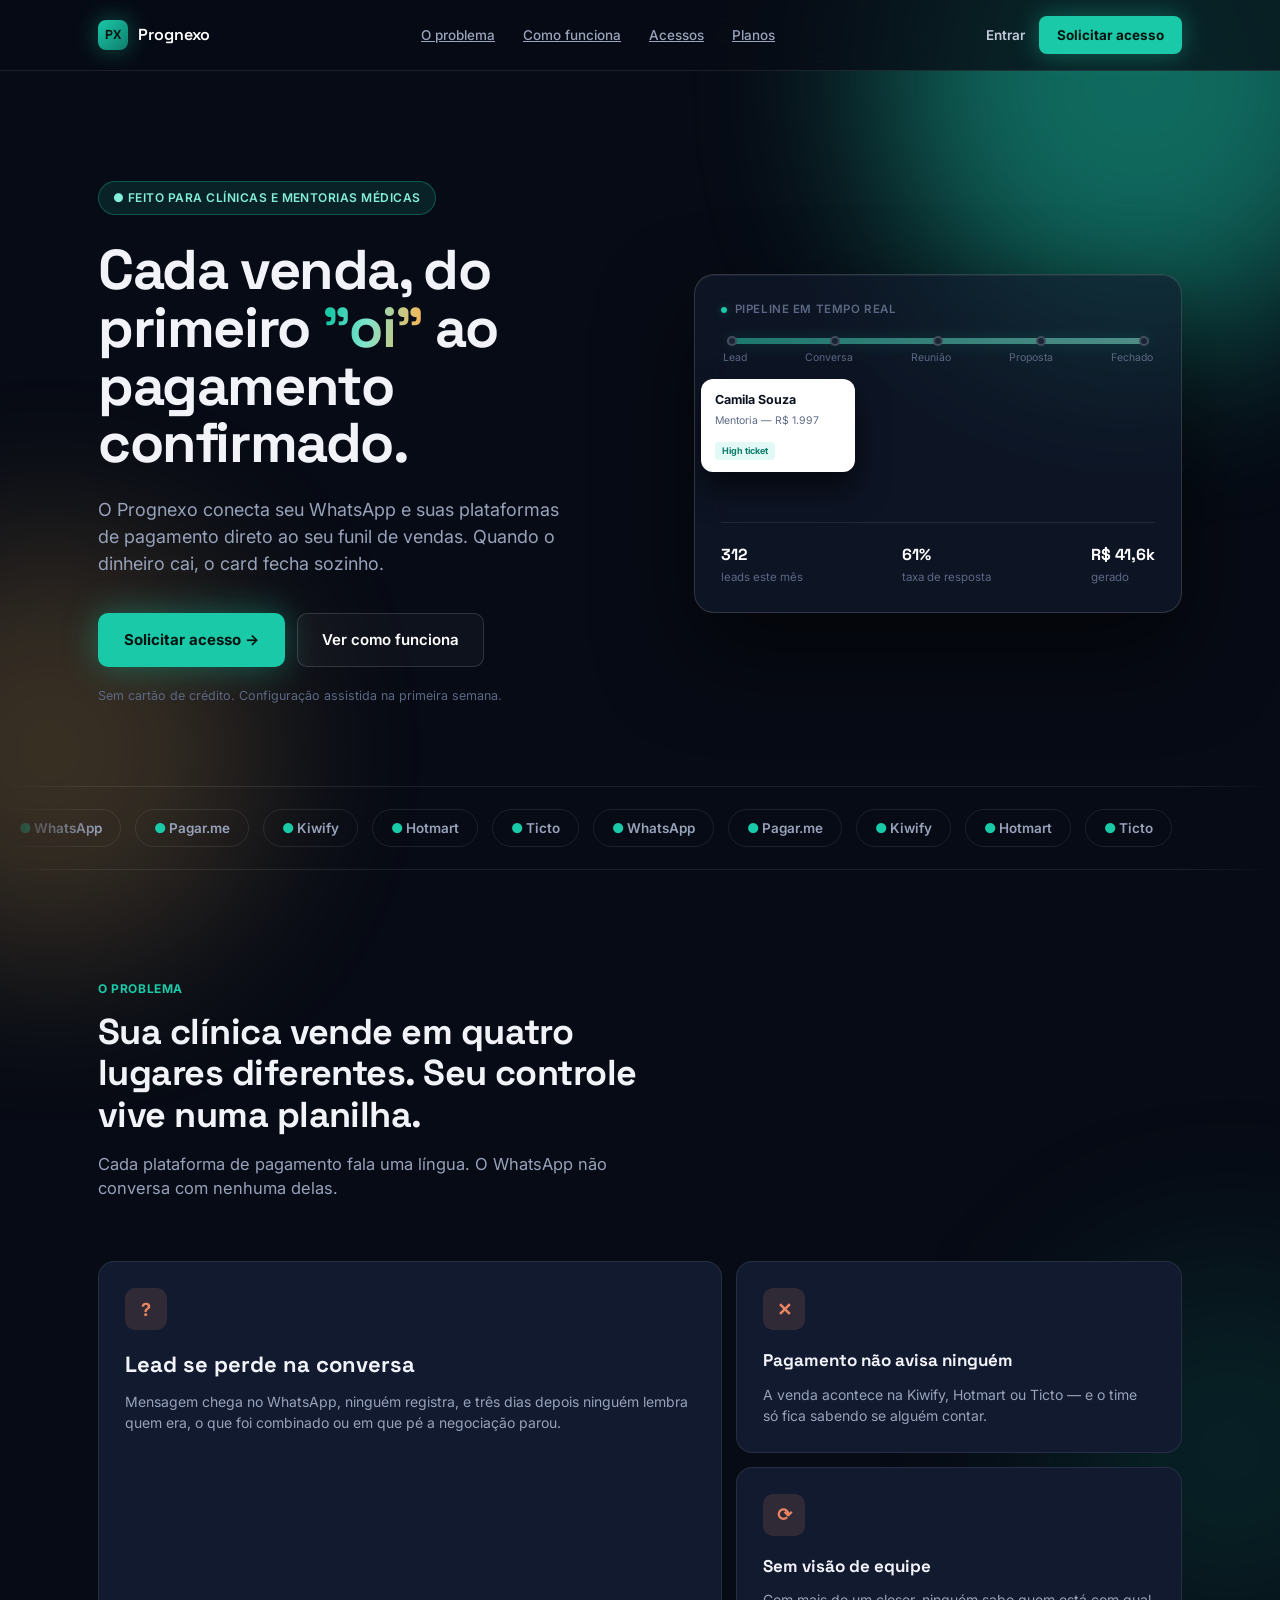
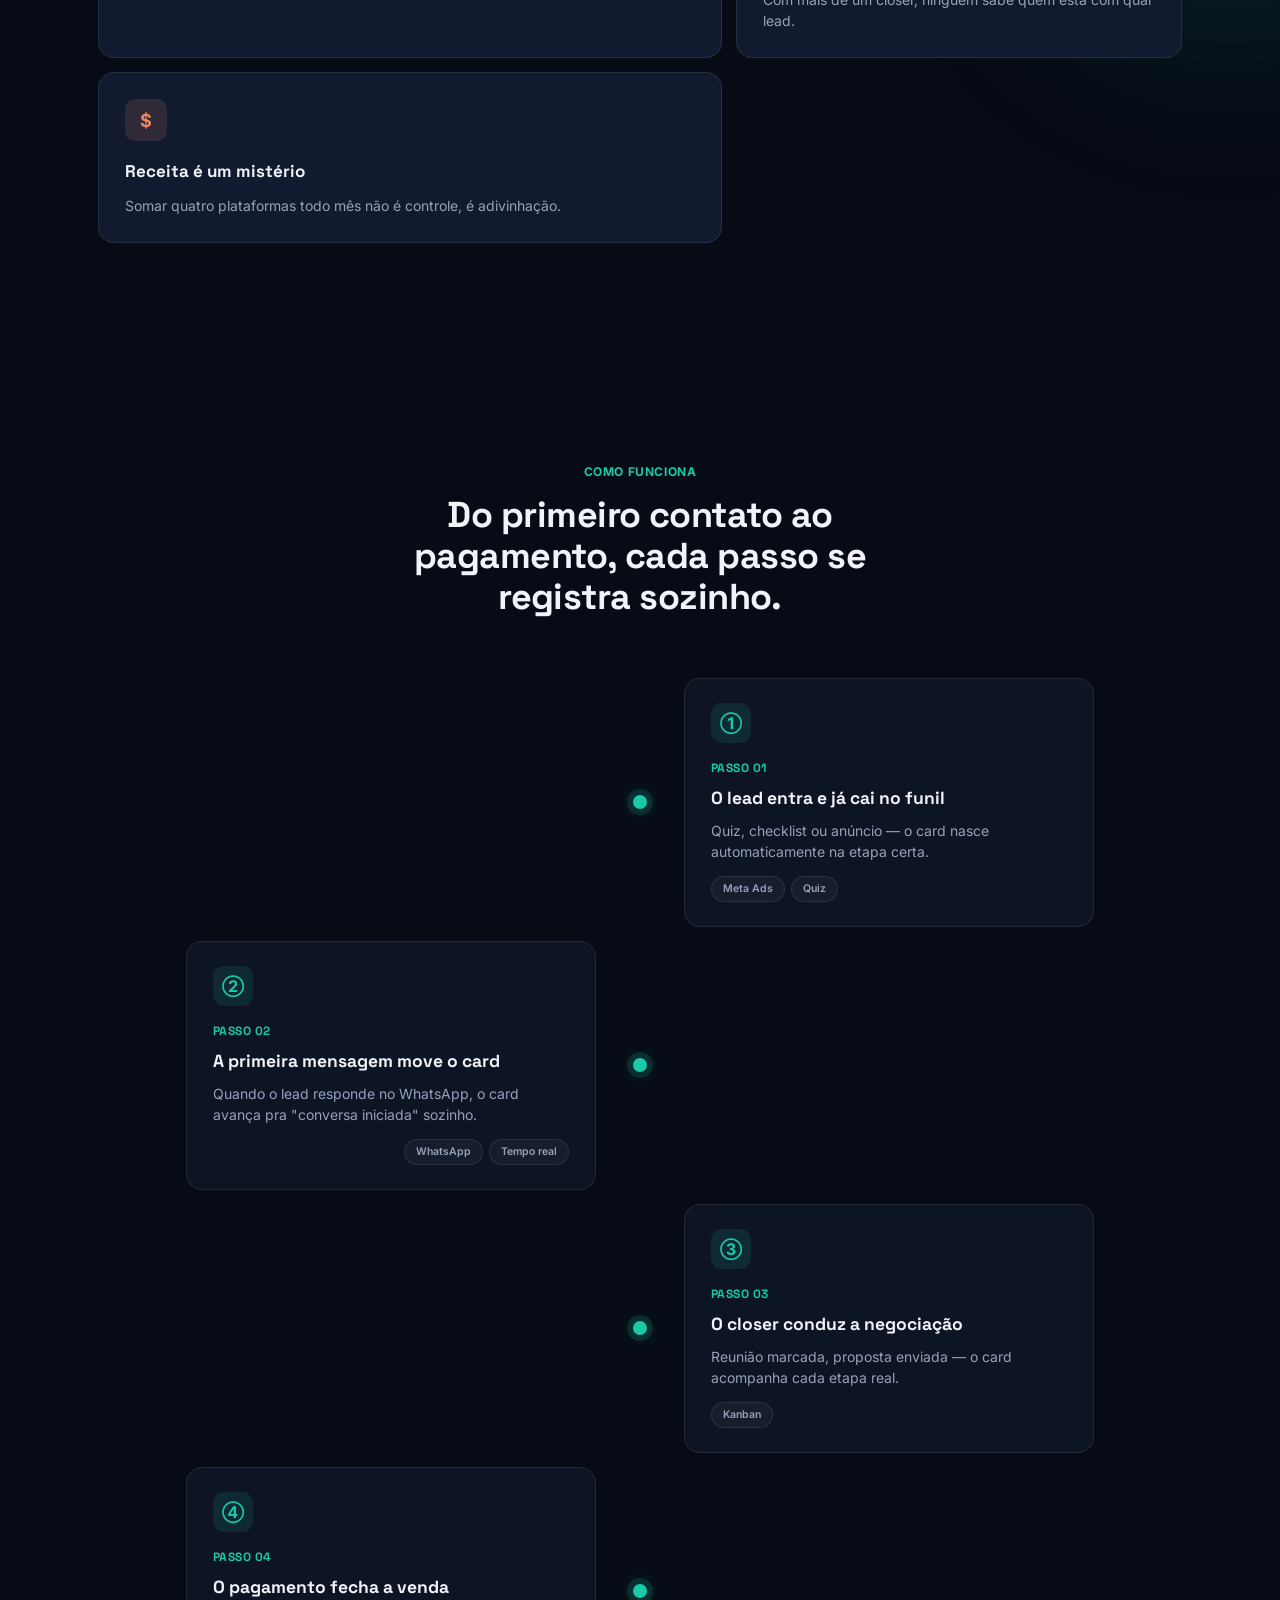
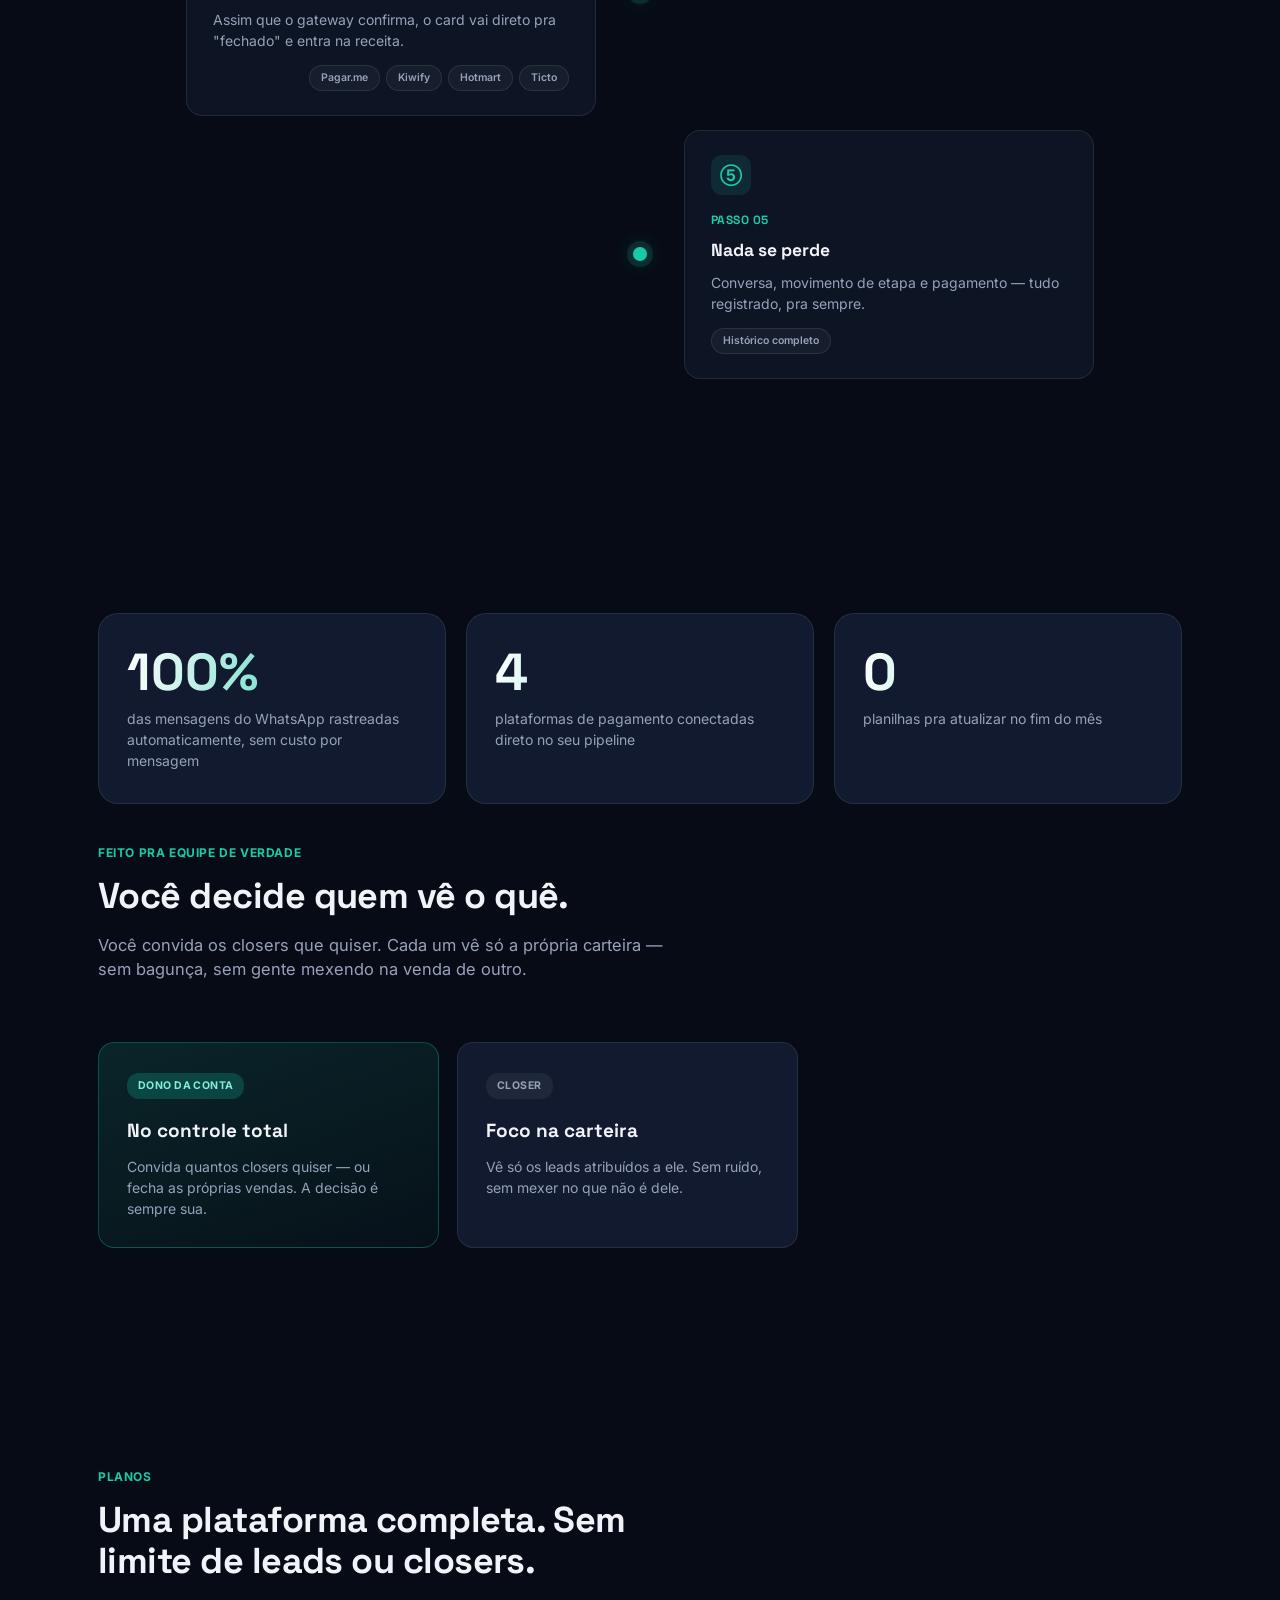
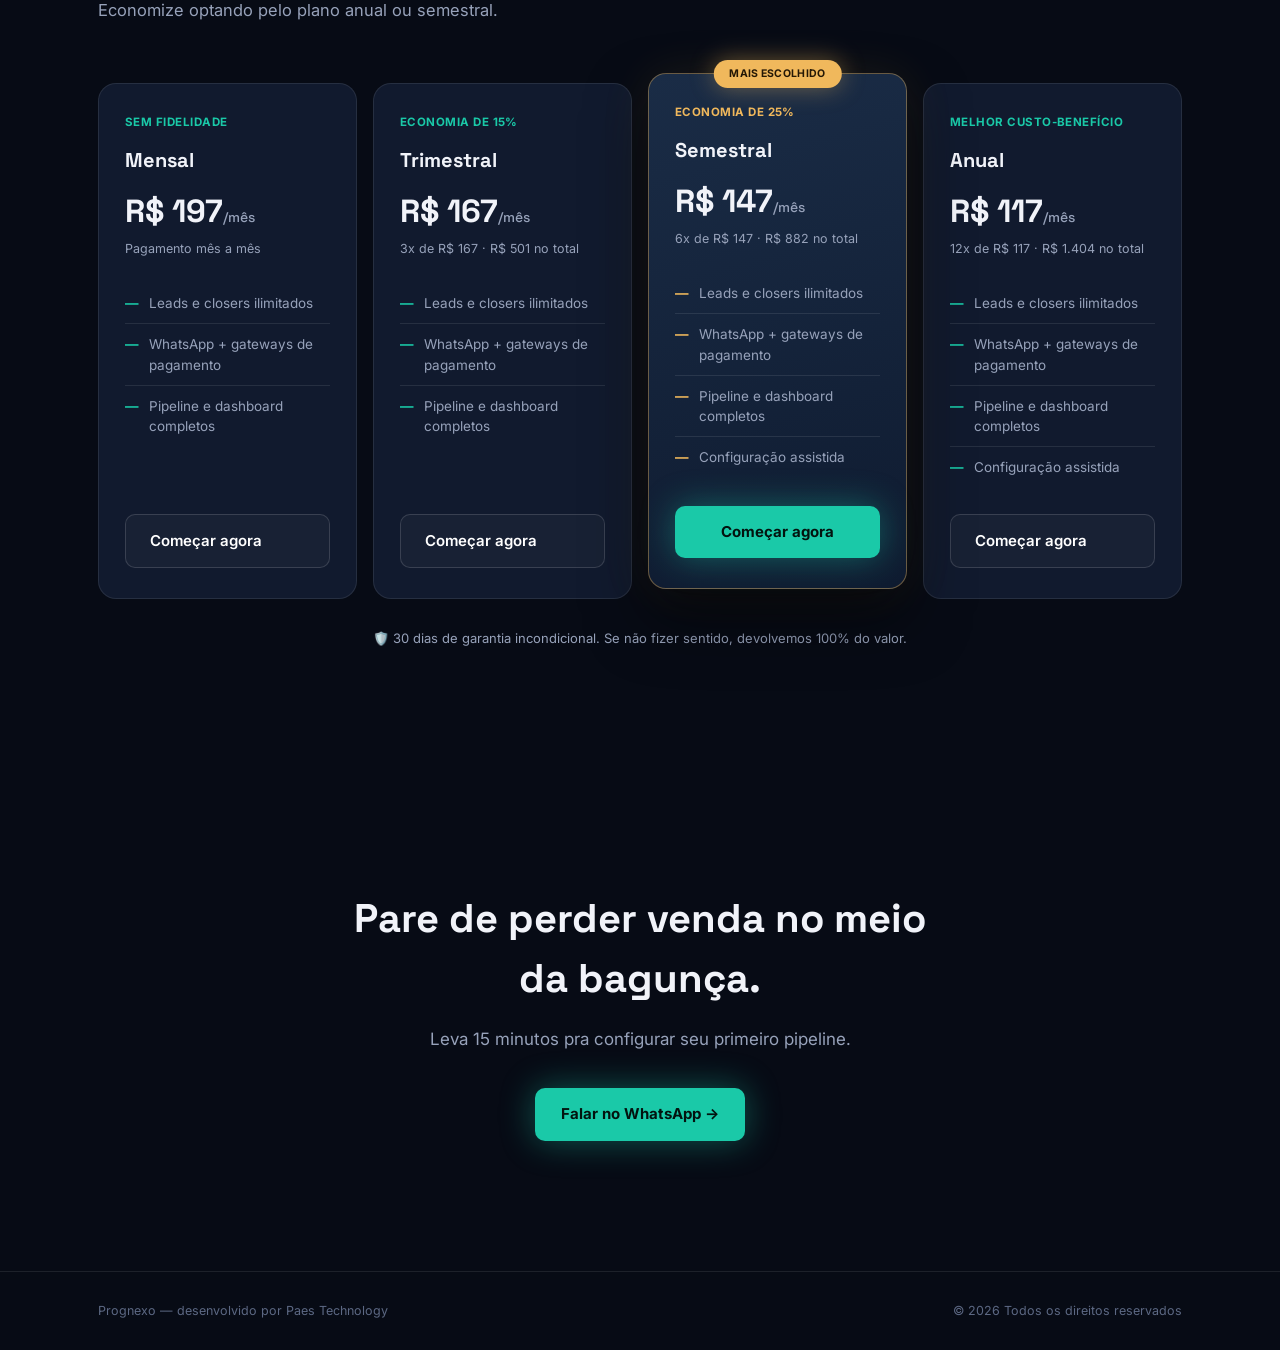
==== index.html @ 7b59b116 "fix: links do app apontando pro dominio proprio (app.prognexo.com.br)" ====
<!DOCTYPE html>
<html lang="pt-BR">
<head>
<meta charset="UTF-8">
<meta name="viewport" content="width=device-width, initial-scale=1.0">
<title>Prognexo — O CRM que acompanha cada venda até o pagamento cair</title>
<link rel="preconnect" href="https://fonts.googleapis.com">
<link href="https://fonts.googleapis.com/css2?family=Space+Grotesk:wght@500;600;700&family=Inter:wght@400;500;600;700&display=swap" rel="stylesheet">
<style>
  :root{
    --bg:#070b15; --card:#111a2e; --card-glass:rgba(19,28,48,.6); --line:rgba(255,255,255,.09); --line-2:rgba(255,255,255,.14);
    --text:#f1f3f9; --mute:#97a2ba; --mute-2:#5c6883;
    --teal:#1ac9a8; --teal-dim:#0f7d6c; --teal-glow:rgba(26,201,168,.4); --teal-soft:rgba(26,201,168,.12);
    --amber:#f0b85c; --amber-glow:rgba(240,184,92,.4); --amber-soft:rgba(240,184,92,.12);
    --coral:#ea8562; --coral-soft:rgba(234,133,98,.14);
    --radius:16px;
  }
  *{box-sizing:border-box; margin:0; padding:0;}
  html{scroll-behavior:smooth;}
  body{font-family:'Inter',sans-serif; background:var(--bg); color:var(--text); line-height:1.5; -webkit-font-smoothing:antialiased; position:relative; overflow-x:hidden;}
  h1,h2,h3,.display{font-family:'Space Grotesk',sans-serif;}
  a{color:inherit;}
  img,svg{display:block;}
  .wrap{max-width:1140px; margin:0 auto; padding:0 28px; position:relative;}
  @media(max-width:640px){.wrap{padding:0 20px;}}

  /* Ambient floating orbs */
  .orb{position:fixed; border-radius:50%; filter:blur(90px); pointer-events:none; z-index:0; opacity:.5;}
  .orb-1{width:520px; height:520px; background:var(--teal); top:-180px; right:-120px; animation:float1 22s ease-in-out infinite;}
  .orb-2{width:420px; height:420px; background:var(--amber); top:60vh; left:-160px; opacity:.22; animation:float2 26s ease-in-out infinite;}
  .orb-3{width:380px; height:380px; background:var(--teal-dim); top:140vh; right:-140px; opacity:.2; animation:float1 30s ease-in-out infinite reverse;}
  @keyframes float1{0%,100%{transform:translate(0,0);} 50%{transform:translate(-40px,50px);}}
  @keyframes float2{0%,100%{transform:translate(0,0);} 50%{transform:translate(50px,-40px);}}
  @media(prefers-reduced-motion: reduce){.orb{animation:none;}}
  @media(max-width:640px){.orb{filter:blur(60px);} .orb-1{width:320px; height:320px;} .orb-2{width:260px; height:260px;} .orb-3{width:240px; height:240px;}}

  nav, header, section, footer{position:relative; z-index:1;}

  /* NAV */
  nav{position:sticky; top:0; z-index:40; background:rgba(7,11,21,.75); backdrop-filter:blur(16px); border-bottom:1px solid var(--line);}
  .nav-inner{display:flex; align-items:center; justify-content:space-between; padding:16px 28px; max-width:1140px; margin:0 auto;}
  .nav-logo{display:flex; align-items:center; gap:10px; color:#fff; font-family:'Space Grotesk'; font-weight:600; font-size:16px;}
  .nav-mark{width:30px; height:30px; border-radius:8px; background:linear-gradient(135deg,var(--teal),var(--teal-dim)); display:flex; align-items:center; justify-content:center; font-size:13px; font-weight:700; color:#03130f; box-shadow:0 0 24px var(--teal-glow);}
  .nav-links{display:flex; gap:28px; font-size:13.5px; color:#9aa5bc; font-weight:500;}
  .nav-links a{transition:.15s;}
  .nav-links a:hover{color:#fff;}
  .nav-right{display:flex; align-items:center; gap:14px;}
  .nav-login{font-size:13.5px; font-weight:600; color:#c3cadb; text-decoration:none; white-space:nowrap;}
  .nav-login:hover{color:#fff;}
  .nav-cta{background:var(--teal); color:#03130f; padding:9px 18px; border-radius:8px; font-size:13.5px; font-weight:700; text-decoration:none; white-space:nowrap; box-shadow:0 0 26px var(--teal-glow); transition:.15s;}
  .nav-cta:hover{transform:translateY(-1px); box-shadow:0 4px 34px var(--teal-glow);}
  @media(max-width:760px){.nav-links{display:none;} .nav-inner{padding:14px 20px;} .nav-cta{padding:8px 14px; font-size:12.5px;} .nav-login{font-size:12.5px;}}

  /* HERO */
  .hero{padding:110px 0 0;}
  @media(max-width:640px){.hero{padding:70px 0 0;}}
  .hero-inner{display:grid; grid-template-columns:1.05fr .95fr; gap:56px; align-items:center; padding-bottom:80px;}
  @media(max-width:960px){.hero-inner{grid-template-columns:1fr; padding-bottom:50px; gap:44px;}}
  .eyebrow{display:inline-flex; align-items:center; gap:8px; font-size:12px; font-weight:600; letter-spacing:.04em; text-transform:uppercase; color:#84eeda; background:var(--teal-soft); border:1px solid rgba(26,201,168,.32); padding:7px 14px; border-radius:20px; margin-bottom:26px;}
  .hero h1{font-size:56px; line-height:1.03; font-weight:700; letter-spacing:-.025em; margin-bottom:24px;}
  .hero h1 .grad{background:linear-gradient(100deg,var(--teal) 10%,#7fe4cd 45%,var(--amber) 90%); -webkit-background-clip:text; background-clip:text; color:transparent;}
  @media(max-width:640px){.hero h1{font-size:32px; letter-spacing:-.02em;}}
  @media(max-width:380px){.hero h1{font-size:27px;}}
  .hero p.lead{font-size:18px; color:var(--mute); max-width:480px; margin-bottom:36px;}
  .hero-ctas{display:flex; gap:12px; flex-wrap:wrap;}
  .btn-primary{background:var(--teal); color:#03130f; padding:15px 26px; border-radius:10px; font-weight:700; font-size:15px; text-decoration:none; display:inline-flex; align-items:center; gap:8px; transition:.18s; box-shadow:0 0 34px var(--teal-glow);}
  .btn-primary:hover{transform:translateY(-2px); box-shadow:0 8px 44px var(--teal-glow);}
  .btn-ghost{background:rgba(255,255,255,.03); color:#fff; padding:15px 24px; border-radius:10px; font-weight:600; font-size:15px; text-decoration:none; border:1px solid var(--line-2); transition:.18s;}
  .btn-ghost:hover{border-color:rgba(255,255,255,.4); background:rgba(255,255,255,.06);}
  .hero-note{margin-top:20px; font-size:12.5px; color:var(--mute-2);}

  /* SIGNATURE: glass pipeline rail */
  .rail-card{background:var(--card-glass); backdrop-filter:blur(20px); border:1px solid var(--line-2); border-radius:20px; padding:26px; position:relative; overflow:hidden; box-shadow:0 40px 90px rgba(0,0,0,.55), inset 0 1px 0 rgba(255,255,255,.06);}
  @media(max-width:420px){.rail-card{padding:20px;}}
  .rail-title{display:flex; align-items:center; gap:8px; font-size:11.5px; text-transform:uppercase; letter-spacing:.05em; color:var(--mute-2); font-weight:600; margin-bottom:20px;}
  .rail-dot{width:6px; height:6px; border-radius:50%; background:var(--teal); box-shadow:0 0 10px var(--teal-glow); animation:pulse 2s ease-in-out infinite;}
  @keyframes pulse{0%,100%{opacity:1;} 50%{opacity:.3;}}
  .rail-track{position:relative; height:6px; background:rgba(255,255,255,.08); border-radius:4px; margin:0 6px 26px;}
  .rail-track::before{content:''; position:absolute; left:0; top:0; height:100%; width:100%; background:linear-gradient(90deg,var(--teal),#7fe4cd); border-radius:4px; opacity:.5; box-shadow:0 0 14px var(--teal-glow);}
  .rail-stops{display:flex; justify-content:space-between; position:absolute; inset:0; align-items:center;}
  .rail-stop{width:10px; height:10px; border-radius:50%; background:#1a2437; border:2px solid rgba(255,255,255,.18);}
  .rail-labels{display:flex; justify-content:space-between; font-size:10.5px; color:var(--mute-2); margin:-20px 0 26px; padding:0 2px;}
  .rail-labels span:nth-child(1){text-align:left;} .rail-labels span:nth-child(5){text-align:right;}
  .rail-card-mover{position:absolute; top:104px; left:6px; width:154px; background:#fff; border-radius:12px; padding:12px 14px; box-shadow:0 16px 32px rgba(0,0,0,.6); animation:travel 7s ease-in-out infinite;}
  .rail-card-mover .name{font-size:12.5px; font-weight:700; color:#0b1220; margin-bottom:3px;}
  .rail-card-mover .prod{font-size:10.5px; color:#5f6b85; margin-bottom:8px;}
  .rail-card-mover .tag{display:inline-block; font-size:9px; font-weight:700; padding:2px 7px; border-radius:4px; background:var(--teal-soft); color:var(--teal-dim);}
  @keyframes travel{
    0%{ left:6px; } 22%{ left:6px; }
    28%{ left:calc(25% - 70px); } 47%{ left:calc(25% - 70px); }
    53%{ left:calc(50% - 70px); } 72%{ left:calc(50% - 70px); }
    78%{ left:calc(75% - 70px); } 97%{ left:calc(75% - 70px); }
    100%{ left:calc(75% - 70px); }
  }
  .rail-ping{position:absolute; top:96px; right:16px; background:var(--teal); color:#03130f; font-size:11px; font-weight:700; padding:7px 13px; border-radius:20px; opacity:0; animation:ping 7s ease-in-out infinite; box-shadow:0 0 24px var(--teal-glow);}
  @keyframes ping{
    0%,74%{opacity:0; transform:translateY(6px) scale(.9);}
    80%,94%{opacity:1; transform:translateY(0) scale(1);}
    100%{opacity:0; transform:translateY(-4px) scale(.9);}
  }
  @media(prefers-reduced-motion: reduce){
    .rail-card-mover{animation:none; left:calc(75% - 70px);}
    .rail-ping{animation:none; opacity:1;}
    .rail-dot{animation:none;}
  }
  @media(max-width:480px){
    /* Em telas estreitas o card animado colide com este selo — some com ele
       em vez de tentar recalcular posições absolutas pra cada largura. */
    .rail-ping{display:none;}
  }
  .rail-foot{margin-top:156px; padding-top:20px; border-top:1px solid var(--line); display:flex; justify-content:space-between; font-size:11.5px; color:var(--mute-2);}
  .rail-foot b{color:#fff; font-family:'Space Grotesk'; font-size:16px; display:block; margin-bottom:2px;}

  /* MARQUEE integrations */
  .marquee-wrap{border-top:1px solid var(--line); border-bottom:1px solid var(--line); padding:22px 0; overflow:hidden; -webkit-mask-image:linear-gradient(90deg,transparent,#000 8%,#000 92%,transparent); mask-image:linear-gradient(90deg,transparent,#000 8%,#000 92%,transparent);}
  .marquee-track{display:flex; gap:14px; width:max-content; animation:scroll 26s linear infinite;}
  @keyframes scroll{from{transform:translateX(0);} to{transform:translateX(-50%);}}
  @media(prefers-reduced-motion: reduce){.marquee-track{animation:none;}}
  .integ-chip{font-size:13.5px; color:var(--mute); font-weight:600; padding:8px 18px; border:1px solid var(--line); border-radius:20px; white-space:nowrap;}
  .integ-chip b{color:var(--teal);}

  /* SECTIONS */
  section{padding:110px 0;}
  @media(max-width:640px){section{padding:70px 0;}}
  .section-head{max-width:580px; margin-bottom:60px;}
  .section-eyebrow{font-size:12px; font-weight:700; letter-spacing:.05em; text-transform:uppercase; color:var(--teal); margin-bottom:14px;}
  .section-head h2{font-size:36px; line-height:1.14; letter-spacing:-.015em; margin-bottom:16px;}
  @media(max-width:640px){.section-head h2{font-size:27px;}}
  .section-head p{color:var(--mute); font-size:16.5px;}

  /* BIG STATS */
  .stats-row{display:grid; grid-template-columns:repeat(3,1fr); gap:20px; margin-bottom:40px;}
  @media(max-width:760px){.stats-row{grid-template-columns:1fr;}}
  .stat-card{background:var(--card); border:1px solid var(--line); border-radius:20px; padding:32px 28px;}
  .stat-num{font-family:'Space Grotesk'; font-size:52px; font-weight:700; line-height:1; margin-bottom:10px; background:linear-gradient(100deg,#fff,var(--teal) 90%); -webkit-background-clip:text; background-clip:text; color:transparent;}
  .stat-label{font-size:14px; color:var(--mute);}

  /* PROBLEM — bento */
  .problem-bento{display:grid; grid-template-columns:1.4fr 1fr; grid-template-rows:auto auto; gap:14px;}
  @media(max-width:820px){.problem-bento{grid-template-columns:1fr;}}
  .problem-card{background:var(--card); border:1px solid var(--line); border-radius:var(--radius); padding:26px; transition:.2s;}
  .problem-card:hover{border-color:var(--line-2); transform:translateY(-3px);}
  .problem-card.big{grid-row:span 2; display:flex; flex-direction:column; justify-content:space-between;}
  .problem-card .icon{width:42px; height:42px; border-radius:10px; background:var(--coral-soft); color:var(--coral); display:flex; align-items:center; justify-content:center; margin-bottom:18px; font-size:18px; font-weight:700;}
  .problem-card h3{font-size:17px; margin-bottom:10px;}
  .problem-card.big h3{font-size:22px;}
  .problem-card p{font-size:14px; color:var(--mute);}

  /* HOW IT WORKS — zigzag drawn path */
  .flow{position:relative; max-width:940px; margin:0 auto;}
  .flow-path{position:absolute; left:50%; top:0; width:2px; height:100%; transform:translateX(-50%); z-index:0;}
  .flow-path svg{width:100%; height:100%; overflow:visible;}
  .flow-step{position:relative; z-index:1; display:grid; grid-template-columns:1fr 1fr; align-items:center; margin-bottom:14px;}
  .flow-step .flow-card{background:var(--card-glass); backdrop-filter:blur(14px); border:1px solid var(--line); border-radius:16px; padding:24px 26px; max-width:410px; transition:.2s;}
  .flow-step .flow-card:hover{border-color:rgba(26,201,168,.4); box-shadow:0 20px 50px rgba(0,0,0,.35);}
  .flow-step:nth-child(odd) .flow-card{grid-column:1; justify-self:end; margin-right:44px;}
  .flow-step:nth-child(even) .flow-card{grid-column:2; justify-self:start; margin-left:44px;}
  .flow-node{position:absolute; left:50%; top:50%; transform:translate(-50%,-50%); width:14px; height:14px; border-radius:50%; background:var(--teal); box-shadow:0 0 0 6px rgba(26,201,168,.15), 0 0 22px var(--teal-glow); z-index:2;}
  .flow-icon{width:40px; height:40px; border-radius:11px; background:var(--teal-soft); color:var(--teal); display:flex; align-items:center; justify-content:center; margin-bottom:16px; font-size:16px; font-weight:700;}
  .flow-num{font-family:'Space Grotesk'; font-size:12px; font-weight:700; color:var(--teal); margin-bottom:8px; letter-spacing:.04em;}
  .flow-card h3{font-size:17.5px; margin-bottom:9px;}
  .flow-card p{font-size:14px; color:var(--mute); margin-bottom:14px;}
  .flow-tags{display:flex; gap:6px; flex-wrap:wrap;}
  .flow-step:nth-child(odd) .flow-tags{justify-content:flex-end;}
  .flow-tag{font-size:10.5px; font-weight:600; padding:4px 11px; border-radius:14px; background:rgba(255,255,255,.04); color:var(--mute); border:1px solid var(--line);}
  @media(max-width:760px){
    .flow-path{left:22px; transform:none;}
    .flow-step{grid-template-columns:1fr; margin-bottom:26px;}
    .flow-step:nth-child(odd) .flow-card, .flow-step:nth-child(even) .flow-card{grid-column:1; justify-self:start; margin-left:56px; margin-right:0; max-width:100%;}
    .flow-step:nth-child(odd) .flow-tags{justify-content:flex-start;}
    .flow-node{left:22px;}
  }

  /* ROLES */
  .roles-grid{display:grid; grid-template-columns:repeat(2,1fr); gap:18px; max-width:700px;}
  @media(max-width:620px){.roles-grid{grid-template-columns:1fr;}}
  .role-card{border-radius:var(--radius); padding:28px; position:relative; border:1px solid var(--line); transition:.2s;}
  .role-card:hover{transform:translateY(-3px);}
  .role-card.doctor{background:linear-gradient(160deg,rgba(26,201,168,.14),rgba(26,201,168,.03)); border-color:rgba(26,201,168,.3);}
  .role-card.closer{background:var(--card);}
  .role-badge{display:inline-block; font-size:10.5px; font-weight:700; text-transform:uppercase; letter-spacing:.04em; padding:5px 11px; border-radius:12px; margin-bottom:18px;}
  .role-card.doctor .role-badge{background:rgba(26,201,168,.22); color:#84eeda;}
  .role-card.closer .role-badge{background:rgba(255,255,255,.06); color:var(--mute);}
  .role-card h3{font-size:19px; margin-bottom:11px;}
  .role-card p{font-size:14px; color:var(--mute);}

  /* PRICING */
  .pricing-grid{display:grid; grid-template-columns:repeat(4,1fr); gap:16px;}
  @media(max-width:960px){.pricing-grid{grid-template-columns:1fr 1fr;}}
  @media(max-width:600px){.pricing-grid{grid-template-columns:1fr;}}
  .price-card{background:var(--card); border:1px solid var(--line); border-radius:18px; padding:30px 26px; display:flex; flex-direction:column; transition:.2s;}
  .price-card:hover{border-color:var(--line-2); transform:translateY(-3px);}
  .price-card.highlight{background:linear-gradient(165deg,#1a2c46,#0f1b30); border-color:rgba(240,184,92,.4); transform:translateY(-10px); box-shadow:0 30px 60px rgba(0,0,0,.5), 0 0 50px rgba(240,184,92,.1);}
  .price-card.highlight:hover{transform:translateY(-13px);}
  @media(max-width:960px){.price-card.highlight{transform:none;} .price-card.highlight:hover{transform:translateY(-3px);}}
  .plan-ribbon{position:absolute; top:-14px; left:50%; transform:translateX(-50%); background:var(--amber); color:#241705; font-size:10.5px; font-weight:700; text-transform:uppercase; letter-spacing:.03em; padding:6px 16px; border-radius:20px; white-space:nowrap; box-shadow:0 0 24px var(--amber-glow);}
  .price-tag{font-size:11.5px; font-weight:700; text-transform:uppercase; letter-spacing:.04em; color:var(--teal); margin-bottom:14px;}
  .price-card.highlight .price-tag{color:var(--amber);}
  .price-card h3{font-size:20px; margin-bottom:12px;}
  .plan-price{font-family:'Space Grotesk'; font-size:32px; font-weight:700; margin-bottom:5px;}
  .plan-price span{font-size:14px; font-weight:500; color:var(--mute);}
  .plan-sub{font-size:12.5px; color:var(--mute); margin-bottom:24px;}
  .price-list{list-style:none; margin-bottom:26px; flex:1;}
  .price-list li{font-size:13.5px; padding:10px 0; border-top:1px solid var(--line); display:flex; gap:10px; color:var(--mute);}
  .price-list li:first-child{border-top:none;}
  .price-list li::before{content:'—'; color:var(--teal); font-weight:700; flex-shrink:0;}
  .price-card.highlight .price-list li::before{color:var(--amber);}

  /* CTA FOOTER */
  .cta-section{text-align:center; padding:130px 0; position:relative;}
  .cta-section h2{font-size:40px; margin-bottom:18px; max-width:600px; margin-inline:auto;}
  @media(max-width:640px){.cta-section h2{font-size:28px;}}
  .cta-section p{color:var(--mute); margin-bottom:36px; font-size:17px;}
  footer{border-top:1px solid var(--line); padding:30px 0; color:var(--mute-2); font-size:12.5px; display:flex; justify-content:space-between; flex-wrap:wrap; gap:10px;}
</style>
</head>
<body>

<div class="orb orb-1"></div>
<div class="orb orb-2"></div>
<div class="orb orb-3"></div>

<nav>
  <div class="nav-inner">
    <div class="nav-logo"><div class="nav-mark">PX</div>Prognexo</div>
    <div class="nav-links">
      <a href="#problema">O problema</a>
      <a href="#como-funciona">Como funciona</a>
      <a href="#acessos">Acessos</a>
      <a href="#planos">Planos</a>
    </div>
    <div class="nav-right">
      <a href="https://app.prognexo.com.br/#/login" class="nav-login">Entrar</a>
      <a href="#cta" class="nav-cta">Solicitar acesso</a>
    </div>
  </div>
</nav>

<header class="hero">
  <div class="wrap hero-inner">
    <div>
      <div class="eyebrow">● Feito para clínicas e mentorias médicas</div>
      <h1>Cada venda, do primeiro <span class="grad">"oi"</span> ao pagamento confirmado.</h1>
      <p class="lead">O Prognexo conecta seu WhatsApp e suas plataformas de pagamento direto ao seu funil de vendas. Quando o dinheiro cai, o card fecha sozinho.</p>
      <div class="hero-ctas">
        <a href="#cta" class="btn-primary">Solicitar acesso →</a>
        <a href="#como-funciona" class="btn-ghost">Ver como funciona</a>
      </div>
      <p class="hero-note">Sem cartão de crédito. Configuração assistida na primeira semana.</p>
    </div>

    <div class="rail-card">
      <div class="rail-title"><span class="rail-dot"></span>Pipeline em tempo real</div>
      <div class="rail-track">
        <div class="rail-stops">
          <div class="rail-stop"></div><div class="rail-stop"></div><div class="rail-stop"></div><div class="rail-stop"></div><div class="rail-stop"></div>
        </div>
      </div>
      <div class="rail-labels">
        <span>Lead</span><span>Conversa</span><span>Reunião</span><span>Proposta</span><span>Fechado</span>
      </div>
      <div class="rail-card-mover">
        <div class="name">Camila Souza</div>
        <div class="prod">Mentoria — R$ 1.997</div>
        <span class="tag">High ticket</span>
      </div>
      <div class="rail-ping">✓ R$ 1.997 recebidos</div>
      <div class="rail-foot">
        <div><b>312</b>leads este mês</div>
        <div><b>61%</b>taxa de resposta</div>
        <div><b>R$ 41,6k</b>gerado</div>
      </div>
    </div>
  </div>
</header>

<div class="marquee-wrap">
  <div class="marquee-track">
    <span class="integ-chip"><b>●</b> WhatsApp</span>
    <span class="integ-chip"><b>●</b> Pagar.me</span>
    <span class="integ-chip"><b>●</b> Kiwify</span>
    <span class="integ-chip"><b>●</b> Hotmart</span>
    <span class="integ-chip"><b>●</b> Ticto</span>
    <span class="integ-chip"><b>●</b> WhatsApp</span>
    <span class="integ-chip"><b>●</b> Pagar.me</span>
    <span class="integ-chip"><b>●</b> Kiwify</span>
    <span class="integ-chip"><b>●</b> Hotmart</span>
    <span class="integ-chip"><b>●</b> Ticto</span>
  </div>
</div>

<section id="problema">
  <div class="wrap">
    <div class="section-head">
      <div class="section-eyebrow">O problema</div>
      <h2>Sua clínica vende em quatro lugares diferentes. Seu controle vive numa planilha.</h2>
      <p>Cada plataforma de pagamento fala uma língua. O WhatsApp não conversa com nenhuma delas.</p>
    </div>
    <div class="problem-bento">
      <div class="problem-card big">
        <div>
          <div class="icon">?</div>
          <h3>Lead se perde na conversa</h3>
          <p>Mensagem chega no WhatsApp, ninguém registra, e três dias depois ninguém lembra quem era, o que foi combinado ou em que pé a negociação parou.</p>
        </div>
      </div>
      <div class="problem-card">
        <div class="icon">✕</div>
        <h3>Pagamento não avisa ninguém</h3>
        <p>A venda acontece na Kiwify, Hotmart ou Ticto — e o time só fica sabendo se alguém contar.</p>
      </div>
      <div class="problem-card">
        <div class="icon">⟳</div>
        <h3>Sem visão de equipe</h3>
        <p>Com mais de um closer, ninguém sabe quem está com qual lead.</p>
      </div>
      <div class="problem-card">
        <div class="icon">$</div>
        <h3>Receita é um mistério</h3>
        <p>Somar quatro plataformas todo mês não é controle, é adivinhação.</p>
      </div>
    </div>
  </div>
</section>

<section id="como-funciona">
  <div class="wrap">
    <div class="section-head" style="margin-left:auto; margin-right:auto; text-align:center;">
      <div class="section-eyebrow">Como funciona</div>
      <h2>Do primeiro contato ao pagamento, cada passo se registra sozinho.</h2>
    </div>

    <div class="flow">
      <div class="flow-path">
        <svg viewBox="0 0 4 1300" preserveAspectRatio="none">
          <path d="M2,0 L2,1300" stroke="url(#g)" stroke-width="2" fill="none"/>
          <defs>
            <linearGradient id="g" x1="0" y1="0" x2="0" y2="1">
              <stop offset="0%" stop-color="#1ac9a8" stop-opacity="0.5"/>
              <stop offset="100%" stop-color="#1ac9a8" stop-opacity="0.08"/>
            </linearGradient>
          </defs>
        </svg>
      </div>

      <div class="flow-step">
        <div class="flow-node"></div>
        <div class="flow-card">
          <div class="flow-icon">①</div>
          <div class="flow-num">PASSO 01</div>
          <h3>O lead entra e já cai no funil</h3>
          <p>Quiz, checklist ou anúncio — o card nasce automaticamente na etapa certa.</p>
          <div class="flow-tags"><span class="flow-tag">Meta Ads</span><span class="flow-tag">Quiz</span></div>
        </div>
      </div>

      <div class="flow-step">
        <div class="flow-node"></div>
        <div class="flow-card">
          <div class="flow-icon">②</div>
          <div class="flow-num">PASSO 02</div>
          <h3>A primeira mensagem move o card</h3>
          <p>Quando o lead responde no WhatsApp, o card avança pra "conversa iniciada" sozinho.</p>
          <div class="flow-tags"><span class="flow-tag">WhatsApp</span><span class="flow-tag">Tempo real</span></div>
        </div>
      </div>

      <div class="flow-step">
        <div class="flow-node"></div>
        <div class="flow-card">
          <div class="flow-icon">③</div>
          <div class="flow-num">PASSO 03</div>
          <h3>O closer conduz a negociação</h3>
          <p>Reunião marcada, proposta enviada — o card acompanha cada etapa real.</p>
          <div class="flow-tags"><span class="flow-tag">Kanban</span></div>
        </div>
      </div>

      <div class="flow-step">
        <div class="flow-node"></div>
        <div class="flow-card">
          <div class="flow-icon">④</div>
          <div class="flow-num">PASSO 04</div>
          <h3>O pagamento fecha a venda</h3>
          <p>Assim que o gateway confirma, o card vai direto pra "fechado" e entra na receita.</p>
          <div class="flow-tags"><span class="flow-tag">Pagar.me</span><span class="flow-tag">Kiwify</span><span class="flow-tag">Hotmart</span><span class="flow-tag">Ticto</span></div>
        </div>
      </div>

      <div class="flow-step">
        <div class="flow-node"></div>
        <div class="flow-card">
          <div class="flow-icon">⑤</div>
          <div class="flow-num">PASSO 05</div>
          <h3>Nada se perde</h3>
          <p>Conversa, movimento de etapa e pagamento — tudo registrado, pra sempre.</p>
          <div class="flow-tags"><span class="flow-tag">Histórico completo</span></div>
        </div>
      </div>
    </div>
  </div>
</section>

<section id="acessos">
  <div class="wrap">
    <div class="stats-row">
      <div class="stat-card"><div class="stat-num">100%</div><div class="stat-label">das mensagens do WhatsApp rastreadas automaticamente, sem custo por mensagem</div></div>
      <div class="stat-card"><div class="stat-num">4</div><div class="stat-label">plataformas de pagamento conectadas direto no seu pipeline</div></div>
      <div class="stat-card"><div class="stat-num">0</div><div class="stat-label">planilhas pra atualizar no fim do mês</div></div>
    </div>
    <div class="section-head">
      <div class="section-eyebrow">Feito pra equipe de verdade</div>
      <h2>Você decide quem vê o quê.</h2>
      <p>Você convida os closers que quiser. Cada um vê só a própria carteira — sem bagunça, sem gente mexendo na venda de outro.</p>
    </div>
    <div class="roles-grid">
      <div class="role-card doctor">
        <span class="role-badge">Dono da conta</span>
        <h3>No controle total</h3>
        <p>Convida quantos closers quiser — ou fecha as próprias vendas. A decisão é sempre sua.</p>
      </div>
      <div class="role-card closer">
        <span class="role-badge">Closer</span>
        <h3>Foco na carteira</h3>
        <p>Vê só os leads atribuídos a ele. Sem ruído, sem mexer no que não é dele.</p>
      </div>
    </div>
  </div>
</section>

<section id="planos">
  <div class="wrap">
    <div class="section-head">
      <div class="section-eyebrow">Planos</div>
      <h2>Uma plataforma completa. Sem limite de leads ou closers.</h2>
      <p>Economize optando pelo plano anual ou semestral.</p>
    </div>
    <div class="pricing-grid">
      <div class="price-card">
        <div class="price-tag">Sem fidelidade</div>
        <h3>Mensal</h3>
        <div class="plan-price">R$ 197<span>/mês</span></div>
        <div class="plan-sub">Pagamento mês a mês</div>
        <ul class="price-list">
          <li>Leads e closers ilimitados</li>
          <li>WhatsApp + gateways de pagamento</li>
          <li>Pipeline e dashboard completos</li>
        </ul>
        <a href="https://app.prognexo.com.br/#/meu-plano?modulo=vendas&periodicidade=mensal" class="btn-ghost" style="width:100%; justify-content:center;">Começar agora</a>
      </div>
      <div class="price-card">
        <div class="price-tag">Economia de 15%</div>
        <h3>Trimestral</h3>
        <div class="plan-price">R$ 167<span>/mês</span></div>
        <div class="plan-sub">3x de R$ 167 · R$ 501 no total</div>
        <ul class="price-list">
          <li>Leads e closers ilimitados</li>
          <li>WhatsApp + gateways de pagamento</li>
          <li>Pipeline e dashboard completos</li>
        </ul>
        <a href="https://app.prognexo.com.br/#/meu-plano?modulo=vendas&periodicidade=trimestral" class="btn-ghost" style="width:100%; justify-content:center;">Começar agora</a>
      </div>
      <div class="price-card highlight" style="position:relative;">
        <div class="plan-ribbon">Mais escolhido</div>
        <div class="price-tag">Economia de 25%</div>
        <h3>Semestral</h3>
        <div class="plan-price">R$ 147<span>/mês</span></div>
        <div class="plan-sub">6x de R$ 147 · R$ 882 no total</div>
        <ul class="price-list">
          <li>Leads e closers ilimitados</li>
          <li>WhatsApp + gateways de pagamento</li>
          <li>Pipeline e dashboard completos</li>
          <li>Configuração assistida</li>
        </ul>
        <a href="https://app.prognexo.com.br/#/meu-plano?modulo=vendas&periodicidade=semestral" class="btn-primary" style="width:100%; justify-content:center;">Começar agora</a>
      </div>
      <div class="price-card">
        <div class="price-tag">Melhor custo-benefício</div>
        <h3>Anual</h3>
        <div class="plan-price">R$ 117<span>/mês</span></div>
        <div class="plan-sub">12x de R$ 117 · R$ 1.404 no total</div>
        <ul class="price-list">
          <li>Leads e closers ilimitados</li>
          <li>WhatsApp + gateways de pagamento</li>
          <li>Pipeline e dashboard completos</li>
          <li>Configuração assistida</li>
        </ul>
        <a href="https://app.prognexo.com.br/#/meu-plano?modulo=vendas&periodicidade=anual" class="btn-ghost" style="width:100%; justify-content:center;">Começar agora</a>
      </div>
    </div>
    <p style="text-align:center; margin-top:30px; font-size:13px; color:var(--mute);">🛡️ 30 dias de garantia incondicional. Se não fizer sentido, devolvemos 100% do valor.</p>
  </div>
</section>

<section class="cta-section" id="cta">
  <div class="wrap">
    <h2>Pare de perder venda no meio da bagunça.</h2>
    <p>Leva 15 minutos pra configurar seu primeiro pipeline.</p>
    <a href="https://wa.me/554430472098" class="btn-primary">Falar no WhatsApp →</a>
  </div>
</section>

<footer>
  <div class="wrap" style="display:flex; justify-content:space-between; flex-wrap:wrap; gap:10px; width:100%;">
    <div>Prognexo — desenvolvido por Paes Technology</div>
    <div>© 2026 Todos os direitos reservados</div>
  </div>
</footer>

</body>
</html>
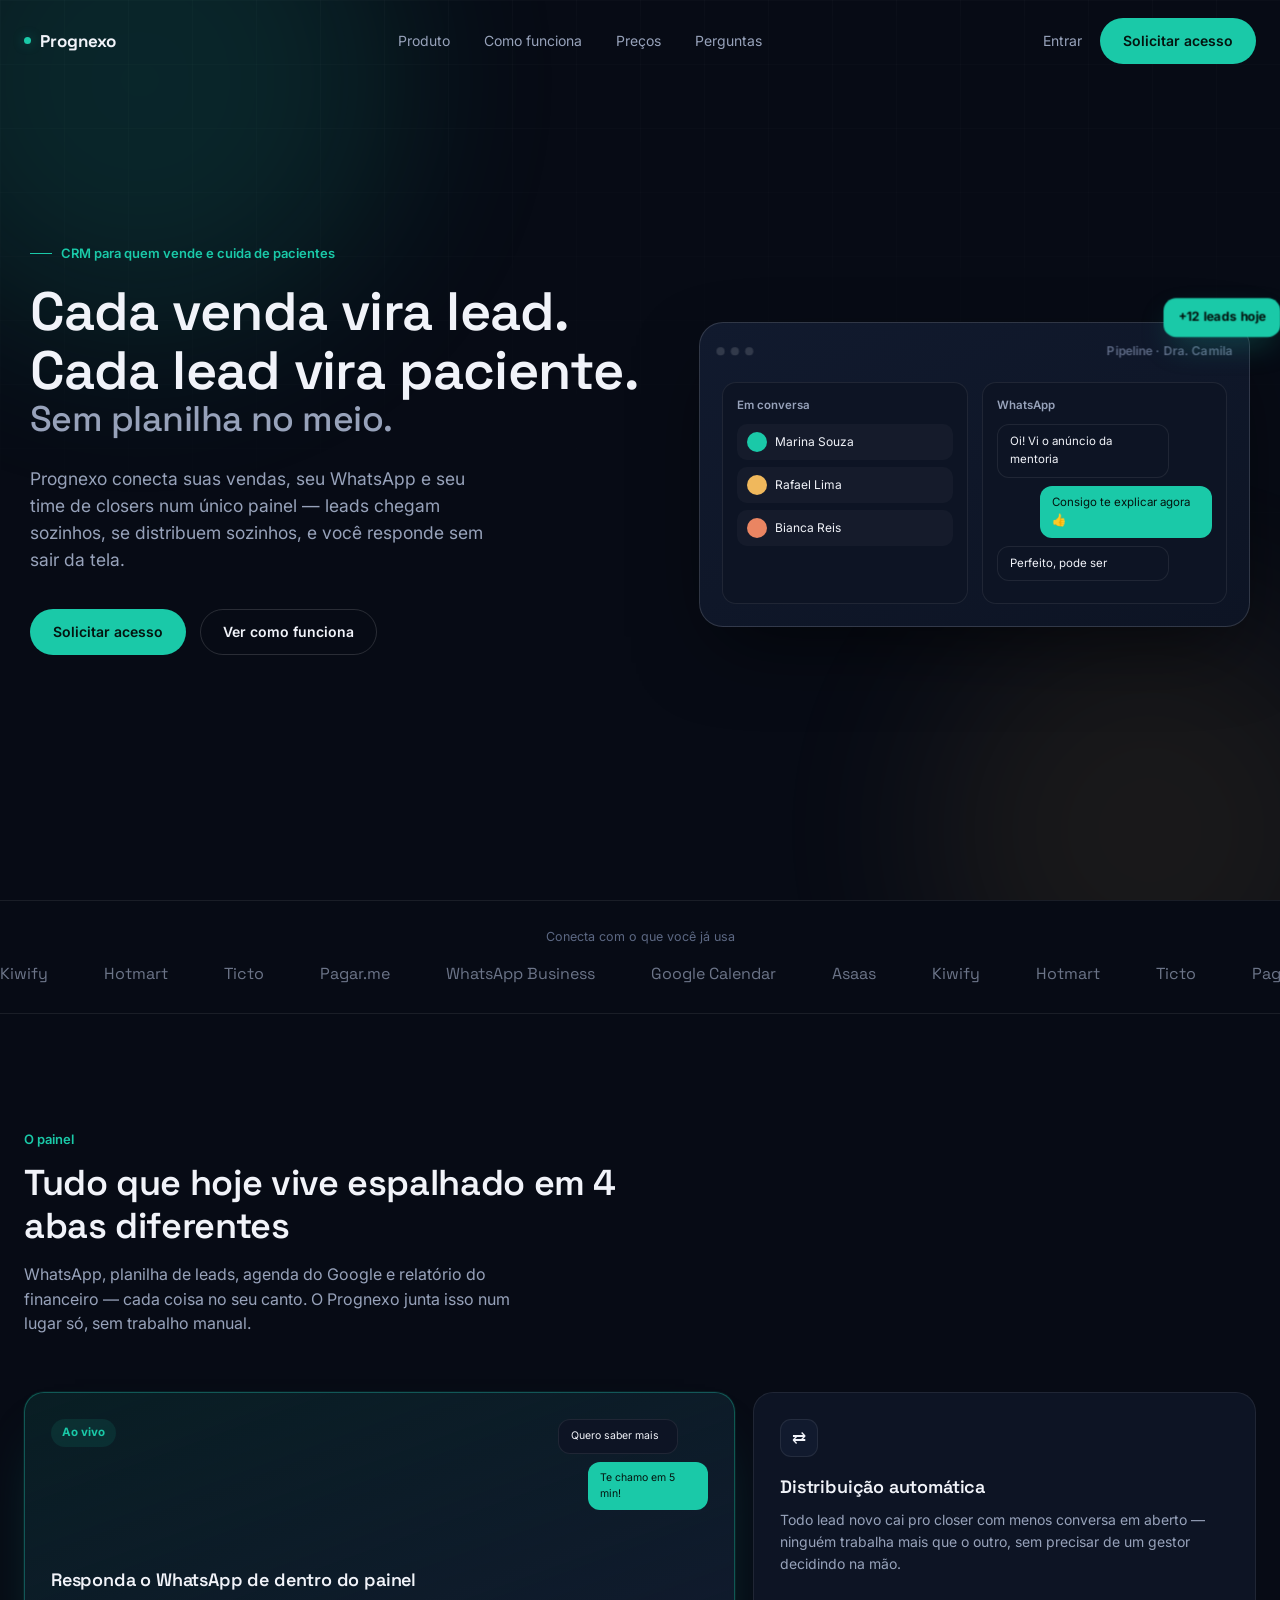
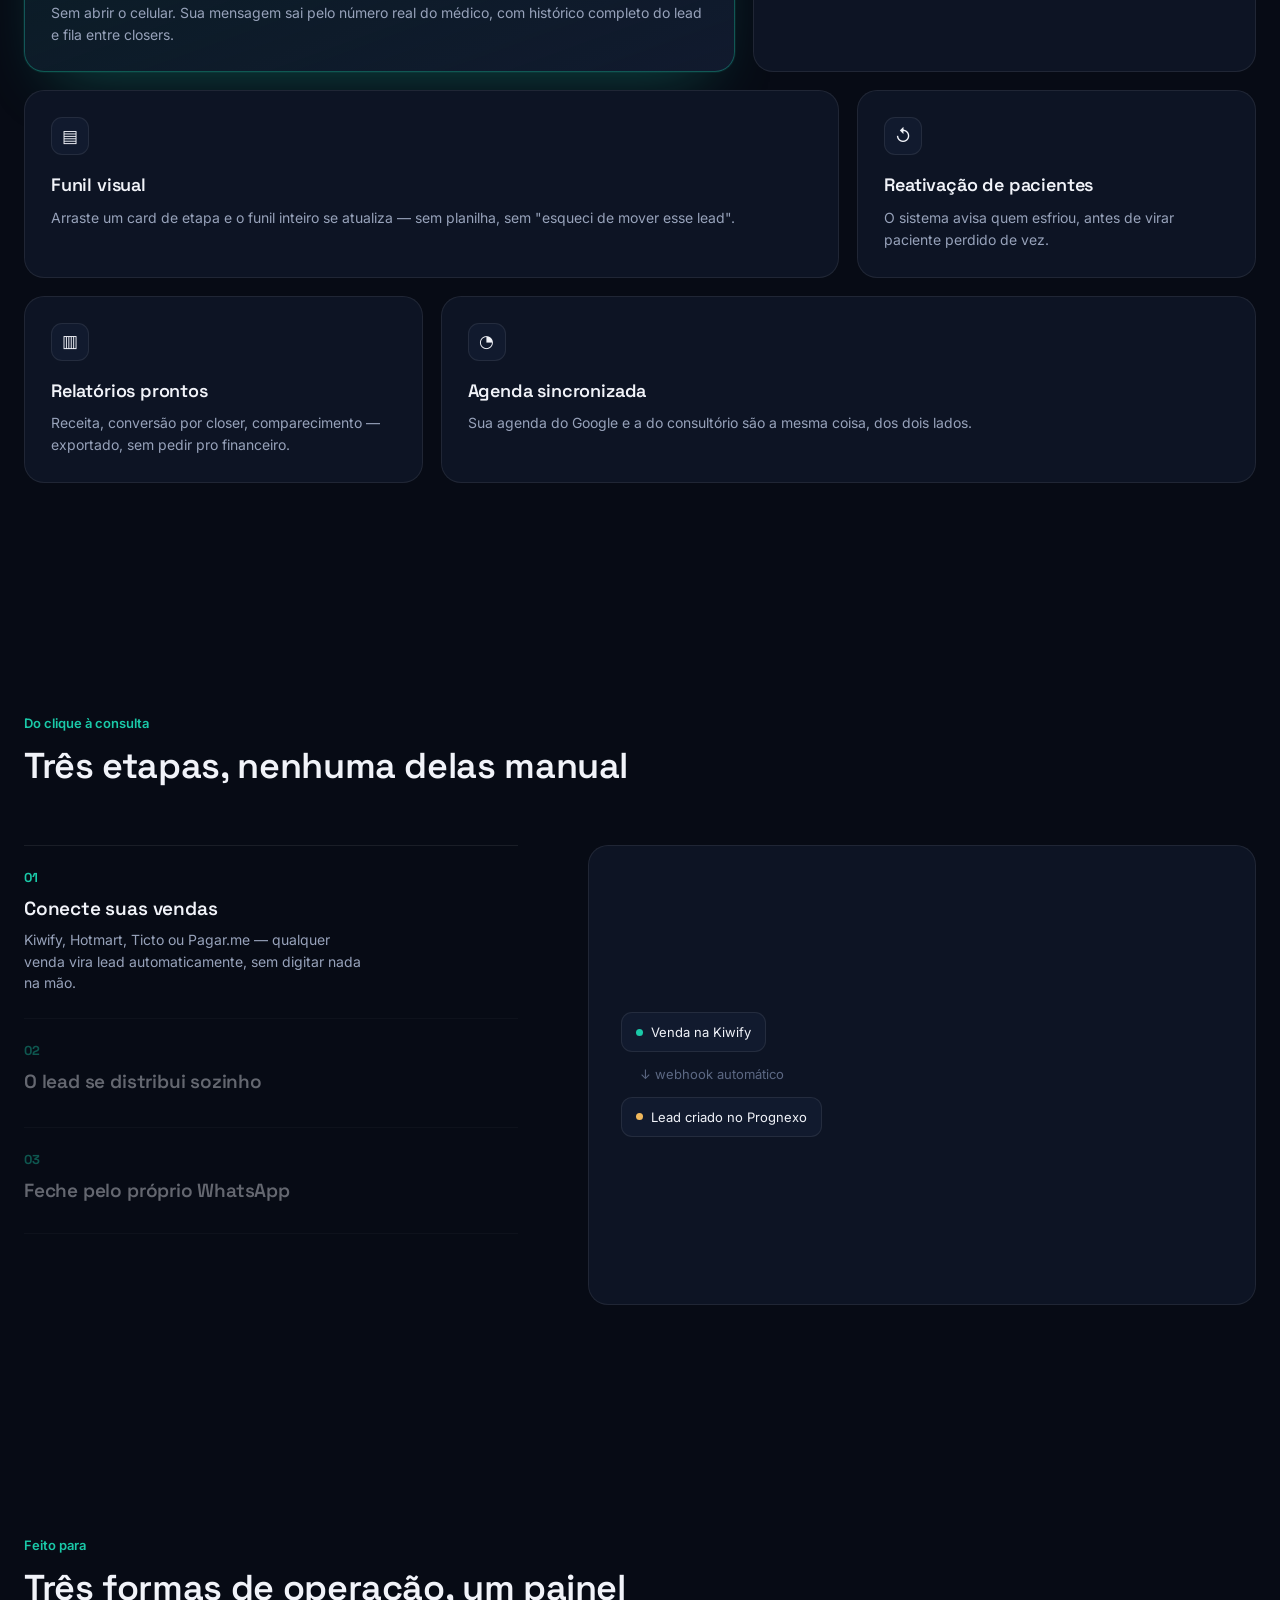
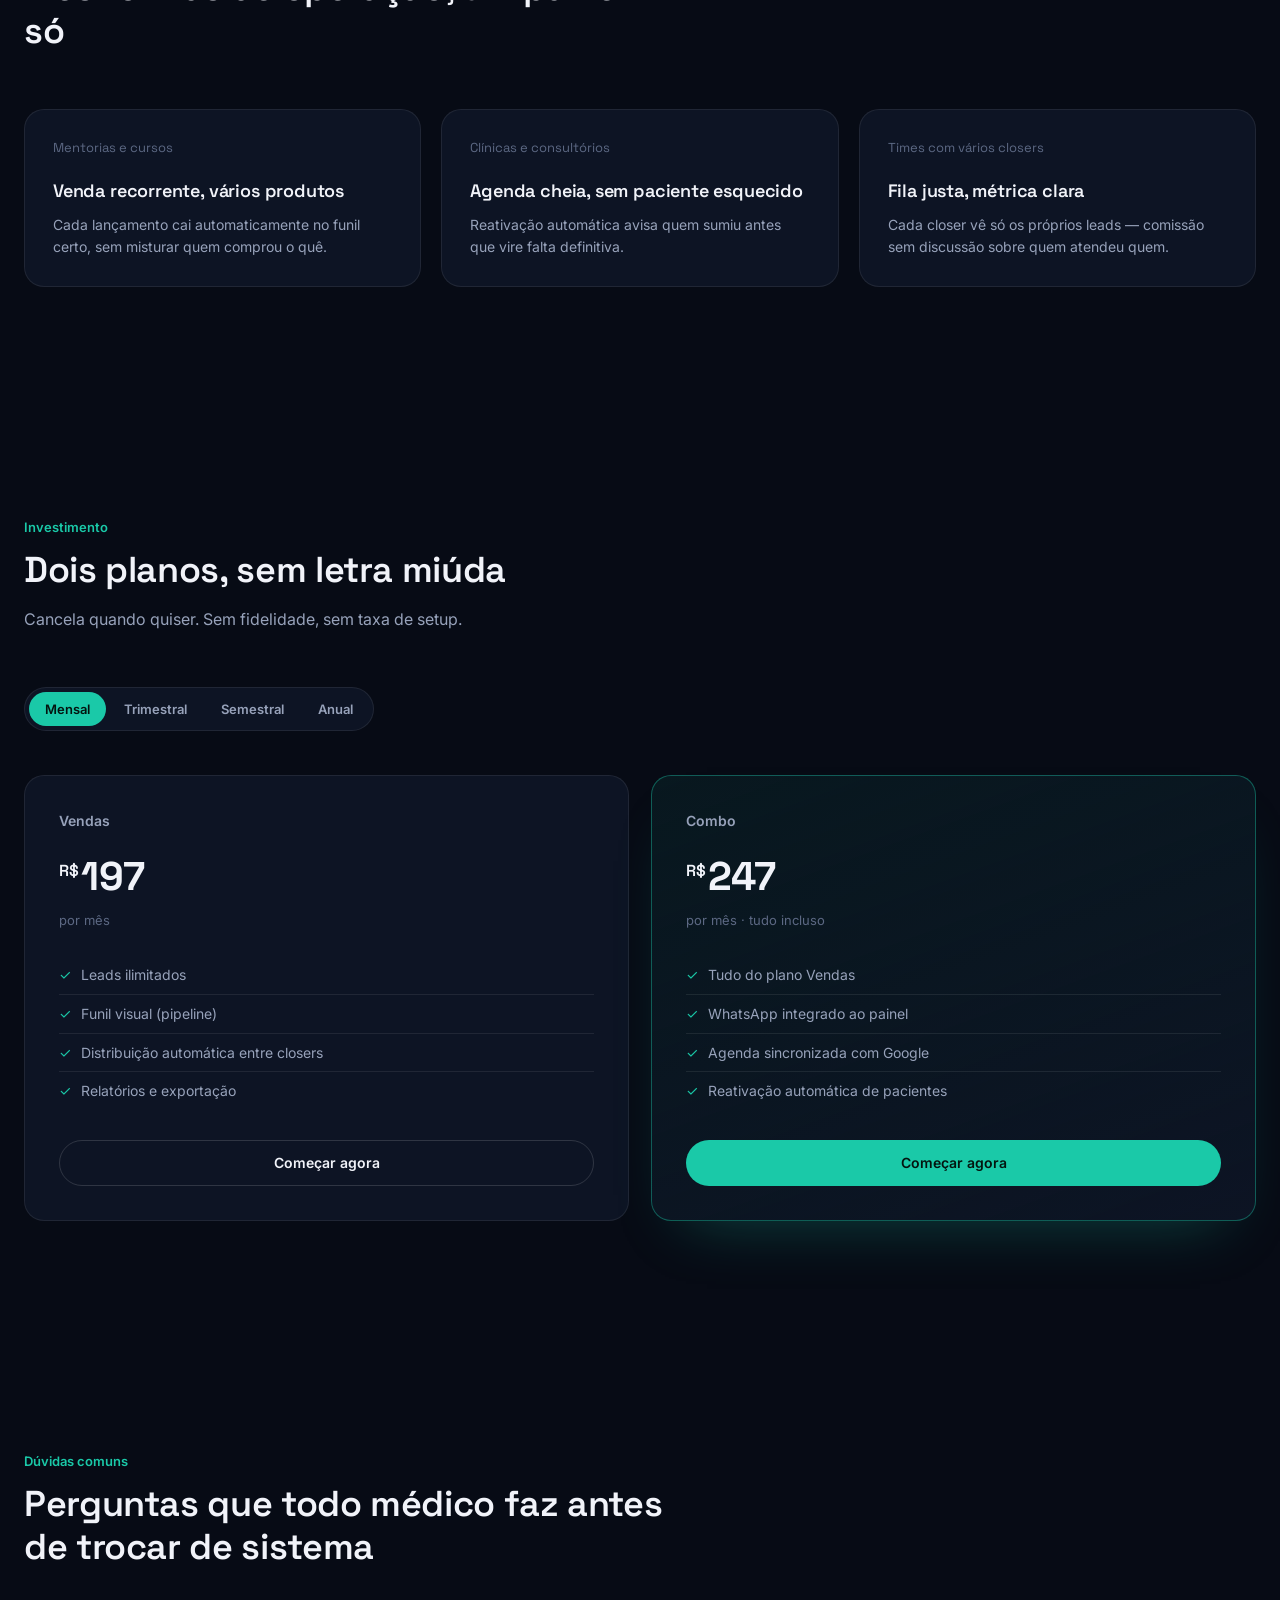
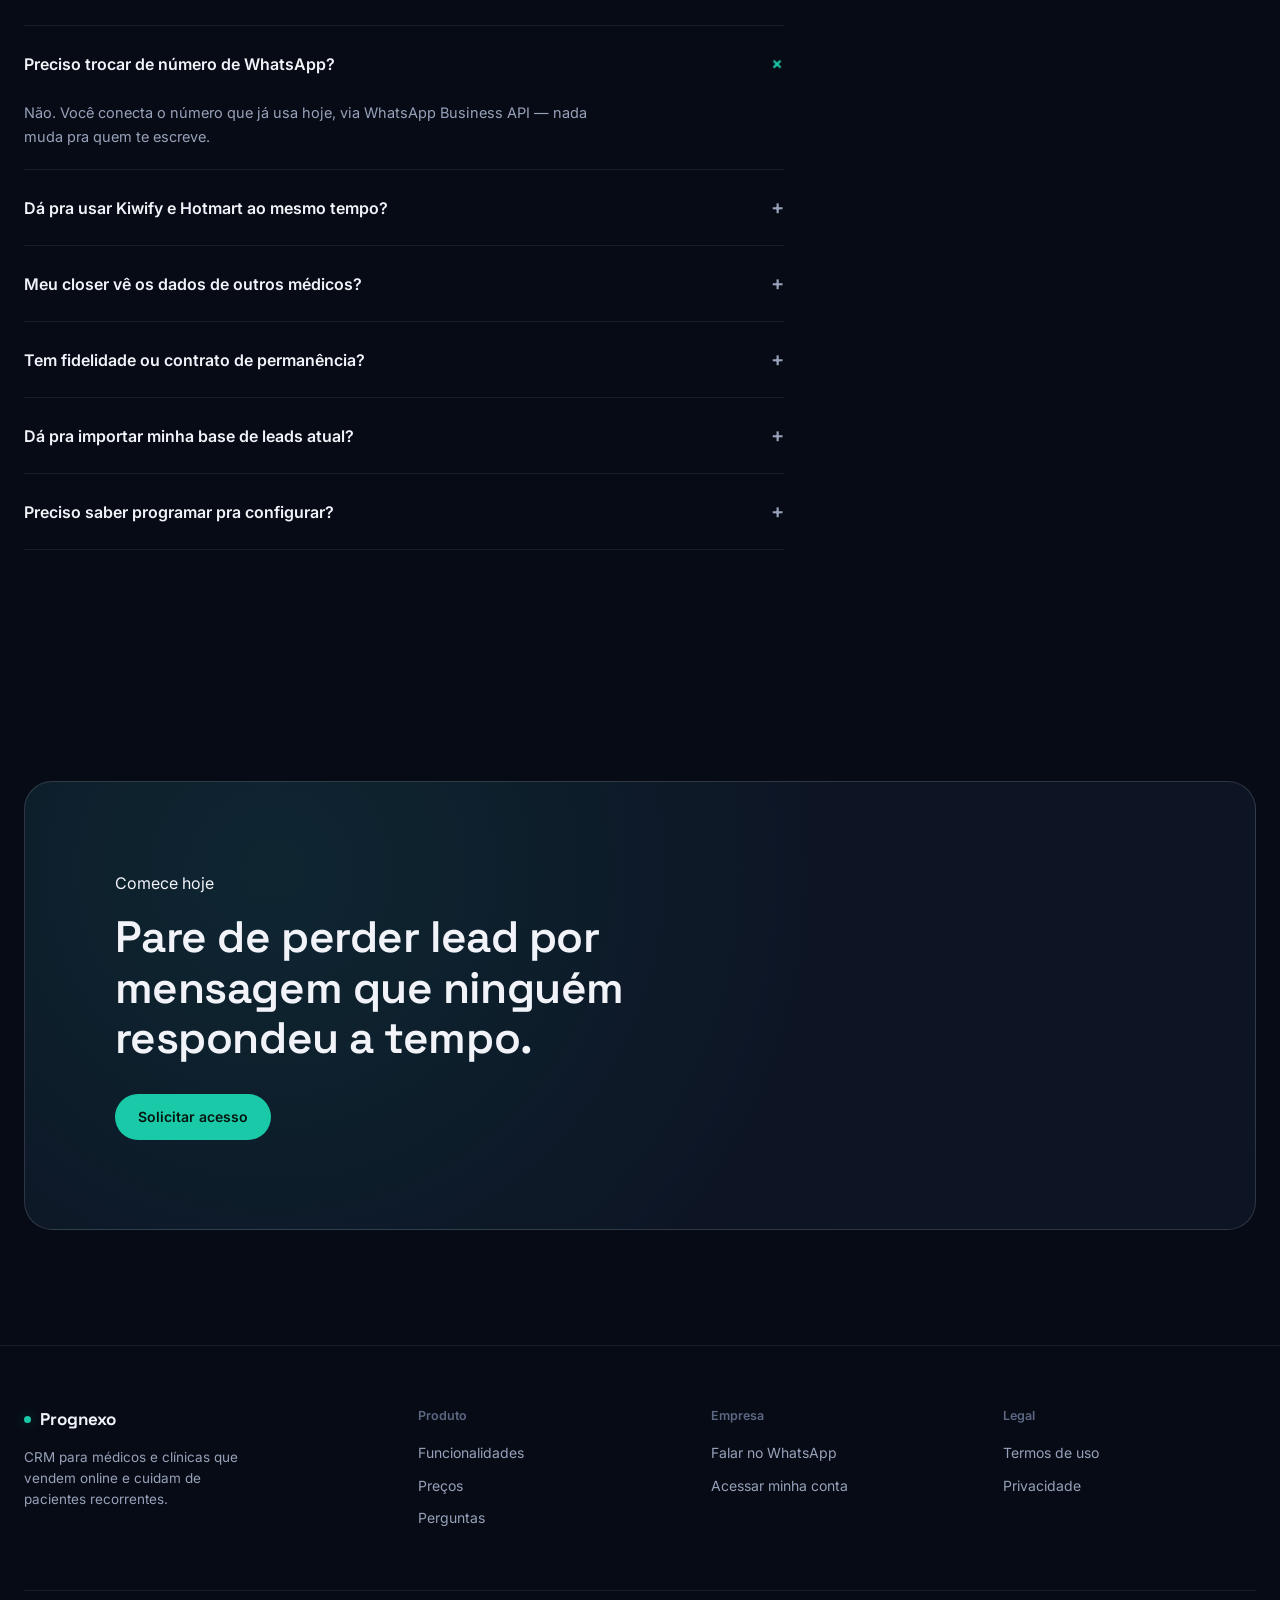
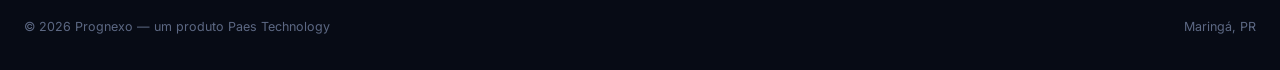
==== commit 6c181fd6: "redesign: site institucional cinematografico (3D tilt, scroll storytelling)" ====
--- a/index.html
+++ b/index.html
@@ -2,510 +2,763 @@
 <html lang="pt-BR">
 <head>
 <meta charset="UTF-8">
-<meta name="viewport" content="width=device-width, initial-scale=1.0">
-<title>Prognexo — O CRM que acompanha cada venda até o pagamento cair</title>
+<meta name="viewport" content="width=device-width, initial-scale=1">
+<title>Prognexo — CRM para médicos que vendem e cuidam</title>
+<meta name="description" content="Prognexo conecta suas vendas, seu WhatsApp e seu time de closers num único painel — sem planilha, sem número perdido, sem lead esquecido.">
 <link rel="preconnect" href="https://fonts.googleapis.com">
 <link href="https://fonts.googleapis.com/css2?family=Space+Grotesk:wght@500;600;700&family=Inter:wght@400;500;600;700&display=swap" rel="stylesheet">
 <style>
+  *{margin:0; padding:0; box-sizing:border-box;}
   :root{
-    --bg:#070b15; --card:#111a2e; --card-glass:rgba(19,28,48,.6); --line:rgba(255,255,255,.09); --line-2:rgba(255,255,255,.14);
+    --bg:#070b15; --bg-2:#0a1120; --card:#111a2e; --card-flat:#0d1424;
+    --line:rgba(255,255,255,.08); --line-2:rgba(255,255,255,.14);
     --text:#f1f3f9; --mute:#97a2ba; --mute-2:#5c6883;
-    --teal:#1ac9a8; --teal-dim:#0f7d6c; --teal-glow:rgba(26,201,168,.4); --teal-soft:rgba(26,201,168,.12);
-    --amber:#f0b85c; --amber-glow:rgba(240,184,92,.4); --amber-soft:rgba(240,184,92,.12);
-    --coral:#ea8562; --coral-soft:rgba(234,133,98,.14);
-    --radius:16px;
-  }
-  *{box-sizing:border-box; margin:0; padding:0;}
-  html{scroll-behavior:smooth;}
-  body{font-family:'Inter',sans-serif; background:var(--bg); color:var(--text); line-height:1.5; -webkit-font-smoothing:antialiased; position:relative; overflow-x:hidden;}
-  h1,h2,h3,.display{font-family:'Space Grotesk',sans-serif;}
-  a{color:inherit;}
-  img,svg{display:block;}
-  .wrap{max-width:1140px; margin:0 auto; padding:0 28px; position:relative;}
-  @media(max-width:640px){.wrap{padding:0 20px;}}
-
-  /* Ambient floating orbs */
-  .orb{position:fixed; border-radius:50%; filter:blur(90px); pointer-events:none; z-index:0; opacity:.5;}
-  .orb-1{width:520px; height:520px; background:var(--teal); top:-180px; right:-120px; animation:float1 22s ease-in-out infinite;}
-  .orb-2{width:420px; height:420px; background:var(--amber); top:60vh; left:-160px; opacity:.22; animation:float2 26s ease-in-out infinite;}
-  .orb-3{width:380px; height:380px; background:var(--teal-dim); top:140vh; right:-140px; opacity:.2; animation:float1 30s ease-in-out infinite reverse;}
-  @keyframes float1{0%,100%{transform:translate(0,0);} 50%{transform:translate(-40px,50px);}}
-  @keyframes float2{0%,100%{transform:translate(0,0);} 50%{transform:translate(50px,-40px);}}
-  @media(prefers-reduced-motion: reduce){.orb{animation:none;}}
-  @media(max-width:640px){.orb{filter:blur(60px);} .orb-1{width:320px; height:320px;} .orb-2{width:260px; height:260px;} .orb-3{width:240px; height:240px;}}
-
-  nav, header, section, footer{position:relative; z-index:1;}
-
-  /* NAV */
-  nav{position:sticky; top:0; z-index:40; background:rgba(7,11,21,.75); backdrop-filter:blur(16px); border-bottom:1px solid var(--line);}
-  .nav-inner{display:flex; align-items:center; justify-content:space-between; padding:16px 28px; max-width:1140px; margin:0 auto;}
-  .nav-logo{display:flex; align-items:center; gap:10px; color:#fff; font-family:'Space Grotesk'; font-weight:600; font-size:16px;}
-  .nav-mark{width:30px; height:30px; border-radius:8px; background:linear-gradient(135deg,var(--teal),var(--teal-dim)); display:flex; align-items:center; justify-content:center; font-size:13px; font-weight:700; color:#03130f; box-shadow:0 0 24px var(--teal-glow);}
-  .nav-links{display:flex; gap:28px; font-size:13.5px; color:#9aa5bc; font-weight:500;}
-  .nav-links a{transition:.15s;}
-  .nav-links a:hover{color:#fff;}
-  .nav-right{display:flex; align-items:center; gap:14px;}
-  .nav-login{font-size:13.5px; font-weight:600; color:#c3cadb; text-decoration:none; white-space:nowrap;}
-  .nav-login:hover{color:#fff;}
-  .nav-cta{background:var(--teal); color:#03130f; padding:9px 18px; border-radius:8px; font-size:13.5px; font-weight:700; text-decoration:none; white-space:nowrap; box-shadow:0 0 26px var(--teal-glow); transition:.15s;}
-  .nav-cta:hover{transform:translateY(-1px); box-shadow:0 4px 34px var(--teal-glow);}
-  @media(max-width:760px){.nav-links{display:none;} .nav-inner{padding:14px 20px;} .nav-cta{padding:8px 14px; font-size:12.5px;} .nav-login{font-size:12.5px;}}
-
-  /* HERO */
-  .hero{padding:110px 0 0;}
-  @media(max-width:640px){.hero{padding:70px 0 0;}}
-  .hero-inner{display:grid; grid-template-columns:1.05fr .95fr; gap:56px; align-items:center; padding-bottom:80px;}
-  @media(max-width:960px){.hero-inner{grid-template-columns:1fr; padding-bottom:50px; gap:44px;}}
-  .eyebrow{display:inline-flex; align-items:center; gap:8px; font-size:12px; font-weight:600; letter-spacing:.04em; text-transform:uppercase; color:#84eeda; background:var(--teal-soft); border:1px solid rgba(26,201,168,.32); padding:7px 14px; border-radius:20px; margin-bottom:26px;}
-  .hero h1{font-size:56px; line-height:1.03; font-weight:700; letter-spacing:-.025em; margin-bottom:24px;}
-  .hero h1 .grad{background:linear-gradient(100deg,var(--teal) 10%,#7fe4cd 45%,var(--amber) 90%); -webkit-background-clip:text; background-clip:text; color:transparent;}
-  @media(max-width:640px){.hero h1{font-size:32px; letter-spacing:-.02em;}}
-  @media(max-width:380px){.hero h1{font-size:27px;}}
-  .hero p.lead{font-size:18px; color:var(--mute); max-width:480px; margin-bottom:36px;}
-  .hero-ctas{display:flex; gap:12px; flex-wrap:wrap;}
-  .btn-primary{background:var(--teal); color:#03130f; padding:15px 26px; border-radius:10px; font-weight:700; font-size:15px; text-decoration:none; display:inline-flex; align-items:center; gap:8px; transition:.18s; box-shadow:0 0 34px var(--teal-glow);}
-  .btn-primary:hover{transform:translateY(-2px); box-shadow:0 8px 44px var(--teal-glow);}
-  .btn-ghost{background:rgba(255,255,255,.03); color:#fff; padding:15px 24px; border-radius:10px; font-weight:600; font-size:15px; text-decoration:none; border:1px solid var(--line-2); transition:.18s;}
-  .btn-ghost:hover{border-color:rgba(255,255,255,.4); background:rgba(255,255,255,.06);}
-  .hero-note{margin-top:20px; font-size:12.5px; color:var(--mute-2);}
-
-  /* SIGNATURE: glass pipeline rail */
-  .rail-card{background:var(--card-glass); backdrop-filter:blur(20px); border:1px solid var(--line-2); border-radius:20px; padding:26px; position:relative; overflow:hidden; box-shadow:0 40px 90px rgba(0,0,0,.55), inset 0 1px 0 rgba(255,255,255,.06);}
-  @media(max-width:420px){.rail-card{padding:20px;}}
-  .rail-title{display:flex; align-items:center; gap:8px; font-size:11.5px; text-transform:uppercase; letter-spacing:.05em; color:var(--mute-2); font-weight:600; margin-bottom:20px;}
-  .rail-dot{width:6px; height:6px; border-radius:50%; background:var(--teal); box-shadow:0 0 10px var(--teal-glow); animation:pulse 2s ease-in-out infinite;}
-  @keyframes pulse{0%,100%{opacity:1;} 50%{opacity:.3;}}
-  .rail-track{position:relative; height:6px; background:rgba(255,255,255,.08); border-radius:4px; margin:0 6px 26px;}
-  .rail-track::before{content:''; position:absolute; left:0; top:0; height:100%; width:100%; background:linear-gradient(90deg,var(--teal),#7fe4cd); border-radius:4px; opacity:.5; box-shadow:0 0 14px var(--teal-glow);}
-  .rail-stops{display:flex; justify-content:space-between; position:absolute; inset:0; align-items:center;}
-  .rail-stop{width:10px; height:10px; border-radius:50%; background:#1a2437; border:2px solid rgba(255,255,255,.18);}
-  .rail-labels{display:flex; justify-content:space-between; font-size:10.5px; color:var(--mute-2); margin:-20px 0 26px; padding:0 2px;}
-  .rail-labels span:nth-child(1){text-align:left;} .rail-labels span:nth-child(5){text-align:right;}
-  .rail-card-mover{position:absolute; top:104px; left:6px; width:154px; background:#fff; border-radius:12px; padding:12px 14px; box-shadow:0 16px 32px rgba(0,0,0,.6); animation:travel 7s ease-in-out infinite;}
-  .rail-card-mover .name{font-size:12.5px; font-weight:700; color:#0b1220; margin-bottom:3px;}
-  .rail-card-mover .prod{font-size:10.5px; color:#5f6b85; margin-bottom:8px;}
-  .rail-card-mover .tag{display:inline-block; font-size:9px; font-weight:700; padding:2px 7px; border-radius:4px; background:var(--teal-soft); color:var(--teal-dim);}
-  @keyframes travel{
-    0%{ left:6px; } 22%{ left:6px; }
-    28%{ left:calc(25% - 70px); } 47%{ left:calc(25% - 70px); }
-    53%{ left:calc(50% - 70px); } 72%{ left:calc(50% - 70px); }
-    78%{ left:calc(75% - 70px); } 97%{ left:calc(75% - 70px); }
-    100%{ left:calc(75% - 70px); }
-  }
-  .rail-ping{position:absolute; top:96px; right:16px; background:var(--teal); color:#03130f; font-size:11px; font-weight:700; padding:7px 13px; border-radius:20px; opacity:0; animation:ping 7s ease-in-out infinite; box-shadow:0 0 24px var(--teal-glow);}
-  @keyframes ping{
-    0%,74%{opacity:0; transform:translateY(6px) scale(.9);}
-    80%,94%{opacity:1; transform:translateY(0) scale(1);}
-    100%{opacity:0; transform:translateY(-4px) scale(.9);}
-  }
+    --teal:#1ac9a8; --teal-dim:#0f7d6c; --teal-glow:rgba(26,201,168,.35); --teal-soft:rgba(26,201,168,.1);
+    --amber:#f0b85c; --amber-soft:rgba(240,184,92,.12);
+    --coral:#ea8562;
+    --r-lg:20px; --r-pill:999px;
+    --maxw:1280px;
+  }
+  html{scroll-behavior:auto;}
+  body{
+    font-family:'Inter',sans-serif; background:var(--bg); color:var(--text);
+    line-height:1.55; -webkit-font-smoothing:antialiased; overflow-x:hidden;
+  }
+  h1,h2,h3,.display{font-family:'Space Grotesk',sans-serif; letter-spacing:-.01em;}
+  a{color:inherit; text-decoration:none;}
+  img{max-width:100%; display:block;}
+  .container{max-width:var(--maxw); margin:0 auto; padding:0 24px;}
+  section{padding:clamp(72px,9vw,140px) 0;}
+  ::selection{background:var(--teal); color:#04140f;}
+
+  /* ---------- loader ---------- */
+  #loader{
+    position:fixed; top:0; right:0; bottom:0; left:0; background:var(--bg); z-index:999;
+    display:flex; align-items:center; justify-content:center;
+    transition:opacity .6s ease, visibility .6s ease;
+  }
+  #loader.hide{opacity:0; visibility:hidden; pointer-events:none;}
+  .loader-mark{font-family:'Space Grotesk'; font-weight:700; font-size:22px; letter-spacing:-.02em; color:var(--text); position:relative;}
+  .loader-mark::after{
+    content:''; position:absolute; left:0; bottom:-8px; height:2px; width:100%;
+    background:linear-gradient(90deg,transparent,var(--teal),transparent);
+    animation:sweep 1.1s ease-in-out infinite;
+  }
+  @keyframes sweep{0%{transform:translateX(-100%);}100%{transform:translateX(100%);}}
+
+  /* ---------- background texture ---------- */
+  .bg-field{position:fixed; top:0; right:0; bottom:0; left:0; z-index:-1; overflow:hidden;}
+  .bg-glow{position:absolute; border-radius:50%; filter:blur(90px); opacity:.35;}
+  .bg-glow.a{width:520px; height:520px; background:var(--teal); top:-180px; left:-120px; opacity:.14;}
+  .bg-glow.b{width:460px; height:460px; background:var(--amber); bottom:-160px; right:-100px; opacity:.08;}
+  .bg-grid{
+    position:absolute; top:0; right:0; bottom:0; left:0;
+    background-image:linear-gradient(var(--line) 1px, transparent 1px), linear-gradient(90deg, var(--line) 1px, transparent 1px);
+    background-size:64px 64px; opacity:.25; mask-image:linear-gradient(to bottom, black, transparent 70%);
+  }
+
+  /* ---------- nav ---------- */
+  header{
+    position:fixed; top:0; left:0; right:0; z-index:100;
+    padding:18px 0; transition:background .3s ease, border-color .3s ease, padding .3s ease;
+    border-bottom:1px solid transparent;
+  }
+  header.scrolled{background:rgba(7,11,21,.78); backdrop-filter:blur(14px); border-color:var(--line); padding:13px 0;}
+  nav{display:flex; align-items:center; justify-content:space-between;}
+  .logo{font-family:'Space Grotesk'; font-weight:700; font-size:17px; display:flex; align-items:center; gap:9px;}
+  .logo-dot{width:7px; height:7px; border-radius:50%; background:var(--teal); box-shadow:0 0 12px var(--teal-glow);}
+  .nav-links{display:flex; gap:34px; font-size:14px; color:var(--mute);}
+  .nav-links a{transition:color .2s;}
+  .nav-links a:hover{color:var(--text);}
+  .nav-right{display:flex; align-items:center; gap:18px;}
+  .btn{
+    display:inline-flex; align-items:center; justify-content:center; gap:8px;
+    font-size:14px; font-weight:600; padding:11px 22px; border-radius:var(--r-pill);
+    cursor:pointer; border:1px solid transparent; transition:transform .18s ease, background .2s, border-color .2s;
+    font-family:'Inter';
+  }
+  .btn:active{transform:scale(.97);}
+  .btn-primary{background:var(--teal); color:#04140f;}
+  .btn-primary:hover{background:#22ddb9;}
+  .btn-ghost{border-color:var(--line-2); color:var(--text);}
+  .btn-ghost:hover{border-color:var(--teal); color:var(--teal);}
+  .link-quiet{font-size:14px; color:var(--mute);}
+  .link-quiet:hover{color:var(--text);}
+  .hamburger{display:none; flex-direction:column; gap:5px; cursor:pointer; padding:6px;}
+  .hamburger span{width:20px; height:1.5px; background:var(--text);}
+
+  /* ---------- hero ---------- */
+  .hero{
+    min-height:100svh; display:flex; align-items:center; padding-top:110px;
+    padding-bottom:60px;
+  }
+  .hero-grid{display:grid; grid-template-columns:1.05fr .95fr; gap:60px; align-items:center;}
+  .eyebrow{
+    font-size:13px; color:var(--teal); font-weight:600; margin-bottom:20px;
+    display:flex; align-items:center; gap:9px;
+  }
+  .eyebrow-line{width:22px; height:1px; background:var(--teal);}
+  .hero h1{
+    font-size:clamp(34px,4.4vw,54px); line-height:1.08; font-weight:600; margin-bottom:26px;
+  }
+  .hero h1 span{display:block;}
+  .hero h1 .fade-line{color:var(--mute); font-weight:500; font-size:.66em;}
+  .hero p.lede{font-size:17.5px; color:var(--mute); max-width:460px; margin-bottom:36px;}
+  .hero-ctas{display:flex; gap:14px; margin-bottom:52px;}
+  /* 3D tilt mockup */
+  .tilt-stage{perspective:1400px;}
+  .tilt-card{
+    position:relative; transform-style:preserve-3d; will-change:transform;
+    background:linear-gradient(155deg, var(--card), var(--card-flat));
+    border:1px solid var(--line-2); border-radius:24px; padding:22px;
+    box-shadow:0 30px 80px -20px rgba(0,0,0,.6);
+    transition:transform .1s ease-out;
+  }
+  .mock-topbar{display:flex; align-items:center; justify-content:space-between; margin-bottom:18px; transform:translateZ(30px);}
+  .mock-dots{display:flex; gap:6px;}
+  .mock-dots span{width:8px; height:8px; border-radius:50%; background:var(--line-2);}
+  .mock-title{font-size:12px; color:var(--mute-2); font-weight:600;}
+  .mock-body{display:grid; grid-template-columns:1fr 1fr; gap:14px;}
+  .mock-panel{
+    background:var(--card-flat); border:1px solid var(--line); border-radius:14px; padding:14px;
+    transform:translateZ(18px);
+  }
+  .mock-panel h4{font-size:11.5px; color:var(--mute); font-weight:600; margin-bottom:10px;}
+  .mock-lead{
+    display:flex; align-items:center; gap:8px; padding:8px 10px; border-radius:10px;
+    background:rgba(255,255,255,.03); margin-bottom:7px; font-size:12px;
+  }
+  .mock-lead .avatar{width:20px; height:20px; border-radius:50%; flex-shrink:0;}
+  .mock-lead.t1 .avatar{background:var(--teal);}
+  .mock-lead.t2 .avatar{background:var(--amber);}
+  .mock-lead.t3 .avatar{background:var(--coral);}
+  .mock-chat{transform:translateZ(46px);}
+  .mock-bubble{
+    max-width:80%; padding:8px 12px; border-radius:12px; font-size:11.5px; margin-bottom:8px;
+  }
+  .mock-bubble.in{background:var(--card-flat); border:1px solid var(--line);}
+  .mock-bubble.out{background:var(--teal); color:#04140f; margin-left:auto;}
+  .mock-float{
+    position:absolute; top:-16px; right:-16px; background:var(--teal); color:#04140f;
+    padding:9px 14px; border-radius:12px; font-size:12px; font-weight:700;
+    transform:translateZ(70px); box-shadow:0 12px 30px -8px var(--teal-glow);
+  }
+
+  /* ---------- integrations marquee ---------- */
+  .marquee-wrap{
+    border-top:1px solid var(--line); border-bottom:1px solid var(--line);
+    padding:26px 0; overflow:hidden; position:relative;
+  }
+  .marquee-label{font-size:12.5px; color:var(--mute-2); margin-bottom:16px; text-align:center;}
+  .marquee-track{display:flex; gap:56px; width:max-content; animation:marquee 26s linear infinite;}
+  .marquee-wrap:hover .marquee-track{animation-play-state:paused;}
+  .marquee-track span{font-family:'Space Grotesk'; font-size:16px; color:var(--mute); white-space:nowrap; opacity:.7;}
+  @keyframes marquee{from{transform:translateX(0);}to{transform:translateX(-50%);}}
+
+  /* ---------- section heads ---------- */
+  .sec-head{max-width:640px; margin-bottom:56px;}
+  .sec-head .kicker{font-size:13px; color:var(--teal); font-weight:600; margin-bottom:12px;}
+  .sec-head h2{font-size:clamp(26px,3vw,36px); font-weight:600; margin-bottom:14px; line-height:1.2;}
+  .sec-head p{color:var(--mute); font-size:16px; max-width:520px;}
+
+  /* ---------- bento ---------- */
+  .bento{display:grid; grid-template-columns:repeat(12,1fr); gap:18px;}
+  .b-card{
+    border-radius:var(--r-lg); padding:26px; position:relative; overflow:hidden;
+    background:var(--card-flat); border:1px solid var(--line);
+  }
+  .b-card h3{font-size:18px; margin-bottom:8px; font-weight:600;}
+  .b-card p{font-size:14px; color:var(--mute); line-height:1.55;}
+  .b-1{grid-column:span 7;}
+  .b-2{grid-column:span 5;}
+  .b-3{grid-column:span 8;}
+  .b-4{grid-column:span 4;}
+  .b-5{grid-column:span 4;}
+  .b-6{grid-column:span 8;}
+
+  .b-1.flagship{
+    background:linear-gradient(160deg, rgba(26,201,168,.1), var(--card));
+    border-color:rgba(26,201,168,.35);
+    box-shadow:0 0 0 1px rgba(26,201,168,.08), 0 30px 60px -30px var(--teal-glow);
+    display:flex; flex-direction:column; justify-content:flex-end; min-height:280px;
+  }
+  .b-1.flagship .tag{
+    position:absolute; top:26px; left:26px; font-size:11.5px; color:var(--teal); font-weight:700;
+    background:var(--teal-soft); padding:5px 11px; border-radius:var(--r-pill);
+  }
+  .b-1.flagship .chat-preview{position:absolute; top:26px; right:26px; width:150px;}
+  .b-icon{
+    width:38px; height:38px; border-radius:11px; background:var(--card); border:1px solid var(--line);
+    display:flex; align-items:center; justify-content:center; margin-bottom:16px; font-size:17px;
+  }
+
+  /* ---------- how it works — pinned scroll ---------- */
+  .how-pin{position:relative;}
+  .how-stage{display:grid; grid-template-columns:.85fr 1.15fr; gap:70px; align-items:start;}
+  .how-steps-list{position:sticky; top:120px; display:flex; flex-direction:column; gap:2px;}
+  .how-step{
+    padding:22px 0; border-top:1px solid var(--line); cursor:pointer;
+    opacity:.4; transition:opacity .3s ease;
+  }
+  .how-step:last-child{border-bottom:1px solid var(--line);}
+  .how-step.active{opacity:1;}
+  .how-step-num{font-family:'Space Grotesk'; font-size:13px; color:var(--teal); font-weight:700; margin-bottom:6px;}
+  .how-step h3{font-size:19px; font-weight:600; margin-bottom:6px;}
+  .how-step p{font-size:14px; color:var(--mute); max-width:340px; display:none;}
+  .how-step.active p{display:block;}
+
+  .how-visual{
+    border-radius:var(--r-lg); border:1px solid var(--line); background:var(--card-flat);
+    height:460px; position:relative; overflow:hidden;
+  }
+  .how-frame{
+    position:absolute; top:0; right:0; bottom:0; left:0; padding:32px; opacity:0; transition:opacity .45s ease;
+    display:flex; flex-direction:column; justify-content:center; gap:12px;
+  }
+  .how-frame.active{opacity:1;}
+  .flow-badge{
+    display:inline-flex; align-items:center; gap:8px; padding:9px 14px; border-radius:11px;
+    background:var(--card); border:1px solid var(--line); font-size:13px; width:fit-content;
+  }
+  .flow-badge .dot{width:7px; height:7px; border-radius:50%; background:var(--teal);}
+  .flow-arrow{color:var(--mute-2); font-size:13px; margin-left:19px;}
+
+  /* ---------- use-cases ---------- */
+  .usecases{display:grid; grid-template-columns:repeat(3,1fr); gap:20px;}
+  .uc-card{padding:28px; border-radius:var(--r-lg); border:1px solid var(--line); background:var(--card-flat);}
+  .uc-card .num{font-family:'Space Grotesk'; font-size:13px; color:var(--mute-2); margin-bottom:18px;}
+  .uc-card h3{font-size:18px; margin-bottom:10px; font-weight:600;}
+  .uc-card p{font-size:14px; color:var(--mute);}
+
+  /* ---------- pricing ---------- */
+  .price-toggle{
+    display:inline-flex; background:var(--card-flat); border:1px solid var(--line); border-radius:var(--r-pill);
+    padding:4px; gap:2px; margin-bottom:44px;
+  }
+  .price-toggle button{
+    border:none; background:transparent; color:var(--mute); font-family:'Inter'; font-size:13px; font-weight:600;
+    padding:9px 16px; border-radius:var(--r-pill); cursor:pointer; transition:.2s;
+  }
+  .price-toggle button.active{background:var(--teal); color:#04140f;}
+  .price-grid{display:grid; grid-template-columns:1fr 1fr; gap:22px;}
+  .price-card{border-radius:var(--r-lg); border:1px solid var(--line); background:var(--card-flat); padding:34px;}
+  .price-card.highlight{
+    border-color:rgba(26,201,168,.4); background:linear-gradient(160deg, rgba(26,201,168,.07), var(--card-flat));
+    box-shadow:0 30px 60px -35px var(--teal-glow);
+  }
+  .price-card .plan-name{font-size:14px; color:var(--mute); font-weight:600; margin-bottom:14px;}
+  .price-card .plan-value{font-family:'Space Grotesk'; font-size:40px; font-weight:700; margin-bottom:2px;}
+  .price-card .plan-value sup{font-size:16px; font-weight:600; margin-right:2px;}
+  .price-card .plan-cycle{font-size:13px; color:var(--mute-2); margin-bottom:26px;}
+  .price-feats{list-style:none; margin-bottom:30px;}
+  .price-feats li{
+    display:flex; gap:10px; font-size:14px; color:var(--mute); padding:8px 0; border-top:1px solid var(--line);
+  }
+  .price-feats li:first-child{border-top:none;}
+  .price-feats li .ck{color:var(--teal); flex-shrink:0;}
+
+  /* ---------- faq ---------- */
+  .faq-list{max-width:760px;}
+  .faq-item{border-top:1px solid var(--line);}
+  .faq-item:last-child{border-bottom:1px solid var(--line);}
+  .faq-q{
+    display:flex; justify-content:space-between; align-items:center; gap:20px;
+    padding:22px 0; cursor:pointer; font-size:16px; font-weight:600;
+  }
+  .faq-plus{font-size:20px; color:var(--mute); transition:transform .3s ease; flex-shrink:0;}
+  .faq-item.open .faq-plus{transform:rotate(45deg); color:var(--teal);}
+  .faq-a{max-height:0; overflow:hidden; transition:max-height .35s ease;}
+  .faq-a p{padding-bottom:22px; color:var(--mute); font-size:14.5px; max-width:600px; line-height:1.6;}
+
+  /* ---------- final cta ---------- */
+  .final-cta{text-align:left; position:relative;}
+  .final-cta-inner{
+    border-radius:28px; border:1px solid var(--line-2); padding:clamp(48px,7vw,90px);
+    background:radial-gradient(circle at 20% 20%, rgba(26,201,168,.1), transparent 55%), var(--card-flat);
+    position:relative; overflow:hidden;
+  }
+  .final-cta h2{font-size:clamp(28px,4vw,44px); font-weight:600; max-width:640px; margin-bottom:30px; line-height:1.15;}
+
+  /* ---------- footer ---------- */
+  footer{border-top:1px solid var(--line); padding:60px 0 34px;}
+  .foot-grid{display:grid; grid-template-columns:1.4fr 1fr 1fr 1fr; gap:40px; margin-bottom:50px;}
+  .foot-brand p{color:var(--mute); font-size:13.5px; margin-top:14px; max-width:240px;}
+  .foot-col h4{font-size:12.5px; color:var(--mute-2); font-weight:600; margin-bottom:16px;}
+  .foot-col a{display:block; font-size:14px; color:var(--mute); margin-bottom:11px;}
+  .foot-col a:hover{color:var(--text);}
+  .foot-bottom{
+    display:flex; justify-content:space-between; padding-top:26px; border-top:1px solid var(--line);
+    font-size:12.5px; color:var(--mute-2); flex-wrap:wrap; gap:10px;
+  }
+
+  /* ---------- responsive ---------- */
+  @media(max-width:900px){
+    .nav-links, .trust-row{display:none;}
+    .hamburger{display:flex;}
+    .hero-grid{grid-template-columns:1fr; gap:44px;}
+    .hero{padding-top:100px;}
+    .bento{grid-template-columns:1fr 1fr;}
+    .b-1,.b-2,.b-3{grid-column:span 2;}
+    .b-4,.b-5,.b-6{grid-column:span 1;}
+    .how-stage{grid-template-columns:1fr;}
+    .how-steps-list{position:static;}
+    .how-visual{height:320px;}
+    .usecases{grid-template-columns:1fr;}
+    .price-grid{grid-template-columns:1fr;}
+    .foot-grid{grid-template-columns:1fr 1fr; gap:30px;}
+  }
+  @media(max-width:560px){
+    .bento{grid-template-columns:1fr;}
+    .b-1,.b-2,.b-3,.b-4,.b-5,.b-6{grid-column:span 1;}
+    .b-1.flagship .chat-preview{display:none;}
+    .foot-grid{grid-template-columns:1fr;}
+    section{padding:56px 0;}
+  }
+
   @media(prefers-reduced-motion: reduce){
-    .rail-card-mover{animation:none; left:calc(75% - 70px);}
-    .rail-ping{animation:none; opacity:1;}
-    .rail-dot{animation:none;}
-  }
-  @media(max-width:480px){
-    /* Em telas estreitas o card animado colide com este selo — some com ele
-       em vez de tentar recalcular posições absolutas pra cada largura. */
-    .rail-ping{display:none;}
-  }
-  .rail-foot{margin-top:156px; padding-top:20px; border-top:1px solid var(--line); display:flex; justify-content:space-between; font-size:11.5px; color:var(--mute-2);}
-  .rail-foot b{color:#fff; font-family:'Space Grotesk'; font-size:16px; display:block; margin-bottom:2px;}
-
-  /* MARQUEE integrations */
-  .marquee-wrap{border-top:1px solid var(--line); border-bottom:1px solid var(--line); padding:22px 0; overflow:hidden; -webkit-mask-image:linear-gradient(90deg,transparent,#000 8%,#000 92%,transparent); mask-image:linear-gradient(90deg,transparent,#000 8%,#000 92%,transparent);}
-  .marquee-track{display:flex; gap:14px; width:max-content; animation:scroll 26s linear infinite;}
-  @keyframes scroll{from{transform:translateX(0);} to{transform:translateX(-50%);}}
-  @media(prefers-reduced-motion: reduce){.marquee-track{animation:none;}}
-  .integ-chip{font-size:13.5px; color:var(--mute); font-weight:600; padding:8px 18px; border:1px solid var(--line); border-radius:20px; white-space:nowrap;}
-  .integ-chip b{color:var(--teal);}
-
-  /* SECTIONS */
-  section{padding:110px 0;}
-  @media(max-width:640px){section{padding:70px 0;}}
-  .section-head{max-width:580px; margin-bottom:60px;}
-  .section-eyebrow{font-size:12px; font-weight:700; letter-spacing:.05em; text-transform:uppercase; color:var(--teal); margin-bottom:14px;}
-  .section-head h2{font-size:36px; line-height:1.14; letter-spacing:-.015em; margin-bottom:16px;}
-  @media(max-width:640px){.section-head h2{font-size:27px;}}
-  .section-head p{color:var(--mute); font-size:16.5px;}
-
-  /* BIG STATS */
-  .stats-row{display:grid; grid-template-columns:repeat(3,1fr); gap:20px; margin-bottom:40px;}
-  @media(max-width:760px){.stats-row{grid-template-columns:1fr;}}
-  .stat-card{background:var(--card); border:1px solid var(--line); border-radius:20px; padding:32px 28px;}
-  .stat-num{font-family:'Space Grotesk'; font-size:52px; font-weight:700; line-height:1; margin-bottom:10px; background:linear-gradient(100deg,#fff,var(--teal) 90%); -webkit-background-clip:text; background-clip:text; color:transparent;}
-  .stat-label{font-size:14px; color:var(--mute);}
-
-  /* PROBLEM — bento */
-  .problem-bento{display:grid; grid-template-columns:1.4fr 1fr; grid-template-rows:auto auto; gap:14px;}
-  @media(max-width:820px){.problem-bento{grid-template-columns:1fr;}}
-  .problem-card{background:var(--card); border:1px solid var(--line); border-radius:var(--radius); padding:26px; transition:.2s;}
-  .problem-card:hover{border-color:var(--line-2); transform:translateY(-3px);}
-  .problem-card.big{grid-row:span 2; display:flex; flex-direction:column; justify-content:space-between;}
-  .problem-card .icon{width:42px; height:42px; border-radius:10px; background:var(--coral-soft); color:var(--coral); display:flex; align-items:center; justify-content:center; margin-bottom:18px; font-size:18px; font-weight:700;}
-  .problem-card h3{font-size:17px; margin-bottom:10px;}
-  .problem-card.big h3{font-size:22px;}
-  .problem-card p{font-size:14px; color:var(--mute);}
-
-  /* HOW IT WORKS — zigzag drawn path */
-  .flow{position:relative; max-width:940px; margin:0 auto;}
-  .flow-path{position:absolute; left:50%; top:0; width:2px; height:100%; transform:translateX(-50%); z-index:0;}
-  .flow-path svg{width:100%; height:100%; overflow:visible;}
-  .flow-step{position:relative; z-index:1; display:grid; grid-template-columns:1fr 1fr; align-items:center; margin-bottom:14px;}
-  .flow-step .flow-card{background:var(--card-glass); backdrop-filter:blur(14px); border:1px solid var(--line); border-radius:16px; padding:24px 26px; max-width:410px; transition:.2s;}
-  .flow-step .flow-card:hover{border-color:rgba(26,201,168,.4); box-shadow:0 20px 50px rgba(0,0,0,.35);}
-  .flow-step:nth-child(odd) .flow-card{grid-column:1; justify-self:end; margin-right:44px;}
-  .flow-step:nth-child(even) .flow-card{grid-column:2; justify-self:start; margin-left:44px;}
-  .flow-node{position:absolute; left:50%; top:50%; transform:translate(-50%,-50%); width:14px; height:14px; border-radius:50%; background:var(--teal); box-shadow:0 0 0 6px rgba(26,201,168,.15), 0 0 22px var(--teal-glow); z-index:2;}
-  .flow-icon{width:40px; height:40px; border-radius:11px; background:var(--teal-soft); color:var(--teal); display:flex; align-items:center; justify-content:center; margin-bottom:16px; font-size:16px; font-weight:700;}
-  .flow-num{font-family:'Space Grotesk'; font-size:12px; font-weight:700; color:var(--teal); margin-bottom:8px; letter-spacing:.04em;}
-  .flow-card h3{font-size:17.5px; margin-bottom:9px;}
-  .flow-card p{font-size:14px; color:var(--mute); margin-bottom:14px;}
-  .flow-tags{display:flex; gap:6px; flex-wrap:wrap;}
-  .flow-step:nth-child(odd) .flow-tags{justify-content:flex-end;}
-  .flow-tag{font-size:10.5px; font-weight:600; padding:4px 11px; border-radius:14px; background:rgba(255,255,255,.04); color:var(--mute); border:1px solid var(--line);}
-  @media(max-width:760px){
-    .flow-path{left:22px; transform:none;}
-    .flow-step{grid-template-columns:1fr; margin-bottom:26px;}
-    .flow-step:nth-child(odd) .flow-card, .flow-step:nth-child(even) .flow-card{grid-column:1; justify-self:start; margin-left:56px; margin-right:0; max-width:100%;}
-    .flow-step:nth-child(odd) .flow-tags{justify-content:flex-start;}
-    .flow-node{left:22px;}
-  }
-
-  /* ROLES */
-  .roles-grid{display:grid; grid-template-columns:repeat(2,1fr); gap:18px; max-width:700px;}
-  @media(max-width:620px){.roles-grid{grid-template-columns:1fr;}}
-  .role-card{border-radius:var(--radius); padding:28px; position:relative; border:1px solid var(--line); transition:.2s;}
-  .role-card:hover{transform:translateY(-3px);}
-  .role-card.doctor{background:linear-gradient(160deg,rgba(26,201,168,.14),rgba(26,201,168,.03)); border-color:rgba(26,201,168,.3);}
-  .role-card.closer{background:var(--card);}
-  .role-badge{display:inline-block; font-size:10.5px; font-weight:700; text-transform:uppercase; letter-spacing:.04em; padding:5px 11px; border-radius:12px; margin-bottom:18px;}
-  .role-card.doctor .role-badge{background:rgba(26,201,168,.22); color:#84eeda;}
-  .role-card.closer .role-badge{background:rgba(255,255,255,.06); color:var(--mute);}
-  .role-card h3{font-size:19px; margin-bottom:11px;}
-  .role-card p{font-size:14px; color:var(--mute);}
-
-  /* PRICING */
-  .pricing-grid{display:grid; grid-template-columns:repeat(4,1fr); gap:16px;}
-  @media(max-width:960px){.pricing-grid{grid-template-columns:1fr 1fr;}}
-  @media(max-width:600px){.pricing-grid{grid-template-columns:1fr;}}
-  .price-card{background:var(--card); border:1px solid var(--line); border-radius:18px; padding:30px 26px; display:flex; flex-direction:column; transition:.2s;}
-  .price-card:hover{border-color:var(--line-2); transform:translateY(-3px);}
-  .price-card.highlight{background:linear-gradient(165deg,#1a2c46,#0f1b30); border-color:rgba(240,184,92,.4); transform:translateY(-10px); box-shadow:0 30px 60px rgba(0,0,0,.5), 0 0 50px rgba(240,184,92,.1);}
-  .price-card.highlight:hover{transform:translateY(-13px);}
-  @media(max-width:960px){.price-card.highlight{transform:none;} .price-card.highlight:hover{transform:translateY(-3px);}}
-  .plan-ribbon{position:absolute; top:-14px; left:50%; transform:translateX(-50%); background:var(--amber); color:#241705; font-size:10.5px; font-weight:700; text-transform:uppercase; letter-spacing:.03em; padding:6px 16px; border-radius:20px; white-space:nowrap; box-shadow:0 0 24px var(--amber-glow);}
-  .price-tag{font-size:11.5px; font-weight:700; text-transform:uppercase; letter-spacing:.04em; color:var(--teal); margin-bottom:14px;}
-  .price-card.highlight .price-tag{color:var(--amber);}
-  .price-card h3{font-size:20px; margin-bottom:12px;}
-  .plan-price{font-family:'Space Grotesk'; font-size:32px; font-weight:700; margin-bottom:5px;}
-  .plan-price span{font-size:14px; font-weight:500; color:var(--mute);}
-  .plan-sub{font-size:12.5px; color:var(--mute); margin-bottom:24px;}
-  .price-list{list-style:none; margin-bottom:26px; flex:1;}
-  .price-list li{font-size:13.5px; padding:10px 0; border-top:1px solid var(--line); display:flex; gap:10px; color:var(--mute);}
-  .price-list li:first-child{border-top:none;}
-  .price-list li::before{content:'—'; color:var(--teal); font-weight:700; flex-shrink:0;}
-  .price-card.highlight .price-list li::before{color:var(--amber);}
-
-  /* CTA FOOTER */
-  .cta-section{text-align:center; padding:130px 0; position:relative;}
-  .cta-section h2{font-size:40px; margin-bottom:18px; max-width:600px; margin-inline:auto;}
-  @media(max-width:640px){.cta-section h2{font-size:28px;}}
-  .cta-section p{color:var(--mute); margin-bottom:36px; font-size:17px;}
-  footer{border-top:1px solid var(--line); padding:30px 0; color:var(--mute-2); font-size:12.5px; display:flex; justify-content:space-between; flex-wrap:wrap; gap:10px;}
+    *{animation-duration:.001ms !important; transition-duration:.001ms !important;}
+  }
 </style>
 </head>
 <body>
 
-<div class="orb orb-1"></div>
-<div class="orb orb-2"></div>
-<div class="orb orb-3"></div>
-
-<nav>
-  <div class="nav-inner">
-    <div class="nav-logo"><div class="nav-mark">PX</div>Prognexo</div>
-    <div class="nav-links">
-      <a href="#problema">O problema</a>
-      <a href="#como-funciona">Como funciona</a>
-      <a href="#acessos">Acessos</a>
-      <a href="#planos">Planos</a>
-    </div>
-    <div class="nav-right">
-      <a href="https://app.prognexo.com.br/#/login" class="nav-login">Entrar</a>
-      <a href="#cta" class="nav-cta">Solicitar acesso</a>
-    </div>
-  </div>
-</nav>
-
-<header class="hero">
-  <div class="wrap hero-inner">
+<div id="loader"><div class="loader-mark">Prognexo</div></div>
+
+<div class="bg-field">
+  <div class="bg-grid"></div>
+  <div class="bg-glow a"></div>
+  <div class="bg-glow b"></div>
+</div>
+
+<header id="header">
+  <div class="container">
+    <nav>
+      <div class="logo"><span class="logo-dot"></span>Prognexo</div>
+      <div class="nav-links">
+        <a href="#produto">Produto</a>
+        <a href="#como-funciona">Como funciona</a>
+        <a href="#precos">Preços</a>
+        <a href="#faq">Perguntas</a>
+      </div>
+      <div class="nav-right">
+        <a href="https://app.prognexo.com.br/#/login" class="link-quiet">Entrar</a>
+        <a href="#cta" class="btn btn-primary">Solicitar acesso</a>
+        <div class="hamburger" id="hamburger"><span></span><span></span><span></span></div>
+      </div>
+    </nav>
+  </div>
+</header>
+
+<!-- HERO -->
+<section class="hero">
+  <div class="container hero-grid">
     <div>
-      <div class="eyebrow">● Feito para clínicas e mentorias médicas</div>
-      <h1>Cada venda, do primeiro <span class="grad">"oi"</span> ao pagamento confirmado.</h1>
-      <p class="lead">O Prognexo conecta seu WhatsApp e suas plataformas de pagamento direto ao seu funil de vendas. Quando o dinheiro cai, o card fecha sozinho.</p>
+      <div class="eyebrow"><span class="eyebrow-line"></span>CRM para quem vende e cuida de pacientes</div>
+      <h1>
+        <span>Cada venda vira lead.</span>
+        <span>Cada lead vira paciente.</span>
+        <span class="fade-line">Sem planilha no meio.</span>
+      </h1>
+      <p class="lede">Prognexo conecta suas vendas, seu WhatsApp e seu time de closers num único painel — leads chegam sozinhos, se distribuem sozinhos, e você responde sem sair da tela.</p>
       <div class="hero-ctas">
-        <a href="#cta" class="btn-primary">Solicitar acesso →</a>
-        <a href="#como-funciona" class="btn-ghost">Ver como funciona</a>
-      </div>
-      <p class="hero-note">Sem cartão de crédito. Configuração assistida na primeira semana.</p>
-    </div>
-
-    <div class="rail-card">
-      <div class="rail-title"><span class="rail-dot"></span>Pipeline em tempo real</div>
-      <div class="rail-track">
-        <div class="rail-stops">
-          <div class="rail-stop"></div><div class="rail-stop"></div><div class="rail-stop"></div><div class="rail-stop"></div><div class="rail-stop"></div>
-        </div>
-      </div>
-      <div class="rail-labels">
-        <span>Lead</span><span>Conversa</span><span>Reunião</span><span>Proposta</span><span>Fechado</span>
-      </div>
-      <div class="rail-card-mover">
-        <div class="name">Camila Souza</div>
-        <div class="prod">Mentoria — R$ 1.997</div>
-        <span class="tag">High ticket</span>
-      </div>
-      <div class="rail-ping">✓ R$ 1.997 recebidos</div>
-      <div class="rail-foot">
-        <div><b>312</b>leads este mês</div>
-        <div><b>61%</b>taxa de resposta</div>
-        <div><b>R$ 41,6k</b>gerado</div>
-      </div>
-    </div>
-  </div>
-</header>
-
+        <a href="#cta" class="btn btn-primary">Solicitar acesso</a>
+        <a href="#como-funciona" class="btn btn-ghost">Ver como funciona</a>
+      </div>
+    </div>
+
+    <div class="tilt-stage">
+      <div class="tilt-card" id="heroTilt">
+        <div class="mock-float">+12 leads hoje</div>
+        <div class="mock-topbar">
+          <div class="mock-dots"><span></span><span></span><span></span></div>
+          <div class="mock-title">Pipeline · Dra. Camila</div>
+        </div>
+        <div class="mock-body">
+          <div class="mock-panel">
+            <h4>Em conversa</h4>
+            <div class="mock-lead t1"><span class="avatar"></span>Marina Souza</div>
+            <div class="mock-lead t2"><span class="avatar"></span>Rafael Lima</div>
+            <div class="mock-lead t3"><span class="avatar"></span>Bianca Reis</div>
+          </div>
+          <div class="mock-panel mock-chat">
+            <h4>WhatsApp</h4>
+            <div class="mock-bubble in">Oi! Vi o anúncio da mentoria</div>
+            <div class="mock-bubble out">Consigo te explicar agora 👍</div>
+            <div class="mock-bubble in">Perfeito, pode ser</div>
+          </div>
+        </div>
+      </div>
+    </div>
+  </div>
+</section>
+
+<!-- INTEGRATIONS MARQUEE -->
 <div class="marquee-wrap">
+  <div class="container">
+    <p class="marquee-label">Conecta com o que você já usa</p>
+  </div>
   <div class="marquee-track">
-    <span class="integ-chip"><b>●</b> WhatsApp</span>
-    <span class="integ-chip"><b>●</b> Pagar.me</span>
-    <span class="integ-chip"><b>●</b> Kiwify</span>
-    <span class="integ-chip"><b>●</b> Hotmart</span>
-    <span class="integ-chip"><b>●</b> Ticto</span>
-    <span class="integ-chip"><b>●</b> WhatsApp</span>
-    <span class="integ-chip"><b>●</b> Pagar.me</span>
-    <span class="integ-chip"><b>●</b> Kiwify</span>
-    <span class="integ-chip"><b>●</b> Hotmart</span>
-    <span class="integ-chip"><b>●</b> Ticto</span>
+    <span>Kiwify</span><span>Hotmart</span><span>Ticto</span><span>Pagar.me</span><span>WhatsApp Business</span><span>Google Calendar</span><span>Asaas</span>
+    <span>Kiwify</span><span>Hotmart</span><span>Ticto</span><span>Pagar.me</span><span>WhatsApp Business</span><span>Google Calendar</span><span>Asaas</span>
   </div>
 </div>
 
-<section id="problema">
-  <div class="wrap">
-    <div class="section-head">
-      <div class="section-eyebrow">O problema</div>
-      <h2>Sua clínica vende em quatro lugares diferentes. Seu controle vive numa planilha.</h2>
-      <p>Cada plataforma de pagamento fala uma língua. O WhatsApp não conversa com nenhuma delas.</p>
-    </div>
-    <div class="problem-bento">
-      <div class="problem-card big">
-        <div>
-          <div class="icon">?</div>
-          <h3>Lead se perde na conversa</h3>
-          <p>Mensagem chega no WhatsApp, ninguém registra, e três dias depois ninguém lembra quem era, o que foi combinado ou em que pé a negociação parou.</p>
-        </div>
-      </div>
-      <div class="problem-card">
-        <div class="icon">✕</div>
-        <h3>Pagamento não avisa ninguém</h3>
-        <p>A venda acontece na Kiwify, Hotmart ou Ticto — e o time só fica sabendo se alguém contar.</p>
-      </div>
-      <div class="problem-card">
-        <div class="icon">⟳</div>
-        <h3>Sem visão de equipe</h3>
-        <p>Com mais de um closer, ninguém sabe quem está com qual lead.</p>
-      </div>
-      <div class="problem-card">
-        <div class="icon">$</div>
-        <h3>Receita é um mistério</h3>
-        <p>Somar quatro plataformas todo mês não é controle, é adivinhação.</p>
+<!-- BENTO / PRODUTO -->
+<section id="produto">
+  <div class="container">
+    <div class="sec-head">
+      <div class="kicker">O painel</div>
+      <h2>Tudo que hoje vive espalhado em 4 abas diferentes</h2>
+      <p>WhatsApp, planilha de leads, agenda do Google e relatório do financeiro — cada coisa no seu canto. O Prognexo junta isso num lugar só, sem trabalho manual.</p>
+    </div>
+
+    <div class="bento">
+      <div class="b-card b-1 flagship">
+        <span class="tag">Ao vivo</span>
+        <div class="chat-preview">
+          <div class="mock-bubble in" style="font-size:10.5px;">Quero saber mais</div>
+          <div class="mock-bubble out" style="font-size:10.5px;">Te chamo em 5 min!</div>
+        </div>
+        <h3>Responda o WhatsApp de dentro do painel</h3>
+        <p>Sem abrir o celular. Sua mensagem sai pelo número real do médico, com histórico completo do lead e fila entre closers.</p>
+      </div>
+      <div class="b-card b-2">
+        <div class="b-icon">⇄</div>
+        <h3>Distribuição automática</h3>
+        <p>Todo lead novo cai pro closer com menos conversa em aberto — ninguém trabalha mais que o outro, sem precisar de um gestor decidindo na mão.</p>
+      </div>
+      <div class="b-card b-3">
+        <div class="b-icon">▤</div>
+        <h3>Funil visual</h3>
+        <p>Arraste um card de etapa e o funil inteiro se atualiza — sem planilha, sem "esqueci de mover esse lead".</p>
+      </div>
+      <div class="b-card b-4">
+        <div class="b-icon">↺</div>
+        <h3>Reativação de pacientes</h3>
+        <p>O sistema avisa quem esfriou, antes de virar paciente perdido de vez.</p>
+      </div>
+      <div class="b-card b-5">
+        <div class="b-icon">▥</div>
+        <h3>Relatórios prontos</h3>
+        <p>Receita, conversão por closer, comparecimento — exportado, sem pedir pro financeiro.</p>
+      </div>
+      <div class="b-card b-6">
+        <div class="b-icon">◔</div>
+        <h3>Agenda sincronizada</h3>
+        <p>Sua agenda do Google e a do consultório são a mesma coisa, dos dois lados.</p>
       </div>
     </div>
   </div>
 </section>
 
-<section id="como-funciona">
-  <div class="wrap">
-    <div class="section-head" style="margin-left:auto; margin-right:auto; text-align:center;">
-      <div class="section-eyebrow">Como funciona</div>
-      <h2>Do primeiro contato ao pagamento, cada passo se registra sozinho.</h2>
-    </div>
-
-    <div class="flow">
-      <div class="flow-path">
-        <svg viewBox="0 0 4 1300" preserveAspectRatio="none">
-          <path d="M2,0 L2,1300" stroke="url(#g)" stroke-width="2" fill="none"/>
-          <defs>
-            <linearGradient id="g" x1="0" y1="0" x2="0" y2="1">
-              <stop offset="0%" stop-color="#1ac9a8" stop-opacity="0.5"/>
-              <stop offset="100%" stop-color="#1ac9a8" stop-opacity="0.08"/>
-            </linearGradient>
-          </defs>
-        </svg>
-      </div>
-
-      <div class="flow-step">
-        <div class="flow-node"></div>
-        <div class="flow-card">
-          <div class="flow-icon">①</div>
-          <div class="flow-num">PASSO 01</div>
-          <h3>O lead entra e já cai no funil</h3>
-          <p>Quiz, checklist ou anúncio — o card nasce automaticamente na etapa certa.</p>
-          <div class="flow-tags"><span class="flow-tag">Meta Ads</span><span class="flow-tag">Quiz</span></div>
-        </div>
-      </div>
-
-      <div class="flow-step">
-        <div class="flow-node"></div>
-        <div class="flow-card">
-          <div class="flow-icon">②</div>
-          <div class="flow-num">PASSO 02</div>
-          <h3>A primeira mensagem move o card</h3>
-          <p>Quando o lead responde no WhatsApp, o card avança pra "conversa iniciada" sozinho.</p>
-          <div class="flow-tags"><span class="flow-tag">WhatsApp</span><span class="flow-tag">Tempo real</span></div>
-        </div>
-      </div>
-
-      <div class="flow-step">
-        <div class="flow-node"></div>
-        <div class="flow-card">
-          <div class="flow-icon">③</div>
-          <div class="flow-num">PASSO 03</div>
-          <h3>O closer conduz a negociação</h3>
-          <p>Reunião marcada, proposta enviada — o card acompanha cada etapa real.</p>
-          <div class="flow-tags"><span class="flow-tag">Kanban</span></div>
-        </div>
-      </div>
-
-      <div class="flow-step">
-        <div class="flow-node"></div>
-        <div class="flow-card">
-          <div class="flow-icon">④</div>
-          <div class="flow-num">PASSO 04</div>
-          <h3>O pagamento fecha a venda</h3>
-          <p>Assim que o gateway confirma, o card vai direto pra "fechado" e entra na receita.</p>
-          <div class="flow-tags"><span class="flow-tag">Pagar.me</span><span class="flow-tag">Kiwify</span><span class="flow-tag">Hotmart</span><span class="flow-tag">Ticto</span></div>
-        </div>
-      </div>
-
-      <div class="flow-step">
-        <div class="flow-node"></div>
-        <div class="flow-card">
-          <div class="flow-icon">⑤</div>
-          <div class="flow-num">PASSO 05</div>
-          <h3>Nada se perde</h3>
-          <p>Conversa, movimento de etapa e pagamento — tudo registrado, pra sempre.</p>
-          <div class="flow-tags"><span class="flow-tag">Histórico completo</span></div>
+<!-- COMO FUNCIONA (pinned scroll story) -->
+<section id="como-funciona" class="how-pin">
+  <div class="container">
+    <div class="sec-head">
+      <div class="kicker">Do clique à consulta</div>
+      <h2>Três etapas, nenhuma delas manual</h2>
+    </div>
+
+    <div class="how-stage">
+      <div class="how-steps-list" id="howSteps">
+        <div class="how-step active" data-step="0">
+          <div class="how-step-num">01</div>
+          <h3>Conecte suas vendas</h3>
+          <p>Kiwify, Hotmart, Ticto ou Pagar.me — qualquer venda vira lead automaticamente, sem digitar nada na mão.</p>
+        </div>
+        <div class="how-step" data-step="1">
+          <div class="how-step-num">02</div>
+          <h3>O lead se distribui sozinho</h3>
+          <p>Cai direto pro closer certo, já organizado num funil visual — sem grupo de WhatsApp decidindo quem atende quem.</p>
+        </div>
+        <div class="how-step" data-step="2">
+          <div class="how-step-num">03</div>
+          <h3>Feche pelo próprio WhatsApp</h3>
+          <p>Sua equipe responde de dentro do painel, com histórico e contexto — e você acompanha a conversão em tempo real.</p>
+        </div>
+      </div>
+
+      <div class="how-visual">
+        <div class="how-frame active" data-frame="0">
+          <div class="flow-badge"><span class="dot"></span>Venda na Kiwify</div>
+          <div class="flow-arrow">↓ webhook automático</div>
+          <div class="flow-badge"><span class="dot" style="background:var(--amber);"></span>Lead criado no Prognexo</div>
+        </div>
+        <div class="how-frame" data-frame="1">
+          <div class="flow-badge"><span class="dot"></span>Lead novo</div>
+          <div class="flow-arrow">↓ round-robin</div>
+          <div class="flow-badge"><span class="dot" style="background:var(--amber);"></span>Closer com menos fila</div>
+          <div class="flow-arrow">↓</div>
+          <div class="flow-badge"><span class="dot" style="background:var(--coral);"></span>Card no funil</div>
+        </div>
+        <div class="how-frame" data-frame="2">
+          <div class="mock-bubble in">Ainda dá tempo de entrar?</div>
+          <div class="mock-bubble out">Dá sim! Te mando o link agora</div>
+          <div class="flow-badge" style="margin-top:8px;"><span class="dot"></span>Respondido em 2 min</div>
         </div>
       </div>
     </div>
   </div>
 </section>
 
-<section id="acessos">
-  <div class="wrap">
-    <div class="stats-row">
-      <div class="stat-card"><div class="stat-num">100%</div><div class="stat-label">das mensagens do WhatsApp rastreadas automaticamente, sem custo por mensagem</div></div>
-      <div class="stat-card"><div class="stat-num">4</div><div class="stat-label">plataformas de pagamento conectadas direto no seu pipeline</div></div>
-      <div class="stat-card"><div class="stat-num">0</div><div class="stat-label">planilhas pra atualizar no fim do mês</div></div>
-    </div>
-    <div class="section-head">
-      <div class="section-eyebrow">Feito pra equipe de verdade</div>
-      <h2>Você decide quem vê o quê.</h2>
-      <p>Você convida os closers que quiser. Cada um vê só a própria carteira — sem bagunça, sem gente mexendo na venda de outro.</p>
-    </div>
-    <div class="roles-grid">
-      <div class="role-card doctor">
-        <span class="role-badge">Dono da conta</span>
-        <h3>No controle total</h3>
-        <p>Convida quantos closers quiser — ou fecha as próprias vendas. A decisão é sempre sua.</p>
-      </div>
-      <div class="role-card closer">
-        <span class="role-badge">Closer</span>
-        <h3>Foco na carteira</h3>
-        <p>Vê só os leads atribuídos a ele. Sem ruído, sem mexer no que não é dele.</p>
+<!-- USE CASES -->
+<section>
+  <div class="container">
+    <div class="sec-head">
+      <div class="kicker">Feito para</div>
+      <h2>Três formas de operação, um painel só</h2>
+    </div>
+    <div class="usecases">
+      <div class="uc-card">
+        <div class="num">Mentorias e cursos</div>
+        <h3>Venda recorrente, vários produtos</h3>
+        <p>Cada lançamento cai automaticamente no funil certo, sem misturar quem comprou o quê.</p>
+      </div>
+      <div class="uc-card">
+        <div class="num">Clínicas e consultórios</div>
+        <h3>Agenda cheia, sem paciente esquecido</h3>
+        <p>Reativação automática avisa quem sumiu antes que vire falta definitiva.</p>
+      </div>
+      <div class="uc-card">
+        <div class="num">Times com vários closers</div>
+        <h3>Fila justa, métrica clara</h3>
+        <p>Cada closer vê só os próprios leads — comissão sem discussão sobre quem atendeu quem.</p>
       </div>
     </div>
   </div>
 </section>
 
-<section id="planos">
-  <div class="wrap">
-    <div class="section-head">
-      <div class="section-eyebrow">Planos</div>
-      <h2>Uma plataforma completa. Sem limite de leads ou closers.</h2>
-      <p>Economize optando pelo plano anual ou semestral.</p>
-    </div>
-    <div class="pricing-grid">
+<!-- PRICING -->
+<section id="precos">
+  <div class="container">
+    <div class="sec-head">
+      <div class="kicker">Investimento</div>
+      <h2>Dois planos, sem letra miúda</h2>
+      <p>Cancela quando quiser. Sem fidelidade, sem taxa de setup.</p>
+    </div>
+
+    <div class="price-toggle" id="priceToggle">
+      <button class="active" data-cycle="mensal">Mensal</button>
+      <button data-cycle="trimestral">Trimestral</button>
+      <button data-cycle="semestral">Semestral</button>
+      <button data-cycle="anual">Anual</button>
+    </div>
+
+    <div class="price-grid">
       <div class="price-card">
-        <div class="price-tag">Sem fidelidade</div>
-        <h3>Mensal</h3>
-        <div class="plan-price">R$ 197<span>/mês</span></div>
-        <div class="plan-sub">Pagamento mês a mês</div>
-        <ul class="price-list">
-          <li>Leads e closers ilimitados</li>
-          <li>WhatsApp + gateways de pagamento</li>
-          <li>Pipeline e dashboard completos</li>
+        <div class="plan-name">Vendas</div>
+        <div class="plan-value"><sup>R$</sup><span id="priceVendas">197</span></div>
+        <div class="plan-cycle">por mês</div>
+        <ul class="price-feats">
+          <li><span class="ck">✓</span>Leads ilimitados</li>
+          <li><span class="ck">✓</span>Funil visual (pipeline)</li>
+          <li><span class="ck">✓</span>Distribuição automática entre closers</li>
+          <li><span class="ck">✓</span>Relatórios e exportação</li>
         </ul>
-        <a href="https://app.prognexo.com.br/#/meu-plano?modulo=vendas&periodicidade=mensal" class="btn-ghost" style="width:100%; justify-content:center;">Começar agora</a>
-      </div>
-      <div class="price-card">
-        <div class="price-tag">Economia de 15%</div>
-        <h3>Trimestral</h3>
-        <div class="plan-price">R$ 167<span>/mês</span></div>
-        <div class="plan-sub">3x de R$ 167 · R$ 501 no total</div>
-        <ul class="price-list">
-          <li>Leads e closers ilimitados</li>
-          <li>WhatsApp + gateways de pagamento</li>
-          <li>Pipeline e dashboard completos</li>
+        <a href="https://app.prognexo.com.br/#/meu-plano?modulo=vendas&periodicidade=mensal" class="btn btn-ghost" style="width:100%;">Começar agora</a>
+      </div>
+
+      <div class="price-card highlight">
+        <div class="plan-name">Combo</div>
+        <div class="plan-value"><sup>R$</sup>247</div>
+        <div class="plan-cycle">por mês · tudo incluso</div>
+        <ul class="price-feats">
+          <li><span class="ck">✓</span>Tudo do plano Vendas</li>
+          <li><span class="ck">✓</span>WhatsApp integrado ao painel</li>
+          <li><span class="ck">✓</span>Agenda sincronizada com Google</li>
+          <li><span class="ck">✓</span>Reativação automática de pacientes</li>
         </ul>
-        <a href="https://app.prognexo.com.br/#/meu-plano?modulo=vendas&periodicidade=trimestral" class="btn-ghost" style="width:100%; justify-content:center;">Começar agora</a>
-      </div>
-      <div class="price-card highlight" style="position:relative;">
-        <div class="plan-ribbon">Mais escolhido</div>
-        <div class="price-tag">Economia de 25%</div>
-        <h3>Semestral</h3>
-        <div class="plan-price">R$ 147<span>/mês</span></div>
-        <div class="plan-sub">6x de R$ 147 · R$ 882 no total</div>
-        <ul class="price-list">
-          <li>Leads e closers ilimitados</li>
-          <li>WhatsApp + gateways de pagamento</li>
-          <li>Pipeline e dashboard completos</li>
-          <li>Configuração assistida</li>
-        </ul>
-        <a href="https://app.prognexo.com.br/#/meu-plano?modulo=vendas&periodicidade=semestral" class="btn-primary" style="width:100%; justify-content:center;">Começar agora</a>
-      </div>
-      <div class="price-card">
-        <div class="price-tag">Melhor custo-benefício</div>
-        <h3>Anual</h3>
-        <div class="plan-price">R$ 117<span>/mês</span></div>
-        <div class="plan-sub">12x de R$ 117 · R$ 1.404 no total</div>
-        <ul class="price-list">
-          <li>Leads e closers ilimitados</li>
-          <li>WhatsApp + gateways de pagamento</li>
-          <li>Pipeline e dashboard completos</li>
-          <li>Configuração assistida</li>
-        </ul>
-        <a href="https://app.prognexo.com.br/#/meu-plano?modulo=vendas&periodicidade=anual" class="btn-ghost" style="width:100%; justify-content:center;">Começar agora</a>
-      </div>
-    </div>
-    <p style="text-align:center; margin-top:30px; font-size:13px; color:var(--mute);">🛡️ 30 dias de garantia incondicional. Se não fizer sentido, devolvemos 100% do valor.</p>
+        <a href="https://app.prognexo.com.br/#/cadastro" class="btn btn-primary" style="width:100%;">Começar agora</a>
+      </div>
+    </div>
   </div>
 </section>
 
-<section class="cta-section" id="cta">
-  <div class="wrap">
-    <h2>Pare de perder venda no meio da bagunça.</h2>
-    <p>Leva 15 minutos pra configurar seu primeiro pipeline.</p>
-    <a href="https://wa.me/554430472098" class="btn-primary">Falar no WhatsApp →</a>
+<!-- FAQ -->
+<section id="faq">
+  <div class="container">
+    <div class="sec-head">
+      <div class="kicker">Dúvidas comuns</div>
+      <h2>Perguntas que todo médico faz antes de trocar de sistema</h2>
+    </div>
+    <div class="faq-list">
+      <div class="faq-item open">
+        <div class="faq-q">Preciso trocar de número de WhatsApp?<span class="faq-plus">+</span></div>
+        <div class="faq-a"><p>Não. Você conecta o número que já usa hoje, via WhatsApp Business API — nada muda pra quem te escreve.</p></div>
+      </div>
+      <div class="faq-item">
+        <div class="faq-q">Dá pra usar Kiwify e Hotmart ao mesmo tempo?<span class="faq-plus">+</span></div>
+        <div class="faq-a"><p>Dá. Você pode conectar as quatro plataformas (Kiwify, Hotmart, Ticto e Pagar.me) ao mesmo tempo — cada venda vira lead, não importa de onde veio.</p></div>
+      </div>
+      <div class="faq-item">
+        <div class="faq-q">Meu closer vê os dados de outros médicos?<span class="faq-plus">+</span></div>
+        <div class="faq-a"><p>Não. O acesso é isolado por médico — cada closer só enxerga os leads que foram atribuídos a ele.</p></div>
+      </div>
+      <div class="faq-item">
+        <div class="faq-q">Tem fidelidade ou contrato de permanência?<span class="faq-plus">+</span></div>
+        <div class="faq-a"><p>Não. É mensal, e você cancela quando quiser, direto pelo painel.</p></div>
+      </div>
+      <div class="faq-item">
+        <div class="faq-q">Dá pra importar minha base de leads atual?<span class="faq-plus">+</span></div>
+        <div class="faq-a"><p>Dá, por planilha. Nossa equipe te ajuda na primeira importação sem custo.</p></div>
+      </div>
+      <div class="faq-item">
+        <div class="faq-q">Preciso saber programar pra configurar?<span class="faq-plus">+</span></div>
+        <div class="faq-a"><p>Não. Cada integração é feita colando um link — sem código, sem desenvolvedor.</p></div>
+      </div>
+    </div>
   </div>
 </section>
 
+<!-- FINAL CTA -->
+<section id="cta" class="final-cta">
+  <div class="container">
+    <div class="final-cta-inner">
+      <div class="kicker" style="margin-bottom:16px;">Comece hoje</div>
+      <h2>Pare de perder lead por mensagem que ninguém respondeu a tempo.</h2>
+      <a href="https://app.prognexo.com.br/#/cadastro" class="btn btn-primary">Solicitar acesso</a>
+    </div>
+  </div>
+</section>
+
 <footer>
-  <div class="wrap" style="display:flex; justify-content:space-between; flex-wrap:wrap; gap:10px; width:100%;">
-    <div>Prognexo — desenvolvido por Paes Technology</div>
-    <div>© 2026 Todos os direitos reservados</div>
+  <div class="container">
+    <div class="foot-grid">
+      <div class="foot-brand">
+        <div class="logo"><span class="logo-dot"></span>Prognexo</div>
+        <p>CRM para médicos e clínicas que vendem online e cuidam de pacientes recorrentes.</p>
+      </div>
+      <div class="foot-col">
+        <h4>Produto</h4>
+        <a href="#produto">Funcionalidades</a>
+        <a href="#precos">Preços</a>
+        <a href="#faq">Perguntas</a>
+      </div>
+      <div class="foot-col">
+        <h4>Empresa</h4>
+        <a href="https://wa.me/554430472098">Falar no WhatsApp</a>
+        <a href="https://app.prognexo.com.br/#/login">Acessar minha conta</a>
+      </div>
+      <div class="foot-col">
+        <h4>Legal</h4>
+        <a href="#">Termos de uso</a>
+        <a href="#">Privacidade</a>
+      </div>
+    </div>
+    <div class="foot-bottom">
+      <span>© 2026 Prognexo — um produto Paes Technology</span>
+      <span>Maringá, PR</span>
+    </div>
   </div>
 </footer>
+
+<script>
+  // loader
+  window.addEventListener('load', () => {
+    setTimeout(() => document.getElementById('loader').classList.add('hide'), 500);
+  });
+
+  // header on scroll
+  const header = document.getElementById('header');
+  window.addEventListener('scroll', () => {
+    header.classList.toggle('scrolled', window.scrollY > 30);
+  }, { passive: true });
+
+  // mobile hamburger -> just toggles nav links visibility inline for preview
+  const hamburger = document.getElementById('hamburger');
+  hamburger?.addEventListener('click', () => {
+    const links = document.querySelector('.nav-links');
+    const visible = links.style.display === 'flex';
+    links.style.display = visible ? 'none' : 'flex';
+    links.style.cssText += visible ? '' : 'position:fixed; top:64px; left:0; right:0; background:rgba(7,11,21,.98); flex-direction:column; padding:24px; gap:20px; border-bottom:1px solid var(--line);';
+  });
+
+  // ---- signature interaction: pointer-follow 3D tilt ----
+  function attachTilt(el, maxDeg = 10) {
+    if (window.matchMedia('(prefers-reduced-motion: reduce)').matches) return;
+    let raf = null;
+    function handle(x, y) {
+      const rect = el.getBoundingClientRect();
+      const px = (x - rect.left) / rect.width - 0.5;
+      const py = (y - rect.top) / rect.height - 0.5;
+      const rotY = px * maxDeg * 2;
+      const rotX = -py * maxDeg * 2;
+      cancelAnimationFrame(raf);
+      raf = requestAnimationFrame(() => {
+        el.style.transform = `rotateX(${rotX}deg) rotateY(${rotY}deg)`;
+      });
+    }
+    el.addEventListener('pointermove', (e) => handle(e.clientX, e.clientY));
+    el.addEventListener('pointerleave', () => {
+      cancelAnimationFrame(raf);
+      el.style.transform = 'rotateX(0deg) rotateY(0deg)';
+    });
+  }
+  attachTilt(document.getElementById('heroTilt'), 9);
+
+  // ---- FAQ accordion ----
+  document.querySelectorAll('.faq-item').forEach((item) => {
+    const q = item.querySelector('.faq-q');
+    const a = item.querySelector('.faq-a');
+    if (item.classList.contains('open')) a.style.maxHeight = a.scrollHeight + 'px';
+    q.addEventListener('click', () => {
+      const isOpen = item.classList.contains('open');
+      document.querySelectorAll('.faq-item').forEach((i) => {
+        i.classList.remove('open');
+        i.querySelector('.faq-a').style.maxHeight = null;
+      });
+      if (!isOpen) {
+        item.classList.add('open');
+        a.style.maxHeight = a.scrollHeight + 'px';
+      }
+    });
+  });
+
+  // ---- pricing toggle ----
+  const cyclePrices = { mensal: 197, trimestral: 167, semestral: 147, anual: 117 };
+  document.getElementById('priceToggle').addEventListener('click', (e) => {
+    const btn = e.target.closest('button');
+    if (!btn) return;
+    document.querySelectorAll('#priceToggle button').forEach((b) => b.classList.remove('active'));
+    btn.classList.add('active');
+    document.getElementById('priceVendas').textContent = cyclePrices[btn.dataset.cycle];
+    document.querySelectorAll('.price-card a.btn').forEach((a) => {
+      if (a.href.includes('meu-plano')) {
+        const url = new URL(a.href);
+        url.searchParams.set('periodicidade', btn.dataset.cycle);
+        a.href = url.toString();
+      }
+    });
+  });
+
+  // ---- how-it-works: scroll-driven step switching ----
+  const steps = document.querySelectorAll('.how-step');
+  const frames = document.querySelectorAll('.how-frame');
+  const howSection = document.getElementById('como-funciona');
+
+  function setStep(i) {
+    steps.forEach((s, idx) => s.classList.toggle('active', idx === i));
+    frames.forEach((f, idx) => f.classList.toggle('active', idx === i));
+  }
+  steps.forEach((s) => s.addEventListener('click', () => setStep(Number(s.dataset.step))));
+
+  let ticking = false;
+  window.addEventListener('scroll', () => {
+    if (ticking) return;
+    ticking = true;
+    requestAnimationFrame(() => {
+      const rect = howSection.getBoundingClientRect();
+      const vh = window.innerHeight;
+      const total = rect.height - vh;
+      if (total > 0 && rect.top < vh * 0.3 && rect.bottom > vh * 0.3) {
+        const progress = Math.min(1, Math.max(0, (-rect.top) / total));
+        const idx = Math.min(steps.length - 1, Math.floor(progress * steps.length));
+        setStep(idx);
+      }
+      ticking = false;
+    });
+  }, { passive: true });
+</script>
 
 </body>
 </html>
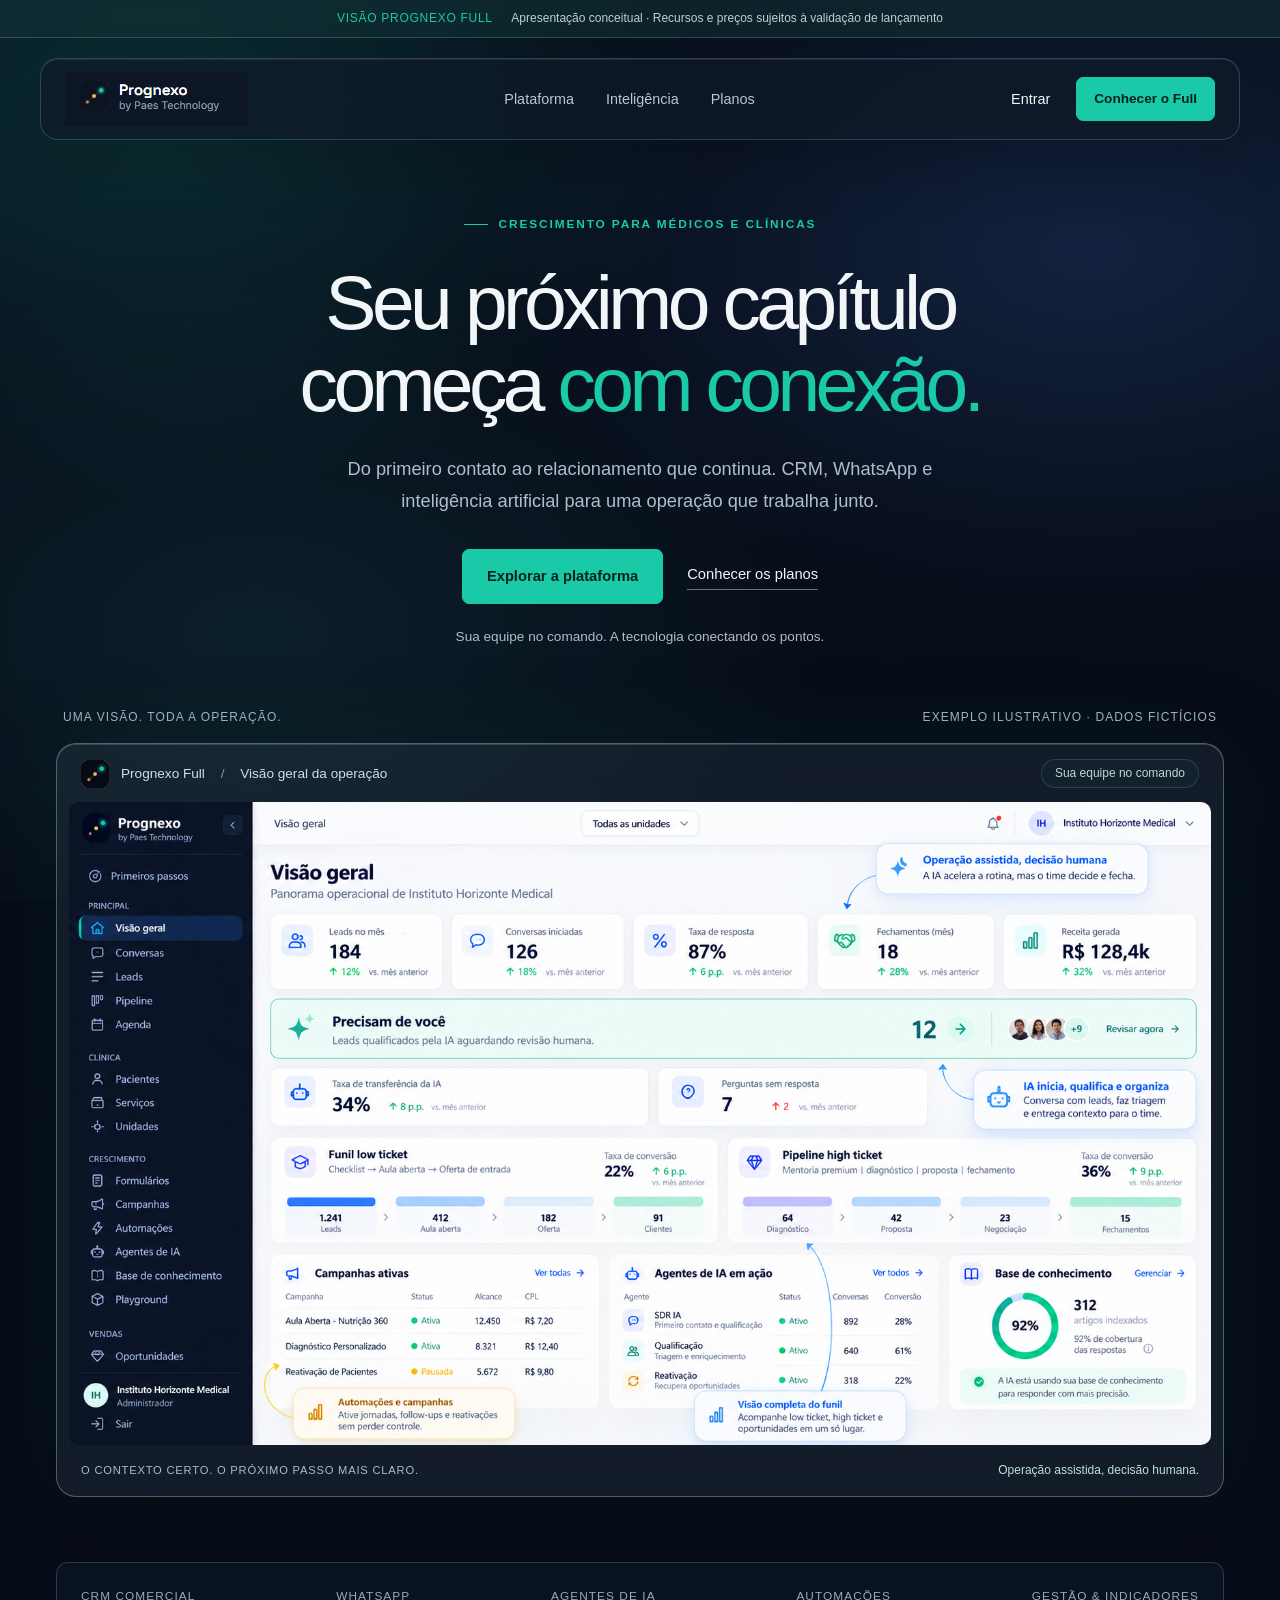
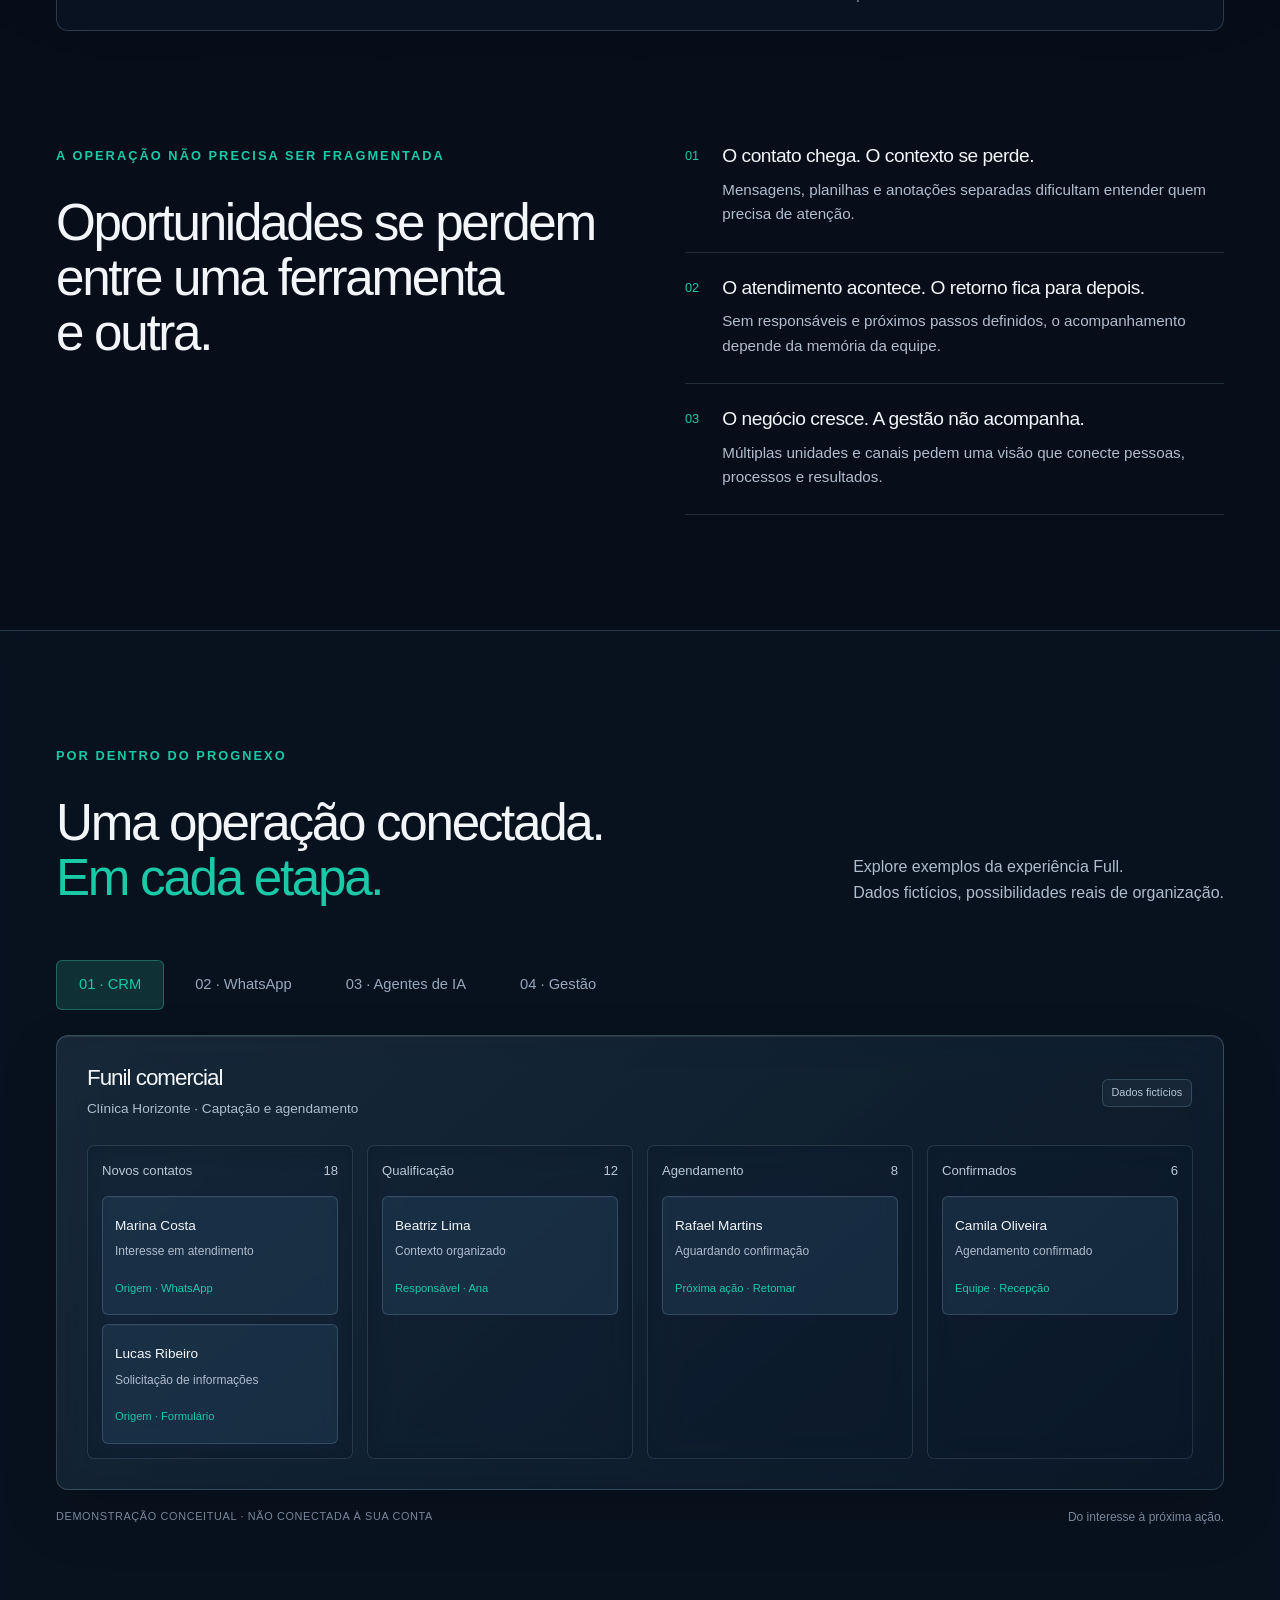
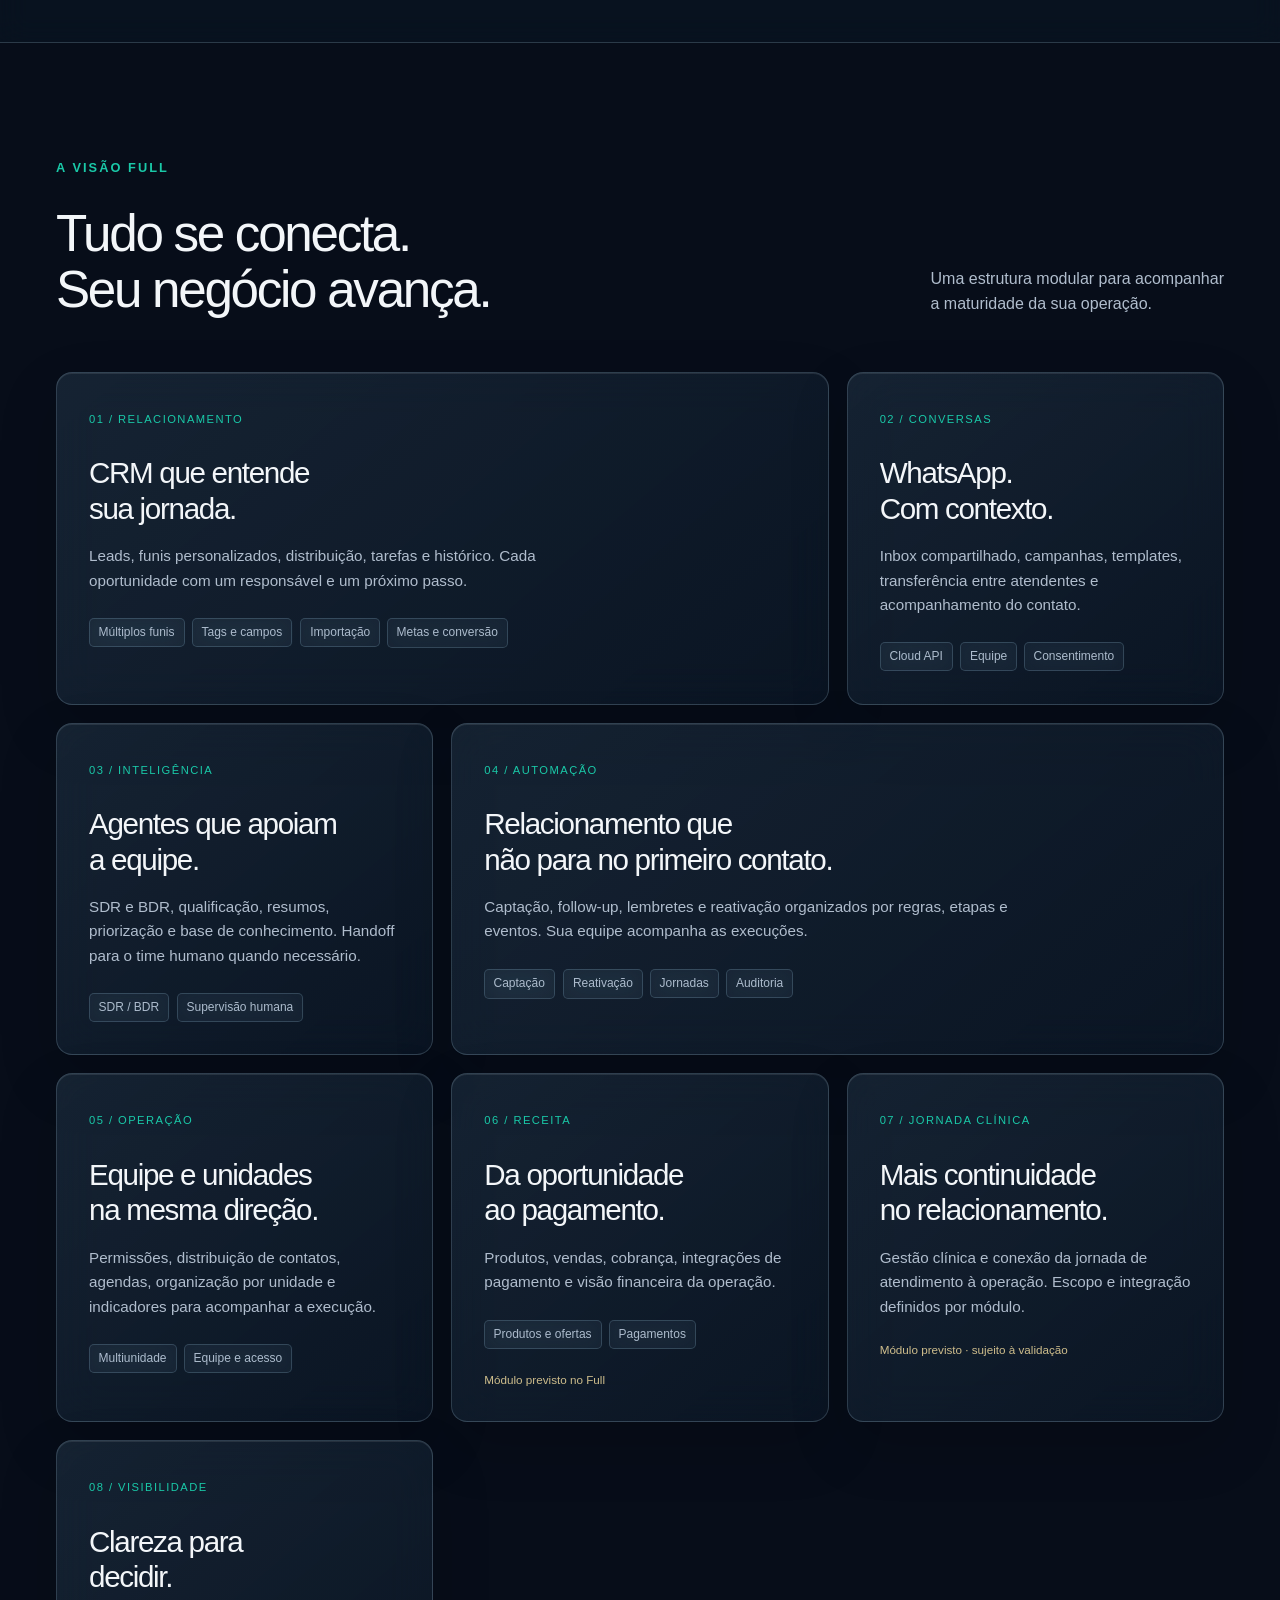
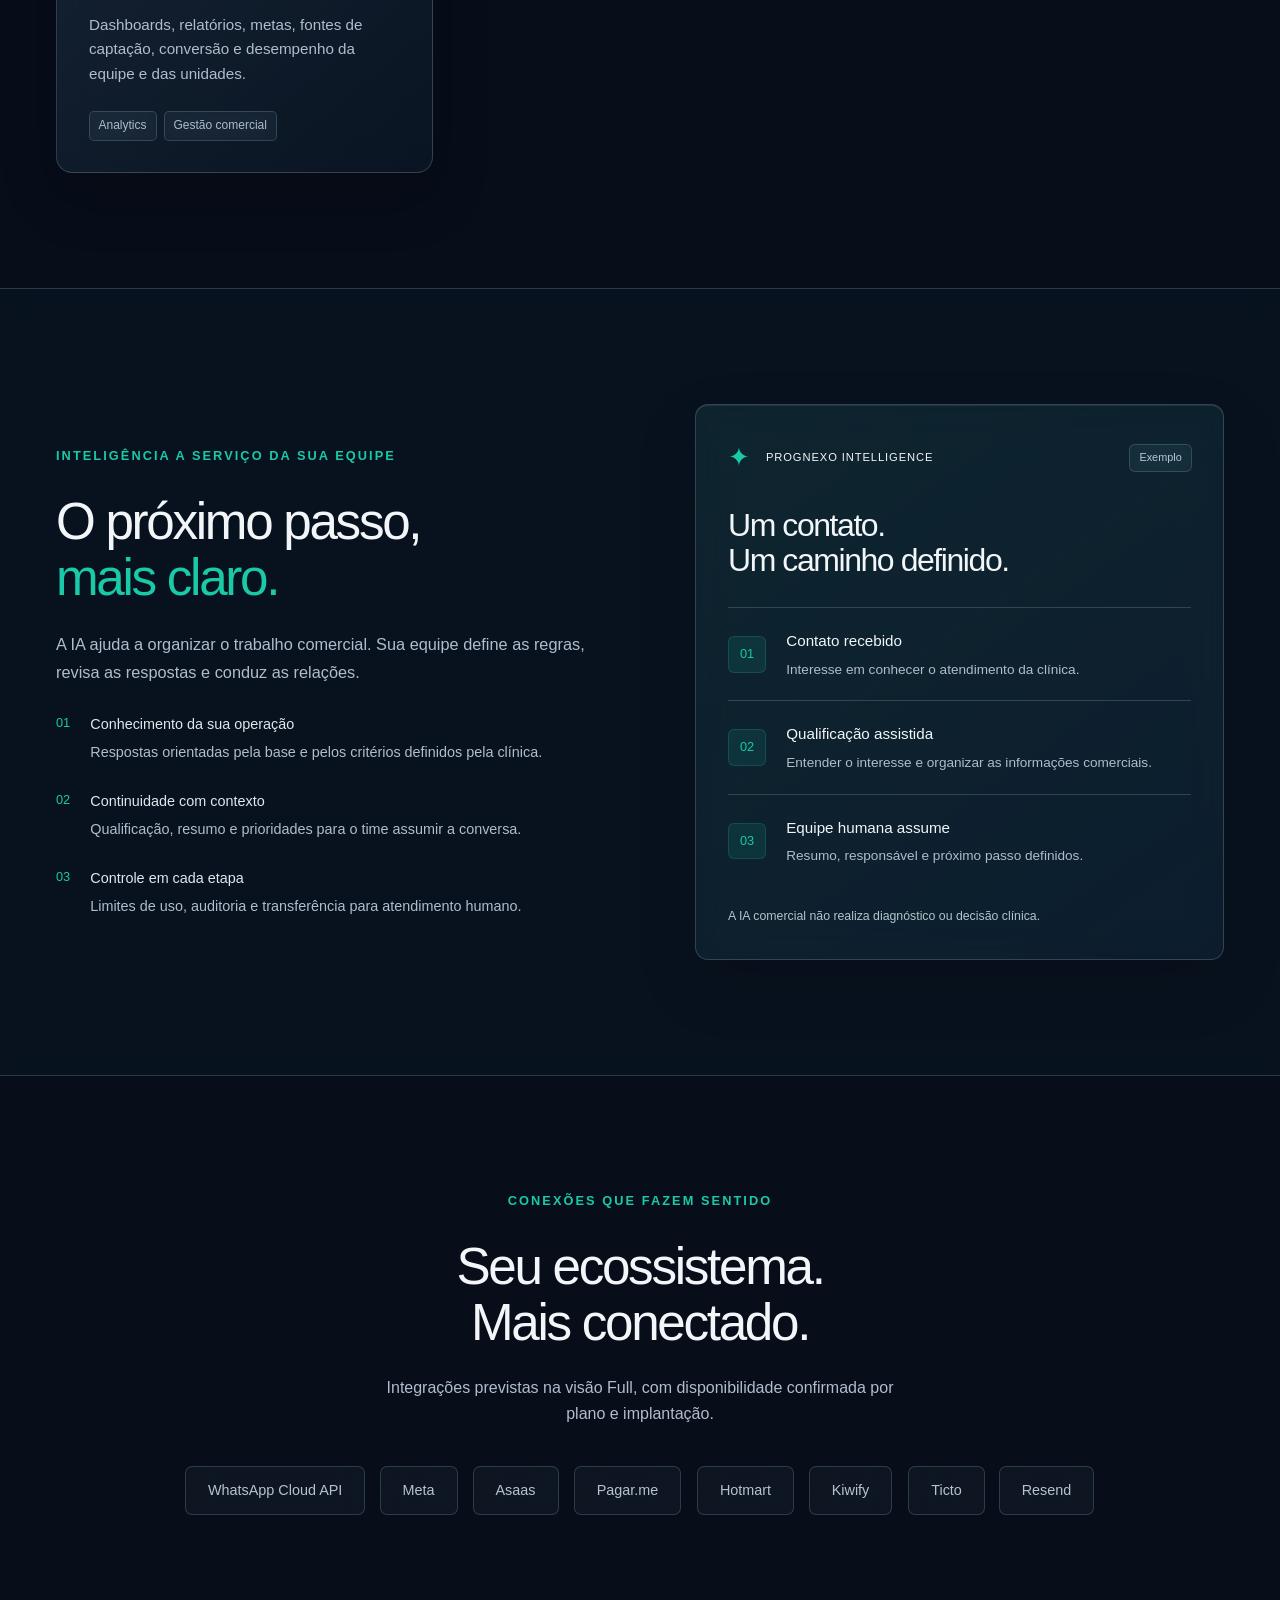
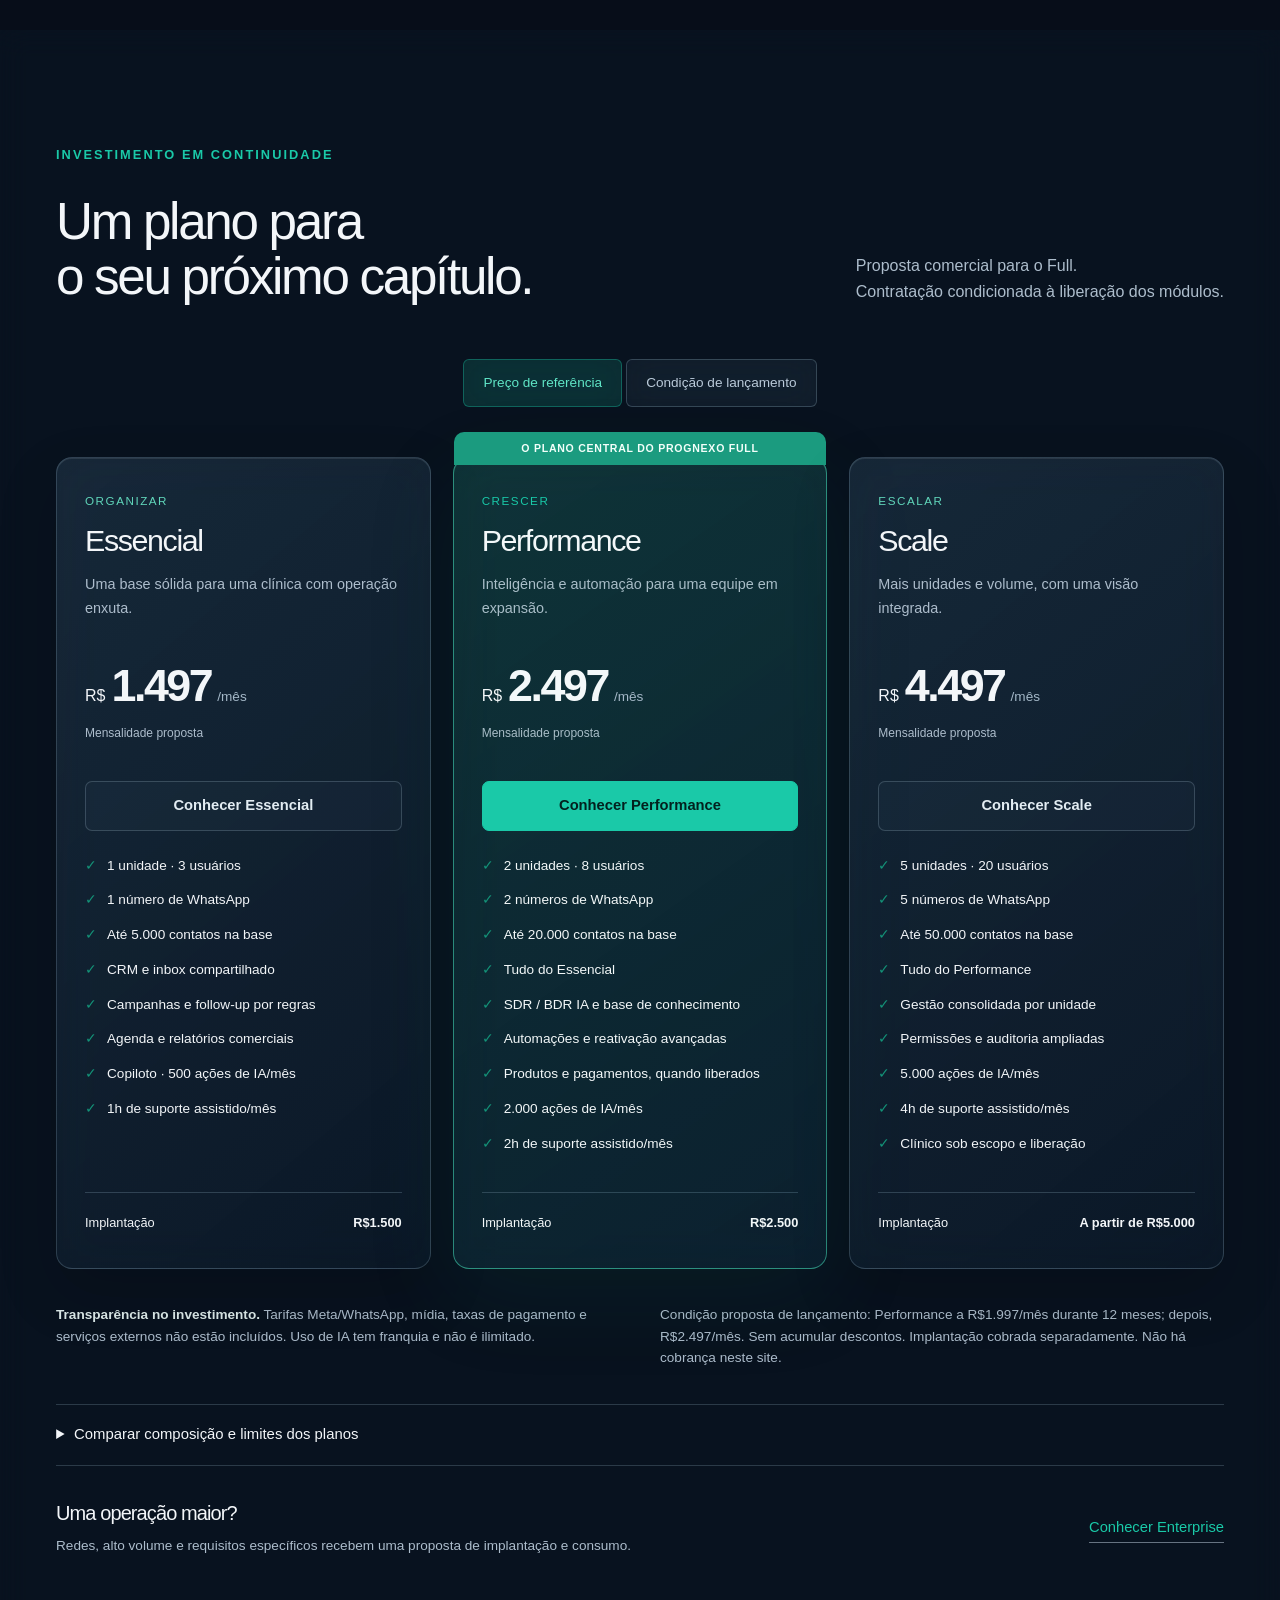
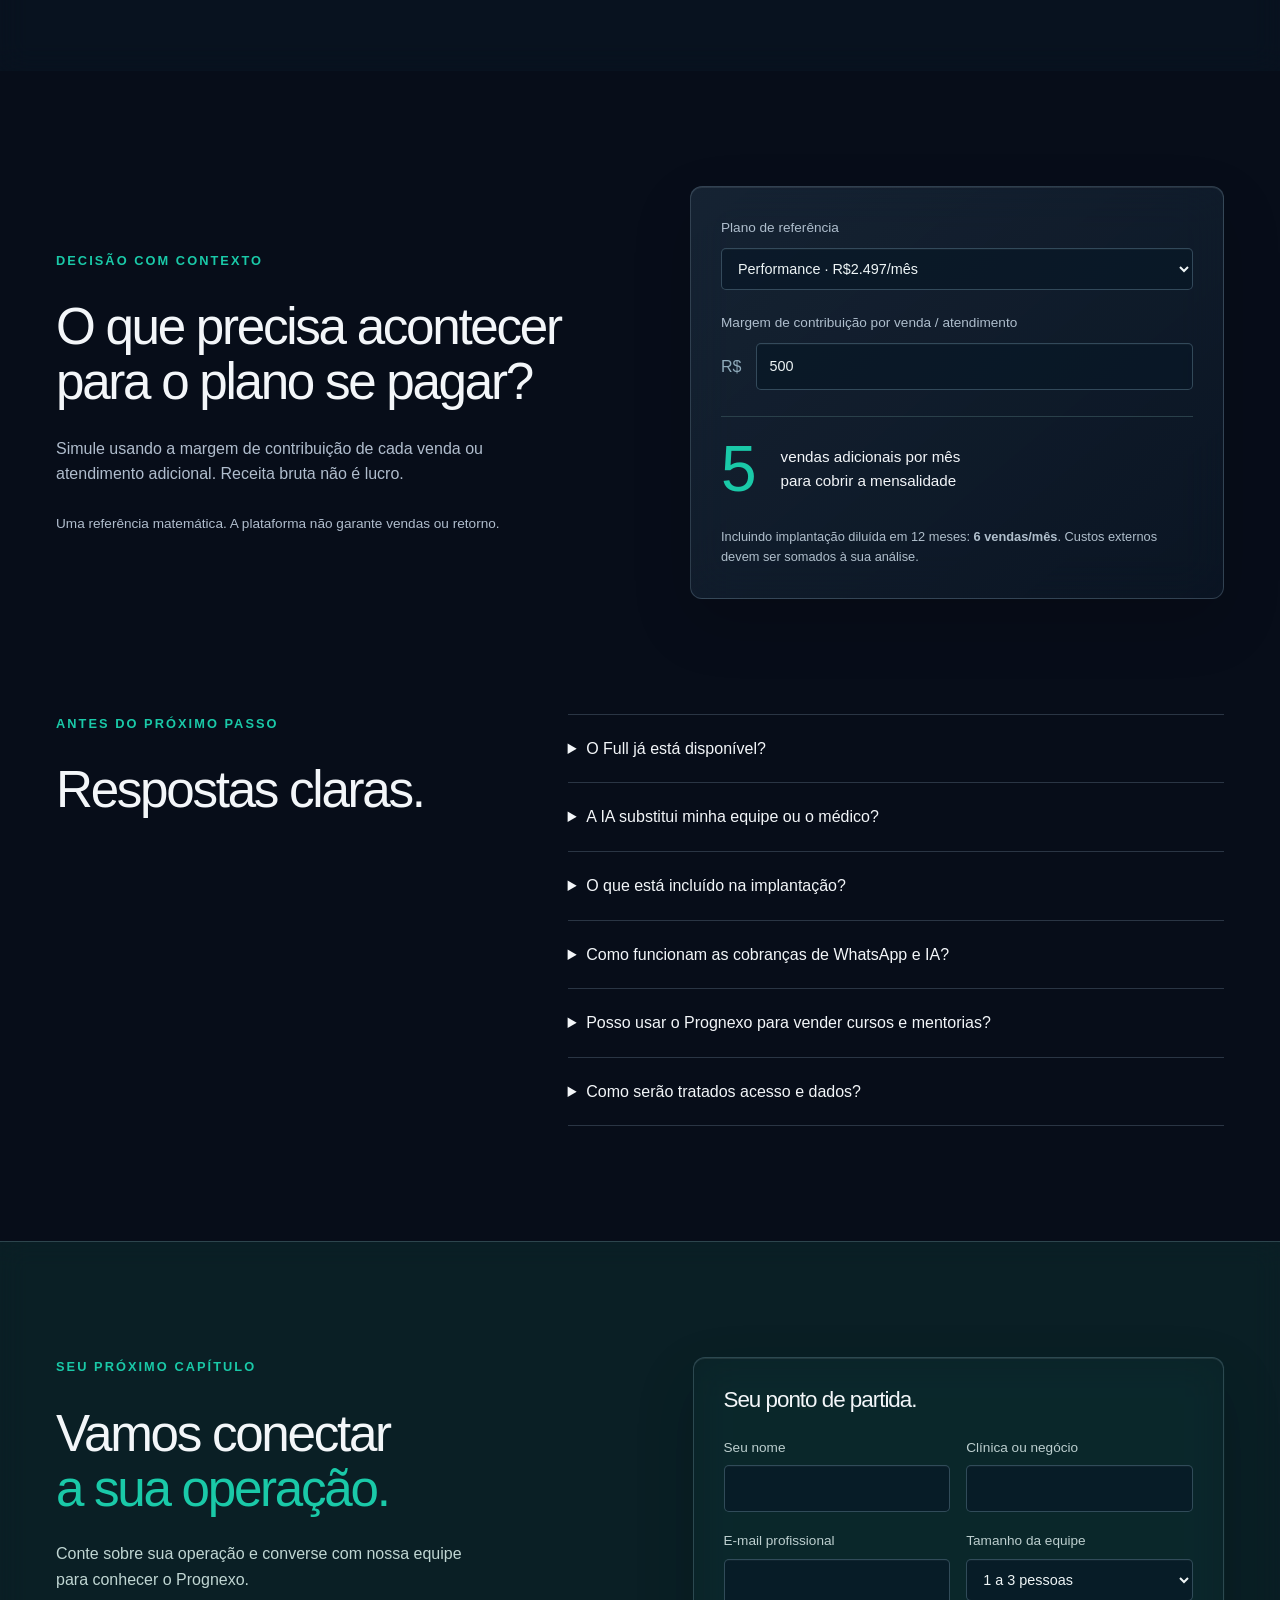
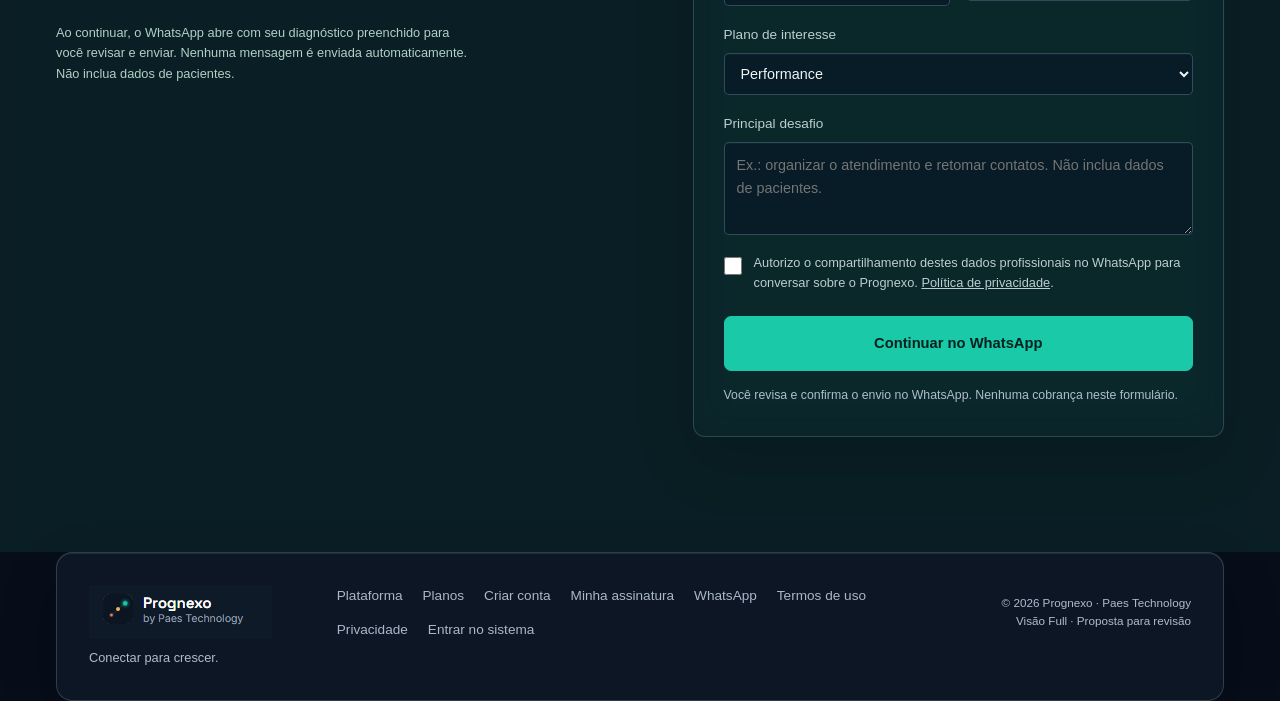
==== commit 8baed301: "feat(site): redesign Prognexo Full and preserve application access" ====
--- a/index.html
+++ b/index.html
@@ -1,764 +1,17 @@
-<!DOCTYPE html>
-<html lang="pt-BR">
-<head>
-<meta charset="UTF-8">
-<meta name="viewport" content="width=device-width, initial-scale=1">
-<title>Prognexo — CRM para médicos que vendem e cuidam</title>
-<meta name="description" content="Prognexo conecta suas vendas, seu WhatsApp e seu time de closers num único painel — sem planilha, sem número perdido, sem lead esquecido.">
-<link rel="preconnect" href="https://fonts.googleapis.com">
-<link href="https://fonts.googleapis.com/css2?family=Space+Grotesk:wght@500;600;700&family=Inter:wght@400;500;600;700&display=swap" rel="stylesheet">
-<style>
-  *{margin:0; padding:0; box-sizing:border-box;}
-  :root{
-    --bg:#070b15; --bg-2:#0a1120; --card:#111a2e; --card-flat:#0d1424;
-    --line:rgba(255,255,255,.08); --line-2:rgba(255,255,255,.14);
-    --text:#f1f3f9; --mute:#97a2ba; --mute-2:#5c6883;
-    --teal:#1ac9a8; --teal-dim:#0f7d6c; --teal-glow:rgba(26,201,168,.35); --teal-soft:rgba(26,201,168,.1);
-    --amber:#f0b85c; --amber-soft:rgba(240,184,92,.12);
-    --coral:#ea8562;
-    --r-lg:20px; --r-pill:999px;
-    --maxw:1280px;
-  }
-  html{scroll-behavior:auto;}
-  body{
-    font-family:'Inter',sans-serif; background:var(--bg); color:var(--text);
-    line-height:1.55; -webkit-font-smoothing:antialiased; overflow-x:hidden;
-  }
-  h1,h2,h3,.display{font-family:'Space Grotesk',sans-serif; letter-spacing:-.01em;}
-  a{color:inherit; text-decoration:none;}
-  img{max-width:100%; display:block;}
-  .container{max-width:var(--maxw); margin:0 auto; padding:0 24px;}
-  section{padding:clamp(72px,9vw,140px) 0;}
-  ::selection{background:var(--teal); color:#04140f;}
-
-  /* ---------- loader ---------- */
-  #loader{
-    position:fixed; top:0; right:0; bottom:0; left:0; background:var(--bg); z-index:999;
-    display:flex; align-items:center; justify-content:center;
-    transition:opacity .6s ease, visibility .6s ease;
-  }
-  #loader.hide{opacity:0; visibility:hidden; pointer-events:none;}
-  .loader-mark{font-family:'Space Grotesk'; font-weight:700; font-size:22px; letter-spacing:-.02em; color:var(--text); position:relative;}
-  .loader-mark::after{
-    content:''; position:absolute; left:0; bottom:-8px; height:2px; width:100%;
-    background:linear-gradient(90deg,transparent,var(--teal),transparent);
-    animation:sweep 1.1s ease-in-out infinite;
-  }
-  @keyframes sweep{0%{transform:translateX(-100%);}100%{transform:translateX(100%);}}
-
-  /* ---------- background texture ---------- */
-  .bg-field{position:fixed; top:0; right:0; bottom:0; left:0; z-index:-1; overflow:hidden;}
-  .bg-glow{position:absolute; border-radius:50%; filter:blur(90px); opacity:.35;}
-  .bg-glow.a{width:520px; height:520px; background:var(--teal); top:-180px; left:-120px; opacity:.14;}
-  .bg-glow.b{width:460px; height:460px; background:var(--amber); bottom:-160px; right:-100px; opacity:.08;}
-  .bg-grid{
-    position:absolute; top:0; right:0; bottom:0; left:0;
-    background-image:linear-gradient(var(--line) 1px, transparent 1px), linear-gradient(90deg, var(--line) 1px, transparent 1px);
-    background-size:64px 64px; opacity:.25; mask-image:linear-gradient(to bottom, black, transparent 70%);
-  }
-
-  /* ---------- nav ---------- */
-  header{
-    position:fixed; top:0; left:0; right:0; z-index:100;
-    padding:18px 0; transition:background .3s ease, border-color .3s ease, padding .3s ease;
-    border-bottom:1px solid transparent;
-  }
-  header.scrolled{background:rgba(7,11,21,.78); backdrop-filter:blur(14px); border-color:var(--line); padding:13px 0;}
-  nav{display:flex; align-items:center; justify-content:space-between;}
-  .logo{font-family:'Space Grotesk'; font-weight:700; font-size:17px; display:flex; align-items:center; gap:9px;}
-  .logo-dot{width:7px; height:7px; border-radius:50%; background:var(--teal); box-shadow:0 0 12px var(--teal-glow);}
-  .nav-links{display:flex; gap:34px; font-size:14px; color:var(--mute);}
-  .nav-links a{transition:color .2s;}
-  .nav-links a:hover{color:var(--text);}
-  .nav-right{display:flex; align-items:center; gap:18px;}
-  .btn{
-    display:inline-flex; align-items:center; justify-content:center; gap:8px;
-    font-size:14px; font-weight:600; padding:11px 22px; border-radius:var(--r-pill);
-    cursor:pointer; border:1px solid transparent; transition:transform .18s ease, background .2s, border-color .2s;
-    font-family:'Inter';
-  }
-  .btn:active{transform:scale(.97);}
-  .btn-primary{background:var(--teal); color:#04140f;}
-  .btn-primary:hover{background:#22ddb9;}
-  .btn-ghost{border-color:var(--line-2); color:var(--text);}
-  .btn-ghost:hover{border-color:var(--teal); color:var(--teal);}
-  .link-quiet{font-size:14px; color:var(--mute);}
-  .link-quiet:hover{color:var(--text);}
-  .hamburger{display:none; flex-direction:column; gap:5px; cursor:pointer; padding:6px;}
-  .hamburger span{width:20px; height:1.5px; background:var(--text);}
-
-  /* ---------- hero ---------- */
-  .hero{
-    min-height:100svh; display:flex; align-items:center; padding-top:110px;
-    padding-bottom:60px;
-  }
-  .hero-grid{display:grid; grid-template-columns:1.05fr .95fr; gap:60px; align-items:center;}
-  .eyebrow{
-    font-size:13px; color:var(--teal); font-weight:600; margin-bottom:20px;
-    display:flex; align-items:center; gap:9px;
-  }
-  .eyebrow-line{width:22px; height:1px; background:var(--teal);}
-  .hero h1{
-    font-size:clamp(34px,4.4vw,54px); line-height:1.08; font-weight:600; margin-bottom:26px;
-  }
-  .hero h1 span{display:block;}
-  .hero h1 .fade-line{color:var(--mute); font-weight:500; font-size:.66em;}
-  .hero p.lede{font-size:17.5px; color:var(--mute); max-width:460px; margin-bottom:36px;}
-  .hero-ctas{display:flex; gap:14px; margin-bottom:52px;}
-  /* 3D tilt mockup */
-  .tilt-stage{perspective:1400px;}
-  .tilt-card{
-    position:relative; transform-style:preserve-3d; will-change:transform;
-    background:linear-gradient(155deg, var(--card), var(--card-flat));
-    border:1px solid var(--line-2); border-radius:24px; padding:22px;
-    box-shadow:0 30px 80px -20px rgba(0,0,0,.6);
-    transition:transform .1s ease-out;
-  }
-  .mock-topbar{display:flex; align-items:center; justify-content:space-between; margin-bottom:18px; transform:translateZ(30px);}
-  .mock-dots{display:flex; gap:6px;}
-  .mock-dots span{width:8px; height:8px; border-radius:50%; background:var(--line-2);}
-  .mock-title{font-size:12px; color:var(--mute-2); font-weight:600;}
-  .mock-body{display:grid; grid-template-columns:1fr 1fr; gap:14px;}
-  .mock-panel{
-    background:var(--card-flat); border:1px solid var(--line); border-radius:14px; padding:14px;
-    transform:translateZ(18px);
-  }
-  .mock-panel h4{font-size:11.5px; color:var(--mute); font-weight:600; margin-bottom:10px;}
-  .mock-lead{
-    display:flex; align-items:center; gap:8px; padding:8px 10px; border-radius:10px;
-    background:rgba(255,255,255,.03); margin-bottom:7px; font-size:12px;
-  }
-  .mock-lead .avatar{width:20px; height:20px; border-radius:50%; flex-shrink:0;}
-  .mock-lead.t1 .avatar{background:var(--teal);}
-  .mock-lead.t2 .avatar{background:var(--amber);}
-  .mock-lead.t3 .avatar{background:var(--coral);}
-  .mock-chat{transform:translateZ(46px);}
-  .mock-bubble{
-    max-width:80%; padding:8px 12px; border-radius:12px; font-size:11.5px; margin-bottom:8px;
-  }
-  .mock-bubble.in{background:var(--card-flat); border:1px solid var(--line);}
-  .mock-bubble.out{background:var(--teal); color:#04140f; margin-left:auto;}
-  .mock-float{
-    position:absolute; top:-16px; right:-16px; background:var(--teal); color:#04140f;
-    padding:9px 14px; border-radius:12px; font-size:12px; font-weight:700;
-    transform:translateZ(70px); box-shadow:0 12px 30px -8px var(--teal-glow);
-  }
-
-  /* ---------- integrations marquee ---------- */
-  .marquee-wrap{
-    border-top:1px solid var(--line); border-bottom:1px solid var(--line);
-    padding:26px 0; overflow:hidden; position:relative;
-  }
-  .marquee-label{font-size:12.5px; color:var(--mute-2); margin-bottom:16px; text-align:center;}
-  .marquee-track{display:flex; gap:56px; width:max-content; animation:marquee 26s linear infinite;}
-  .marquee-wrap:hover .marquee-track{animation-play-state:paused;}
-  .marquee-track span{font-family:'Space Grotesk'; font-size:16px; color:var(--mute); white-space:nowrap; opacity:.7;}
-  @keyframes marquee{from{transform:translateX(0);}to{transform:translateX(-50%);}}
-
-  /* ---------- section heads ---------- */
-  .sec-head{max-width:640px; margin-bottom:56px;}
-  .sec-head .kicker{font-size:13px; color:var(--teal); font-weight:600; margin-bottom:12px;}
-  .sec-head h2{font-size:clamp(26px,3vw,36px); font-weight:600; margin-bottom:14px; line-height:1.2;}
-  .sec-head p{color:var(--mute); font-size:16px; max-width:520px;}
-
-  /* ---------- bento ---------- */
-  .bento{display:grid; grid-template-columns:repeat(12,1fr); gap:18px;}
-  .b-card{
-    border-radius:var(--r-lg); padding:26px; position:relative; overflow:hidden;
-    background:var(--card-flat); border:1px solid var(--line);
-  }
-  .b-card h3{font-size:18px; margin-bottom:8px; font-weight:600;}
-  .b-card p{font-size:14px; color:var(--mute); line-height:1.55;}
-  .b-1{grid-column:span 7;}
-  .b-2{grid-column:span 5;}
-  .b-3{grid-column:span 8;}
-  .b-4{grid-column:span 4;}
-  .b-5{grid-column:span 4;}
-  .b-6{grid-column:span 8;}
-
-  .b-1.flagship{
-    background:linear-gradient(160deg, rgba(26,201,168,.1), var(--card));
-    border-color:rgba(26,201,168,.35);
-    box-shadow:0 0 0 1px rgba(26,201,168,.08), 0 30px 60px -30px var(--teal-glow);
-    display:flex; flex-direction:column; justify-content:flex-end; min-height:280px;
-  }
-  .b-1.flagship .tag{
-    position:absolute; top:26px; left:26px; font-size:11.5px; color:var(--teal); font-weight:700;
-    background:var(--teal-soft); padding:5px 11px; border-radius:var(--r-pill);
-  }
-  .b-1.flagship .chat-preview{position:absolute; top:26px; right:26px; width:150px;}
-  .b-icon{
-    width:38px; height:38px; border-radius:11px; background:var(--card); border:1px solid var(--line);
-    display:flex; align-items:center; justify-content:center; margin-bottom:16px; font-size:17px;
-  }
-
-  /* ---------- how it works — pinned scroll ---------- */
-  .how-pin{position:relative;}
-  .how-stage{display:grid; grid-template-columns:.85fr 1.15fr; gap:70px; align-items:start;}
-  .how-steps-list{position:sticky; top:120px; display:flex; flex-direction:column; gap:2px;}
-  .how-step{
-    padding:22px 0; border-top:1px solid var(--line); cursor:pointer;
-    opacity:.4; transition:opacity .3s ease;
-  }
-  .how-step:last-child{border-bottom:1px solid var(--line);}
-  .how-step.active{opacity:1;}
-  .how-step-num{font-family:'Space Grotesk'; font-size:13px; color:var(--teal); font-weight:700; margin-bottom:6px;}
-  .how-step h3{font-size:19px; font-weight:600; margin-bottom:6px;}
-  .how-step p{font-size:14px; color:var(--mute); max-width:340px; display:none;}
-  .how-step.active p{display:block;}
-
-  .how-visual{
-    border-radius:var(--r-lg); border:1px solid var(--line); background:var(--card-flat);
-    height:460px; position:relative; overflow:hidden;
-  }
-  .how-frame{
-    position:absolute; top:0; right:0; bottom:0; left:0; padding:32px; opacity:0; transition:opacity .45s ease;
-    display:flex; flex-direction:column; justify-content:center; gap:12px;
-  }
-  .how-frame.active{opacity:1;}
-  .flow-badge{
-    display:inline-flex; align-items:center; gap:8px; padding:9px 14px; border-radius:11px;
-    background:var(--card); border:1px solid var(--line); font-size:13px; width:fit-content;
-  }
-  .flow-badge .dot{width:7px; height:7px; border-radius:50%; background:var(--teal);}
-  .flow-arrow{color:var(--mute-2); font-size:13px; margin-left:19px;}
-
-  /* ---------- use-cases ---------- */
-  .usecases{display:grid; grid-template-columns:repeat(3,1fr); gap:20px;}
-  .uc-card{padding:28px; border-radius:var(--r-lg); border:1px solid var(--line); background:var(--card-flat);}
-  .uc-card .num{font-family:'Space Grotesk'; font-size:13px; color:var(--mute-2); margin-bottom:18px;}
-  .uc-card h3{font-size:18px; margin-bottom:10px; font-weight:600;}
-  .uc-card p{font-size:14px; color:var(--mute);}
-
-  /* ---------- pricing ---------- */
-  .price-toggle{
-    display:inline-flex; background:var(--card-flat); border:1px solid var(--line); border-radius:var(--r-pill);
-    padding:4px; gap:2px; margin-bottom:44px;
-  }
-  .price-toggle button{
-    border:none; background:transparent; color:var(--mute); font-family:'Inter'; font-size:13px; font-weight:600;
-    padding:9px 16px; border-radius:var(--r-pill); cursor:pointer; transition:.2s;
-  }
-  .price-toggle button.active{background:var(--teal); color:#04140f;}
-  .price-grid{display:grid; grid-template-columns:1fr 1fr; gap:22px;}
-  .price-card{border-radius:var(--r-lg); border:1px solid var(--line); background:var(--card-flat); padding:34px;}
-  .price-card.highlight{
-    border-color:rgba(26,201,168,.4); background:linear-gradient(160deg, rgba(26,201,168,.07), var(--card-flat));
-    box-shadow:0 30px 60px -35px var(--teal-glow);
-  }
-  .price-card .plan-name{font-size:14px; color:var(--mute); font-weight:600; margin-bottom:14px;}
-  .price-card .plan-value{font-family:'Space Grotesk'; font-size:40px; font-weight:700; margin-bottom:2px;}
-  .price-card .plan-value sup{font-size:16px; font-weight:600; margin-right:2px;}
-  .price-card .plan-cycle{font-size:13px; color:var(--mute-2); margin-bottom:26px;}
-  .price-feats{list-style:none; margin-bottom:30px;}
-  .price-feats li{
-    display:flex; gap:10px; font-size:14px; color:var(--mute); padding:8px 0; border-top:1px solid var(--line);
-  }
-  .price-feats li:first-child{border-top:none;}
-  .price-feats li .ck{color:var(--teal); flex-shrink:0;}
-
-  /* ---------- faq ---------- */
-  .faq-list{max-width:760px;}
-  .faq-item{border-top:1px solid var(--line);}
-  .faq-item:last-child{border-bottom:1px solid var(--line);}
-  .faq-q{
-    display:flex; justify-content:space-between; align-items:center; gap:20px;
-    padding:22px 0; cursor:pointer; font-size:16px; font-weight:600;
-  }
-  .faq-plus{font-size:20px; color:var(--mute); transition:transform .3s ease; flex-shrink:0;}
-  .faq-item.open .faq-plus{transform:rotate(45deg); color:var(--teal);}
-  .faq-a{max-height:0; overflow:hidden; transition:max-height .35s ease;}
-  .faq-a p{padding-bottom:22px; color:var(--mute); font-size:14.5px; max-width:600px; line-height:1.6;}
-
-  /* ---------- final cta ---------- */
-  .final-cta{text-align:left; position:relative;}
-  .final-cta-inner{
-    border-radius:28px; border:1px solid var(--line-2); padding:clamp(48px,7vw,90px);
-    background:radial-gradient(circle at 20% 20%, rgba(26,201,168,.1), transparent 55%), var(--card-flat);
-    position:relative; overflow:hidden;
-  }
-  .final-cta h2{font-size:clamp(28px,4vw,44px); font-weight:600; max-width:640px; margin-bottom:30px; line-height:1.15;}
-
-  /* ---------- footer ---------- */
-  footer{border-top:1px solid var(--line); padding:60px 0 34px;}
-  .foot-grid{display:grid; grid-template-columns:1.4fr 1fr 1fr 1fr; gap:40px; margin-bottom:50px;}
-  .foot-brand p{color:var(--mute); font-size:13.5px; margin-top:14px; max-width:240px;}
-  .foot-col h4{font-size:12.5px; color:var(--mute-2); font-weight:600; margin-bottom:16px;}
-  .foot-col a{display:block; font-size:14px; color:var(--mute); margin-bottom:11px;}
-  .foot-col a:hover{color:var(--text);}
-  .foot-bottom{
-    display:flex; justify-content:space-between; padding-top:26px; border-top:1px solid var(--line);
-    font-size:12.5px; color:var(--mute-2); flex-wrap:wrap; gap:10px;
-  }
-
-  /* ---------- responsive ---------- */
-  @media(max-width:900px){
-    .nav-links, .trust-row{display:none;}
-    .hamburger{display:flex;}
-    .hero-grid{grid-template-columns:1fr; gap:44px;}
-    .hero{padding-top:100px;}
-    .bento{grid-template-columns:1fr 1fr;}
-    .b-1,.b-2,.b-3{grid-column:span 2;}
-    .b-4,.b-5,.b-6{grid-column:span 1;}
-    .how-stage{grid-template-columns:1fr;}
-    .how-steps-list{position:static;}
-    .how-visual{height:320px;}
-    .usecases{grid-template-columns:1fr;}
-    .price-grid{grid-template-columns:1fr;}
-    .foot-grid{grid-template-columns:1fr 1fr; gap:30px;}
-  }
-  @media(max-width:560px){
-    .bento{grid-template-columns:1fr;}
-    .b-1,.b-2,.b-3,.b-4,.b-5,.b-6{grid-column:span 1;}
-    .b-1.flagship .chat-preview{display:none;}
-    .foot-grid{grid-template-columns:1fr;}
-    section{padding:56px 0;}
-  }
-
-  @media(prefers-reduced-motion: reduce){
-    *{animation-duration:.001ms !important; transition-duration:.001ms !important;}
-  }
-</style>
-</head>
-<body>
-
-<div id="loader"><div class="loader-mark">Prognexo</div></div>
-
-<div class="bg-field">
-  <div class="bg-grid"></div>
-  <div class="bg-glow a"></div>
-  <div class="bg-glow b"></div>
-</div>
-
-<header id="header">
-  <div class="container">
-    <nav>
-      <div class="logo"><span class="logo-dot"></span>Prognexo</div>
-      <div class="nav-links">
-        <a href="#produto">Produto</a>
-        <a href="#como-funciona">Como funciona</a>
-        <a href="#precos">Preços</a>
-        <a href="#faq">Perguntas</a>
-      </div>
-      <div class="nav-right">
-        <a href="https://app.prognexo.com.br/#/login" class="link-quiet">Entrar</a>
-        <a href="#cta" class="btn btn-primary">Solicitar acesso</a>
-        <div class="hamburger" id="hamburger"><span></span><span></span><span></span></div>
-      </div>
-    </nav>
-  </div>
-</header>
-
-<!-- HERO -->
-<section class="hero">
-  <div class="container hero-grid">
-    <div>
-      <div class="eyebrow"><span class="eyebrow-line"></span>CRM para quem vende e cuida de pacientes</div>
-      <h1>
-        <span>Cada venda vira lead.</span>
-        <span>Cada lead vira paciente.</span>
-        <span class="fade-line">Sem planilha no meio.</span>
-      </h1>
-      <p class="lede">Prognexo conecta suas vendas, seu WhatsApp e seu time de closers num único painel — leads chegam sozinhos, se distribuem sozinhos, e você responde sem sair da tela.</p>
-      <div class="hero-ctas">
-        <a href="#cta" class="btn btn-primary">Solicitar acesso</a>
-        <a href="#como-funciona" class="btn btn-ghost">Ver como funciona</a>
-      </div>
-    </div>
-
-    <div class="tilt-stage">
-      <div class="tilt-card" id="heroTilt">
-        <div class="mock-float">+12 leads hoje</div>
-        <div class="mock-topbar">
-          <div class="mock-dots"><span></span><span></span><span></span></div>
-          <div class="mock-title">Pipeline · Dra. Camila</div>
-        </div>
-        <div class="mock-body">
-          <div class="mock-panel">
-            <h4>Em conversa</h4>
-            <div class="mock-lead t1"><span class="avatar"></span>Marina Souza</div>
-            <div class="mock-lead t2"><span class="avatar"></span>Rafael Lima</div>
-            <div class="mock-lead t3"><span class="avatar"></span>Bianca Reis</div>
-          </div>
-          <div class="mock-panel mock-chat">
-            <h4>WhatsApp</h4>
-            <div class="mock-bubble in">Oi! Vi o anúncio da mentoria</div>
-            <div class="mock-bubble out">Consigo te explicar agora 👍</div>
-            <div class="mock-bubble in">Perfeito, pode ser</div>
-          </div>
-        </div>
-      </div>
-    </div>
-  </div>
-</section>
-
-<!-- INTEGRATIONS MARQUEE -->
-<div class="marquee-wrap">
-  <div class="container">
-    <p class="marquee-label">Conecta com o que você já usa</p>
-  </div>
-  <div class="marquee-track">
-    <span>Kiwify</span><span>Hotmart</span><span>Ticto</span><span>Pagar.me</span><span>WhatsApp Business</span><span>Google Calendar</span><span>Asaas</span>
-    <span>Kiwify</span><span>Hotmart</span><span>Ticto</span><span>Pagar.me</span><span>WhatsApp Business</span><span>Google Calendar</span><span>Asaas</span>
-  </div>
-</div>
-
-<!-- BENTO / PRODUTO -->
-<section id="produto">
-  <div class="container">
-    <div class="sec-head">
-      <div class="kicker">O painel</div>
-      <h2>Tudo que hoje vive espalhado em 4 abas diferentes</h2>
-      <p>WhatsApp, planilha de leads, agenda do Google e relatório do financeiro — cada coisa no seu canto. O Prognexo junta isso num lugar só, sem trabalho manual.</p>
-    </div>
-
-    <div class="bento">
-      <div class="b-card b-1 flagship">
-        <span class="tag">Ao vivo</span>
-        <div class="chat-preview">
-          <div class="mock-bubble in" style="font-size:10.5px;">Quero saber mais</div>
-          <div class="mock-bubble out" style="font-size:10.5px;">Te chamo em 5 min!</div>
-        </div>
-        <h3>Responda o WhatsApp de dentro do painel</h3>
-        <p>Sem abrir o celular. Sua mensagem sai pelo número real do médico, com histórico completo do lead e fila entre closers.</p>
-      </div>
-      <div class="b-card b-2">
-        <div class="b-icon">⇄</div>
-        <h3>Distribuição automática</h3>
-        <p>Todo lead novo cai pro closer com menos conversa em aberto — ninguém trabalha mais que o outro, sem precisar de um gestor decidindo na mão.</p>
-      </div>
-      <div class="b-card b-3">
-        <div class="b-icon">▤</div>
-        <h3>Funil visual</h3>
-        <p>Arraste um card de etapa e o funil inteiro se atualiza — sem planilha, sem "esqueci de mover esse lead".</p>
-      </div>
-      <div class="b-card b-4">
-        <div class="b-icon">↺</div>
-        <h3>Reativação de pacientes</h3>
-        <p>O sistema avisa quem esfriou, antes de virar paciente perdido de vez.</p>
-      </div>
-      <div class="b-card b-5">
-        <div class="b-icon">▥</div>
-        <h3>Relatórios prontos</h3>
-        <p>Receita, conversão por closer, comparecimento — exportado, sem pedir pro financeiro.</p>
-      </div>
-      <div class="b-card b-6">
-        <div class="b-icon">◔</div>
-        <h3>Agenda sincronizada</h3>
-        <p>Sua agenda do Google e a do consultório são a mesma coisa, dos dois lados.</p>
-      </div>
-    </div>
-  </div>
-</section>
-
-<!-- COMO FUNCIONA (pinned scroll story) -->
-<section id="como-funciona" class="how-pin">
-  <div class="container">
-    <div class="sec-head">
-      <div class="kicker">Do clique à consulta</div>
-      <h2>Três etapas, nenhuma delas manual</h2>
-    </div>
-
-    <div class="how-stage">
-      <div class="how-steps-list" id="howSteps">
-        <div class="how-step active" data-step="0">
-          <div class="how-step-num">01</div>
-          <h3>Conecte suas vendas</h3>
-          <p>Kiwify, Hotmart, Ticto ou Pagar.me — qualquer venda vira lead automaticamente, sem digitar nada na mão.</p>
-        </div>
-        <div class="how-step" data-step="1">
-          <div class="how-step-num">02</div>
-          <h3>O lead se distribui sozinho</h3>
-          <p>Cai direto pro closer certo, já organizado num funil visual — sem grupo de WhatsApp decidindo quem atende quem.</p>
-        </div>
-        <div class="how-step" data-step="2">
-          <div class="how-step-num">03</div>
-          <h3>Feche pelo próprio WhatsApp</h3>
-          <p>Sua equipe responde de dentro do painel, com histórico e contexto — e você acompanha a conversão em tempo real.</p>
-        </div>
-      </div>
-
-      <div class="how-visual">
-        <div class="how-frame active" data-frame="0">
-          <div class="flow-badge"><span class="dot"></span>Venda na Kiwify</div>
-          <div class="flow-arrow">↓ webhook automático</div>
-          <div class="flow-badge"><span class="dot" style="background:var(--amber);"></span>Lead criado no Prognexo</div>
-        </div>
-        <div class="how-frame" data-frame="1">
-          <div class="flow-badge"><span class="dot"></span>Lead novo</div>
-          <div class="flow-arrow">↓ round-robin</div>
-          <div class="flow-badge"><span class="dot" style="background:var(--amber);"></span>Closer com menos fila</div>
-          <div class="flow-arrow">↓</div>
-          <div class="flow-badge"><span class="dot" style="background:var(--coral);"></span>Card no funil</div>
-        </div>
-        <div class="how-frame" data-frame="2">
-          <div class="mock-bubble in">Ainda dá tempo de entrar?</div>
-          <div class="mock-bubble out">Dá sim! Te mando o link agora</div>
-          <div class="flow-badge" style="margin-top:8px;"><span class="dot"></span>Respondido em 2 min</div>
-        </div>
-      </div>
-    </div>
-  </div>
-</section>
-
-<!-- USE CASES -->
-<section>
-  <div class="container">
-    <div class="sec-head">
-      <div class="kicker">Feito para</div>
-      <h2>Três formas de operação, um painel só</h2>
-    </div>
-    <div class="usecases">
-      <div class="uc-card">
-        <div class="num">Mentorias e cursos</div>
-        <h3>Venda recorrente, vários produtos</h3>
-        <p>Cada lançamento cai automaticamente no funil certo, sem misturar quem comprou o quê.</p>
-      </div>
-      <div class="uc-card">
-        <div class="num">Clínicas e consultórios</div>
-        <h3>Agenda cheia, sem paciente esquecido</h3>
-        <p>Reativação automática avisa quem sumiu antes que vire falta definitiva.</p>
-      </div>
-      <div class="uc-card">
-        <div class="num">Times com vários closers</div>
-        <h3>Fila justa, métrica clara</h3>
-        <p>Cada closer vê só os próprios leads — comissão sem discussão sobre quem atendeu quem.</p>
-      </div>
-    </div>
-  </div>
-</section>
-
-<!-- PRICING -->
-<section id="precos">
-  <div class="container">
-    <div class="sec-head">
-      <div class="kicker">Investimento</div>
-      <h2>Dois planos, sem letra miúda</h2>
-      <p>Cancela quando quiser. Sem fidelidade, sem taxa de setup.</p>
-    </div>
-
-    <div class="price-toggle" id="priceToggle">
-      <button class="active" data-cycle="mensal">Mensal</button>
-      <button data-cycle="trimestral">Trimestral</button>
-      <button data-cycle="semestral">Semestral</button>
-      <button data-cycle="anual">Anual</button>
-    </div>
-
-    <div class="price-grid">
-      <div class="price-card">
-        <div class="plan-name">Vendas</div>
-        <div class="plan-value"><sup>R$</sup><span id="priceVendas">197</span></div>
-        <div class="plan-cycle">por mês</div>
-        <ul class="price-feats">
-          <li><span class="ck">✓</span>Leads ilimitados</li>
-          <li><span class="ck">✓</span>Funil visual (pipeline)</li>
-          <li><span class="ck">✓</span>Distribuição automática entre closers</li>
-          <li><span class="ck">✓</span>Relatórios e exportação</li>
-        </ul>
-        <a href="https://app.prognexo.com.br/#/meu-plano?modulo=vendas&periodicidade=mensal" class="btn btn-ghost" style="width:100%;">Começar agora</a>
-      </div>
-
-      <div class="price-card highlight">
-        <div class="plan-name">Combo</div>
-        <div class="plan-value"><sup>R$</sup>247</div>
-        <div class="plan-cycle">por mês · tudo incluso</div>
-        <ul class="price-feats">
-          <li><span class="ck">✓</span>Tudo do plano Vendas</li>
-          <li><span class="ck">✓</span>WhatsApp integrado ao painel</li>
-          <li><span class="ck">✓</span>Agenda sincronizada com Google</li>
-          <li><span class="ck">✓</span>Reativação automática de pacientes</li>
-        </ul>
-        <a href="https://app.prognexo.com.br/#/cadastro" class="btn btn-primary" style="width:100%;">Começar agora</a>
-      </div>
-    </div>
-  </div>
-</section>
-
-<!-- FAQ -->
-<section id="faq">
-  <div class="container">
-    <div class="sec-head">
-      <div class="kicker">Dúvidas comuns</div>
-      <h2>Perguntas que todo médico faz antes de trocar de sistema</h2>
-    </div>
-    <div class="faq-list">
-      <div class="faq-item open">
-        <div class="faq-q">Preciso trocar de número de WhatsApp?<span class="faq-plus">+</span></div>
-        <div class="faq-a"><p>Não. Você conecta o número que já usa hoje, via WhatsApp Business API — nada muda pra quem te escreve.</p></div>
-      </div>
-      <div class="faq-item">
-        <div class="faq-q">Dá pra usar Kiwify e Hotmart ao mesmo tempo?<span class="faq-plus">+</span></div>
-        <div class="faq-a"><p>Dá. Você pode conectar as quatro plataformas (Kiwify, Hotmart, Ticto e Pagar.me) ao mesmo tempo — cada venda vira lead, não importa de onde veio.</p></div>
-      </div>
-      <div class="faq-item">
-        <div class="faq-q">Meu closer vê os dados de outros médicos?<span class="faq-plus">+</span></div>
-        <div class="faq-a"><p>Não. O acesso é isolado por médico — cada closer só enxerga os leads que foram atribuídos a ele.</p></div>
-      </div>
-      <div class="faq-item">
-        <div class="faq-q">Tem fidelidade ou contrato de permanência?<span class="faq-plus">+</span></div>
-        <div class="faq-a"><p>Não. É mensal, e você cancela quando quiser, direto pelo painel.</p></div>
-      </div>
-      <div class="faq-item">
-        <div class="faq-q">Dá pra importar minha base de leads atual?<span class="faq-plus">+</span></div>
-        <div class="faq-a"><p>Dá, por planilha. Nossa equipe te ajuda na primeira importação sem custo.</p></div>
-      </div>
-      <div class="faq-item">
-        <div class="faq-q">Preciso saber programar pra configurar?<span class="faq-plus">+</span></div>
-        <div class="faq-a"><p>Não. Cada integração é feita colando um link — sem código, sem desenvolvedor.</p></div>
-      </div>
-    </div>
-  </div>
-</section>
-
-<!-- FINAL CTA -->
-<section id="cta" class="final-cta">
-  <div class="container">
-    <div class="final-cta-inner">
-      <div class="kicker" style="margin-bottom:16px;">Comece hoje</div>
-      <h2>Pare de perder lead por mensagem que ninguém respondeu a tempo.</h2>
-      <a href="https://app.prognexo.com.br/#/cadastro" class="btn btn-primary">Solicitar acesso</a>
-    </div>
-  </div>
-</section>
-
-<footer>
-  <div class="container">
-    <div class="foot-grid">
-      <div class="foot-brand">
-        <div class="logo"><span class="logo-dot"></span>Prognexo</div>
-        <p>CRM para médicos e clínicas que vendem online e cuidam de pacientes recorrentes.</p>
-      </div>
-      <div class="foot-col">
-        <h4>Produto</h4>
-        <a href="#produto">Funcionalidades</a>
-        <a href="#precos">Preços</a>
-        <a href="#faq">Perguntas</a>
-      </div>
-      <div class="foot-col">
-        <h4>Empresa</h4>
-        <a href="https://wa.me/554430472098">Falar no WhatsApp</a>
-        <a href="https://app.prognexo.com.br/#/login">Acessar minha conta</a>
-      </div>
-      <div class="foot-col">
-        <h4>Legal</h4>
-        <a href="#">Termos de uso</a>
-        <a href="#">Privacidade</a>
-      </div>
-    </div>
-    <div class="foot-bottom">
-      <span>© 2026 Prognexo — um produto Paes Technology</span>
-      <span>Maringá, PR</span>
-    </div>
-  </div>
-</footer>
-
-<script>
-  // loader
-  window.addEventListener('load', () => {
-    setTimeout(() => document.getElementById('loader').classList.add('hide'), 500);
-  });
-
-  // header on scroll
-  const header = document.getElementById('header');
-  window.addEventListener('scroll', () => {
-    header.classList.toggle('scrolled', window.scrollY > 30);
-  }, { passive: true });
-
-  // mobile hamburger -> just toggles nav links visibility inline for preview
-  const hamburger = document.getElementById('hamburger');
-  hamburger?.addEventListener('click', () => {
-    const links = document.querySelector('.nav-links');
-    const visible = links.style.display === 'flex';
-    links.style.display = visible ? 'none' : 'flex';
-    links.style.cssText += visible ? '' : 'position:fixed; top:64px; left:0; right:0; background:rgba(7,11,21,.98); flex-direction:column; padding:24px; gap:20px; border-bottom:1px solid var(--line);';
-  });
-
-  // ---- signature interaction: pointer-follow 3D tilt ----
-  function attachTilt(el, maxDeg = 10) {
-    if (window.matchMedia('(prefers-reduced-motion: reduce)').matches) return;
-    let raf = null;
-    function handle(x, y) {
-      const rect = el.getBoundingClientRect();
-      const px = (x - rect.left) / rect.width - 0.5;
-      const py = (y - rect.top) / rect.height - 0.5;
-      const rotY = px * maxDeg * 2;
-      const rotX = -py * maxDeg * 2;
-      cancelAnimationFrame(raf);
-      raf = requestAnimationFrame(() => {
-        el.style.transform = `rotateX(${rotX}deg) rotateY(${rotY}deg)`;
-      });
-    }
-    el.addEventListener('pointermove', (e) => handle(e.clientX, e.clientY));
-    el.addEventListener('pointerleave', () => {
-      cancelAnimationFrame(raf);
-      el.style.transform = 'rotateX(0deg) rotateY(0deg)';
-    });
-  }
-  attachTilt(document.getElementById('heroTilt'), 9);
-
-  // ---- FAQ accordion ----
-  document.querySelectorAll('.faq-item').forEach((item) => {
-    const q = item.querySelector('.faq-q');
-    const a = item.querySelector('.faq-a');
-    if (item.classList.contains('open')) a.style.maxHeight = a.scrollHeight + 'px';
-    q.addEventListener('click', () => {
-      const isOpen = item.classList.contains('open');
-      document.querySelectorAll('.faq-item').forEach((i) => {
-        i.classList.remove('open');
-        i.querySelector('.faq-a').style.maxHeight = null;
-      });
-      if (!isOpen) {
-        item.classList.add('open');
-        a.style.maxHeight = a.scrollHeight + 'px';
-      }
-    });
-  });
-
-  // ---- pricing toggle ----
-  const cyclePrices = { mensal: 197, trimestral: 167, semestral: 147, anual: 117 };
-  document.getElementById('priceToggle').addEventListener('click', (e) => {
-    const btn = e.target.closest('button');
-    if (!btn) return;
-    document.querySelectorAll('#priceToggle button').forEach((b) => b.classList.remove('active'));
-    btn.classList.add('active');
-    document.getElementById('priceVendas').textContent = cyclePrices[btn.dataset.cycle];
-    document.querySelectorAll('.price-card a.btn').forEach((a) => {
-      if (a.href.includes('meu-plano')) {
-        const url = new URL(a.href);
-        url.searchParams.set('periodicidade', btn.dataset.cycle);
-        a.href = url.toString();
-      }
-    });
-  });
-
-  // ---- how-it-works: scroll-driven step switching ----
-  const steps = document.querySelectorAll('.how-step');
-  const frames = document.querySelectorAll('.how-frame');
-  const howSection = document.getElementById('como-funciona');
-
-  function setStep(i) {
-    steps.forEach((s, idx) => s.classList.toggle('active', idx === i));
-    frames.forEach((f, idx) => f.classList.toggle('active', idx === i));
-  }
-  steps.forEach((s) => s.addEventListener('click', () => setStep(Number(s.dataset.step))));
-
-  let ticking = false;
-  window.addEventListener('scroll', () => {
-    if (ticking) return;
-    ticking = true;
-    requestAnimationFrame(() => {
-      const rect = howSection.getBoundingClientRect();
-      const vh = window.innerHeight;
-      const total = rect.height - vh;
-      if (total > 0 && rect.top < vh * 0.3 && rect.bottom > vh * 0.3) {
-        const progress = Math.min(1, Math.max(0, (-rect.top) / total));
-        const idx = Math.min(steps.length - 1, Math.floor(progress * steps.length));
-        setStep(idx);
-      }
-      ticking = false;
-    });
-  }, { passive: true });
-</script>
-
-</body>
-</html>
+<!doctype html><html lang="pt-BR"><head><meta charset="utf-8"><meta name="viewport" content="width=device-width,initial-scale=1"><title>Prognexo Full — Sua operação, conectada.</title><meta name="description" content="Conheça a visão Prognexo Full: CRM, WhatsApp, agentes de IA e gestão em uma plataforma para médicos e clínicas."><link rel="icon" type="image/png" sizes="1024x1024" href="assets/prognexo-icone.png"><link rel="apple-touch-icon" href="assets/prognexo-icone.png"><link rel="stylesheet" href="style.css"><script src="app.js" defer></script></head><body>
+<a class="skip" href="#main">Ir para o conteúdo</a><div class="concept">VISÃO PROGNEXO FULL <span>Apresentação conceitual · Recursos e preços sujeitos à validação de lançamento</span></div>
+<header><a class="brand" href="#" aria-label="Prognexo início"><img class="brand-image" src="assets/prognexo-logo.png" alt="Prognexo by Paes Technology" width="183" height="54"></a><nav aria-label="Navegação principal"><a href="#plataforma">Plataforma</a><a href="#inteligencia">Inteligência</a><a href="#planos">Planos</a></nav><div class="nav-actions"><a class="login" href="https://app.prognexo.com.br/#/login" target="_blank" rel="noopener">Entrar</a><a class="button small" href="#contato">Conhecer o Full</a></div></header>
+<main id="main"><section class="hero wrap"><div class="hero-copy"><p class="eyebrow"><span class="dash"></span> CRESCIMENTO PARA MÉDICOS E CLÍNICAS</p><h1>Seu próximo capítulo<br>começa <em>com conexão.</em></h1><p class="lead">Do primeiro contato ao relacionamento que continua. CRM, WhatsApp e inteligência artificial para uma operação que trabalha junto.</p><div class="hero-actions"><a class="button" href="#demo">Explorar a plataforma</a><a class="text-link" href="#planos">Conhecer os planos</a></div><p class="micro">Sua equipe no comando. A tecnologia conectando os pontos.</p></div>
+<div class="hero-visual"><div class="preview-label"><span>UMA VISÃO. TODA A OPERAÇÃO.</span><span>EXEMPLO ILUSTRATIVO · DADOS FICTÍCIOS</span></div><figure class="product-showcase"><div class="showcase-toolbar"><img src="assets/prognexo-icone.png" alt="" width="28" height="28"><span>Prognexo Full <span class="toolbar-divider">/</span> Visão geral da operação</span><span class="showcase-tag">Sua equipe no comando</span></div><img class="product-image" src="assets/prognexo-painel.png" width="1672" height="941" fetchpriority="high" alt="Painel conceitual Prognexo Full do Instituto Horizonte Medical, com leads, conversas, pipeline, campanhas, agentes de IA e base de conhecimento. A IA inicia e qualifica; a equipe humana decide e fecha."><figcaption><span>O CONTEXTO CERTO. O PRÓXIMO PASSO MAIS CLARO.</span><span>Operação assistida, decisão humana.</span></figcaption></figure></div></section>
+<div class="capability-strip wrap"><span>CRM COMERCIAL</span><span>WHATSAPP</span><span>AGENTES DE IA</span><span>AUTOMAÇÕES</span><span>GESTÃO & INDICADORES</span></div>
+<section class="wrap section pain"><div><p class="eyebrow">A OPERAÇÃO NÃO PRECISA SER FRAGMENTADA</p><h2>Oportunidades se perdem<br>entre uma ferramenta<br>e outra.</h2></div><div class="pain-list"><article><span>01</span><div><h3>O contato chega. O contexto se perde.</h3><p>Mensagens, planilhas e anotações separadas dificultam entender quem precisa de atenção.</p></div></article><article><span>02</span><div><h3>O atendimento acontece. O retorno fica para depois.</h3><p>Sem responsáveis e próximos passos definidos, o acompanhamento depende da memória da equipe.</p></div></article><article><span>03</span><div><h3>O negócio cresce. A gestão não acompanha.</h3><p>Múltiplas unidades e canais pedem uma visão que conecte pessoas, processos e resultados.</p></div></article></div></section>
+<section id="demo" class="section demo-section"><div class="wrap"><div class="section-heading"><div><p class="eyebrow">POR DENTRO DO PROGNEXO</p><h2>Uma operação conectada.<br><em>Em cada etapa.</em></h2></div><p>Explore exemplos da experiência Full.<br>Dados fictícios, possibilidades reais de organização.</p></div><div class="tabs" role="tablist" aria-label="Demonstração do produto"><button id="tab-crm" role="tab" aria-controls="demo-panel" aria-selected="true" data-view="crm">01 · CRM</button><button id="tab-whatsapp" role="tab" aria-controls="demo-panel" aria-selected="false" tabindex="-1" data-view="whatsapp">02 · WhatsApp</button><button id="tab-ia" role="tab" aria-controls="demo-panel" aria-selected="false" tabindex="-1" data-view="ia">03 · Agentes de IA</button><button id="tab-gestao" role="tab" aria-controls="demo-panel" aria-selected="false" tabindex="-1" data-view="gestao">04 · Gestão</button></div><div id="demo-panel" class="demo-panel" role="tabpanel" aria-labelledby="tab-crm" tabindex="0"></div><div class="demo-caption"><span>DEMONSTRAÇÃO CONCEITUAL · NÃO CONECTADA À SUA CONTA</span><span id="demo-caption-text">Do interesse à próxima ação.</span></div></div></section>
+<section id="plataforma" class="wrap section"><div class="section-heading"><div><p class="eyebrow">A VISÃO FULL</p><h2>Tudo se conecta.<br>Seu negócio avança.</h2></div><p>Uma estrutura modular para acompanhar<br>a maturidade da sua operação.</p></div><div class="module-grid"><article class="module wide"><span class="module-number">01 / RELACIONAMENTO</span><h3>CRM que entende<br>sua jornada.</h3><p>Leads, funis personalizados, distribuição, tarefas e histórico. Cada oportunidade com um responsável e um próximo passo.</p><div class="tags"><span>Múltiplos funis</span><span>Tags e campos</span><span>Importação</span><span>Metas e conversão</span></div></article><article class="module"><span class="module-number">02 / CONVERSAS</span><h3>WhatsApp.<br>Com contexto.</h3><p>Inbox compartilhado, campanhas, templates, transferência entre atendentes e acompanhamento do contato.</p><div class="tags"><span>Cloud API</span><span>Equipe</span><span>Consentimento</span></div></article><article class="module"><span class="module-number">03 / INTELIGÊNCIA</span><h3>Agentes que apoiam<br>a equipe.</h3><p>SDR e BDR, qualificação, resumos, priorização e base de conhecimento. Handoff para o time humano quando necessário.</p><div class="tags"><span>SDR / BDR</span><span>Supervisão humana</span></div></article><article class="module wide"><span class="module-number">04 / AUTOMAÇÃO</span><h3>Relacionamento que<br>não para no primeiro contato.</h3><p>Captação, follow-up, lembretes e reativação organizados por regras, etapas e eventos. Sua equipe acompanha as execuções.</p><div class="tags"><span>Captação</span><span>Reativação</span><span>Jornadas</span><span>Auditoria</span></div></article><article class="module"><span class="module-number">05 / OPERAÇÃO</span><h3>Equipe e unidades<br>na mesma direção.</h3><p>Permissões, distribuição de contatos, agendas, organização por unidade e indicadores para acompanhar a execução.</p><div class="tags"><span>Multiunidade</span><span>Equipe e acesso</span></div></article><article class="module"><span class="module-number">06 / RECEITA</span><h3>Da oportunidade<br>ao pagamento.</h3><p>Produtos, vendas, cobrança, integrações de pagamento e visão financeira da operação.</p><div class="tags"><span>Produtos e ofertas</span><span>Pagamentos</span></div><span class="roadmap">Módulo previsto no Full</span></article><article class="module"><span class="module-number">07 / JORNADA CLÍNICA</span><h3>Mais continuidade<br>no relacionamento.</h3><p>Gestão clínica e conexão da jornada de atendimento à operação. Escopo e integração definidos por módulo.</p><span class="roadmap">Módulo previsto · sujeito à validação</span></article><article class="module"><span class="module-number">08 / VISIBILIDADE</span><h3>Clareza para<br>decidir.</h3><p>Dashboards, relatórios, metas, fontes de captação, conversão e desempenho da equipe e das unidades.</p><div class="tags"><span>Analytics</span><span>Gestão comercial</span></div></article></div></section>
+<section id="inteligencia" class="section intelligence"><div class="wrap intelligence-grid"><div><p class="eyebrow">INTELIGÊNCIA A SERVIÇO DA SUA EQUIPE</p><h2>O próximo passo,<br><em>mais claro.</em></h2><p class="lead">A IA ajuda a organizar o trabalho comercial. Sua equipe define as regras, revisa as respostas e conduz as relações.</p><div class="ai-principles"><div><span>01</span><p><strong>Conhecimento da sua operação</strong>Respostas orientadas pela base e pelos critérios definidos pela clínica.</p></div><div><span>02</span><p><strong>Continuidade com contexto</strong>Qualificação, resumo e prioridades para o time assumir a conversa.</p></div><div><span>03</span><p><strong>Controle em cada etapa</strong>Limites de uso, auditoria e transferência para atendimento humano.</p></div></div></div><div class="agent-card"><div class="agent-top"><span class="spark">✦</span><span>PROGNEXO INTELLIGENCE</span><span class="pill">Exemplo</span></div><h3>Um contato.<br>Um caminho definido.</h3><div class="agent-step"><span>01</span><div><strong>Contato recebido</strong><p>Interesse em conhecer o atendimento da clínica.</p></div></div><div class="agent-step"><span>02</span><div><strong>Qualificação assistida</strong><p>Entender o interesse e organizar as informações comerciais.</p></div></div><div class="agent-step"><span>03</span><div><strong>Equipe humana assume</strong><p>Resumo, responsável e próximo passo definidos.</p></div></div><div class="agent-footer">A IA comercial não realiza diagnóstico ou decisão clínica.</div></div></div></section>
+<section class="wrap section integrations"><p class="eyebrow">CONEXÕES QUE FAZEM SENTIDO</p><h2>Seu ecossistema.<br>Mais conectado.</h2><p>Integrações previstas na visão Full, com disponibilidade confirmada por plano e implantação.</p><div class="integration-row"><span>WhatsApp Cloud API</span><span>Meta</span><span>Asaas</span><span>Pagar.me</span><span>Hotmart</span><span>Kiwify</span><span>Ticto</span><span>Resend</span></div></section>
+<section id="planos" class="section plans-section"><div class="wrap"><div class="section-heading"><div><p class="eyebrow">INVESTIMENTO EM CONTINUIDADE</p><h2>Um plano para<br>o seu próximo capítulo.</h2></div><p>Proposta comercial para o Full.<br>Contratação condicionada à liberação dos módulos.</p></div><div class="billing" aria-label="Condição comercial"><button aria-pressed="true" data-billing="standard">Preço de referência</button><button aria-pressed="false" data-billing="launch">Condição de lançamento</button></div><div class="plans"><article class="plan"><span class="plan-kicker">ORGANIZAR</span><h3>Essencial</h3><p>Uma base sólida para uma clínica com operação enxuta.</p><div class="price">R$ <strong>1.497</strong><span>/mês</span></div><p class="price-note">Mensalidade proposta</p><button class="button outline" data-plan="Essencial">Conhecer Essencial</button><ul><li>1 unidade · 3 usuários</li><li>1 número de WhatsApp</li><li>Até 5.000 contatos na base</li><li>CRM e inbox compartilhado</li><li>Campanhas e follow-up por regras</li><li>Agenda e relatórios comerciais</li><li>Copiloto · 500 ações de IA/mês</li><li>1h de suporte assistido/mês</li></ul><div class="setup">Implantação <strong>R$1.500</strong></div></article><article class="plan featured"><div class="featured-label">O PLANO CENTRAL DO PROGNEXO FULL</div><span class="plan-kicker">CRESCER</span><h3>Performance</h3><p>Inteligência e automação para uma equipe em expansão.</p><div class="price">R$ <strong id="performance-price">2.497</strong><span>/mês</span></div><p class="price-note" id="performance-note">Mensalidade proposta</p><button class="button" data-plan="Performance">Conhecer Performance</button><ul><li>2 unidades · 8 usuários</li><li>2 números de WhatsApp</li><li>Até 20.000 contatos na base</li><li>Tudo do Essencial</li><li>SDR / BDR IA e base de conhecimento</li><li>Automações e reativação avançadas</li><li>Produtos e pagamentos, quando liberados</li><li>2.000 ações de IA/mês</li><li>2h de suporte assistido/mês</li></ul><div class="setup">Implantação <strong>R$2.500</strong></div></article><article class="plan"><span class="plan-kicker">ESCALAR</span><h3>Scale</h3><p>Mais unidades e volume, com uma visão integrada.</p><div class="price">R$ <strong>4.497</strong><span>/mês</span></div><p class="price-note">Mensalidade proposta</p><button class="button outline" data-plan="Scale">Conhecer Scale</button><ul><li>5 unidades · 20 usuários</li><li>5 números de WhatsApp</li><li>Até 50.000 contatos na base</li><li>Tudo do Performance</li><li>Gestão consolidada por unidade</li><li>Permissões e auditoria ampliadas</li><li>5.000 ações de IA/mês</li><li>4h de suporte assistido/mês</li><li>Clínico sob escopo e liberação</li></ul><div class="setup">Implantação <strong>A partir de R$5.000</strong></div></article></div><div class="plan-terms"><p><strong>Transparência no investimento.</strong> Tarifas Meta/WhatsApp, mídia, taxas de pagamento e serviços externos não estão incluídos. Uso de IA tem franquia e não é ilimitado.</p><p>Condição proposta de lançamento: Performance a R$1.997/mês durante 12 meses; depois, R$2.497/mês. Sem acumular descontos. Implantação cobrada separadamente. Não há cobrança neste site.</p></div><details class="comparison"><summary>Comparar composição e limites dos planos</summary><div class="table-scroll"><table><thead><tr><th scope="col">Recurso / limite</th><th scope="col">Essencial</th><th scope="col">Performance</th><th scope="col">Scale</th></tr></thead><tbody><tr><th scope="row">Unidades / usuários</th><td>1 / 3</td><td>2 / 8</td><td>5 / 20</td></tr><tr><th scope="row">Contatos armazenados</th><td>5.000</td><td>20.000</td><td>50.000</td></tr><tr><th scope="row">Armazenamento de anexos</th><td>5 GB</td><td>20 GB</td><td>50 GB</td></tr><tr><th scope="row">CRM e WhatsApp</th><td>Incluídos</td><td>Incluídos</td><td>Incluídos</td></tr><tr><th scope="row">IA comercial</th><td>Copiloto</td><td>SDR / BDR + copiloto</td><td>SDR / BDR + copiloto</td></tr><tr><th scope="row">Ações de IA / mês</th><td>500</td><td>2.000</td><td>5.000</td></tr><tr><th scope="row">Produtos e pagamentos</th><td>Adicional</td><td>Previsto na liberação</td><td>Previsto na liberação</td></tr><tr><th scope="row">Gestão clínica</th><td>Sob proposta</td><td>Sob proposta</td><td>Sob escopo e liberação</td></tr><tr><th scope="row">Suporte assistido / mês</th><td>1h</td><td>2h</td><td>4h</td></tr></tbody></table></div><p class="micro">Todos os limites são propostas de composição. 1 ação de IA = uma geração com até 4.000 tokens de entrada e 500 de saída; entradas maiores consomem múltiplas ações proporcionais, arredondadas para cima. Ações não acumulam. Pacote adicional proposto: 1.000 ações por R$397, somente após autorização.</p></details><div class="enterprise"><div><h3>Uma operação maior?</h3><p>Redes, alto volume e requisitos específicos recebem uma proposta de implantação e consumo.</p></div><button class="text-link" data-plan="Enterprise">Conhecer Enterprise</button></div></div></section>
+<section class="wrap section economics"><div><p class="eyebrow">DECISÃO COM CONTEXTO</p><h2>O que precisa acontecer<br>para o plano se pagar?</h2><p>Simule usando a margem de contribuição de cada venda ou atendimento adicional. Receita bruta não é lucro.</p><p class="micro">Uma referência matemática. A plataforma não garante vendas ou retorno.</p></div><div class="calculator"><label for="calc-plan">Plano de referência</label><select id="calc-plan"><option value="2497">Performance · R$2.497/mês</option><option value="1997">Performance lançamento · R$1.997/mês</option><option value="1497">Essencial · R$1.497/mês</option><option value="4497">Scale · R$4.497/mês</option></select><label for="contribution">Margem de contribuição por venda / atendimento</label><div class="money-input"><span>R$</span><input id="contribution" type="number" min="1" max="1000000" step="1" value="500"></div><div class="calc-result" aria-live="polite"><strong id="calc-result">5</strong><span>vendas adicionais por mês<br>para cobrir a mensalidade</span></div><p>Incluindo implantação diluída em 12 meses: <strong id="calc-setup">6 vendas/mês</strong>. Custos externos devem ser somados à sua análise.</p></div></section>
+<section class="wrap section faq"><div><p class="eyebrow">ANTES DO PRÓXIMO PASSO</p><h2>Respostas claras.</h2></div><div><details><summary>O Full já está disponível?</summary><p>Esta página apresenta a visão completa do Prognexo Full. A versão atual e o desenvolvimento dos módulos seguem etapas distintas. Recursos clínicos, financeiros e integrações devem ter sua disponibilidade confirmada antes de contratação.</p></details><details><summary>A IA substitui minha equipe ou o médico?</summary><p>A IA apoia tarefas comerciais, qualificação e organização de informações. O atendimento humano continua disponível e a decisão clínica pertence ao médico. Fechamento por closer humano não está incluído na mensalidade.</p></details><details><summary>O que está incluído na implantação?</summary><p>Proposta para o Performance: diagnóstico comercial, configuração de até dois funis, conexão dos canais previstos, importação de uma base tratada, configuração inicial da base de conhecimento e um treinamento da equipe. Migrações complexas, limpeza de dados e integrações personalizadas são orçadas à parte.</p></details><details><summary>Como funcionam as cobranças de WhatsApp e IA?</summary><p>Tarifas do WhatsApp são externas e variam por categoria de mensagem e mercado. IA possui franquia mensal. Excedentes dependem de aprovação de pacote adicional; sem autorização, o uso de IA é pausado ao atingir o limite.</p></details><details><summary>Posso usar o Prognexo para vender cursos e mentorias?</summary><p>A visão Full também contempla produtos, funis e integrações de pagamento para educação médica. A composição é ajustada na implantação conforme os módulos liberados e o seu modelo de negócio.</p></details><details><summary>Como serão tratados acesso e dados?</summary><p>A proposta contempla separação por organização, permissões, auditoria e controle de acesso. Escopo de tratamento, retenção, responsabilidades e requisitos de privacidade devem constar no contrato. Não envie dados de pacientes por este site comercial.</p></details></div></section>
+<section id="contato" class="section contact"><div class="wrap contact-grid"><div><p class="eyebrow">SEU PRÓXIMO CAPÍTULO</p><h2>Vamos conectar<br><em>a sua operação.</em></h2><p>Conte sobre sua operação e converse com nossa equipe para conhecer o Prognexo.</p><div class="contact-note">Ao continuar, o WhatsApp abre com seu diagnóstico preenchido para você revisar e enviar. Nenhuma mensagem é enviada automaticamente. Não inclua dados de pacientes.</div></div><form id="brief-form"><h3>Seu ponto de partida.</h3><div class="form-grid"><label>Seu nome<input name="nome" autocomplete="name" required maxlength="100"></label><label>Clínica ou negócio<input name="clinica" autocomplete="organization" required maxlength="150"></label><label>E-mail profissional<input name="email" type="email" autocomplete="email" required maxlength="180"></label><label>Tamanho da equipe<select name="equipe"><option>1 a 3 pessoas</option><option>4 a 8 pessoas</option><option>9 a 20 pessoas</option><option>Mais de 20 pessoas</option></select></label></div><label>Plano de interesse<select name="plano" id="interest-plan"><option>Performance</option><option>Essencial</option><option>Scale</option><option>Enterprise</option></select></label><label>Principal desafio<textarea name="desafio" rows="3" maxlength="1000" placeholder="Ex.: organizar o atendimento e retomar contatos. Não inclua dados de pacientes."></textarea></label><label class="consent"><input type="checkbox" name="consentimento" value="Autorizado" required><span>Autorizo o compartilhamento destes dados profissionais no WhatsApp para conversar sobre o Prognexo. <a href="/privacidade.html" target="_blank" rel="noopener">Política de privacidade</a>.</span></label><button class="button" type="submit">Continuar no WhatsApp</button><a id="whatsapp-fallback" class="text-link" href="https://wa.me/554430472098" target="_blank" rel="noopener" hidden>Abrir minha mensagem no WhatsApp</a><p class="micro" id="form-status" role="status">Você revisa e confirma o envio no WhatsApp. Nenhuma cobrança neste formulário.</p></form></div></section></main>
+<footer class="wrap"><div><a href="#" class="brand" aria-label="Prognexo início"><img class="brand-image" src="assets/prognexo-logo.png" alt="Prognexo by Paes Technology" width="183" height="54" loading="lazy"></a><p>Conectar para crescer.</p></div><div><a href="#plataforma">Plataforma</a><a href="#planos">Planos</a><a href="https://app.prognexo.com.br/#/cadastro" target="_blank" rel="noopener">Criar conta</a><a href="https://app.prognexo.com.br/#/meu-plano?modulo=vendas&amp;periodicidade=mensal" target="_blank" rel="noopener">Minha assinatura</a><a href="https://wa.me/554430472098" target="_blank" rel="noopener">WhatsApp</a><a href="/termos.html">Termos de uso</a><a href="/privacidade.html">Privacidade</a><a href="https://app.prognexo.com.br/#/login" target="_blank" rel="noopener">Entrar no sistema</a></div><p class="copyright">© 2026 Prognexo · Paes Technology<br>Visão Full · Proposta para revisão</p></footer>
+</body></html>
--- a/style.css
+++ b/style.css
@@ -0,0 +1,31 @@
+:root{--bg:#070b15;--panel:#101725;--line:#253040;--text:#f3f6f9;--muted:#a3afc0;--green:#1ac9a8;--font:Inter,Arial,sans-serif}*{box-sizing:border-box}html{scroll-behavior:smooth;scroll-padding-top:110px}body{margin:0;background:var(--bg);color:var(--text);font-family:var(--font);font-size:16px;line-height:1.6}a{color:inherit;text-decoration:none}button,input,select,textarea{font:inherit}button,a,input,select,textarea,summary{-webkit-tap-highlight-color:transparent}button{cursor:pointer}button:focus-visible,a:focus-visible,summary:focus-visible,input:focus-visible,select:focus-visible,textarea:focus-visible{outline:3px solid var(--green);outline-offset:5px}button{color:inherit}h1,h2,h3,p{margin:0}h1,h2,h3{font-weight:500;line-height:1.08;letter-spacing:-.045em}em{font-style:normal;color:var(--green)}h1{font-size:clamp(3.1rem,5.6vw,5.6rem);letter-spacing:-.065em}h2{font-size:clamp(2.35rem,4vw,4rem)}h3{font-size:1.5rem}p{color:var(--muted)}.wrap{max-width:1280px;width:calc(100% - 112px);margin:auto}.section{padding:115px 0}.eyebrow{color:var(--green);font-size:.8rem;letter-spacing:.16em;font-weight:600;margin-bottom:28px}.lead{font-size:1.14rem;line-height:1.75}.micro{font-size:.85rem;color:var(--muted)}.skip{position:fixed;top:-100px;left:20px;background:var(--green);color:var(--bg);padding:10px;z-index:100}.skip:focus{top:10px}.concept{padding:9px 24px;text-align:center;font-size:.75rem;letter-spacing:.06em;color:var(--green);background:#0d2426;border-bottom:1px solid #193739}.concept span{color:#bdd0d2;margin-left:15px;letter-spacing:0}header{max-width:1400px;width:calc(100% - 80px);margin:auto;display:flex;align-items:center;justify-content:space-between;padding:26px 0;gap:30px}.brand{display:flex;align-items:center;gap:10px;font-size:1.55rem;font-weight:650;letter-spacing:-.07em}.mark{background:#153131;border:1px solid #1f4746;border-radius:10px;width:36px;height:37px;line-height:27px;text-align:center;color:var(--green);font-size:2rem}.mark span,.mini-brand span{color:var(--green)}.brand-full{font-size:.65rem;letter-spacing:.12em;color:var(--green);border:1px solid #224840;padding:4px 7px;border-radius:4px;margin-left:3px}nav{display:flex;gap:32px;font-size:.9rem;color:#bcc5d3}.nav-actions{display:flex;gap:26px;align-items:center}.login{font-size:.9rem}.button{display:inline-flex;justify-content:center;align-items:center;background:var(--green);color:#03211e;border:1px solid var(--green);border-radius:7px;padding:15px 24px;font-weight:650;font-size:.92rem;transition:background .2s,transform .2s}.button:hover{background:#48dcc0;transform:translateY(-2px)}.button.small{padding:10px 17px;font-size:.85rem}.outline{background:transparent;color:var(--text);border-color:#354352}.outline:hover{color:#05211c}.text-link{background:none;border:0;padding:0;font-size:.92rem;display:inline-block;border-bottom:1px solid #667381;padding-bottom:3px;color:var(--text)}.hero{display:grid;grid-template-columns:.96fr 1.15fr;gap:52px;align-items:center;padding:65px 0 85px;min-height:650px}.hero-copy .lead{max-width:475px;margin-top:29px}.hero .eyebrow{display:flex;align-items:center;gap:11px;font-size:.74rem}.dash{width:24px;height:1px;background:var(--green)}.hero-actions{display:flex;align-items:center;gap:24px;margin:32px 0 22px}.hero-visual{position:relative;padding-bottom:36px}.preview-label{display:flex;justify-content:space-between;font-size:.65rem;letter-spacing:.12em;color:#7e8c9e;margin:0 2px 15px}.dashboard{display:flex;border:1px solid #32414e;border-radius:12px;background:#101925;box-shadow:0 25px 120px #17c9a815;overflow:hidden;transform:perspective(1200px) rotateY(-5deg) rotateX(2deg)}.app-sidebar{width:55px;flex-shrink:0;background:#0b111d;display:flex;align-items:center;flex-direction:column;gap:16px;padding:19px 0}.mini-brand{font-size:1.8rem;font-weight:bold;line-height:1}.side-icon{color:#8895a6;width:32px;text-align:center;font-size:1.05rem;padding:3px;border-radius:6px}.side-icon.active{background:#14312f;color:var(--green)}.bottom{margin-top:auto}.app-body{padding:19px;flex:1;min-width:0}.app-top{display:flex;align-items:center;justify-content:space-between;font-size:.73rem;border-bottom:1px solid #263340;padding-bottom:17px}.muted{color:#90a0b3}.avatar{width:27px;height:27px;border-radius:50%;background:#293447;text-align:center;line-height:27px;font-size:.65rem}.app-heading{display:flex;align-items:center;justify-content:space-between;margin:24px 0}.app-heading p{font-size:.72rem}.app-heading .muted{font-size:.6rem;letter-spacing:.07em;margin-bottom:8px}.app-heading h3{font-size:1.3rem;margin-bottom:5px}.pill{font-size:.68rem;border:1px solid #2d3b47;padding:4px 9px;border-radius:6px;color:#b9c7d8;white-space:nowrap}.metric-grid{display:grid;grid-template-columns:repeat(3,1fr);gap:8px}.metric-grid>div{background:#14212e;border:1px solid #233440;border-radius:7px;padding:13px 9px;min-width:0}.metric-grid span{color:#a5b3c4;font-size:.65rem;display:block}.metric-grid strong{font-size:1.65rem;font-weight:500;display:block;margin:6px 0}.metric-grid sup{font-size:1rem}.metric-grid small{font-size:.6rem;color:#8b9dad;line-height:1.4;display:block}.chart-card{border:1px solid #263743;border-radius:8px;margin:13px 0;padding:14px}.card-heading{display:flex;justify-content:space-between;gap:8px;align-items:center;font-size:.69rem}.card-heading strong{font-weight:500}.chart-key{color:var(--green);font-size:.63rem}.chart-bars{display:flex;gap:8px;height:135px;align-items:flex-end;background:repeating-linear-gradient(to top,transparent,transparent 32px,#273441 33px);margin-top:14px}.chart-bars i{height:var(--h);flex:1;background:linear-gradient(#1ac9a8,#146159);border-radius:3px 3px 0 0}.chart-axis{display:flex;justify-content:space-between;color:#8f9cad;font-size:.55rem;margin-top:8px}.app-bottom{display:flex;justify-content:space-between;align-items:center;padding:4px;font-size:.72rem}.app-bottom .muted{font-size:.59rem;letter-spacing:.1em}.app-bottom p{color:#ced7e3;margin-top:4px}.ai-note{display:flex;gap:13px;align-items:center;position:absolute;bottom:0;left:45px;right:20px;background:#163432;border:1px solid #2c5750;padding:15px 19px;border-radius:9px;box-shadow:0 10px 30px #0004}.spark{font-size:1.6rem;color:var(--green)}.ai-note strong{font-size:.81rem;font-weight:500}.ai-note p{font-size:.7rem;color:#aec7c1}.capability-strip{border-top:1px solid var(--line);border-bottom:1px solid var(--line);padding:26px 0;display:flex;justify-content:space-between;gap:22px;font-size:.74rem;letter-spacing:.09em;color:#9ca9b9}.pain{display:grid;grid-template-columns:1fr 1fr;gap:90px}.pain-list article{display:flex;gap:23px;padding:25px 0;border-bottom:1px solid var(--line)}.pain-list article:first-child{padding-top:0}.pain-list article>span{color:var(--green);font-size:.8rem}.pain-list h3{font-size:1.2rem;letter-spacing:-.025em;margin-bottom:11px}.pain-list p{font-size:.95rem}.demo-section{background:#0d1420;border-top:1px solid #1f2b3a;border-bottom:1px solid #1f2b3a}.section-heading{display:flex;justify-content:space-between;align-items:flex-end;gap:35px;margin-bottom:55px}.section-heading>p{font-size:1rem;max-width:380px}.tabs{display:flex;gap:8px;flex-wrap:wrap;margin-bottom:25px}.tabs button{border:1px solid transparent;color:#98a8bb;background:transparent;padding:12px 22px;border-radius:6px;font-size:.92rem}.tabs button[aria-selected=true]{border-color:#2c5d54;background:#15342f;color:var(--green)}.demo-panel{background:#101a28;border:1px solid #314153;border-radius:12px;padding:30px;min-height:350px}.demo-top{display:flex;justify-content:space-between;align-items:center;margin-bottom:25px;gap:15px}.demo-top h3{font-size:1.4rem}.demo-top p{font-size:.85rem;margin-top:8px}.kanban{display:grid;grid-template-columns:repeat(4,1fr);gap:14px}.kanban-column{background:#0c1420;border:1px solid #223247;border-radius:7px;padding:14px}.kanban-column>p{font-size:.82rem;color:#bdc8d6;margin-bottom:15px;display:flex;justify-content:space-between}.lead-card{padding:15px 12px;background:#172436;border:1px solid #283b50;border-radius:6px;margin-top:9px}.lead-card strong{font-size:.85rem;font-weight:500}.lead-card p{font-size:.75rem;margin:5px 0 12px}.lead-card small{font-size:.7rem;color:var(--green)}.demo-caption{display:flex;justify-content:space-between;gap:20px;margin-top:18px;font-size:.75rem;color:#8292a6}.demo-caption span:first-child{letter-spacing:.06em;font-size:.68rem}.inbox{display:grid;grid-template-columns:.8fr 1.3fr .85fr;gap:16px}.conversation-list,.chat,.context-card,.demo-stat{border:1px solid #283b50;border-radius:7px;background:#0d1522;padding:18px}.conversation-item{border-bottom:1px solid #243347;padding:12px 0;font-size:.85rem}.conversation-item p{font-size:.75rem}.chat p{font-size:.85rem}.bubble{background:#233346;padding:13px 16px;border-radius:10px;margin:16px 0;max-width:90%}.bubble.reply{background:#154338;margin-left:auto;color:#cfefe7}.context-card h4{margin:0 0 18px;font-size:.87rem}.context-card p{font-size:.8rem;margin:12px 0}.ia-demo{display:grid;grid-template-columns:1fr 1fr;gap:20px}.demo-stat h3{margin:8px 0 20px}.demo-stat p{margin:12px 0}.demo-stat strong{color:var(--green)}.rule{background:#182738;border:1px solid #2b4359;padding:13px 18px;margin:12px 0;border-radius:6px;font-size:.85rem}.stats-row{display:grid;grid-template-columns:repeat(3,1fr);gap:16px}.demo-stat>strong{font-size:2.4rem}.demo-stat small{color:var(--muted);display:block}.module-grid{display:grid;grid-template-columns:repeat(3,1fr);gap:18px}.module{padding:32px;background:linear-gradient(145deg,#14212c,#0d1420);border:1px solid #283440;border-radius:10px;position:relative}.module.wide{grid-column:span 2}.module-number{font-size:.7rem;letter-spacing:.13em;color:var(--green)}.module h3{font-size:1.85rem;margin:25px 0 18px;line-height:1.2}.module p{max-width:530px;font-size:.95rem}.tags{display:flex;gap:7px;flex-wrap:wrap;margin-top:25px}.tags span{border:1px solid #334454;border-radius:5px;padding:4px 9px;font-size:.75rem;color:#adbccd}.roadmap{font-size:.73rem;display:block;margin-top:22px;color:#cebd8c}.intelligence{background:radial-gradient(ellipse at 70% 50%,#163c3644,transparent 60%),#0c141e;border-top:1px solid #223138;border-bottom:1px solid #223138}.intelligence-grid{display:grid;grid-template-columns:1fr 1fr;gap:110px;align-items:center}.intelligence .lead{margin:25px 0;font-size:1.02rem}.ai-principles>div{display:flex;gap:20px;margin-top:26px}.ai-principles span{color:var(--green);font-size:.8rem}.ai-principles p{font-size:.9rem}.ai-principles strong{display:block;color:#e1e6ed;font-weight:500;margin-bottom:5px}.agent-card{background:#101e29;border:1px solid #2f4e51;border-radius:13px;padding:32px;box-shadow:0 30px 80px #0003}.agent-top{display:flex;align-items:center;gap:15px;font-size:.7rem;letter-spacing:.08em}.agent-top .pill{margin-left:auto;letter-spacing:0}.agent-card h3{font-size:2rem;margin:30px 0}.agent-step{display:flex;gap:20px;align-items:center;padding:20px 0;border-top:1px solid #2b414b}.agent-step>span{background:#183d35;color:var(--green);padding:7px 11px;border-radius:6px;font-size:.8rem}.agent-step strong{font-weight:500;font-size:.95rem}.agent-step p{font-size:.85rem;margin-top:5px}.agent-footer{font-size:.77rem;padding-top:20px;color:#9eafb7}.integrations{text-align:center}.integrations>p:not(.eyebrow){margin:25px auto;max-width:550px}.integration-row{display:flex;justify-content:center;gap:15px;flex-wrap:wrap;margin-top:40px}.integration-row span{padding:12px 22px;border:1px solid #2d3b49;border-radius:7px;color:#b6c2d0;font-weight:500;font-size:.9rem}.plans-section{background:#f3f6f8;color:#0f1d2a}.plans-section p{color:#63707f}.plans-section .eyebrow{color:#117b68}.billing{display:flex;justify-content:center;margin-bottom:50px;gap:4px}.billing button{border:1px solid #d4dce2;background:transparent;color:#536070;padding:12px 19px;font-size:.85rem;border-radius:6px}.billing button[aria-pressed=true]{background:#102536;color:white;border-color:#102536}.plans{display:grid;grid-template-columns:repeat(3,1fr);gap:22px;align-items:stretch}.plan{background:#fff;border:1px solid #d6dee3;border-radius:12px;padding:34px 28px;position:relative;display:flex;flex-direction:column}.plan.featured{background:#0e2530;border-color:#0e2530;color:#f3f8f9;box-shadow:0 20px 50px #19372b20}.featured-label{position:absolute;top:-25px;left:0;right:0;background:var(--green);border-radius:9px 9px 0 0;text-align:center;font-size:.66rem;letter-spacing:.07em;padding:8px;color:#08261e;font-weight:700}.plan.featured p{color:#a9bec8}.plan-kicker{font-size:.73rem;letter-spacing:.13em;color:#1c8b74}.featured .plan-kicker{color:var(--green)}.plan h3{font-size:1.9rem;margin:13px 0 17px}.plan>p{font-size:.9rem;min-height:50px}.price{display:flex;align-items:baseline;gap:6px;white-space:nowrap;margin:27px 0 0;font-size:1rem}.price strong{font-size:2.8rem;letter-spacing:-.055em;font-weight:600}.price span{font-size:.85rem;color:#657382}.plan .price-note{font-size:.75rem;min-height:36px;line-height:1.4;margin:3px 0 20px}.plan .button{width:100%;padding:12px 8px}.plans-section .outline{border-color:#ced7de;color:#243c4e}.plans-section .outline:hover{background:#d9f5ed}.plan ul{padding:24px 0 0;margin:0 0 25px;list-style:none;font-size:.85rem;flex:1}.plan li{margin-bottom:13px;padding-left:22px;position:relative}.plan li:before{content:'✓';position:absolute;left:0;color:#149479}.setup{border-top:1px solid #dce3e7;padding-top:20px;font-size:.8rem;display:flex;justify-content:space-between;gap:10px}.featured .setup{border-color:#33505a}.plan-terms{display:grid;grid-template-columns:1fr 1fr;gap:40px;margin:35px 0;font-size:.85rem}.plan-terms strong{color:#314854}.comparison{border-top:1px solid #cbd5dd;border-bottom:1px solid #cbd5dd;padding:18px 0}.comparison .micro{padding:20px 0}.comparison summary{font-size:.93rem}.table-scroll{overflow-x:auto}table{border-collapse:collapse;width:100%;min-width:650px;margin-top:22px;font-size:.82rem}th,td{text-align:left;padding:14px;border-bottom:1px solid #d8e0e5}th{font-weight:600}.enterprise{display:flex;justify-content:space-between;align-items:center;gap:30px;margin-top:37px}.enterprise h3{font-size:1.25rem;margin-bottom:10px}.enterprise p{font-size:.85rem}.enterprise .text-link{color:#163b35;white-space:nowrap}.economics{display:grid;grid-template-columns:1fr 1fr;gap:100px;align-items:center}.economics>div>p:not(.eyebrow){margin-top:26px;max-width:480px}.calculator{background:#111e2b;border:1px solid #2b3e4d;padding:30px;border-radius:12px}.calculator label{font-size:.85rem;color:#afbecd;display:block;margin-bottom:9px}.calculator select{margin-bottom:22px}.calculator p{font-size:.8rem}.money-input{display:flex;align-items:center;gap:15px}.money-input span{color:#8fabbb}.calc-result{display:flex;align-items:center;gap:24px;margin:26px 0;border-top:1px solid #2a404a;padding-top:20px}.calc-result strong{font-size:4rem;font-weight:500;color:var(--green);line-height:1}.calc-result span{font-size:.95rem}.faq{display:grid;grid-template-columns:.8fr 1.2fr;gap:75px;padding-top:0}.faq details{border-top:1px solid #2a3544;padding:21px 0}.faq details:last-child{border-bottom:1px solid #2a3544}summary{cursor:pointer;font-size:1rem;list-style-position:outside;margin-left:18px;padding-right:15px}details[open]>summary{margin-bottom:16px}details p{font-size:.93rem}.contact{background:#103833;border-top:1px solid #286155}.contact-grid{display:grid;grid-template-columns:1fr 1fr;gap:105px}.contact h2{font-size:clamp(2.4rem,4vw,4rem)}.contact-grid>div>p:not(.eyebrow){margin-top:25px;max-width:430px;color:#bad1cc}.contact-note{font-size:.8rem;color:#a2c3b9;max-width:420px;margin-top:30px}.contact form{padding:30px;background:#0b2927;border:1px solid #2c5049;border-radius:12px}.contact form h3{margin-bottom:24px;font-size:1.4rem}.form-grid{display:grid;grid-template-columns:1fr 1fr;gap:0 16px}label{display:block;font-size:.85rem;color:#bdcfcf}input,select,textarea{display:block;background:#0e2029;border:1px solid #34505b;border-radius:5px;color:#eef5f6;padding:11px 12px;width:100%;min-width:0;font-size:.9rem}form input,form select,form textarea{margin:7px 0 18px}textarea{resize:vertical}form .button{width:100%}form .micro{margin-top:15px;font-size:.77rem}footer{padding:50px 0;display:flex;justify-content:space-between;align-items:center;gap:30px}footer .brand{font-size:1.3rem}footer p{font-size:.8rem;margin-top:9px}footer>div:nth-child(2){display:flex;gap:26px;font-size:.85rem;color:#aab8c7}.copyright{font-size:.73rem;text-align:right}
+@media(min-width:1500px){.hero{gap:85px}}@media(max-width:1100px){.wrap{width:calc(100% - 64px)}header{width:calc(100% - 64px)}.hero{gap:30px;grid-template-columns:1fr 1fr}.hero-actions{gap:16px;flex-wrap:wrap}.pain,.intelligence-grid,.economics,.contact-grid{gap:45px}.plan{padding:28px 20px}.price strong{font-size:2.3rem}.module{padding:25px}.inbox{grid-template-columns:1fr 1.3fr}.context-card{grid-column:span 2}.concept span{font-size:.7rem}}@media(max-width:800px){.wrap{width:calc(100% - 40px)}header{width:calc(100% - 40px);gap:18px}nav{display:none}.nav-actions{gap:15px}.concept span{display:block;margin-left:0}.hero{grid-template-columns:1fr;gap:50px;padding:45px 0 60px}.hero-copy{max-width:600px}.hero h1{font-size:clamp(3rem,9vw,4.7rem)}.hero-visual{max-width:620px;width:100%;margin:auto}.section{padding:75px 0}.capability-strip{flex-wrap:wrap;justify-content:center;font-size:.68rem;gap:20px}.pain,.intelligence-grid,.economics,.contact-grid,.faq{grid-template-columns:1fr;gap:40px}.section-heading{display:block;margin-bottom:35px}.section-heading>p{margin-top:25px}.module-grid{grid-template-columns:1fr 1fr}.module.wide{grid-column:span 2}.plans{grid-template-columns:1fr;gap:40px}.plan{padding:30px}.price strong{font-size:2.8rem}.plan>p{min-height:auto}.plan-terms{grid-template-columns:1fr;gap:15px}.kanban{grid-template-columns:1fr 1fr}.demo-panel{padding:20px}.tabs button{padding:10px 12px;font-size:.8rem}.stats-row{grid-template-columns:1fr}.faq{padding-top:0}.enterprise{align-items:flex-start}.ia-demo{grid-template-columns:1fr}.contact form{padding:24px}footer{flex-wrap:wrap}footer .copyright{text-align:left}.preview-label{font-size:.6rem}.demo-caption{display:block}.demo-caption span{display:block;margin-top:7px}}@media(max-width:480px){h2{font-size:2.4rem}.brand{font-size:1.25rem;gap:6px}.brand-full{font-size:.55rem;margin-left:0}.mark{width:28px;height:29px;font-size:1.6rem;line-height:22px}.nav-actions .small{padding:9px 10px;font-size:.72rem}.nav-actions .login{font-size:.78rem}.nav-actions{gap:10px}header{gap:10px;padding:21px 0}.hero .eyebrow{font-size:.65rem;letter-spacing:.09em}.hero h1{font-size:3.1rem}.hero .lead{font-size:1rem}.hero-actions{gap:20px}.app-sidebar{width:35px}.app-body{padding:12px}.app-top{font-size:.6rem}.app-top .muted{display:none}.app-heading{margin:17px 0}.app-heading h3{font-size:1.1rem}.metric-grid{gap:5px}.metric-grid>div{padding:9px 6px}.metric-grid strong{font-size:1.3rem}.metric-grid span{font-size:.58rem}.metric-grid small{font-size:.55rem}.chart-card{padding:9px}.chart-bars{height:100px;gap:5px}.card-heading{font-size:.59rem}.chart-key{display:none}.ai-note{left:12px;right:0;padding:12px}.module-grid{grid-template-columns:1fr}.module.wide{grid-column:auto}.inbox{grid-template-columns:1fr}.context-card{grid-column:auto}.conversation-list{display:none}.form-grid{grid-template-columns:1fr}.demo-top{align-items:flex-start;flex-direction:column}.kanban{gap:8px}.kanban-column{padding:9px}.kanban-column>p{font-size:.7rem}.lead-card{padding:10px 8px}.lead-card strong{font-size:.75rem}.lead-card p{font-size:.68rem}.lead-card small{font-size:.62rem}.billing button{padding:10px 12px;font-size:.75rem}.enterprise{flex-direction:column;gap:20px}.agent-card{padding:24px}.agent-top{font-size:.62rem}.calculator{padding:24px}.contact-grid{gap:35px}footer>div:nth-child(2){gap:16px;flex-wrap:wrap}}@media(prefers-reduced-motion:reduce){html{scroll-behavior:auto}*,*:before,*:after{transition:none!important;animation:none!important}.dashboard{transform:none}}
+/* Prognexo — glass surfaces */
+:root{--bg:#070d19;--panel:rgba(21,34,52,.55);--line:rgba(163,202,229,.17);--muted:#b0bdcd;--glass-border:rgba(184,219,239,.2);--glass-shadow:inset 0 1px 0 rgba(255,255,255,.09),0 24px 60px rgba(0,0,0,.16)}
+body{background:radial-gradient(ellipse at 12% 12%,rgba(24,179,156,.2),transparent 35%),radial-gradient(ellipse at 85% 28%,rgba(60,109,196,.22),transparent 39%),radial-gradient(ellipse at 20% 70%,rgba(42,159,149,.13),transparent 40%),#070d19;background-attachment:fixed}
+.concept{background:rgba(18,50,54,.58);backdrop-filter:blur(20px);-webkit-backdrop-filter:blur(20px);border-color:var(--glass-border)}
+header{padding:13px 24px;margin:20px auto 0;border:1px solid var(--glass-border);border-radius:18px;background:rgba(15,26,41,.68);backdrop-filter:blur(24px);-webkit-backdrop-filter:blur(24px);box-shadow:var(--glass-shadow)}
+.brand{letter-spacing:0;flex-shrink:0}.brand-image{display:block;width:183px;height:54px;object-fit:contain;border-radius:7px}
+.hero{display:block;padding:75px 0 65px;min-height:0}.hero-copy{max-width:900px;text-align:center;margin:auto}.hero .eyebrow{justify-content:center}.hero h1{font-size:clamp(3.3rem,6vw,5.6rem);line-height:1.06;letter-spacing:-.06em}.hero-copy .lead{max-width:610px;margin:28px auto 0}.hero-actions{justify-content:center}.hero-visual{max-width:100%;margin:60px auto 0;padding:0}.preview-label{color:#a4bac8;font-size:.75rem;letter-spacing:.09em;margin:0 7px 16px;gap:18px}
+.product-showcase{margin:0;border:1px solid rgba(198,235,248,.32);padding:12px;background:rgba(178,211,232,.075);border-radius:20px;box-shadow:inset 0 1px 0 #ffffff26,0 40px 120px #0005,0 0 100px #13c8a813;backdrop-filter:blur(25px);-webkit-backdrop-filter:blur(25px)}
+.showcase-toolbar{display:flex;align-items:center;gap:12px;padding:3px 12px 14px;font-size:.85rem;color:#d0dee8}.showcase-toolbar>img{border-radius:7px}.toolbar-divider{padding:0 12px;color:#7e96aa}.showcase-tag{margin-left:auto;color:#b9dacd;font-size:.75rem;border:1px solid #83cebf30;border-radius:20px;padding:4px 13px;background:#2ac9aa0a}.product-image{display:block;width:100%;height:auto;border-radius:10px;object-fit:contain}.product-showcase figcaption{display:flex;align-items:center;justify-content:space-between;gap:24px;padding:16px 12px 4px;color:#a8bdcd;font-size:.75rem}.product-showcase figcaption>span:first-child{letter-spacing:.07em;font-size:.7rem}.product-showcase figcaption>span:last-child{color:#c2dfd6}
+.capability-strip{background:rgba(18,32,49,.35);border:1px solid var(--glass-border);padding:24px;border-radius:12px;backdrop-filter:blur(16px);-webkit-backdrop-filter:blur(16px)}
+.demo-section,.intelligence,.plans-section,.contact{background:rgba(13,28,43,.36);border-color:var(--glass-border);backdrop-filter:blur(14px);-webkit-backdrop-filter:blur(14px)}
+.demo-panel,.module,.agent-card,.calculator,.contact form,.plan{background:linear-gradient(140deg,rgba(54,83,107,.32),rgba(13,27,43,.55));border:1px solid var(--glass-border);box-shadow:var(--glass-shadow);backdrop-filter:blur(22px);-webkit-backdrop-filter:blur(22px)}
+.module{border-radius:16px}.module:hover{border-color:rgba(82,208,182,.38);background:linear-gradient(140deg,rgba(47,95,103,.37),rgba(13,27,43,.55))}
+.kanban-column,.conversation-list,.chat,.context-card,.demo-stat{background:rgba(9,24,40,.45);border-color:rgba(187,217,238,.14);backdrop-filter:blur(14px);-webkit-backdrop-filter:blur(14px)}
+.lead-card,.rule{background:rgba(44,74,100,.36);border-color:rgba(161,204,232,.19);box-shadow:inset 0 1px 0 #ffffff08}.bubble{background:rgba(80,115,145,.28);border:1px solid rgba(196,222,238,.13)}.bubble.reply{background:rgba(37,134,110,.29);border-color:rgba(75,203,164,.25)}
+.tags span,.integration-row span,.pill{background:rgba(142,183,204,.055);border-color:rgba(172,215,240,.2);backdrop-filter:blur(12px);-webkit-backdrop-filter:blur(12px)}
+.agent-step>span{background:rgba(26,201,168,.11);border:1px solid #30cba32e}.agent-step{border-color:var(--glass-border)}.agent-footer{color:#b1c6cb}.intelligence .agent-card{background:linear-gradient(145deg,#41b7a71a,#14293e70)}
+.tabs button[aria-selected=true]{background:rgba(39,139,117,.25);border-color:rgba(64,210,175,.35)}
+.plans-section{color:#f3f6f9}.plans-section p{color:#adbdcc}.plans-section .eyebrow{color:var(--green)}.billing button{color:#bacbda;border-color:rgba(188,221,242,.22);background:rgba(169,203,226,.055);backdrop-filter:blur(16px);-webkit-backdrop-filter:blur(16px)}.billing button[aria-pressed=true]{background:rgba(29,182,147,.17);color:#60e6c7;border-color:#1ac9a859}.plan{border-radius:16px}.plan.featured{background:linear-gradient(145deg,rgba(33,130,113,.29),rgba(13,37,53,.67));border-color:rgba(70,226,188,.54);box-shadow:inset 0 1px 0 #87e9cd33,0 24px 90px #0b6b4920}.featured-label{background:#1b9b7f;color:#f3fffa;top:-26px;border-radius:10px 10px 0 0}.plan-kicker{color:#61d7bb}.price span{color:#a5b9c9}.plans-section .outline{color:#e3edf3;border-color:#b4d3e538;background:#b4d3e507}.plans-section .outline:hover{background:#a2d9c91c}.setup,.featured .setup{border-color:var(--glass-border)}.plan-terms strong{color:#dceae9}.comparison{border-color:var(--glass-border)}th,td{border-color:var(--glass-border)}.enterprise .text-link{color:var(--green)}
+.contact{background:rgba(20,80,70,.28)}.contact form{background:rgba(12,37,42,.48)}input,select,textarea{background:rgba(8,24,39,.69);border-color:rgba(170,214,238,.26);box-shadow:inset 0 1px 0 #ffffff08}select option{background:#112536;color:white}.contact-note{color:#b1d0c6}.contact-grid>div>p:not(.eyebrow){color:#c0d6d3}.calculator p{color:#b0bfcc}
+footer{margin-top:25px;margin-bottom:25px;padding:32px;border:1px solid var(--glass-border);border-radius:16px;background:rgba(26,45,63,.33);box-shadow:var(--glass-shadow);backdrop-filter:blur(22px);-webkit-backdrop-filter:blur(22px)}
+@supports not ((backdrop-filter:blur(1px)) or (-webkit-backdrop-filter:blur(1px))){header,.demo-panel,.module,.agent-card,.calculator,.contact form,.plan,footer{background:#122334}.plan.featured{background:#153d40}}
+@media(max-width:800px){header{padding:12px 16px}.hero{padding-top:60px}.hero-visual{margin-top:42px;max-width:100%}.hero-copy{max-width:680px}.hero h1{font-size:clamp(2.8rem,7.5vw,4.5rem)}.preview-label{font-size:.65rem}.product-showcase{padding:9px;border-radius:15px}.showcase-toolbar{font-size:.75rem;padding:3px 5px 12px}.showcase-tag{font-size:.65rem}.product-showcase figcaption{padding:13px 4px 3px;align-items:flex-start;gap:12px}.product-showcase figcaption>span:first-child{font-size:.6rem}.product-showcase figcaption>span:last-child{font-size:.65rem}.brand-image{width:160px;height:auto}.capability-strip{padding:23px 15px}footer{padding:26px}}
+@media(max-width:480px){header{padding:10px 12px;margin-top:14px;width:calc(100% - 24px)}.brand-image{width:124px;height:auto}.nav-actions{gap:9px}.nav-actions .small{font-size:.68rem;padding:8px 9px}.hero{padding-top:45px}.hero h1{font-size:clamp(2.5rem,9.5vw,3.1rem)}.hero .eyebrow{font-size:.6rem;letter-spacing:.07em}.hero-visual{margin-top:35px}.preview-label{display:block;font-size:.6rem}.preview-label>span{display:block;margin-top:6px}.showcase-toolbar{font-size:.65rem;gap:7px}.showcase-toolbar>img{width:22px;height:22px}.showcase-tag{display:none}.toolbar-divider{padding:0 6px}.product-image{border-radius:6px}.product-showcase{padding:6px}.product-showcase figcaption{display:block}.product-showcase figcaption>span{display:block;margin:3px 0}.module{padding:26px}.plan{padding:30px 24px}.concept{font-size:.67rem}footer .brand-image{width:160px}}
+@media(prefers-reduced-transparency:reduce){header,.demo-panel,.module,.agent-card,.calculator,.contact form,.plan,footer{background:#122334;backdrop-filter:none;-webkit-backdrop-filter:none}}
+/* Blend the supplied logo's dark backdrop into each glass surface. */
+.brand-image{mix-blend-mode:lighten;border-radius:0;background:transparent}
+
+footer>div:nth-child(2){flex-wrap:wrap;max-width:600px;gap:12px 20px}footer{align-items:flex-start}.consent{display:flex;gap:12px;align-items:flex-start;font-size:.8rem;margin:6px 0 22px}.consent input{width:18px;height:18px;flex-shrink:0;margin:4px 0;accent-color:var(--green)}.consent a{text-decoration:underline}#whatsapp-fallback{margin-top:18px;font-size:.8rem}[hidden]{display:none!important}
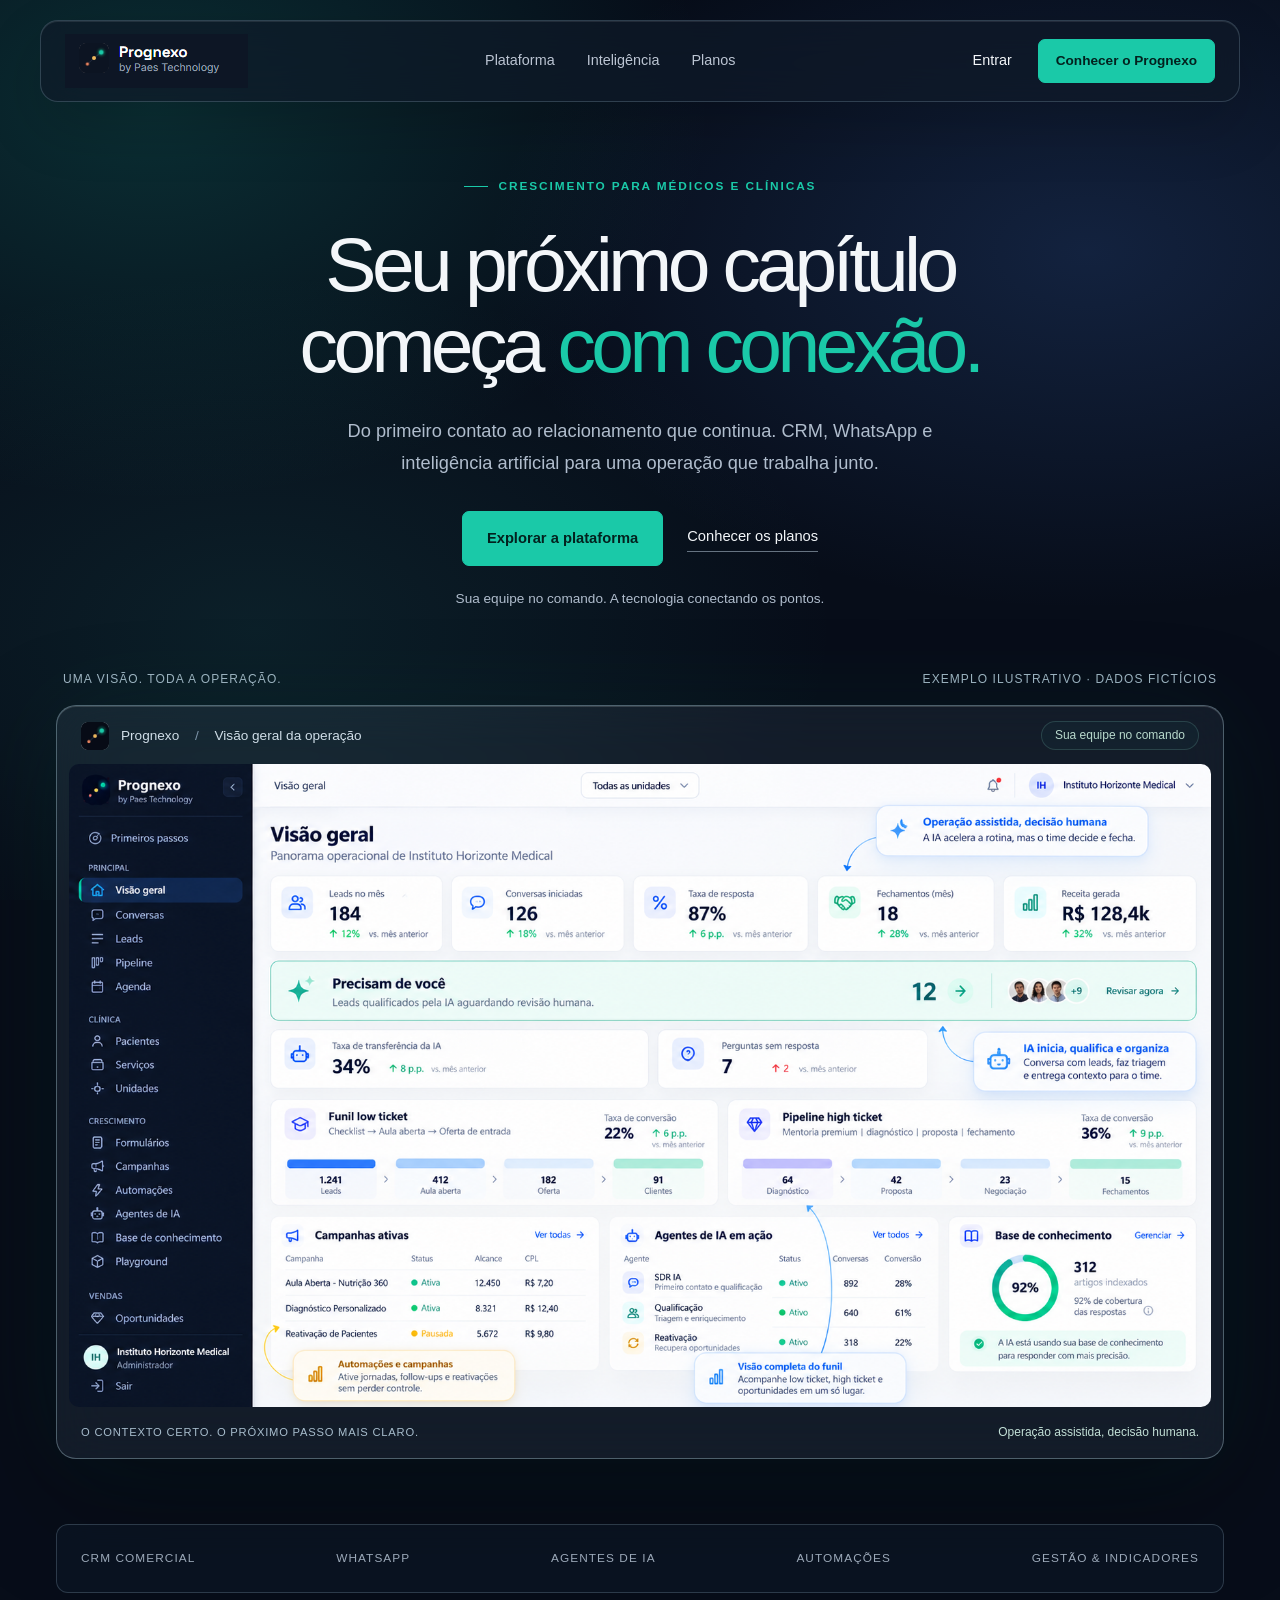
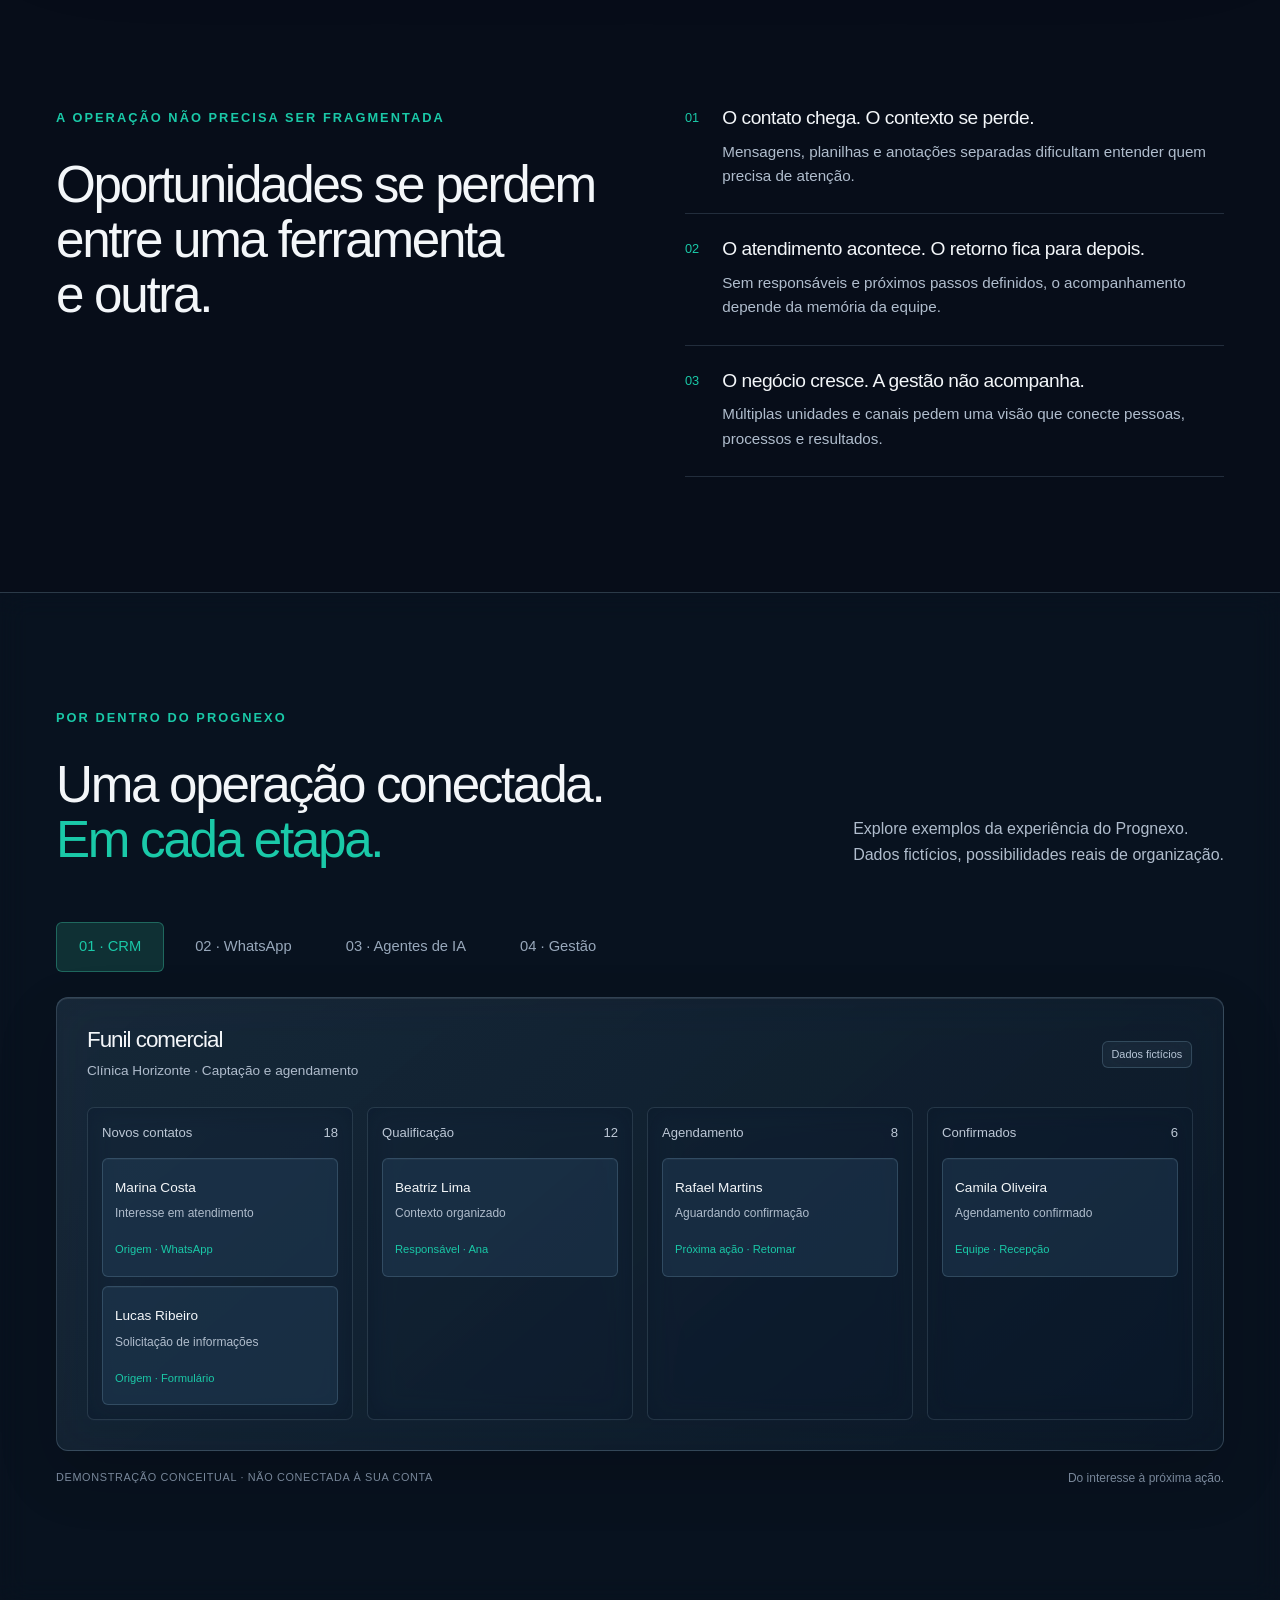
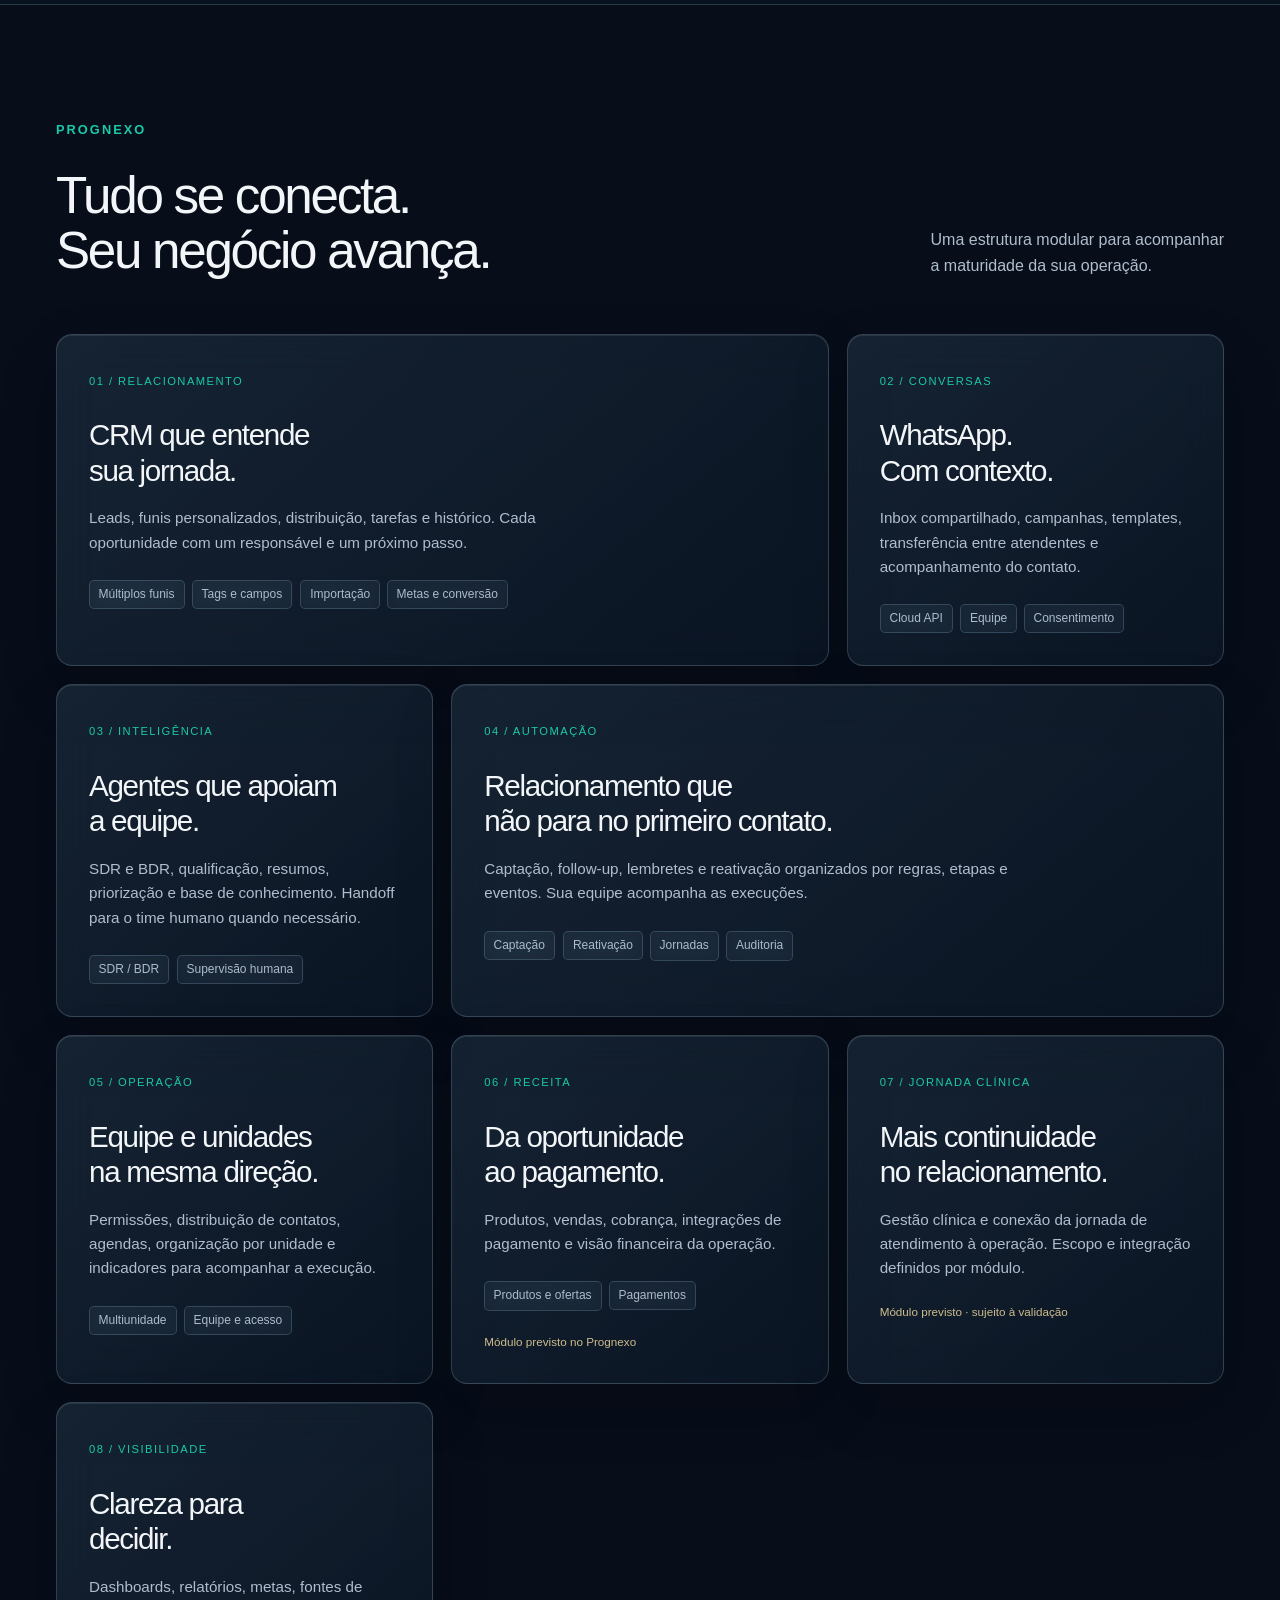
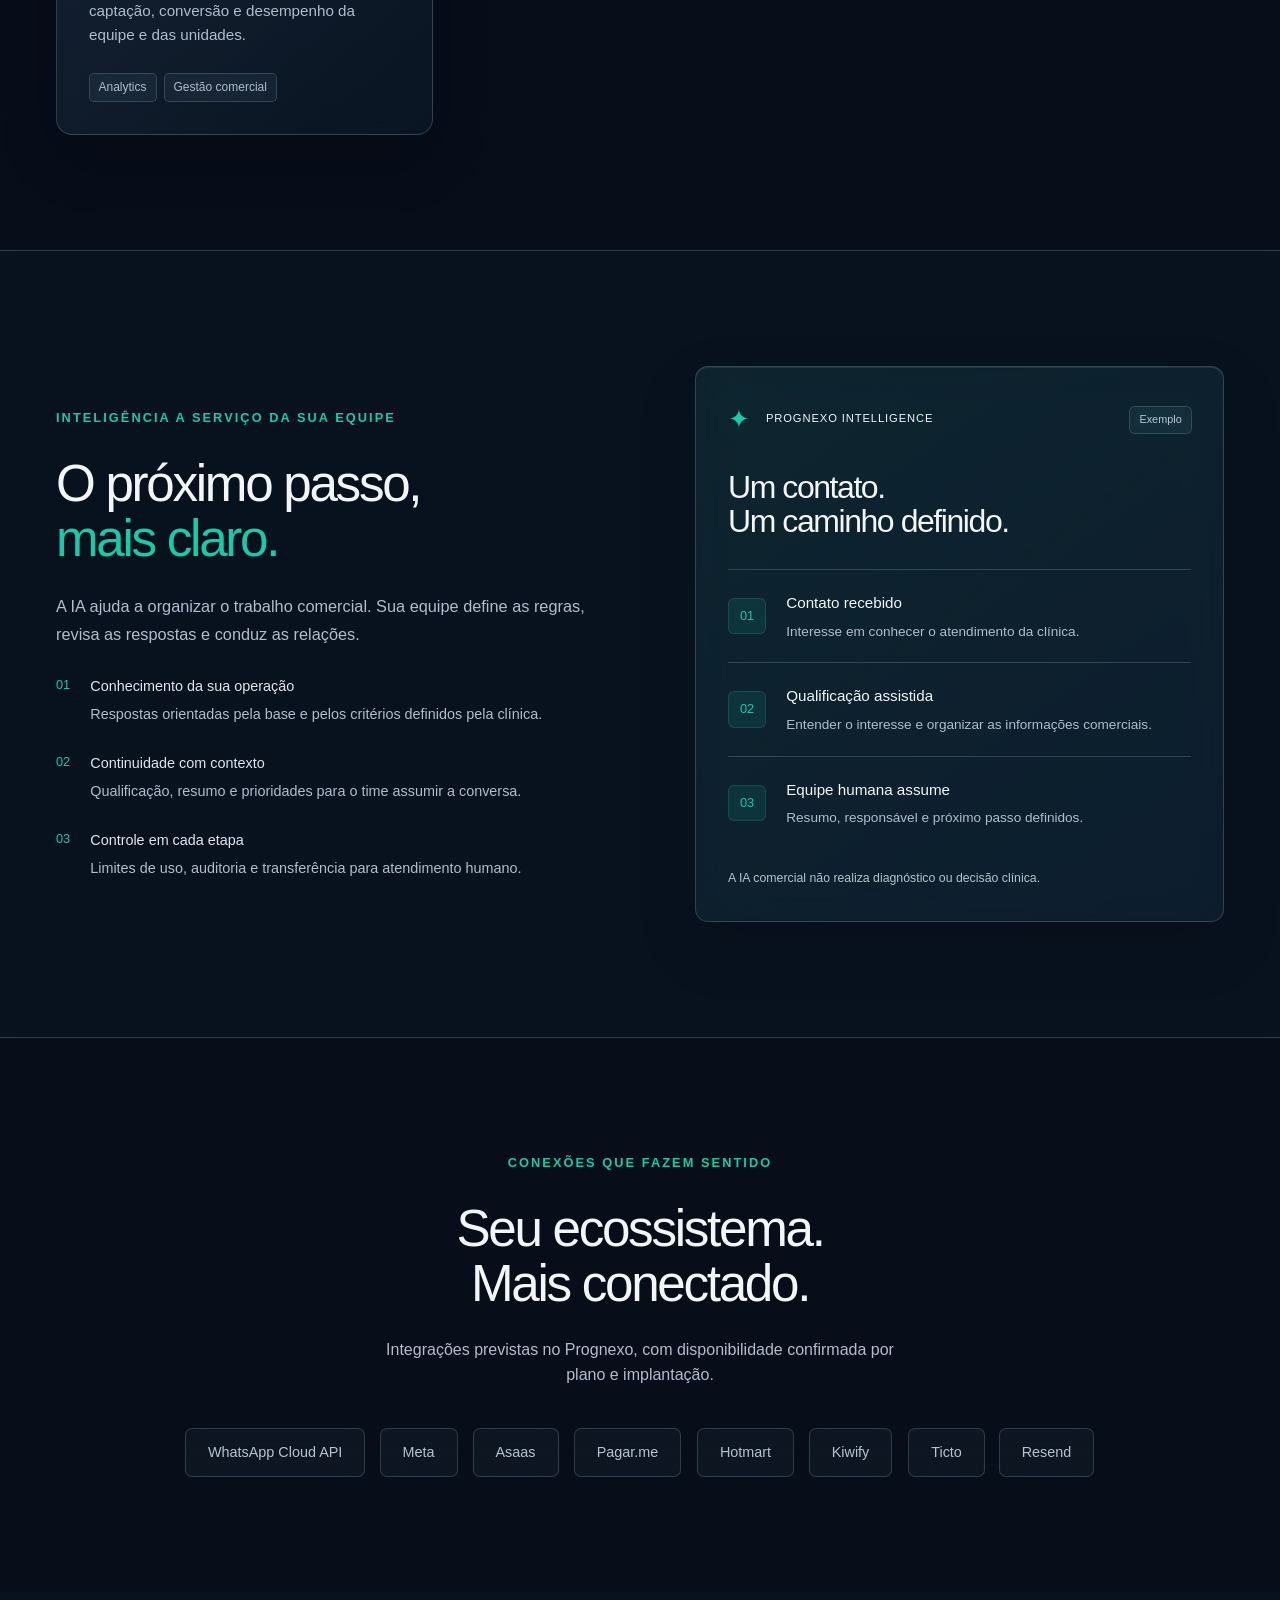
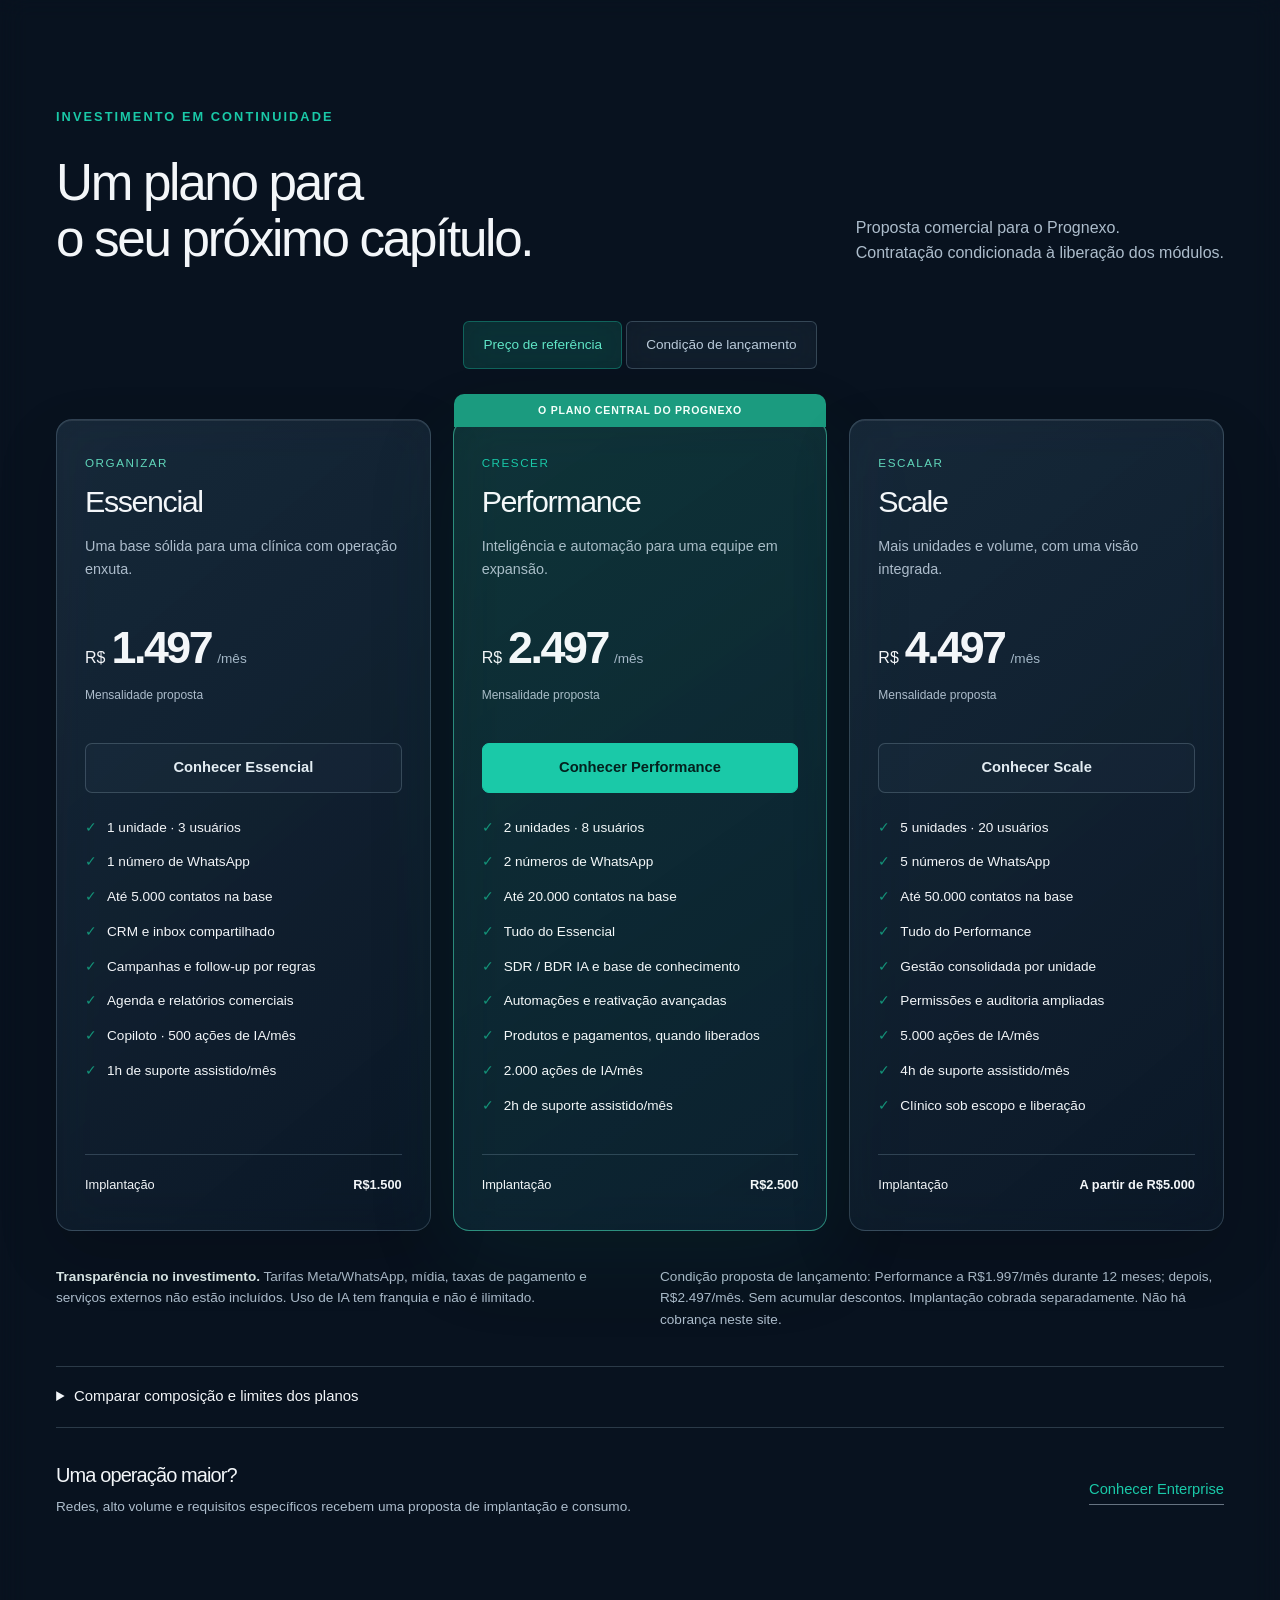
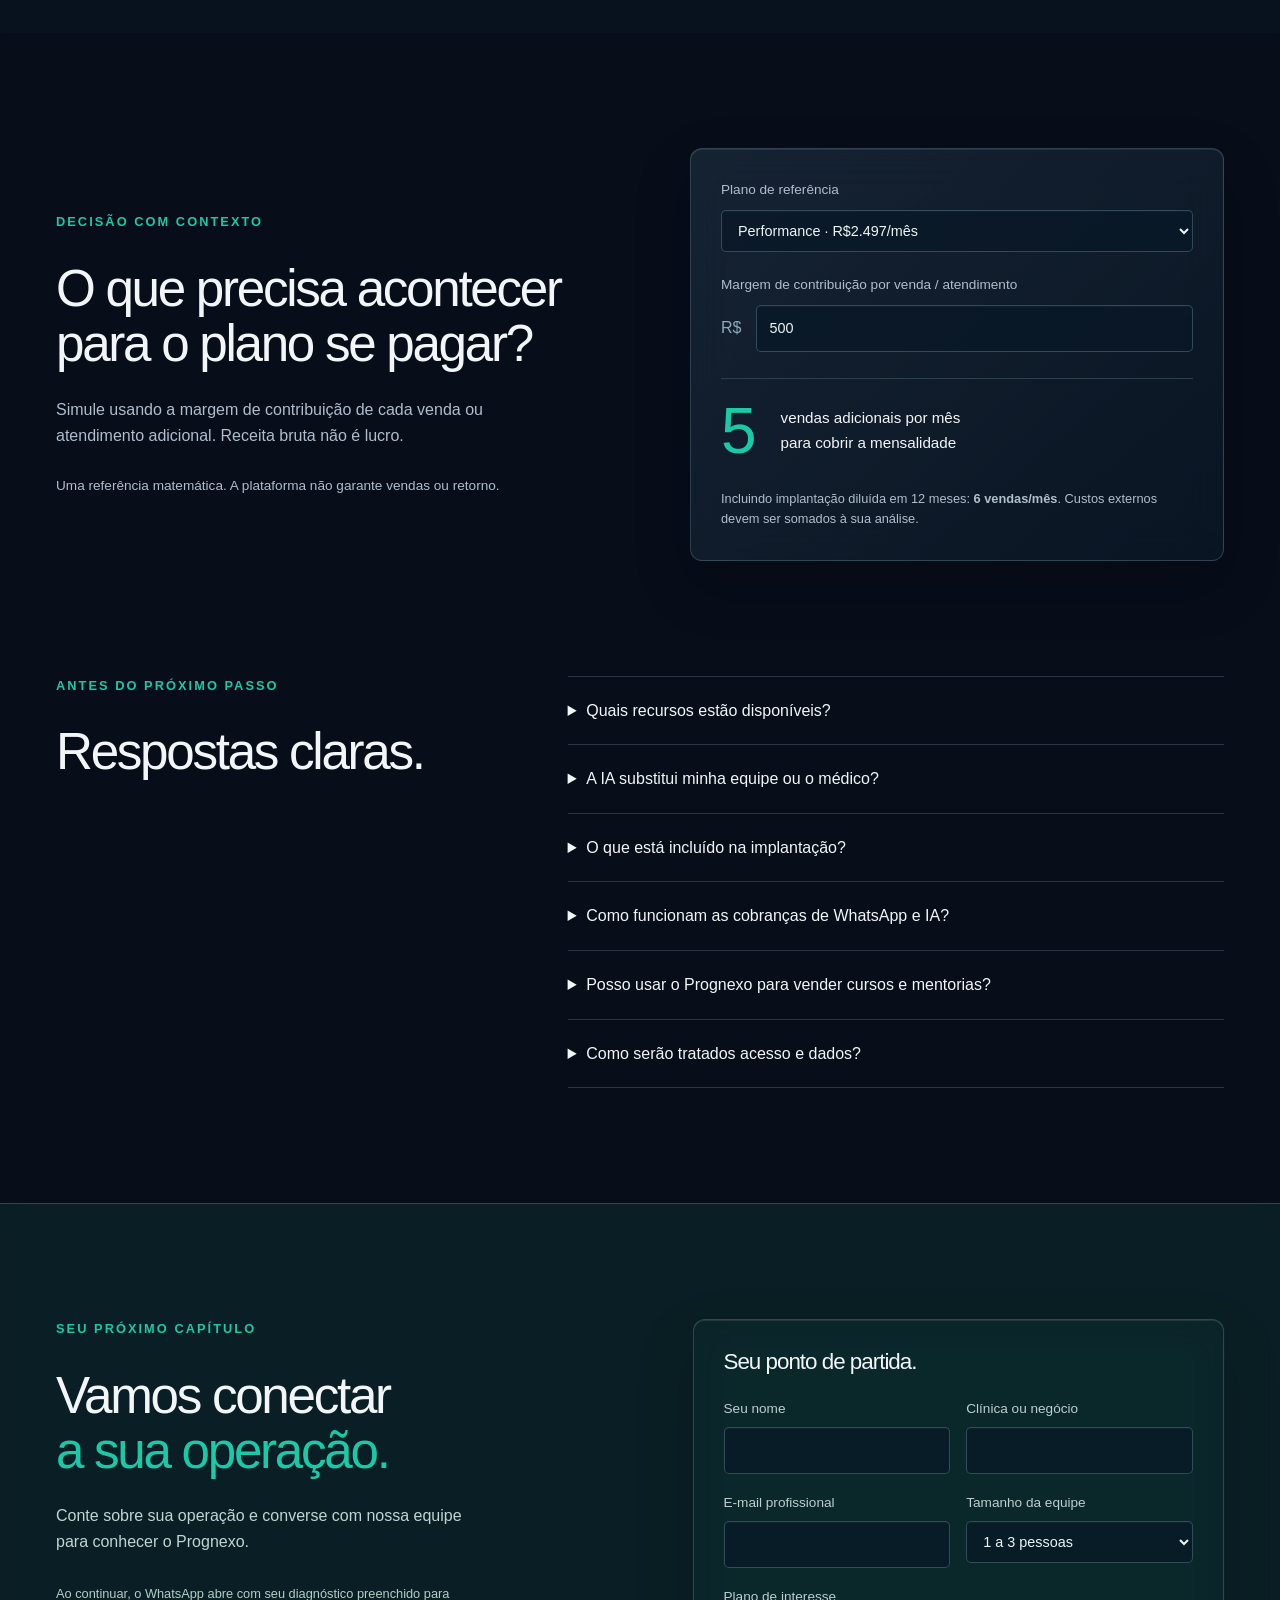
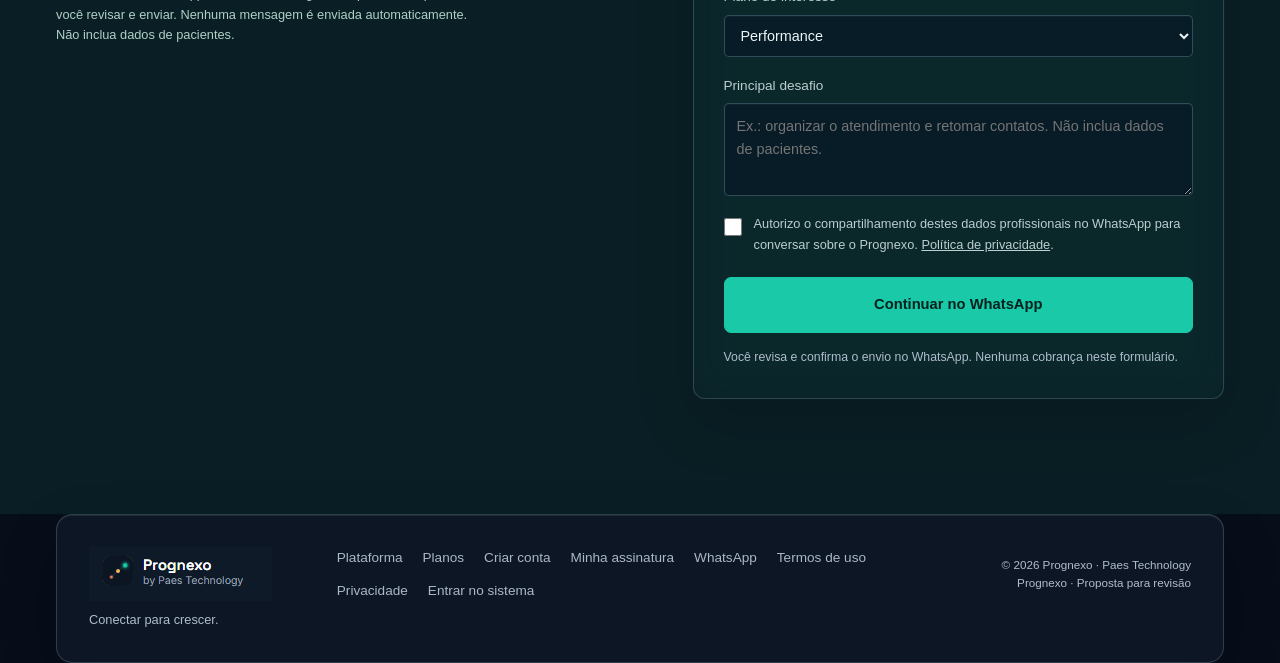
==== commit 121206fc: "fix(site): use Prognexo branding and remove concept banner" ====
--- a/index.html
+++ b/index.html
@@ -1,17 +1,17 @@
-<!doctype html><html lang="pt-BR"><head><meta charset="utf-8"><meta name="viewport" content="width=device-width,initial-scale=1"><title>Prognexo Full — Sua operação, conectada.</title><meta name="description" content="Conheça a visão Prognexo Full: CRM, WhatsApp, agentes de IA e gestão em uma plataforma para médicos e clínicas."><link rel="icon" type="image/png" sizes="1024x1024" href="assets/prognexo-icone.png"><link rel="apple-touch-icon" href="assets/prognexo-icone.png"><link rel="stylesheet" href="style.css"><script src="app.js" defer></script></head><body>
-<a class="skip" href="#main">Ir para o conteúdo</a><div class="concept">VISÃO PROGNEXO FULL <span>Apresentação conceitual · Recursos e preços sujeitos à validação de lançamento</span></div>
-<header><a class="brand" href="#" aria-label="Prognexo início"><img class="brand-image" src="assets/prognexo-logo.png" alt="Prognexo by Paes Technology" width="183" height="54"></a><nav aria-label="Navegação principal"><a href="#plataforma">Plataforma</a><a href="#inteligencia">Inteligência</a><a href="#planos">Planos</a></nav><div class="nav-actions"><a class="login" href="https://app.prognexo.com.br/#/login" target="_blank" rel="noopener">Entrar</a><a class="button small" href="#contato">Conhecer o Full</a></div></header>
+<!doctype html><html lang="pt-BR"><head><meta charset="utf-8"><meta name="viewport" content="width=device-width,initial-scale=1"><title>Prognexo</title><meta name="description" content="Conheça o Prognexo: CRM, WhatsApp, agentes de IA e gestão em uma plataforma para médicos e clínicas."><link rel="icon" type="image/png" sizes="1024x1024" href="assets/prognexo-icone.png"><link rel="apple-touch-icon" href="assets/prognexo-icone.png"><link rel="stylesheet" href="style.css"><script src="app.js" defer></script></head><body>
+<a class="skip" href="#main">Ir para o conteúdo</a>
+<header><a class="brand" href="#" aria-label="Prognexo início"><img class="brand-image" src="assets/prognexo-logo.png" alt="Prognexo by Paes Technology" width="183" height="54"></a><nav aria-label="Navegação principal"><a href="#plataforma">Plataforma</a><a href="#inteligencia">Inteligência</a><a href="#planos">Planos</a></nav><div class="nav-actions"><a class="login" href="https://app.prognexo.com.br/#/login" target="_blank" rel="noopener">Entrar</a><a class="button small" href="#contato">Conhecer o Prognexo</a></div></header>
 <main id="main"><section class="hero wrap"><div class="hero-copy"><p class="eyebrow"><span class="dash"></span> CRESCIMENTO PARA MÉDICOS E CLÍNICAS</p><h1>Seu próximo capítulo<br>começa <em>com conexão.</em></h1><p class="lead">Do primeiro contato ao relacionamento que continua. CRM, WhatsApp e inteligência artificial para uma operação que trabalha junto.</p><div class="hero-actions"><a class="button" href="#demo">Explorar a plataforma</a><a class="text-link" href="#planos">Conhecer os planos</a></div><p class="micro">Sua equipe no comando. A tecnologia conectando os pontos.</p></div>
-<div class="hero-visual"><div class="preview-label"><span>UMA VISÃO. TODA A OPERAÇÃO.</span><span>EXEMPLO ILUSTRATIVO · DADOS FICTÍCIOS</span></div><figure class="product-showcase"><div class="showcase-toolbar"><img src="assets/prognexo-icone.png" alt="" width="28" height="28"><span>Prognexo Full <span class="toolbar-divider">/</span> Visão geral da operação</span><span class="showcase-tag">Sua equipe no comando</span></div><img class="product-image" src="assets/prognexo-painel.png" width="1672" height="941" fetchpriority="high" alt="Painel conceitual Prognexo Full do Instituto Horizonte Medical, com leads, conversas, pipeline, campanhas, agentes de IA e base de conhecimento. A IA inicia e qualifica; a equipe humana decide e fecha."><figcaption><span>O CONTEXTO CERTO. O PRÓXIMO PASSO MAIS CLARO.</span><span>Operação assistida, decisão humana.</span></figcaption></figure></div></section>
+<div class="hero-visual"><div class="preview-label"><span>UMA VISÃO. TODA A OPERAÇÃO.</span><span>EXEMPLO ILUSTRATIVO · DADOS FICTÍCIOS</span></div><figure class="product-showcase"><div class="showcase-toolbar"><img src="assets/prognexo-icone.png" alt="" width="28" height="28"><span>Prognexo <span class="toolbar-divider">/</span> Visão geral da operação</span><span class="showcase-tag">Sua equipe no comando</span></div><img class="product-image" src="assets/prognexo-painel.png" width="1672" height="941" fetchpriority="high" alt="Painel conceitual Prognexo do Instituto Horizonte Medical, com leads, conversas, pipeline, campanhas, agentes de IA e base de conhecimento. A IA inicia e qualifica; a equipe humana decide e fecha."><figcaption><span>O CONTEXTO CERTO. O PRÓXIMO PASSO MAIS CLARO.</span><span>Operação assistida, decisão humana.</span></figcaption></figure></div></section>
 <div class="capability-strip wrap"><span>CRM COMERCIAL</span><span>WHATSAPP</span><span>AGENTES DE IA</span><span>AUTOMAÇÕES</span><span>GESTÃO & INDICADORES</span></div>
 <section class="wrap section pain"><div><p class="eyebrow">A OPERAÇÃO NÃO PRECISA SER FRAGMENTADA</p><h2>Oportunidades se perdem<br>entre uma ferramenta<br>e outra.</h2></div><div class="pain-list"><article><span>01</span><div><h3>O contato chega. O contexto se perde.</h3><p>Mensagens, planilhas e anotações separadas dificultam entender quem precisa de atenção.</p></div></article><article><span>02</span><div><h3>O atendimento acontece. O retorno fica para depois.</h3><p>Sem responsáveis e próximos passos definidos, o acompanhamento depende da memória da equipe.</p></div></article><article><span>03</span><div><h3>O negócio cresce. A gestão não acompanha.</h3><p>Múltiplas unidades e canais pedem uma visão que conecte pessoas, processos e resultados.</p></div></article></div></section>
-<section id="demo" class="section demo-section"><div class="wrap"><div class="section-heading"><div><p class="eyebrow">POR DENTRO DO PROGNEXO</p><h2>Uma operação conectada.<br><em>Em cada etapa.</em></h2></div><p>Explore exemplos da experiência Full.<br>Dados fictícios, possibilidades reais de organização.</p></div><div class="tabs" role="tablist" aria-label="Demonstração do produto"><button id="tab-crm" role="tab" aria-controls="demo-panel" aria-selected="true" data-view="crm">01 · CRM</button><button id="tab-whatsapp" role="tab" aria-controls="demo-panel" aria-selected="false" tabindex="-1" data-view="whatsapp">02 · WhatsApp</button><button id="tab-ia" role="tab" aria-controls="demo-panel" aria-selected="false" tabindex="-1" data-view="ia">03 · Agentes de IA</button><button id="tab-gestao" role="tab" aria-controls="demo-panel" aria-selected="false" tabindex="-1" data-view="gestao">04 · Gestão</button></div><div id="demo-panel" class="demo-panel" role="tabpanel" aria-labelledby="tab-crm" tabindex="0"></div><div class="demo-caption"><span>DEMONSTRAÇÃO CONCEITUAL · NÃO CONECTADA À SUA CONTA</span><span id="demo-caption-text">Do interesse à próxima ação.</span></div></div></section>
-<section id="plataforma" class="wrap section"><div class="section-heading"><div><p class="eyebrow">A VISÃO FULL</p><h2>Tudo se conecta.<br>Seu negócio avança.</h2></div><p>Uma estrutura modular para acompanhar<br>a maturidade da sua operação.</p></div><div class="module-grid"><article class="module wide"><span class="module-number">01 / RELACIONAMENTO</span><h3>CRM que entende<br>sua jornada.</h3><p>Leads, funis personalizados, distribuição, tarefas e histórico. Cada oportunidade com um responsável e um próximo passo.</p><div class="tags"><span>Múltiplos funis</span><span>Tags e campos</span><span>Importação</span><span>Metas e conversão</span></div></article><article class="module"><span class="module-number">02 / CONVERSAS</span><h3>WhatsApp.<br>Com contexto.</h3><p>Inbox compartilhado, campanhas, templates, transferência entre atendentes e acompanhamento do contato.</p><div class="tags"><span>Cloud API</span><span>Equipe</span><span>Consentimento</span></div></article><article class="module"><span class="module-number">03 / INTELIGÊNCIA</span><h3>Agentes que apoiam<br>a equipe.</h3><p>SDR e BDR, qualificação, resumos, priorização e base de conhecimento. Handoff para o time humano quando necessário.</p><div class="tags"><span>SDR / BDR</span><span>Supervisão humana</span></div></article><article class="module wide"><span class="module-number">04 / AUTOMAÇÃO</span><h3>Relacionamento que<br>não para no primeiro contato.</h3><p>Captação, follow-up, lembretes e reativação organizados por regras, etapas e eventos. Sua equipe acompanha as execuções.</p><div class="tags"><span>Captação</span><span>Reativação</span><span>Jornadas</span><span>Auditoria</span></div></article><article class="module"><span class="module-number">05 / OPERAÇÃO</span><h3>Equipe e unidades<br>na mesma direção.</h3><p>Permissões, distribuição de contatos, agendas, organização por unidade e indicadores para acompanhar a execução.</p><div class="tags"><span>Multiunidade</span><span>Equipe e acesso</span></div></article><article class="module"><span class="module-number">06 / RECEITA</span><h3>Da oportunidade<br>ao pagamento.</h3><p>Produtos, vendas, cobrança, integrações de pagamento e visão financeira da operação.</p><div class="tags"><span>Produtos e ofertas</span><span>Pagamentos</span></div><span class="roadmap">Módulo previsto no Full</span></article><article class="module"><span class="module-number">07 / JORNADA CLÍNICA</span><h3>Mais continuidade<br>no relacionamento.</h3><p>Gestão clínica e conexão da jornada de atendimento à operação. Escopo e integração definidos por módulo.</p><span class="roadmap">Módulo previsto · sujeito à validação</span></article><article class="module"><span class="module-number">08 / VISIBILIDADE</span><h3>Clareza para<br>decidir.</h3><p>Dashboards, relatórios, metas, fontes de captação, conversão e desempenho da equipe e das unidades.</p><div class="tags"><span>Analytics</span><span>Gestão comercial</span></div></article></div></section>
+<section id="demo" class="section demo-section"><div class="wrap"><div class="section-heading"><div><p class="eyebrow">POR DENTRO DO PROGNEXO</p><h2>Uma operação conectada.<br><em>Em cada etapa.</em></h2></div><p>Explore exemplos da experiência do Prognexo.<br>Dados fictícios, possibilidades reais de organização.</p></div><div class="tabs" role="tablist" aria-label="Demonstração do produto"><button id="tab-crm" role="tab" aria-controls="demo-panel" aria-selected="true" data-view="crm">01 · CRM</button><button id="tab-whatsapp" role="tab" aria-controls="demo-panel" aria-selected="false" tabindex="-1" data-view="whatsapp">02 · WhatsApp</button><button id="tab-ia" role="tab" aria-controls="demo-panel" aria-selected="false" tabindex="-1" data-view="ia">03 · Agentes de IA</button><button id="tab-gestao" role="tab" aria-controls="demo-panel" aria-selected="false" tabindex="-1" data-view="gestao">04 · Gestão</button></div><div id="demo-panel" class="demo-panel" role="tabpanel" aria-labelledby="tab-crm" tabindex="0"></div><div class="demo-caption"><span>DEMONSTRAÇÃO CONCEITUAL · NÃO CONECTADA À SUA CONTA</span><span id="demo-caption-text">Do interesse à próxima ação.</span></div></div></section>
+<section id="plataforma" class="wrap section"><div class="section-heading"><div><p class="eyebrow">PROGNEXO</p><h2>Tudo se conecta.<br>Seu negócio avança.</h2></div><p>Uma estrutura modular para acompanhar<br>a maturidade da sua operação.</p></div><div class="module-grid"><article class="module wide"><span class="module-number">01 / RELACIONAMENTO</span><h3>CRM que entende<br>sua jornada.</h3><p>Leads, funis personalizados, distribuição, tarefas e histórico. Cada oportunidade com um responsável e um próximo passo.</p><div class="tags"><span>Múltiplos funis</span><span>Tags e campos</span><span>Importação</span><span>Metas e conversão</span></div></article><article class="module"><span class="module-number">02 / CONVERSAS</span><h3>WhatsApp.<br>Com contexto.</h3><p>Inbox compartilhado, campanhas, templates, transferência entre atendentes e acompanhamento do contato.</p><div class="tags"><span>Cloud API</span><span>Equipe</span><span>Consentimento</span></div></article><article class="module"><span class="module-number">03 / INTELIGÊNCIA</span><h3>Agentes que apoiam<br>a equipe.</h3><p>SDR e BDR, qualificação, resumos, priorização e base de conhecimento. Handoff para o time humano quando necessário.</p><div class="tags"><span>SDR / BDR</span><span>Supervisão humana</span></div></article><article class="module wide"><span class="module-number">04 / AUTOMAÇÃO</span><h3>Relacionamento que<br>não para no primeiro contato.</h3><p>Captação, follow-up, lembretes e reativação organizados por regras, etapas e eventos. Sua equipe acompanha as execuções.</p><div class="tags"><span>Captação</span><span>Reativação</span><span>Jornadas</span><span>Auditoria</span></div></article><article class="module"><span class="module-number">05 / OPERAÇÃO</span><h3>Equipe e unidades<br>na mesma direção.</h3><p>Permissões, distribuição de contatos, agendas, organização por unidade e indicadores para acompanhar a execução.</p><div class="tags"><span>Multiunidade</span><span>Equipe e acesso</span></div></article><article class="module"><span class="module-number">06 / RECEITA</span><h3>Da oportunidade<br>ao pagamento.</h3><p>Produtos, vendas, cobrança, integrações de pagamento e visão financeira da operação.</p><div class="tags"><span>Produtos e ofertas</span><span>Pagamentos</span></div><span class="roadmap">Módulo previsto no Prognexo</span></article><article class="module"><span class="module-number">07 / JORNADA CLÍNICA</span><h3>Mais continuidade<br>no relacionamento.</h3><p>Gestão clínica e conexão da jornada de atendimento à operação. Escopo e integração definidos por módulo.</p><span class="roadmap">Módulo previsto · sujeito à validação</span></article><article class="module"><span class="module-number">08 / VISIBILIDADE</span><h3>Clareza para<br>decidir.</h3><p>Dashboards, relatórios, metas, fontes de captação, conversão e desempenho da equipe e das unidades.</p><div class="tags"><span>Analytics</span><span>Gestão comercial</span></div></article></div></section>
 <section id="inteligencia" class="section intelligence"><div class="wrap intelligence-grid"><div><p class="eyebrow">INTELIGÊNCIA A SERVIÇO DA SUA EQUIPE</p><h2>O próximo passo,<br><em>mais claro.</em></h2><p class="lead">A IA ajuda a organizar o trabalho comercial. Sua equipe define as regras, revisa as respostas e conduz as relações.</p><div class="ai-principles"><div><span>01</span><p><strong>Conhecimento da sua operação</strong>Respostas orientadas pela base e pelos critérios definidos pela clínica.</p></div><div><span>02</span><p><strong>Continuidade com contexto</strong>Qualificação, resumo e prioridades para o time assumir a conversa.</p></div><div><span>03</span><p><strong>Controle em cada etapa</strong>Limites de uso, auditoria e transferência para atendimento humano.</p></div></div></div><div class="agent-card"><div class="agent-top"><span class="spark">✦</span><span>PROGNEXO INTELLIGENCE</span><span class="pill">Exemplo</span></div><h3>Um contato.<br>Um caminho definido.</h3><div class="agent-step"><span>01</span><div><strong>Contato recebido</strong><p>Interesse em conhecer o atendimento da clínica.</p></div></div><div class="agent-step"><span>02</span><div><strong>Qualificação assistida</strong><p>Entender o interesse e organizar as informações comerciais.</p></div></div><div class="agent-step"><span>03</span><div><strong>Equipe humana assume</strong><p>Resumo, responsável e próximo passo definidos.</p></div></div><div class="agent-footer">A IA comercial não realiza diagnóstico ou decisão clínica.</div></div></div></section>
-<section class="wrap section integrations"><p class="eyebrow">CONEXÕES QUE FAZEM SENTIDO</p><h2>Seu ecossistema.<br>Mais conectado.</h2><p>Integrações previstas na visão Full, com disponibilidade confirmada por plano e implantação.</p><div class="integration-row"><span>WhatsApp Cloud API</span><span>Meta</span><span>Asaas</span><span>Pagar.me</span><span>Hotmart</span><span>Kiwify</span><span>Ticto</span><span>Resend</span></div></section>
-<section id="planos" class="section plans-section"><div class="wrap"><div class="section-heading"><div><p class="eyebrow">INVESTIMENTO EM CONTINUIDADE</p><h2>Um plano para<br>o seu próximo capítulo.</h2></div><p>Proposta comercial para o Full.<br>Contratação condicionada à liberação dos módulos.</p></div><div class="billing" aria-label="Condição comercial"><button aria-pressed="true" data-billing="standard">Preço de referência</button><button aria-pressed="false" data-billing="launch">Condição de lançamento</button></div><div class="plans"><article class="plan"><span class="plan-kicker">ORGANIZAR</span><h3>Essencial</h3><p>Uma base sólida para uma clínica com operação enxuta.</p><div class="price">R$ <strong>1.497</strong><span>/mês</span></div><p class="price-note">Mensalidade proposta</p><button class="button outline" data-plan="Essencial">Conhecer Essencial</button><ul><li>1 unidade · 3 usuários</li><li>1 número de WhatsApp</li><li>Até 5.000 contatos na base</li><li>CRM e inbox compartilhado</li><li>Campanhas e follow-up por regras</li><li>Agenda e relatórios comerciais</li><li>Copiloto · 500 ações de IA/mês</li><li>1h de suporte assistido/mês</li></ul><div class="setup">Implantação <strong>R$1.500</strong></div></article><article class="plan featured"><div class="featured-label">O PLANO CENTRAL DO PROGNEXO FULL</div><span class="plan-kicker">CRESCER</span><h3>Performance</h3><p>Inteligência e automação para uma equipe em expansão.</p><div class="price">R$ <strong id="performance-price">2.497</strong><span>/mês</span></div><p class="price-note" id="performance-note">Mensalidade proposta</p><button class="button" data-plan="Performance">Conhecer Performance</button><ul><li>2 unidades · 8 usuários</li><li>2 números de WhatsApp</li><li>Até 20.000 contatos na base</li><li>Tudo do Essencial</li><li>SDR / BDR IA e base de conhecimento</li><li>Automações e reativação avançadas</li><li>Produtos e pagamentos, quando liberados</li><li>2.000 ações de IA/mês</li><li>2h de suporte assistido/mês</li></ul><div class="setup">Implantação <strong>R$2.500</strong></div></article><article class="plan"><span class="plan-kicker">ESCALAR</span><h3>Scale</h3><p>Mais unidades e volume, com uma visão integrada.</p><div class="price">R$ <strong>4.497</strong><span>/mês</span></div><p class="price-note">Mensalidade proposta</p><button class="button outline" data-plan="Scale">Conhecer Scale</button><ul><li>5 unidades · 20 usuários</li><li>5 números de WhatsApp</li><li>Até 50.000 contatos na base</li><li>Tudo do Performance</li><li>Gestão consolidada por unidade</li><li>Permissões e auditoria ampliadas</li><li>5.000 ações de IA/mês</li><li>4h de suporte assistido/mês</li><li>Clínico sob escopo e liberação</li></ul><div class="setup">Implantação <strong>A partir de R$5.000</strong></div></article></div><div class="plan-terms"><p><strong>Transparência no investimento.</strong> Tarifas Meta/WhatsApp, mídia, taxas de pagamento e serviços externos não estão incluídos. Uso de IA tem franquia e não é ilimitado.</p><p>Condição proposta de lançamento: Performance a R$1.997/mês durante 12 meses; depois, R$2.497/mês. Sem acumular descontos. Implantação cobrada separadamente. Não há cobrança neste site.</p></div><details class="comparison"><summary>Comparar composição e limites dos planos</summary><div class="table-scroll"><table><thead><tr><th scope="col">Recurso / limite</th><th scope="col">Essencial</th><th scope="col">Performance</th><th scope="col">Scale</th></tr></thead><tbody><tr><th scope="row">Unidades / usuários</th><td>1 / 3</td><td>2 / 8</td><td>5 / 20</td></tr><tr><th scope="row">Contatos armazenados</th><td>5.000</td><td>20.000</td><td>50.000</td></tr><tr><th scope="row">Armazenamento de anexos</th><td>5 GB</td><td>20 GB</td><td>50 GB</td></tr><tr><th scope="row">CRM e WhatsApp</th><td>Incluídos</td><td>Incluídos</td><td>Incluídos</td></tr><tr><th scope="row">IA comercial</th><td>Copiloto</td><td>SDR / BDR + copiloto</td><td>SDR / BDR + copiloto</td></tr><tr><th scope="row">Ações de IA / mês</th><td>500</td><td>2.000</td><td>5.000</td></tr><tr><th scope="row">Produtos e pagamentos</th><td>Adicional</td><td>Previsto na liberação</td><td>Previsto na liberação</td></tr><tr><th scope="row">Gestão clínica</th><td>Sob proposta</td><td>Sob proposta</td><td>Sob escopo e liberação</td></tr><tr><th scope="row">Suporte assistido / mês</th><td>1h</td><td>2h</td><td>4h</td></tr></tbody></table></div><p class="micro">Todos os limites são propostas de composição. 1 ação de IA = uma geração com até 4.000 tokens de entrada e 500 de saída; entradas maiores consomem múltiplas ações proporcionais, arredondadas para cima. Ações não acumulam. Pacote adicional proposto: 1.000 ações por R$397, somente após autorização.</p></details><div class="enterprise"><div><h3>Uma operação maior?</h3><p>Redes, alto volume e requisitos específicos recebem uma proposta de implantação e consumo.</p></div><button class="text-link" data-plan="Enterprise">Conhecer Enterprise</button></div></div></section>
+<section class="wrap section integrations"><p class="eyebrow">CONEXÕES QUE FAZEM SENTIDO</p><h2>Seu ecossistema.<br>Mais conectado.</h2><p>Integrações previstas no Prognexo, com disponibilidade confirmada por plano e implantação.</p><div class="integration-row"><span>WhatsApp Cloud API</span><span>Meta</span><span>Asaas</span><span>Pagar.me</span><span>Hotmart</span><span>Kiwify</span><span>Ticto</span><span>Resend</span></div></section>
+<section id="planos" class="section plans-section"><div class="wrap"><div class="section-heading"><div><p class="eyebrow">INVESTIMENTO EM CONTINUIDADE</p><h2>Um plano para<br>o seu próximo capítulo.</h2></div><p>Proposta comercial para o Prognexo.<br>Contratação condicionada à liberação dos módulos.</p></div><div class="billing" aria-label="Condição comercial"><button aria-pressed="true" data-billing="standard">Preço de referência</button><button aria-pressed="false" data-billing="launch">Condição de lançamento</button></div><div class="plans"><article class="plan"><span class="plan-kicker">ORGANIZAR</span><h3>Essencial</h3><p>Uma base sólida para uma clínica com operação enxuta.</p><div class="price">R$ <strong>1.497</strong><span>/mês</span></div><p class="price-note">Mensalidade proposta</p><button class="button outline" data-plan="Essencial">Conhecer Essencial</button><ul><li>1 unidade · 3 usuários</li><li>1 número de WhatsApp</li><li>Até 5.000 contatos na base</li><li>CRM e inbox compartilhado</li><li>Campanhas e follow-up por regras</li><li>Agenda e relatórios comerciais</li><li>Copiloto · 500 ações de IA/mês</li><li>1h de suporte assistido/mês</li></ul><div class="setup">Implantação <strong>R$1.500</strong></div></article><article class="plan featured"><div class="featured-label">O PLANO CENTRAL DO PROGNEXO</div><span class="plan-kicker">CRESCER</span><h3>Performance</h3><p>Inteligência e automação para uma equipe em expansão.</p><div class="price">R$ <strong id="performance-price">2.497</strong><span>/mês</span></div><p class="price-note" id="performance-note">Mensalidade proposta</p><button class="button" data-plan="Performance">Conhecer Performance</button><ul><li>2 unidades · 8 usuários</li><li>2 números de WhatsApp</li><li>Até 20.000 contatos na base</li><li>Tudo do Essencial</li><li>SDR / BDR IA e base de conhecimento</li><li>Automações e reativação avançadas</li><li>Produtos e pagamentos, quando liberados</li><li>2.000 ações de IA/mês</li><li>2h de suporte assistido/mês</li></ul><div class="setup">Implantação <strong>R$2.500</strong></div></article><article class="plan"><span class="plan-kicker">ESCALAR</span><h3>Scale</h3><p>Mais unidades e volume, com uma visão integrada.</p><div class="price">R$ <strong>4.497</strong><span>/mês</span></div><p class="price-note">Mensalidade proposta</p><button class="button outline" data-plan="Scale">Conhecer Scale</button><ul><li>5 unidades · 20 usuários</li><li>5 números de WhatsApp</li><li>Até 50.000 contatos na base</li><li>Tudo do Performance</li><li>Gestão consolidada por unidade</li><li>Permissões e auditoria ampliadas</li><li>5.000 ações de IA/mês</li><li>4h de suporte assistido/mês</li><li>Clínico sob escopo e liberação</li></ul><div class="setup">Implantação <strong>A partir de R$5.000</strong></div></article></div><div class="plan-terms"><p><strong>Transparência no investimento.</strong> Tarifas Meta/WhatsApp, mídia, taxas de pagamento e serviços externos não estão incluídos. Uso de IA tem franquia e não é ilimitado.</p><p>Condição proposta de lançamento: Performance a R$1.997/mês durante 12 meses; depois, R$2.497/mês. Sem acumular descontos. Implantação cobrada separadamente. Não há cobrança neste site.</p></div><details class="comparison"><summary>Comparar composição e limites dos planos</summary><div class="table-scroll"><table><thead><tr><th scope="col">Recurso / limite</th><th scope="col">Essencial</th><th scope="col">Performance</th><th scope="col">Scale</th></tr></thead><tbody><tr><th scope="row">Unidades / usuários</th><td>1 / 3</td><td>2 / 8</td><td>5 / 20</td></tr><tr><th scope="row">Contatos armazenados</th><td>5.000</td><td>20.000</td><td>50.000</td></tr><tr><th scope="row">Armazenamento de anexos</th><td>5 GB</td><td>20 GB</td><td>50 GB</td></tr><tr><th scope="row">CRM e WhatsApp</th><td>Incluídos</td><td>Incluídos</td><td>Incluídos</td></tr><tr><th scope="row">IA comercial</th><td>Copiloto</td><td>SDR / BDR + copiloto</td><td>SDR / BDR + copiloto</td></tr><tr><th scope="row">Ações de IA / mês</th><td>500</td><td>2.000</td><td>5.000</td></tr><tr><th scope="row">Produtos e pagamentos</th><td>Adicional</td><td>Previsto na liberação</td><td>Previsto na liberação</td></tr><tr><th scope="row">Gestão clínica</th><td>Sob proposta</td><td>Sob proposta</td><td>Sob escopo e liberação</td></tr><tr><th scope="row">Suporte assistido / mês</th><td>1h</td><td>2h</td><td>4h</td></tr></tbody></table></div><p class="micro">Todos os limites são propostas de composição. 1 ação de IA = uma geração com até 4.000 tokens de entrada e 500 de saída; entradas maiores consomem múltiplas ações proporcionais, arredondadas para cima. Ações não acumulam. Pacote adicional proposto: 1.000 ações por R$397, somente após autorização.</p></details><div class="enterprise"><div><h3>Uma operação maior?</h3><p>Redes, alto volume e requisitos específicos recebem uma proposta de implantação e consumo.</p></div><button class="text-link" data-plan="Enterprise">Conhecer Enterprise</button></div></div></section>
 <section class="wrap section economics"><div><p class="eyebrow">DECISÃO COM CONTEXTO</p><h2>O que precisa acontecer<br>para o plano se pagar?</h2><p>Simule usando a margem de contribuição de cada venda ou atendimento adicional. Receita bruta não é lucro.</p><p class="micro">Uma referência matemática. A plataforma não garante vendas ou retorno.</p></div><div class="calculator"><label for="calc-plan">Plano de referência</label><select id="calc-plan"><option value="2497">Performance · R$2.497/mês</option><option value="1997">Performance lançamento · R$1.997/mês</option><option value="1497">Essencial · R$1.497/mês</option><option value="4497">Scale · R$4.497/mês</option></select><label for="contribution">Margem de contribuição por venda / atendimento</label><div class="money-input"><span>R$</span><input id="contribution" type="number" min="1" max="1000000" step="1" value="500"></div><div class="calc-result" aria-live="polite"><strong id="calc-result">5</strong><span>vendas adicionais por mês<br>para cobrir a mensalidade</span></div><p>Incluindo implantação diluída em 12 meses: <strong id="calc-setup">6 vendas/mês</strong>. Custos externos devem ser somados à sua análise.</p></div></section>
-<section class="wrap section faq"><div><p class="eyebrow">ANTES DO PRÓXIMO PASSO</p><h2>Respostas claras.</h2></div><div><details><summary>O Full já está disponível?</summary><p>Esta página apresenta a visão completa do Prognexo Full. A versão atual e o desenvolvimento dos módulos seguem etapas distintas. Recursos clínicos, financeiros e integrações devem ter sua disponibilidade confirmada antes de contratação.</p></details><details><summary>A IA substitui minha equipe ou o médico?</summary><p>A IA apoia tarefas comerciais, qualificação e organização de informações. O atendimento humano continua disponível e a decisão clínica pertence ao médico. Fechamento por closer humano não está incluído na mensalidade.</p></details><details><summary>O que está incluído na implantação?</summary><p>Proposta para o Performance: diagnóstico comercial, configuração de até dois funis, conexão dos canais previstos, importação de uma base tratada, configuração inicial da base de conhecimento e um treinamento da equipe. Migrações complexas, limpeza de dados e integrações personalizadas são orçadas à parte.</p></details><details><summary>Como funcionam as cobranças de WhatsApp e IA?</summary><p>Tarifas do WhatsApp são externas e variam por categoria de mensagem e mercado. IA possui franquia mensal. Excedentes dependem de aprovação de pacote adicional; sem autorização, o uso de IA é pausado ao atingir o limite.</p></details><details><summary>Posso usar o Prognexo para vender cursos e mentorias?</summary><p>A visão Full também contempla produtos, funis e integrações de pagamento para educação médica. A composição é ajustada na implantação conforme os módulos liberados e o seu modelo de negócio.</p></details><details><summary>Como serão tratados acesso e dados?</summary><p>A proposta contempla separação por organização, permissões, auditoria e controle de acesso. Escopo de tratamento, retenção, responsabilidades e requisitos de privacidade devem constar no contrato. Não envie dados de pacientes por este site comercial.</p></details></div></section>
+<section class="wrap section faq"><div><p class="eyebrow">ANTES DO PRÓXIMO PASSO</p><h2>Respostas claras.</h2></div><div><details><summary>Quais recursos estão disponíveis?</summary><p>Esta página apresenta a visão completa do Prognexo. A versão atual e o desenvolvimento dos módulos seguem etapas distintas. Recursos clínicos, financeiros e integrações devem ter sua disponibilidade confirmada antes de contratação.</p></details><details><summary>A IA substitui minha equipe ou o médico?</summary><p>A IA apoia tarefas comerciais, qualificação e organização de informações. O atendimento humano continua disponível e a decisão clínica pertence ao médico. Fechamento por closer humano não está incluído na mensalidade.</p></details><details><summary>O que está incluído na implantação?</summary><p>Proposta para o Performance: diagnóstico comercial, configuração de até dois funis, conexão dos canais previstos, importação de uma base tratada, configuração inicial da base de conhecimento e um treinamento da equipe. Migrações complexas, limpeza de dados e integrações personalizadas são orçadas à parte.</p></details><details><summary>Como funcionam as cobranças de WhatsApp e IA?</summary><p>Tarifas do WhatsApp são externas e variam por categoria de mensagem e mercado. IA possui franquia mensal. Excedentes dependem de aprovação de pacote adicional; sem autorização, o uso de IA é pausado ao atingir o limite.</p></details><details><summary>Posso usar o Prognexo para vender cursos e mentorias?</summary><p>O Prognexo também contempla produtos, funis e integrações de pagamento para educação médica. A composição é ajustada na implantação conforme os módulos liberados e o seu modelo de negócio.</p></details><details><summary>Como serão tratados acesso e dados?</summary><p>A proposta contempla separação por organização, permissões, auditoria e controle de acesso. Escopo de tratamento, retenção, responsabilidades e requisitos de privacidade devem constar no contrato. Não envie dados de pacientes por este site comercial.</p></details></div></section>
 <section id="contato" class="section contact"><div class="wrap contact-grid"><div><p class="eyebrow">SEU PRÓXIMO CAPÍTULO</p><h2>Vamos conectar<br><em>a sua operação.</em></h2><p>Conte sobre sua operação e converse com nossa equipe para conhecer o Prognexo.</p><div class="contact-note">Ao continuar, o WhatsApp abre com seu diagnóstico preenchido para você revisar e enviar. Nenhuma mensagem é enviada automaticamente. Não inclua dados de pacientes.</div></div><form id="brief-form"><h3>Seu ponto de partida.</h3><div class="form-grid"><label>Seu nome<input name="nome" autocomplete="name" required maxlength="100"></label><label>Clínica ou negócio<input name="clinica" autocomplete="organization" required maxlength="150"></label><label>E-mail profissional<input name="email" type="email" autocomplete="email" required maxlength="180"></label><label>Tamanho da equipe<select name="equipe"><option>1 a 3 pessoas</option><option>4 a 8 pessoas</option><option>9 a 20 pessoas</option><option>Mais de 20 pessoas</option></select></label></div><label>Plano de interesse<select name="plano" id="interest-plan"><option>Performance</option><option>Essencial</option><option>Scale</option><option>Enterprise</option></select></label><label>Principal desafio<textarea name="desafio" rows="3" maxlength="1000" placeholder="Ex.: organizar o atendimento e retomar contatos. Não inclua dados de pacientes."></textarea></label><label class="consent"><input type="checkbox" name="consentimento" value="Autorizado" required><span>Autorizo o compartilhamento destes dados profissionais no WhatsApp para conversar sobre o Prognexo. <a href="/privacidade.html" target="_blank" rel="noopener">Política de privacidade</a>.</span></label><button class="button" type="submit">Continuar no WhatsApp</button><a id="whatsapp-fallback" class="text-link" href="https://wa.me/554430472098" target="_blank" rel="noopener" hidden>Abrir minha mensagem no WhatsApp</a><p class="micro" id="form-status" role="status">Você revisa e confirma o envio no WhatsApp. Nenhuma cobrança neste formulário.</p></form></div></section></main>
-<footer class="wrap"><div><a href="#" class="brand" aria-label="Prognexo início"><img class="brand-image" src="assets/prognexo-logo.png" alt="Prognexo by Paes Technology" width="183" height="54" loading="lazy"></a><p>Conectar para crescer.</p></div><div><a href="#plataforma">Plataforma</a><a href="#planos">Planos</a><a href="https://app.prognexo.com.br/#/cadastro" target="_blank" rel="noopener">Criar conta</a><a href="https://app.prognexo.com.br/#/meu-plano?modulo=vendas&amp;periodicidade=mensal" target="_blank" rel="noopener">Minha assinatura</a><a href="https://wa.me/554430472098" target="_blank" rel="noopener">WhatsApp</a><a href="/termos.html">Termos de uso</a><a href="/privacidade.html">Privacidade</a><a href="https://app.prognexo.com.br/#/login" target="_blank" rel="noopener">Entrar no sistema</a></div><p class="copyright">© 2026 Prognexo · Paes Technology<br>Visão Full · Proposta para revisão</p></footer>
+<footer class="wrap"><div><a href="#" class="brand" aria-label="Prognexo início"><img class="brand-image" src="assets/prognexo-logo.png" alt="Prognexo by Paes Technology" width="183" height="54" loading="lazy"></a><p>Conectar para crescer.</p></div><div><a href="#plataforma">Plataforma</a><a href="#planos">Planos</a><a href="https://app.prognexo.com.br/#/cadastro" target="_blank" rel="noopener">Criar conta</a><a href="https://app.prognexo.com.br/#/meu-plano?modulo=vendas&amp;periodicidade=mensal" target="_blank" rel="noopener">Minha assinatura</a><a href="https://wa.me/554430472098" target="_blank" rel="noopener">WhatsApp</a><a href="/termos.html">Termos de uso</a><a href="/privacidade.html">Privacidade</a><a href="https://app.prognexo.com.br/#/login" target="_blank" rel="noopener">Entrar no sistema</a></div><p class="copyright">© 2026 Prognexo · Paes Technology<br>Prognexo · Proposta para revisão</p></footer>
 </body></html>
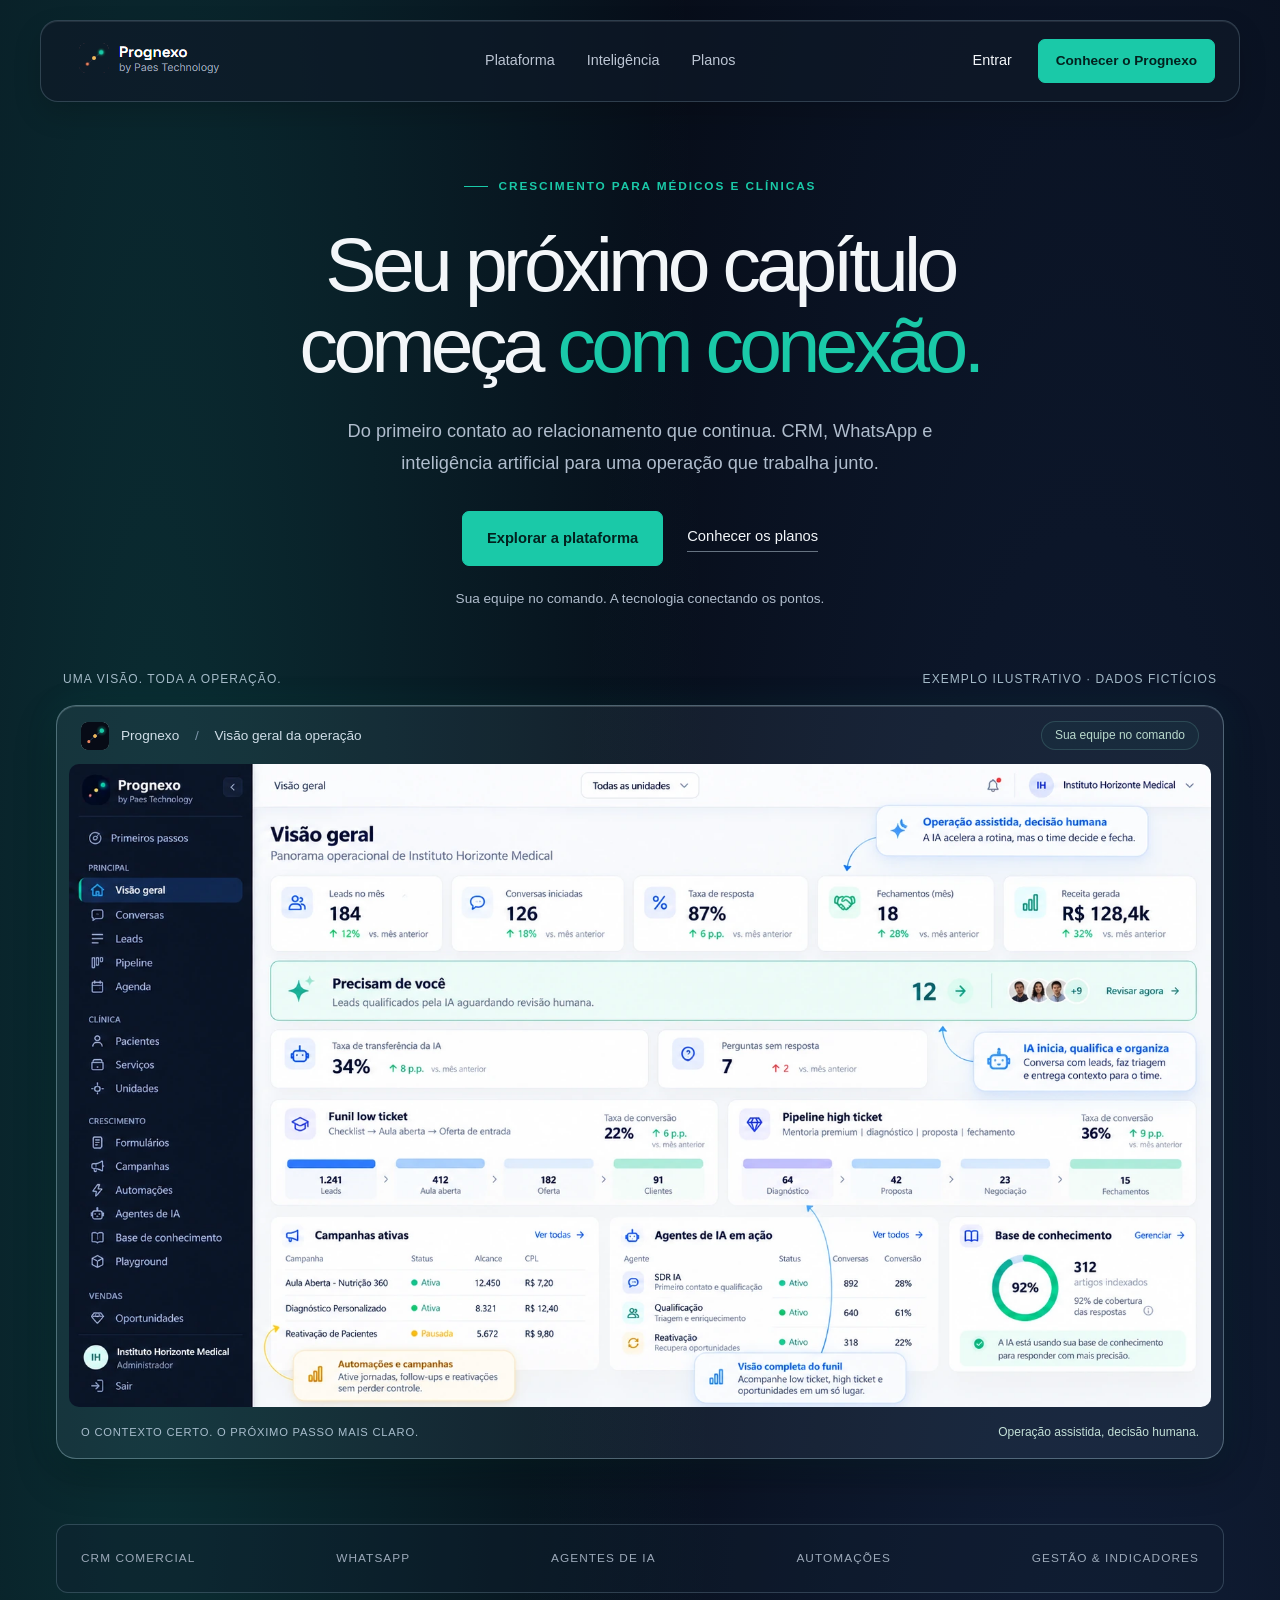
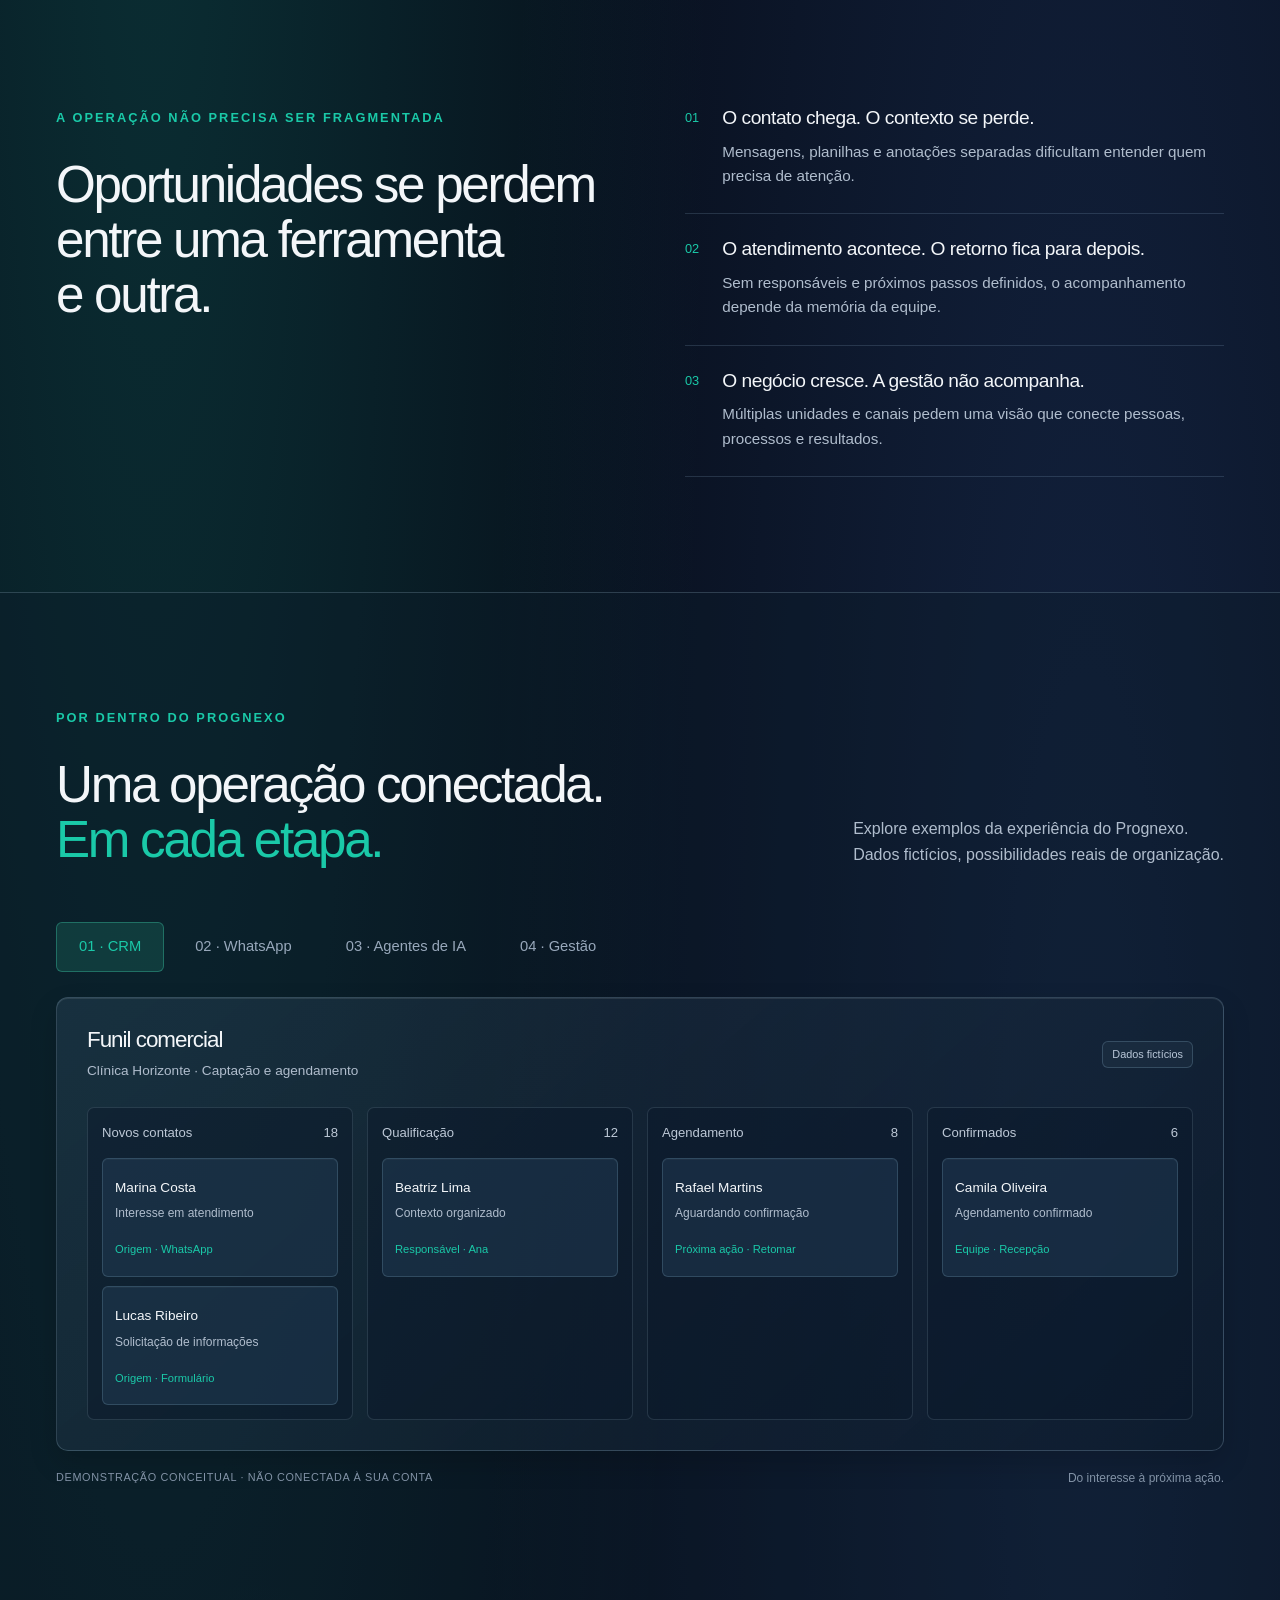
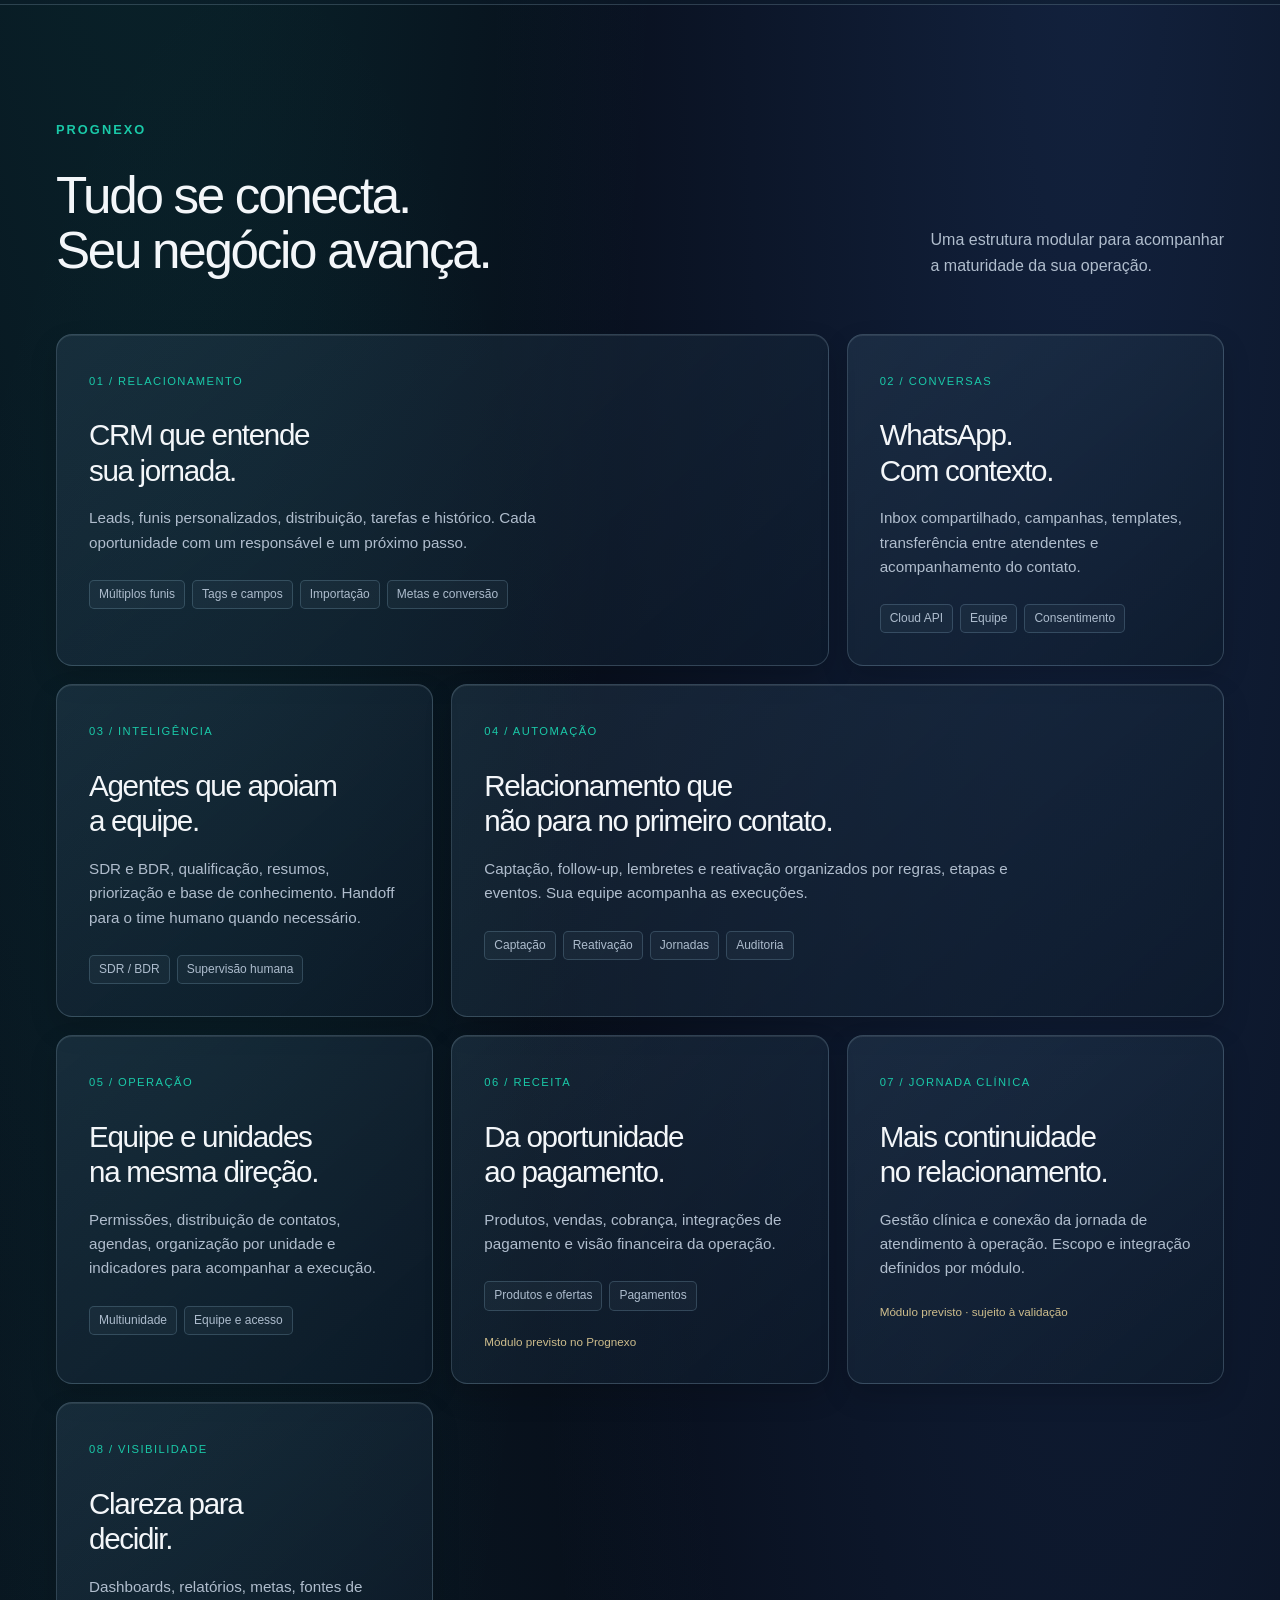
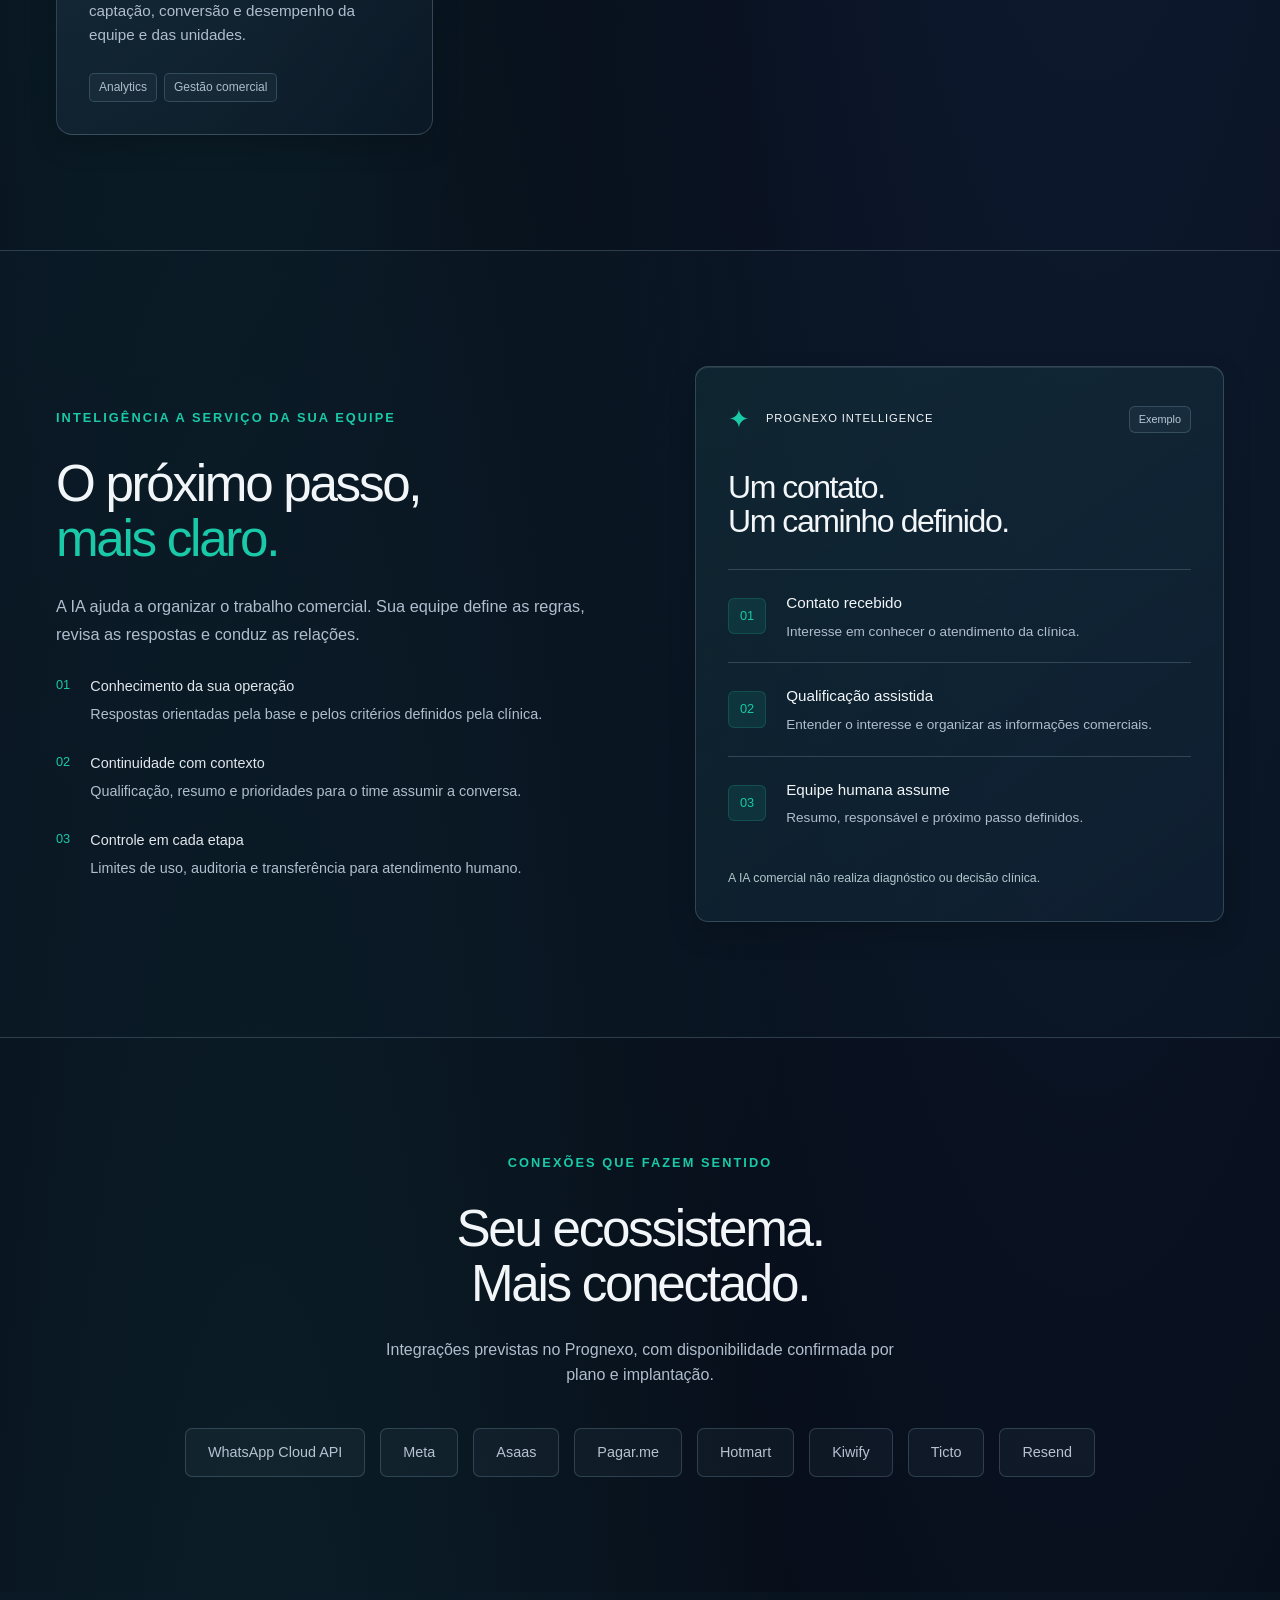
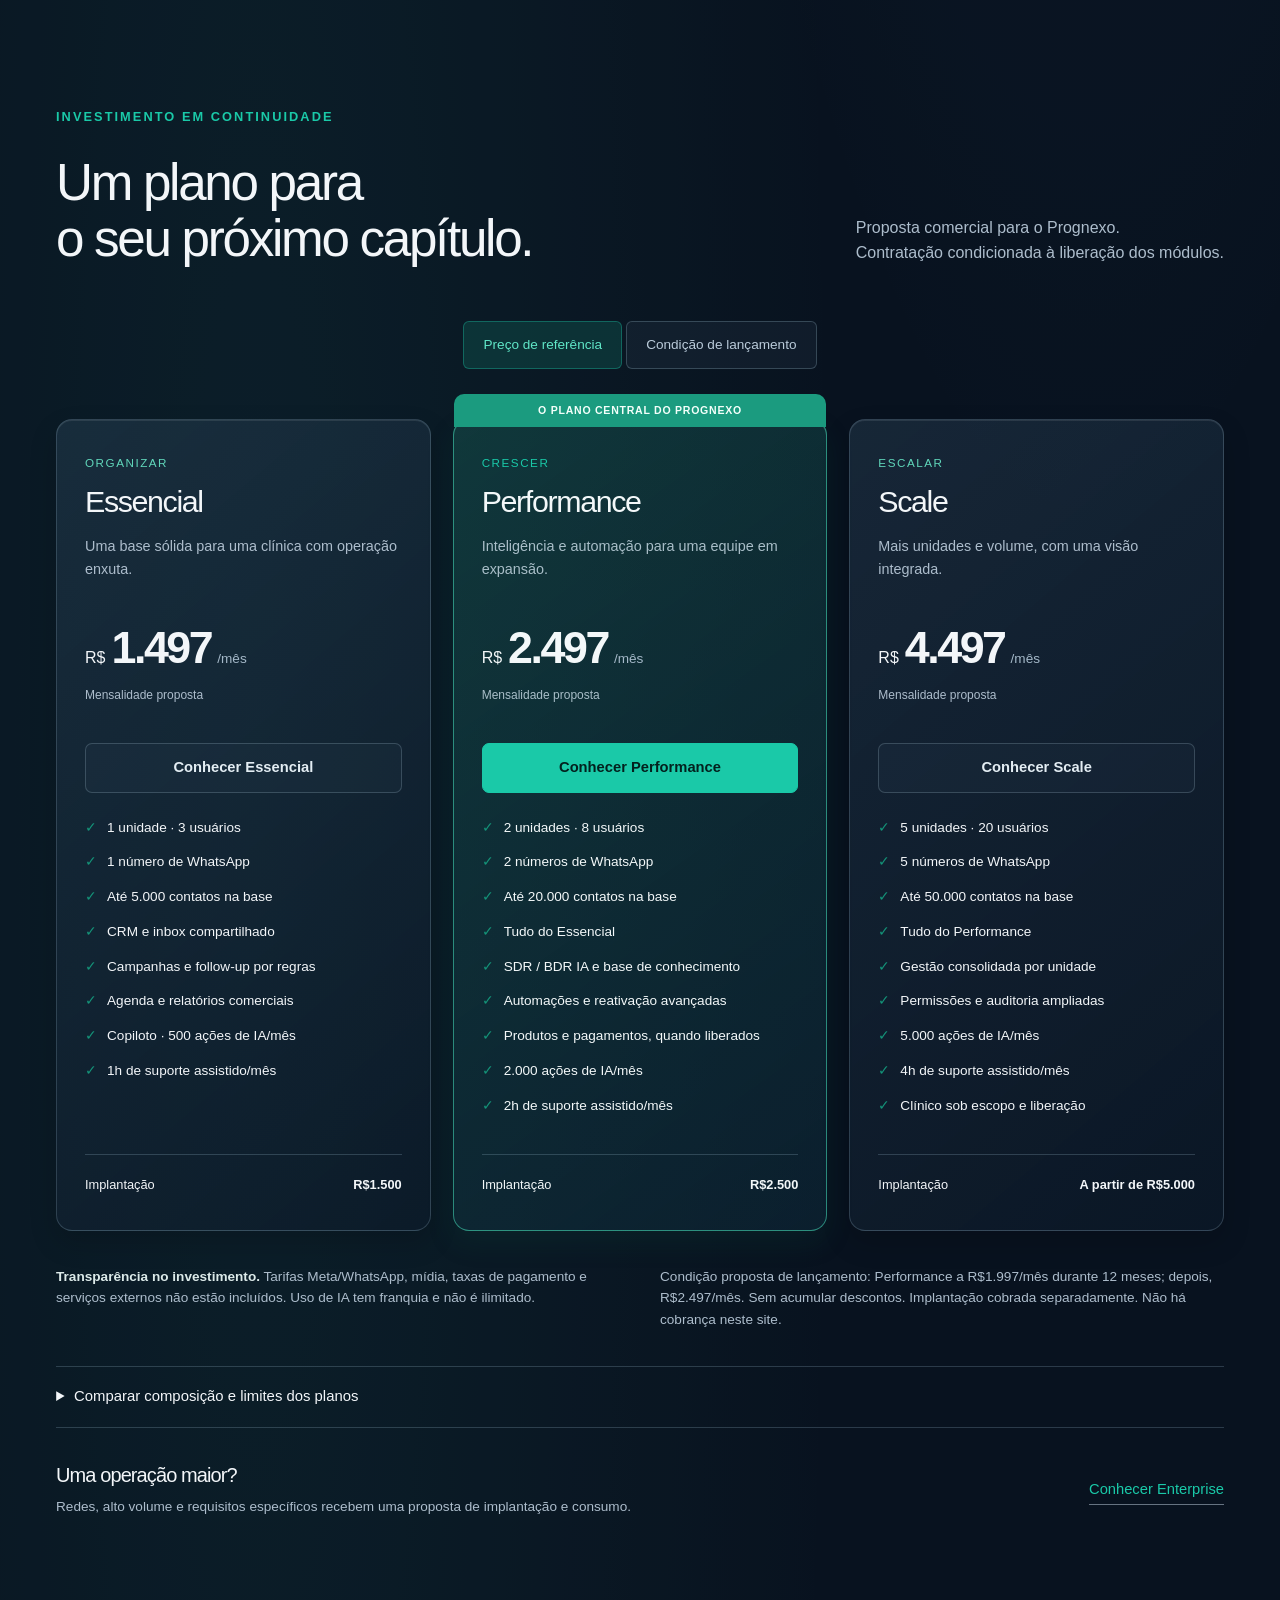
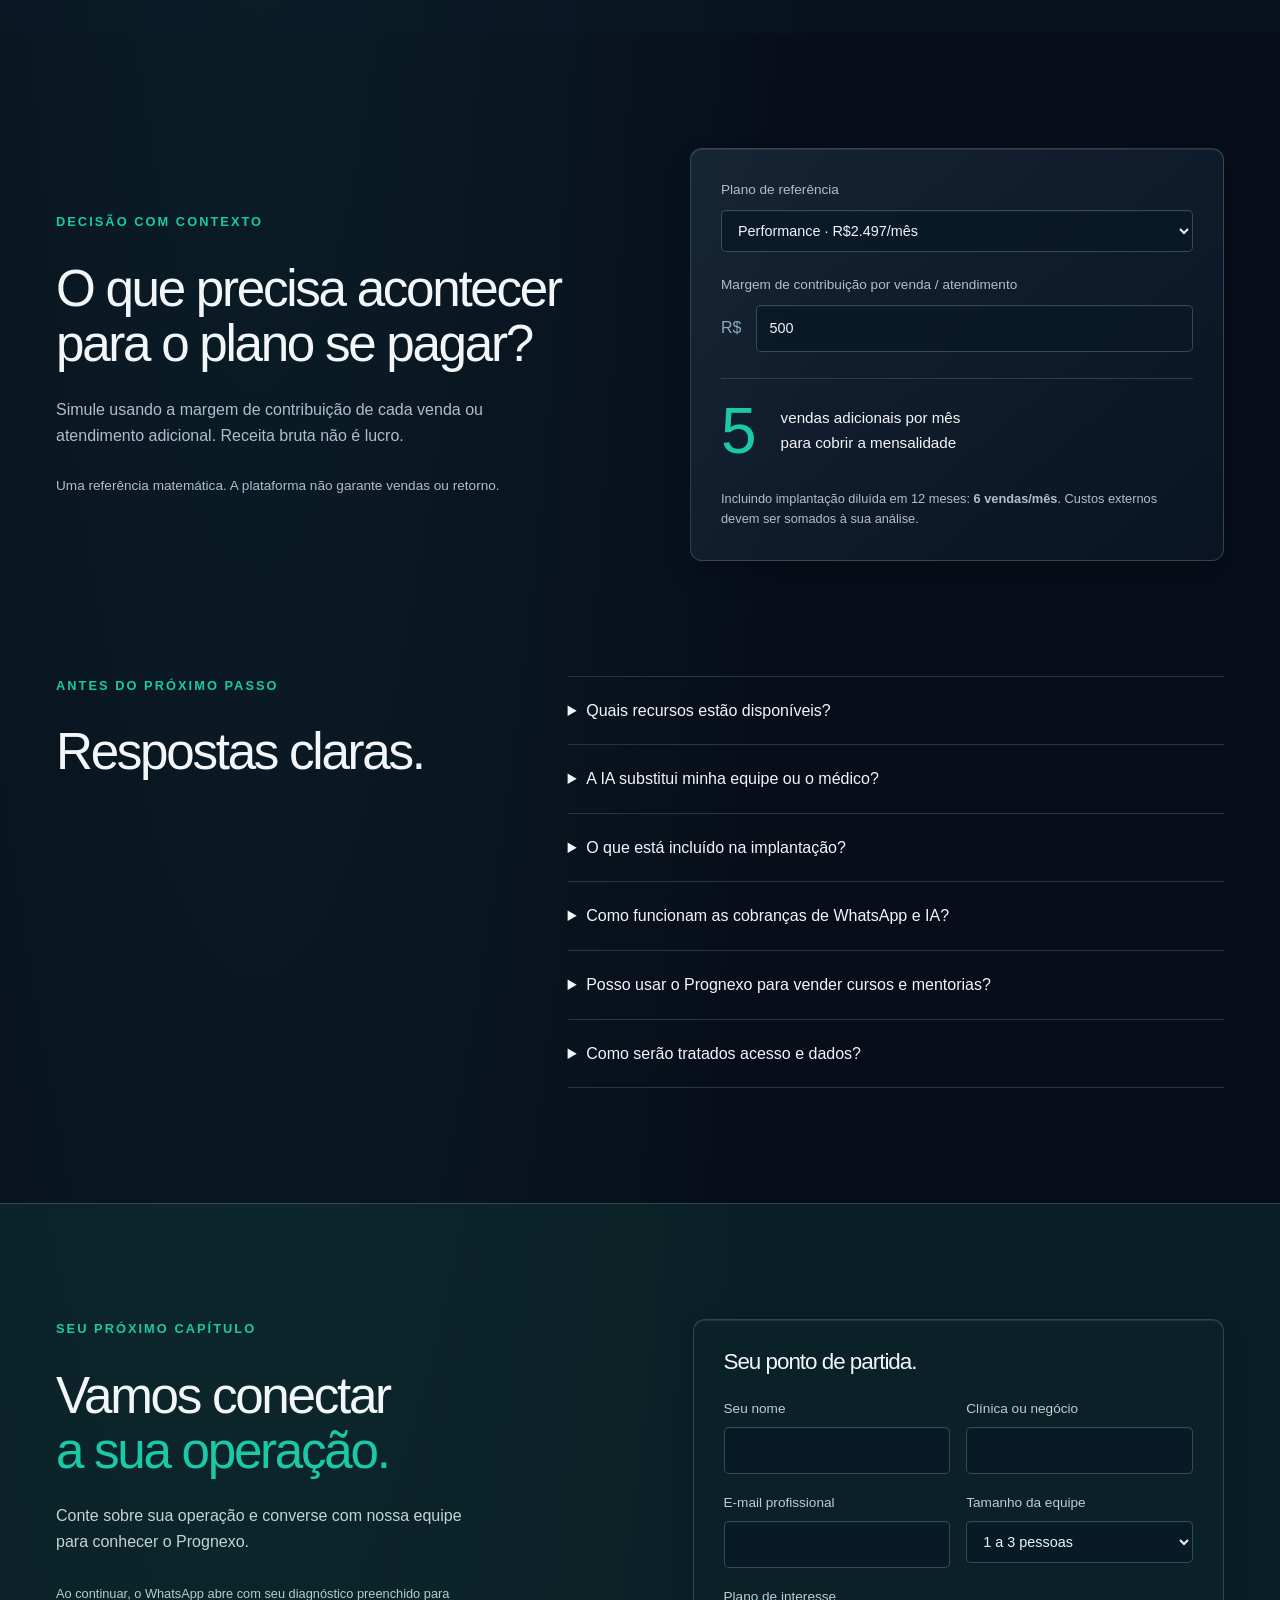
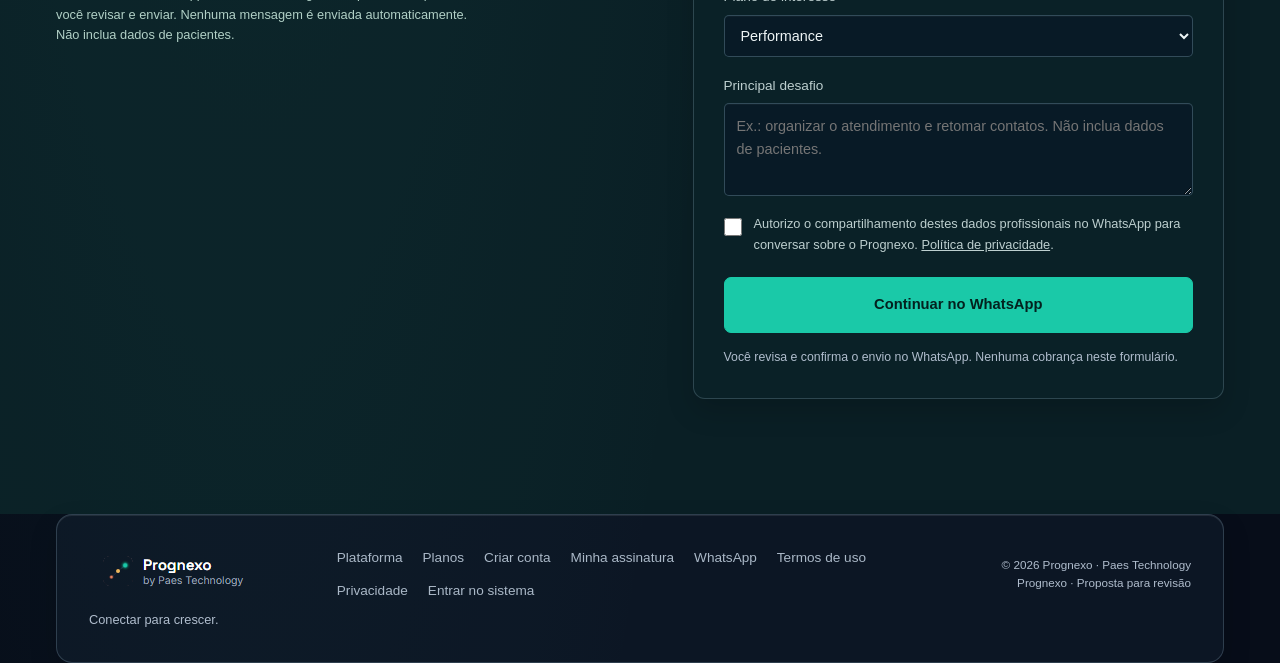
==== commit 02e1de8d: "perf(site): reduce scroll rendering cost and optimize images" ====
--- a/index.html
+++ b/index.html
@@ -1,8 +1,8 @@
-<!doctype html><html lang="pt-BR"><head><meta charset="utf-8"><meta name="viewport" content="width=device-width,initial-scale=1"><title>Prognexo</title><meta name="description" content="Conheça o Prognexo: CRM, WhatsApp, agentes de IA e gestão em uma plataforma para médicos e clínicas."><link rel="icon" type="image/png" sizes="1024x1024" href="assets/prognexo-icone.png"><link rel="apple-touch-icon" href="assets/prognexo-icone.png"><link rel="stylesheet" href="style.css"><script src="app.js" defer></script></head><body>
+<!doctype html><html lang="pt-BR"><head><meta charset="utf-8"><meta name="viewport" content="width=device-width,initial-scale=1"><title>Prognexo</title><meta name="description" content="Conheça o Prognexo: CRM, WhatsApp, agentes de IA e gestão em uma plataforma para médicos e clínicas."><link rel="icon" type="image/png" sizes="192x192" href="assets/prognexo-icone.png"><link rel="apple-touch-icon" href="assets/prognexo-icone.png"><link rel="stylesheet" href="style.css"><script src="app.js" defer></script></head><body>
 <a class="skip" href="#main">Ir para o conteúdo</a>
 <header><a class="brand" href="#" aria-label="Prognexo início"><img class="brand-image" src="assets/prognexo-logo.png" alt="Prognexo by Paes Technology" width="183" height="54"></a><nav aria-label="Navegação principal"><a href="#plataforma">Plataforma</a><a href="#inteligencia">Inteligência</a><a href="#planos">Planos</a></nav><div class="nav-actions"><a class="login" href="https://app.prognexo.com.br/#/login" target="_blank" rel="noopener">Entrar</a><a class="button small" href="#contato">Conhecer o Prognexo</a></div></header>
 <main id="main"><section class="hero wrap"><div class="hero-copy"><p class="eyebrow"><span class="dash"></span> CRESCIMENTO PARA MÉDICOS E CLÍNICAS</p><h1>Seu próximo capítulo<br>começa <em>com conexão.</em></h1><p class="lead">Do primeiro contato ao relacionamento que continua. CRM, WhatsApp e inteligência artificial para uma operação que trabalha junto.</p><div class="hero-actions"><a class="button" href="#demo">Explorar a plataforma</a><a class="text-link" href="#planos">Conhecer os planos</a></div><p class="micro">Sua equipe no comando. A tecnologia conectando os pontos.</p></div>
-<div class="hero-visual"><div class="preview-label"><span>UMA VISÃO. TODA A OPERAÇÃO.</span><span>EXEMPLO ILUSTRATIVO · DADOS FICTÍCIOS</span></div><figure class="product-showcase"><div class="showcase-toolbar"><img src="assets/prognexo-icone.png" alt="" width="28" height="28"><span>Prognexo <span class="toolbar-divider">/</span> Visão geral da operação</span><span class="showcase-tag">Sua equipe no comando</span></div><img class="product-image" src="assets/prognexo-painel.png" width="1672" height="941" fetchpriority="high" alt="Painel conceitual Prognexo do Instituto Horizonte Medical, com leads, conversas, pipeline, campanhas, agentes de IA e base de conhecimento. A IA inicia e qualifica; a equipe humana decide e fecha."><figcaption><span>O CONTEXTO CERTO. O PRÓXIMO PASSO MAIS CLARO.</span><span>Operação assistida, decisão humana.</span></figcaption></figure></div></section>
+<div class="hero-visual"><div class="preview-label"><span>UMA VISÃO. TODA A OPERAÇÃO.</span><span>EXEMPLO ILUSTRATIVO · DADOS FICTÍCIOS</span></div><figure class="product-showcase"><div class="showcase-toolbar"><img src="assets/prognexo-icone.png" alt="" width="28" height="28"><span>Prognexo <span class="toolbar-divider">/</span> Visão geral da operação</span><span class="showcase-tag">Sua equipe no comando</span></div><img class="product-image" src="assets/prognexo-painel.webp" width="1672" height="941" fetchpriority="high" decoding="async" alt="Painel conceitual Prognexo do Instituto Horizonte Medical, com leads, conversas, pipeline, campanhas, agentes de IA e base de conhecimento. A IA inicia e qualifica; a equipe humana decide e fecha."><figcaption><span>O CONTEXTO CERTO. O PRÓXIMO PASSO MAIS CLARO.</span><span>Operação assistida, decisão humana.</span></figcaption></figure></div></section>
 <div class="capability-strip wrap"><span>CRM COMERCIAL</span><span>WHATSAPP</span><span>AGENTES DE IA</span><span>AUTOMAÇÕES</span><span>GESTÃO & INDICADORES</span></div>
 <section class="wrap section pain"><div><p class="eyebrow">A OPERAÇÃO NÃO PRECISA SER FRAGMENTADA</p><h2>Oportunidades se perdem<br>entre uma ferramenta<br>e outra.</h2></div><div class="pain-list"><article><span>01</span><div><h3>O contato chega. O contexto se perde.</h3><p>Mensagens, planilhas e anotações separadas dificultam entender quem precisa de atenção.</p></div></article><article><span>02</span><div><h3>O atendimento acontece. O retorno fica para depois.</h3><p>Sem responsáveis e próximos passos definidos, o acompanhamento depende da memória da equipe.</p></div></article><article><span>03</span><div><h3>O negócio cresce. A gestão não acompanha.</h3><p>Múltiplas unidades e canais pedem uma visão que conecte pessoas, processos e resultados.</p></div></article></div></section>
 <section id="demo" class="section demo-section"><div class="wrap"><div class="section-heading"><div><p class="eyebrow">POR DENTRO DO PROGNEXO</p><h2>Uma operação conectada.<br><em>Em cada etapa.</em></h2></div><p>Explore exemplos da experiência do Prognexo.<br>Dados fictícios, possibilidades reais de organização.</p></div><div class="tabs" role="tablist" aria-label="Demonstração do produto"><button id="tab-crm" role="tab" aria-controls="demo-panel" aria-selected="true" data-view="crm">01 · CRM</button><button id="tab-whatsapp" role="tab" aria-controls="demo-panel" aria-selected="false" tabindex="-1" data-view="whatsapp">02 · WhatsApp</button><button id="tab-ia" role="tab" aria-controls="demo-panel" aria-selected="false" tabindex="-1" data-view="ia">03 · Agentes de IA</button><button id="tab-gestao" role="tab" aria-controls="demo-panel" aria-selected="false" tabindex="-1" data-view="gestao">04 · Gestão</button></div><div id="demo-panel" class="demo-panel" role="tabpanel" aria-labelledby="tab-crm" tabindex="0"></div><div class="demo-caption"><span>DEMONSTRAÇÃO CONCEITUAL · NÃO CONECTADA À SUA CONTA</span><span id="demo-caption-text">Do interesse à próxima ação.</span></div></div></section>
--- a/style.css
+++ b/style.css
@@ -1,26 +1,26 @@
 :root{--bg:#070b15;--panel:#101725;--line:#253040;--text:#f3f6f9;--muted:#a3afc0;--green:#1ac9a8;--font:Inter,Arial,sans-serif}*{box-sizing:border-box}html{scroll-behavior:smooth;scroll-padding-top:110px}body{margin:0;background:var(--bg);color:var(--text);font-family:var(--font);font-size:16px;line-height:1.6}a{color:inherit;text-decoration:none}button,input,select,textarea{font:inherit}button,a,input,select,textarea,summary{-webkit-tap-highlight-color:transparent}button{cursor:pointer}button:focus-visible,a:focus-visible,summary:focus-visible,input:focus-visible,select:focus-visible,textarea:focus-visible{outline:3px solid var(--green);outline-offset:5px}button{color:inherit}h1,h2,h3,p{margin:0}h1,h2,h3{font-weight:500;line-height:1.08;letter-spacing:-.045em}em{font-style:normal;color:var(--green)}h1{font-size:clamp(3.1rem,5.6vw,5.6rem);letter-spacing:-.065em}h2{font-size:clamp(2.35rem,4vw,4rem)}h3{font-size:1.5rem}p{color:var(--muted)}.wrap{max-width:1280px;width:calc(100% - 112px);margin:auto}.section{padding:115px 0}.eyebrow{color:var(--green);font-size:.8rem;letter-spacing:.16em;font-weight:600;margin-bottom:28px}.lead{font-size:1.14rem;line-height:1.75}.micro{font-size:.85rem;color:var(--muted)}.skip{position:fixed;top:-100px;left:20px;background:var(--green);color:var(--bg);padding:10px;z-index:100}.skip:focus{top:10px}.concept{padding:9px 24px;text-align:center;font-size:.75rem;letter-spacing:.06em;color:var(--green);background:#0d2426;border-bottom:1px solid #193739}.concept span{color:#bdd0d2;margin-left:15px;letter-spacing:0}header{max-width:1400px;width:calc(100% - 80px);margin:auto;display:flex;align-items:center;justify-content:space-between;padding:26px 0;gap:30px}.brand{display:flex;align-items:center;gap:10px;font-size:1.55rem;font-weight:650;letter-spacing:-.07em}.mark{background:#153131;border:1px solid #1f4746;border-radius:10px;width:36px;height:37px;line-height:27px;text-align:center;color:var(--green);font-size:2rem}.mark span,.mini-brand span{color:var(--green)}.brand-full{font-size:.65rem;letter-spacing:.12em;color:var(--green);border:1px solid #224840;padding:4px 7px;border-radius:4px;margin-left:3px}nav{display:flex;gap:32px;font-size:.9rem;color:#bcc5d3}.nav-actions{display:flex;gap:26px;align-items:center}.login{font-size:.9rem}.button{display:inline-flex;justify-content:center;align-items:center;background:var(--green);color:#03211e;border:1px solid var(--green);border-radius:7px;padding:15px 24px;font-weight:650;font-size:.92rem;transition:background .2s,transform .2s}.button:hover{background:#48dcc0;transform:translateY(-2px)}.button.small{padding:10px 17px;font-size:.85rem}.outline{background:transparent;color:var(--text);border-color:#354352}.outline:hover{color:#05211c}.text-link{background:none;border:0;padding:0;font-size:.92rem;display:inline-block;border-bottom:1px solid #667381;padding-bottom:3px;color:var(--text)}.hero{display:grid;grid-template-columns:.96fr 1.15fr;gap:52px;align-items:center;padding:65px 0 85px;min-height:650px}.hero-copy .lead{max-width:475px;margin-top:29px}.hero .eyebrow{display:flex;align-items:center;gap:11px;font-size:.74rem}.dash{width:24px;height:1px;background:var(--green)}.hero-actions{display:flex;align-items:center;gap:24px;margin:32px 0 22px}.hero-visual{position:relative;padding-bottom:36px}.preview-label{display:flex;justify-content:space-between;font-size:.65rem;letter-spacing:.12em;color:#7e8c9e;margin:0 2px 15px}.dashboard{display:flex;border:1px solid #32414e;border-radius:12px;background:#101925;box-shadow:0 25px 120px #17c9a815;overflow:hidden;transform:perspective(1200px) rotateY(-5deg) rotateX(2deg)}.app-sidebar{width:55px;flex-shrink:0;background:#0b111d;display:flex;align-items:center;flex-direction:column;gap:16px;padding:19px 0}.mini-brand{font-size:1.8rem;font-weight:bold;line-height:1}.side-icon{color:#8895a6;width:32px;text-align:center;font-size:1.05rem;padding:3px;border-radius:6px}.side-icon.active{background:#14312f;color:var(--green)}.bottom{margin-top:auto}.app-body{padding:19px;flex:1;min-width:0}.app-top{display:flex;align-items:center;justify-content:space-between;font-size:.73rem;border-bottom:1px solid #263340;padding-bottom:17px}.muted{color:#90a0b3}.avatar{width:27px;height:27px;border-radius:50%;background:#293447;text-align:center;line-height:27px;font-size:.65rem}.app-heading{display:flex;align-items:center;justify-content:space-between;margin:24px 0}.app-heading p{font-size:.72rem}.app-heading .muted{font-size:.6rem;letter-spacing:.07em;margin-bottom:8px}.app-heading h3{font-size:1.3rem;margin-bottom:5px}.pill{font-size:.68rem;border:1px solid #2d3b47;padding:4px 9px;border-radius:6px;color:#b9c7d8;white-space:nowrap}.metric-grid{display:grid;grid-template-columns:repeat(3,1fr);gap:8px}.metric-grid>div{background:#14212e;border:1px solid #233440;border-radius:7px;padding:13px 9px;min-width:0}.metric-grid span{color:#a5b3c4;font-size:.65rem;display:block}.metric-grid strong{font-size:1.65rem;font-weight:500;display:block;margin:6px 0}.metric-grid sup{font-size:1rem}.metric-grid small{font-size:.6rem;color:#8b9dad;line-height:1.4;display:block}.chart-card{border:1px solid #263743;border-radius:8px;margin:13px 0;padding:14px}.card-heading{display:flex;justify-content:space-between;gap:8px;align-items:center;font-size:.69rem}.card-heading strong{font-weight:500}.chart-key{color:var(--green);font-size:.63rem}.chart-bars{display:flex;gap:8px;height:135px;align-items:flex-end;background:repeating-linear-gradient(to top,transparent,transparent 32px,#273441 33px);margin-top:14px}.chart-bars i{height:var(--h);flex:1;background:linear-gradient(#1ac9a8,#146159);border-radius:3px 3px 0 0}.chart-axis{display:flex;justify-content:space-between;color:#8f9cad;font-size:.55rem;margin-top:8px}.app-bottom{display:flex;justify-content:space-between;align-items:center;padding:4px;font-size:.72rem}.app-bottom .muted{font-size:.59rem;letter-spacing:.1em}.app-bottom p{color:#ced7e3;margin-top:4px}.ai-note{display:flex;gap:13px;align-items:center;position:absolute;bottom:0;left:45px;right:20px;background:#163432;border:1px solid #2c5750;padding:15px 19px;border-radius:9px;box-shadow:0 10px 30px #0004}.spark{font-size:1.6rem;color:var(--green)}.ai-note strong{font-size:.81rem;font-weight:500}.ai-note p{font-size:.7rem;color:#aec7c1}.capability-strip{border-top:1px solid var(--line);border-bottom:1px solid var(--line);padding:26px 0;display:flex;justify-content:space-between;gap:22px;font-size:.74rem;letter-spacing:.09em;color:#9ca9b9}.pain{display:grid;grid-template-columns:1fr 1fr;gap:90px}.pain-list article{display:flex;gap:23px;padding:25px 0;border-bottom:1px solid var(--line)}.pain-list article:first-child{padding-top:0}.pain-list article>span{color:var(--green);font-size:.8rem}.pain-list h3{font-size:1.2rem;letter-spacing:-.025em;margin-bottom:11px}.pain-list p{font-size:.95rem}.demo-section{background:#0d1420;border-top:1px solid #1f2b3a;border-bottom:1px solid #1f2b3a}.section-heading{display:flex;justify-content:space-between;align-items:flex-end;gap:35px;margin-bottom:55px}.section-heading>p{font-size:1rem;max-width:380px}.tabs{display:flex;gap:8px;flex-wrap:wrap;margin-bottom:25px}.tabs button{border:1px solid transparent;color:#98a8bb;background:transparent;padding:12px 22px;border-radius:6px;font-size:.92rem}.tabs button[aria-selected=true]{border-color:#2c5d54;background:#15342f;color:var(--green)}.demo-panel{background:#101a28;border:1px solid #314153;border-radius:12px;padding:30px;min-height:350px}.demo-top{display:flex;justify-content:space-between;align-items:center;margin-bottom:25px;gap:15px}.demo-top h3{font-size:1.4rem}.demo-top p{font-size:.85rem;margin-top:8px}.kanban{display:grid;grid-template-columns:repeat(4,1fr);gap:14px}.kanban-column{background:#0c1420;border:1px solid #223247;border-radius:7px;padding:14px}.kanban-column>p{font-size:.82rem;color:#bdc8d6;margin-bottom:15px;display:flex;justify-content:space-between}.lead-card{padding:15px 12px;background:#172436;border:1px solid #283b50;border-radius:6px;margin-top:9px}.lead-card strong{font-size:.85rem;font-weight:500}.lead-card p{font-size:.75rem;margin:5px 0 12px}.lead-card small{font-size:.7rem;color:var(--green)}.demo-caption{display:flex;justify-content:space-between;gap:20px;margin-top:18px;font-size:.75rem;color:#8292a6}.demo-caption span:first-child{letter-spacing:.06em;font-size:.68rem}.inbox{display:grid;grid-template-columns:.8fr 1.3fr .85fr;gap:16px}.conversation-list,.chat,.context-card,.demo-stat{border:1px solid #283b50;border-radius:7px;background:#0d1522;padding:18px}.conversation-item{border-bottom:1px solid #243347;padding:12px 0;font-size:.85rem}.conversation-item p{font-size:.75rem}.chat p{font-size:.85rem}.bubble{background:#233346;padding:13px 16px;border-radius:10px;margin:16px 0;max-width:90%}.bubble.reply{background:#154338;margin-left:auto;color:#cfefe7}.context-card h4{margin:0 0 18px;font-size:.87rem}.context-card p{font-size:.8rem;margin:12px 0}.ia-demo{display:grid;grid-template-columns:1fr 1fr;gap:20px}.demo-stat h3{margin:8px 0 20px}.demo-stat p{margin:12px 0}.demo-stat strong{color:var(--green)}.rule{background:#182738;border:1px solid #2b4359;padding:13px 18px;margin:12px 0;border-radius:6px;font-size:.85rem}.stats-row{display:grid;grid-template-columns:repeat(3,1fr);gap:16px}.demo-stat>strong{font-size:2.4rem}.demo-stat small{color:var(--muted);display:block}.module-grid{display:grid;grid-template-columns:repeat(3,1fr);gap:18px}.module{padding:32px;background:linear-gradient(145deg,#14212c,#0d1420);border:1px solid #283440;border-radius:10px;position:relative}.module.wide{grid-column:span 2}.module-number{font-size:.7rem;letter-spacing:.13em;color:var(--green)}.module h3{font-size:1.85rem;margin:25px 0 18px;line-height:1.2}.module p{max-width:530px;font-size:.95rem}.tags{display:flex;gap:7px;flex-wrap:wrap;margin-top:25px}.tags span{border:1px solid #334454;border-radius:5px;padding:4px 9px;font-size:.75rem;color:#adbccd}.roadmap{font-size:.73rem;display:block;margin-top:22px;color:#cebd8c}.intelligence{background:radial-gradient(ellipse at 70% 50%,#163c3644,transparent 60%),#0c141e;border-top:1px solid #223138;border-bottom:1px solid #223138}.intelligence-grid{display:grid;grid-template-columns:1fr 1fr;gap:110px;align-items:center}.intelligence .lead{margin:25px 0;font-size:1.02rem}.ai-principles>div{display:flex;gap:20px;margin-top:26px}.ai-principles span{color:var(--green);font-size:.8rem}.ai-principles p{font-size:.9rem}.ai-principles strong{display:block;color:#e1e6ed;font-weight:500;margin-bottom:5px}.agent-card{background:#101e29;border:1px solid #2f4e51;border-radius:13px;padding:32px;box-shadow:0 30px 80px #0003}.agent-top{display:flex;align-items:center;gap:15px;font-size:.7rem;letter-spacing:.08em}.agent-top .pill{margin-left:auto;letter-spacing:0}.agent-card h3{font-size:2rem;margin:30px 0}.agent-step{display:flex;gap:20px;align-items:center;padding:20px 0;border-top:1px solid #2b414b}.agent-step>span{background:#183d35;color:var(--green);padding:7px 11px;border-radius:6px;font-size:.8rem}.agent-step strong{font-weight:500;font-size:.95rem}.agent-step p{font-size:.85rem;margin-top:5px}.agent-footer{font-size:.77rem;padding-top:20px;color:#9eafb7}.integrations{text-align:center}.integrations>p:not(.eyebrow){margin:25px auto;max-width:550px}.integration-row{display:flex;justify-content:center;gap:15px;flex-wrap:wrap;margin-top:40px}.integration-row span{padding:12px 22px;border:1px solid #2d3b49;border-radius:7px;color:#b6c2d0;font-weight:500;font-size:.9rem}.plans-section{background:#f3f6f8;color:#0f1d2a}.plans-section p{color:#63707f}.plans-section .eyebrow{color:#117b68}.billing{display:flex;justify-content:center;margin-bottom:50px;gap:4px}.billing button{border:1px solid #d4dce2;background:transparent;color:#536070;padding:12px 19px;font-size:.85rem;border-radius:6px}.billing button[aria-pressed=true]{background:#102536;color:white;border-color:#102536}.plans{display:grid;grid-template-columns:repeat(3,1fr);gap:22px;align-items:stretch}.plan{background:#fff;border:1px solid #d6dee3;border-radius:12px;padding:34px 28px;position:relative;display:flex;flex-direction:column}.plan.featured{background:#0e2530;border-color:#0e2530;color:#f3f8f9;box-shadow:0 20px 50px #19372b20}.featured-label{position:absolute;top:-25px;left:0;right:0;background:var(--green);border-radius:9px 9px 0 0;text-align:center;font-size:.66rem;letter-spacing:.07em;padding:8px;color:#08261e;font-weight:700}.plan.featured p{color:#a9bec8}.plan-kicker{font-size:.73rem;letter-spacing:.13em;color:#1c8b74}.featured .plan-kicker{color:var(--green)}.plan h3{font-size:1.9rem;margin:13px 0 17px}.plan>p{font-size:.9rem;min-height:50px}.price{display:flex;align-items:baseline;gap:6px;white-space:nowrap;margin:27px 0 0;font-size:1rem}.price strong{font-size:2.8rem;letter-spacing:-.055em;font-weight:600}.price span{font-size:.85rem;color:#657382}.plan .price-note{font-size:.75rem;min-height:36px;line-height:1.4;margin:3px 0 20px}.plan .button{width:100%;padding:12px 8px}.plans-section .outline{border-color:#ced7de;color:#243c4e}.plans-section .outline:hover{background:#d9f5ed}.plan ul{padding:24px 0 0;margin:0 0 25px;list-style:none;font-size:.85rem;flex:1}.plan li{margin-bottom:13px;padding-left:22px;position:relative}.plan li:before{content:'✓';position:absolute;left:0;color:#149479}.setup{border-top:1px solid #dce3e7;padding-top:20px;font-size:.8rem;display:flex;justify-content:space-between;gap:10px}.featured .setup{border-color:#33505a}.plan-terms{display:grid;grid-template-columns:1fr 1fr;gap:40px;margin:35px 0;font-size:.85rem}.plan-terms strong{color:#314854}.comparison{border-top:1px solid #cbd5dd;border-bottom:1px solid #cbd5dd;padding:18px 0}.comparison .micro{padding:20px 0}.comparison summary{font-size:.93rem}.table-scroll{overflow-x:auto}table{border-collapse:collapse;width:100%;min-width:650px;margin-top:22px;font-size:.82rem}th,td{text-align:left;padding:14px;border-bottom:1px solid #d8e0e5}th{font-weight:600}.enterprise{display:flex;justify-content:space-between;align-items:center;gap:30px;margin-top:37px}.enterprise h3{font-size:1.25rem;margin-bottom:10px}.enterprise p{font-size:.85rem}.enterprise .text-link{color:#163b35;white-space:nowrap}.economics{display:grid;grid-template-columns:1fr 1fr;gap:100px;align-items:center}.economics>div>p:not(.eyebrow){margin-top:26px;max-width:480px}.calculator{background:#111e2b;border:1px solid #2b3e4d;padding:30px;border-radius:12px}.calculator label{font-size:.85rem;color:#afbecd;display:block;margin-bottom:9px}.calculator select{margin-bottom:22px}.calculator p{font-size:.8rem}.money-input{display:flex;align-items:center;gap:15px}.money-input span{color:#8fabbb}.calc-result{display:flex;align-items:center;gap:24px;margin:26px 0;border-top:1px solid #2a404a;padding-top:20px}.calc-result strong{font-size:4rem;font-weight:500;color:var(--green);line-height:1}.calc-result span{font-size:.95rem}.faq{display:grid;grid-template-columns:.8fr 1.2fr;gap:75px;padding-top:0}.faq details{border-top:1px solid #2a3544;padding:21px 0}.faq details:last-child{border-bottom:1px solid #2a3544}summary{cursor:pointer;font-size:1rem;list-style-position:outside;margin-left:18px;padding-right:15px}details[open]>summary{margin-bottom:16px}details p{font-size:.93rem}.contact{background:#103833;border-top:1px solid #286155}.contact-grid{display:grid;grid-template-columns:1fr 1fr;gap:105px}.contact h2{font-size:clamp(2.4rem,4vw,4rem)}.contact-grid>div>p:not(.eyebrow){margin-top:25px;max-width:430px;color:#bad1cc}.contact-note{font-size:.8rem;color:#a2c3b9;max-width:420px;margin-top:30px}.contact form{padding:30px;background:#0b2927;border:1px solid #2c5049;border-radius:12px}.contact form h3{margin-bottom:24px;font-size:1.4rem}.form-grid{display:grid;grid-template-columns:1fr 1fr;gap:0 16px}label{display:block;font-size:.85rem;color:#bdcfcf}input,select,textarea{display:block;background:#0e2029;border:1px solid #34505b;border-radius:5px;color:#eef5f6;padding:11px 12px;width:100%;min-width:0;font-size:.9rem}form input,form select,form textarea{margin:7px 0 18px}textarea{resize:vertical}form .button{width:100%}form .micro{margin-top:15px;font-size:.77rem}footer{padding:50px 0;display:flex;justify-content:space-between;align-items:center;gap:30px}footer .brand{font-size:1.3rem}footer p{font-size:.8rem;margin-top:9px}footer>div:nth-child(2){display:flex;gap:26px;font-size:.85rem;color:#aab8c7}.copyright{font-size:.73rem;text-align:right}
 @media(min-width:1500px){.hero{gap:85px}}@media(max-width:1100px){.wrap{width:calc(100% - 64px)}header{width:calc(100% - 64px)}.hero{gap:30px;grid-template-columns:1fr 1fr}.hero-actions{gap:16px;flex-wrap:wrap}.pain,.intelligence-grid,.economics,.contact-grid{gap:45px}.plan{padding:28px 20px}.price strong{font-size:2.3rem}.module{padding:25px}.inbox{grid-template-columns:1fr 1.3fr}.context-card{grid-column:span 2}.concept span{font-size:.7rem}}@media(max-width:800px){.wrap{width:calc(100% - 40px)}header{width:calc(100% - 40px);gap:18px}nav{display:none}.nav-actions{gap:15px}.concept span{display:block;margin-left:0}.hero{grid-template-columns:1fr;gap:50px;padding:45px 0 60px}.hero-copy{max-width:600px}.hero h1{font-size:clamp(3rem,9vw,4.7rem)}.hero-visual{max-width:620px;width:100%;margin:auto}.section{padding:75px 0}.capability-strip{flex-wrap:wrap;justify-content:center;font-size:.68rem;gap:20px}.pain,.intelligence-grid,.economics,.contact-grid,.faq{grid-template-columns:1fr;gap:40px}.section-heading{display:block;margin-bottom:35px}.section-heading>p{margin-top:25px}.module-grid{grid-template-columns:1fr 1fr}.module.wide{grid-column:span 2}.plans{grid-template-columns:1fr;gap:40px}.plan{padding:30px}.price strong{font-size:2.8rem}.plan>p{min-height:auto}.plan-terms{grid-template-columns:1fr;gap:15px}.kanban{grid-template-columns:1fr 1fr}.demo-panel{padding:20px}.tabs button{padding:10px 12px;font-size:.8rem}.stats-row{grid-template-columns:1fr}.faq{padding-top:0}.enterprise{align-items:flex-start}.ia-demo{grid-template-columns:1fr}.contact form{padding:24px}footer{flex-wrap:wrap}footer .copyright{text-align:left}.preview-label{font-size:.6rem}.demo-caption{display:block}.demo-caption span{display:block;margin-top:7px}}@media(max-width:480px){h2{font-size:2.4rem}.brand{font-size:1.25rem;gap:6px}.brand-full{font-size:.55rem;margin-left:0}.mark{width:28px;height:29px;font-size:1.6rem;line-height:22px}.nav-actions .small{padding:9px 10px;font-size:.72rem}.nav-actions .login{font-size:.78rem}.nav-actions{gap:10px}header{gap:10px;padding:21px 0}.hero .eyebrow{font-size:.65rem;letter-spacing:.09em}.hero h1{font-size:3.1rem}.hero .lead{font-size:1rem}.hero-actions{gap:20px}.app-sidebar{width:35px}.app-body{padding:12px}.app-top{font-size:.6rem}.app-top .muted{display:none}.app-heading{margin:17px 0}.app-heading h3{font-size:1.1rem}.metric-grid{gap:5px}.metric-grid>div{padding:9px 6px}.metric-grid strong{font-size:1.3rem}.metric-grid span{font-size:.58rem}.metric-grid small{font-size:.55rem}.chart-card{padding:9px}.chart-bars{height:100px;gap:5px}.card-heading{font-size:.59rem}.chart-key{display:none}.ai-note{left:12px;right:0;padding:12px}.module-grid{grid-template-columns:1fr}.module.wide{grid-column:auto}.inbox{grid-template-columns:1fr}.context-card{grid-column:auto}.conversation-list{display:none}.form-grid{grid-template-columns:1fr}.demo-top{align-items:flex-start;flex-direction:column}.kanban{gap:8px}.kanban-column{padding:9px}.kanban-column>p{font-size:.7rem}.lead-card{padding:10px 8px}.lead-card strong{font-size:.75rem}.lead-card p{font-size:.68rem}.lead-card small{font-size:.62rem}.billing button{padding:10px 12px;font-size:.75rem}.enterprise{flex-direction:column;gap:20px}.agent-card{padding:24px}.agent-top{font-size:.62rem}.calculator{padding:24px}.contact-grid{gap:35px}footer>div:nth-child(2){gap:16px;flex-wrap:wrap}}@media(prefers-reduced-motion:reduce){html{scroll-behavior:auto}*,*:before,*:after{transition:none!important;animation:none!important}.dashboard{transform:none}}
 /* Prognexo — glass surfaces */
-:root{--bg:#070d19;--panel:rgba(21,34,52,.55);--line:rgba(163,202,229,.17);--muted:#b0bdcd;--glass-border:rgba(184,219,239,.2);--glass-shadow:inset 0 1px 0 rgba(255,255,255,.09),0 24px 60px rgba(0,0,0,.16)}
-body{background:radial-gradient(ellipse at 12% 12%,rgba(24,179,156,.2),transparent 35%),radial-gradient(ellipse at 85% 28%,rgba(60,109,196,.22),transparent 39%),radial-gradient(ellipse at 20% 70%,rgba(42,159,149,.13),transparent 40%),#070d19;background-attachment:fixed}
-.concept{background:rgba(18,50,54,.58);backdrop-filter:blur(20px);-webkit-backdrop-filter:blur(20px);border-color:var(--glass-border)}
-header{padding:13px 24px;margin:20px auto 0;border:1px solid var(--glass-border);border-radius:18px;background:rgba(15,26,41,.68);backdrop-filter:blur(24px);-webkit-backdrop-filter:blur(24px);box-shadow:var(--glass-shadow)}
+:root{--bg:#070d19;--panel:rgba(21,34,52,.55);--line:rgba(163,202,229,.17);--muted:#b0bdcd;--glass-border:rgba(184,219,239,.2);--glass-shadow:inset 0 1px 0 rgba(255,255,255,.09),0 12px 28px rgba(0,0,0,.16)}
+body{background:radial-gradient(ellipse at 12% 12%,rgba(24,179,156,.2),transparent 35%),radial-gradient(ellipse at 85% 28%,rgba(60,109,196,.22),transparent 39%),radial-gradient(ellipse at 20% 70%,rgba(42,159,149,.13),transparent 40%),#070d19;background-attachment:scroll}
+.concept{background:rgba(18,50,54,.58);border-color:var(--glass-border)}
+header{padding:13px 24px;margin:20px auto 0;border:1px solid var(--glass-border);border-radius:18px;background:rgba(15,26,41,.68);box-shadow:var(--glass-shadow)}
 .brand{letter-spacing:0;flex-shrink:0}.brand-image{display:block;width:183px;height:54px;object-fit:contain;border-radius:7px}
 .hero{display:block;padding:75px 0 65px;min-height:0}.hero-copy{max-width:900px;text-align:center;margin:auto}.hero .eyebrow{justify-content:center}.hero h1{font-size:clamp(3.3rem,6vw,5.6rem);line-height:1.06;letter-spacing:-.06em}.hero-copy .lead{max-width:610px;margin:28px auto 0}.hero-actions{justify-content:center}.hero-visual{max-width:100%;margin:60px auto 0;padding:0}.preview-label{color:#a4bac8;font-size:.75rem;letter-spacing:.09em;margin:0 7px 16px;gap:18px}
-.product-showcase{margin:0;border:1px solid rgba(198,235,248,.32);padding:12px;background:rgba(178,211,232,.075);border-radius:20px;box-shadow:inset 0 1px 0 #ffffff26,0 40px 120px #0005,0 0 100px #13c8a813;backdrop-filter:blur(25px);-webkit-backdrop-filter:blur(25px)}
+.product-showcase{margin:0;border:1px solid rgba(198,235,248,.32);padding:12px;background:rgba(178,211,232,.075);border-radius:20px;box-shadow:inset 0 1px 0 #ffffff26,0 16px 40px #0004,0 0 36px #13c8a813;-webkit-backdrop-filter:blur(25px)}
 .showcase-toolbar{display:flex;align-items:center;gap:12px;padding:3px 12px 14px;font-size:.85rem;color:#d0dee8}.showcase-toolbar>img{border-radius:7px}.toolbar-divider{padding:0 12px;color:#7e96aa}.showcase-tag{margin-left:auto;color:#b9dacd;font-size:.75rem;border:1px solid #83cebf30;border-radius:20px;padding:4px 13px;background:#2ac9aa0a}.product-image{display:block;width:100%;height:auto;border-radius:10px;object-fit:contain}.product-showcase figcaption{display:flex;align-items:center;justify-content:space-between;gap:24px;padding:16px 12px 4px;color:#a8bdcd;font-size:.75rem}.product-showcase figcaption>span:first-child{letter-spacing:.07em;font-size:.7rem}.product-showcase figcaption>span:last-child{color:#c2dfd6}
-.capability-strip{background:rgba(18,32,49,.35);border:1px solid var(--glass-border);padding:24px;border-radius:12px;backdrop-filter:blur(16px);-webkit-backdrop-filter:blur(16px)}
-.demo-section,.intelligence,.plans-section,.contact{background:rgba(13,28,43,.36);border-color:var(--glass-border);backdrop-filter:blur(14px);-webkit-backdrop-filter:blur(14px)}
-.demo-panel,.module,.agent-card,.calculator,.contact form,.plan{background:linear-gradient(140deg,rgba(54,83,107,.32),rgba(13,27,43,.55));border:1px solid var(--glass-border);box-shadow:var(--glass-shadow);backdrop-filter:blur(22px);-webkit-backdrop-filter:blur(22px)}
+.capability-strip{background:rgba(18,32,49,.35);border:1px solid var(--glass-border);padding:24px;border-radius:12px;-webkit-backdrop-filter:blur(16px)}
+.demo-section,.intelligence,.plans-section,.contact{background:rgba(13,28,43,.36);border-color:var(--glass-border);-webkit-backdrop-filter:blur(14px)}
+.demo-panel,.module,.agent-card,.calculator,.contact form,.plan{background:linear-gradient(140deg,rgba(54,83,107,.32),rgba(13,27,43,.55));border:1px solid var(--glass-border);box-shadow:var(--glass-shadow);-webkit-backdrop-filter:blur(22px)}
 .module{border-radius:16px}.module:hover{border-color:rgba(82,208,182,.38);background:linear-gradient(140deg,rgba(47,95,103,.37),rgba(13,27,43,.55))}
-.kanban-column,.conversation-list,.chat,.context-card,.demo-stat{background:rgba(9,24,40,.45);border-color:rgba(187,217,238,.14);backdrop-filter:blur(14px);-webkit-backdrop-filter:blur(14px)}
+.kanban-column,.conversation-list,.chat,.context-card,.demo-stat{background:rgba(9,24,40,.45);border-color:rgba(187,217,238,.14);-webkit-backdrop-filter:blur(14px)}
 .lead-card,.rule{background:rgba(44,74,100,.36);border-color:rgba(161,204,232,.19);box-shadow:inset 0 1px 0 #ffffff08}.bubble{background:rgba(80,115,145,.28);border:1px solid rgba(196,222,238,.13)}.bubble.reply{background:rgba(37,134,110,.29);border-color:rgba(75,203,164,.25)}
-.tags span,.integration-row span,.pill{background:rgba(142,183,204,.055);border-color:rgba(172,215,240,.2);backdrop-filter:blur(12px);-webkit-backdrop-filter:blur(12px)}
+.tags span,.integration-row span,.pill{background:rgba(142,183,204,.055);border-color:rgba(172,215,240,.2);-webkit-backdrop-filter:blur(12px)}
 .agent-step>span{background:rgba(26,201,168,.11);border:1px solid #30cba32e}.agent-step{border-color:var(--glass-border)}.agent-footer{color:#b1c6cb}.intelligence .agent-card{background:linear-gradient(145deg,#41b7a71a,#14293e70)}
 .tabs button[aria-selected=true]{background:rgba(39,139,117,.25);border-color:rgba(64,210,175,.35)}
-.plans-section{color:#f3f6f9}.plans-section p{color:#adbdcc}.plans-section .eyebrow{color:var(--green)}.billing button{color:#bacbda;border-color:rgba(188,221,242,.22);background:rgba(169,203,226,.055);backdrop-filter:blur(16px);-webkit-backdrop-filter:blur(16px)}.billing button[aria-pressed=true]{background:rgba(29,182,147,.17);color:#60e6c7;border-color:#1ac9a859}.plan{border-radius:16px}.plan.featured{background:linear-gradient(145deg,rgba(33,130,113,.29),rgba(13,37,53,.67));border-color:rgba(70,226,188,.54);box-shadow:inset 0 1px 0 #87e9cd33,0 24px 90px #0b6b4920}.featured-label{background:#1b9b7f;color:#f3fffa;top:-26px;border-radius:10px 10px 0 0}.plan-kicker{color:#61d7bb}.price span{color:#a5b9c9}.plans-section .outline{color:#e3edf3;border-color:#b4d3e538;background:#b4d3e507}.plans-section .outline:hover{background:#a2d9c91c}.setup,.featured .setup{border-color:var(--glass-border)}.plan-terms strong{color:#dceae9}.comparison{border-color:var(--glass-border)}th,td{border-color:var(--glass-border)}.enterprise .text-link{color:var(--green)}
+.plans-section{color:#f3f6f9}.plans-section p{color:#adbdcc}.plans-section .eyebrow{color:var(--green)}.billing button{color:#bacbda;border-color:rgba(188,221,242,.22);background:rgba(169,203,226,.055);-webkit-backdrop-filter:blur(16px)}.billing button[aria-pressed=true]{background:rgba(29,182,147,.17);color:#60e6c7;border-color:#1ac9a859}.plan{border-radius:16px}.plan.featured{background:linear-gradient(145deg,rgba(33,130,113,.29),rgba(13,37,53,.67));border-color:rgba(70,226,188,.54);box-shadow:inset 0 1px 0 #87e9cd33,0 12px 28px #0b6b4920}.featured-label{background:#1b9b7f;color:#f3fffa;top:-26px;border-radius:10px 10px 0 0}.plan-kicker{color:#61d7bb}.price span{color:#a5b9c9}.plans-section .outline{color:#e3edf3;border-color:#b4d3e538;background:#b4d3e507}.plans-section .outline:hover{background:#a2d9c91c}.setup,.featured .setup{border-color:var(--glass-border)}.plan-terms strong{color:#dceae9}.comparison{border-color:var(--glass-border)}th,td{border-color:var(--glass-border)}.enterprise .text-link{color:var(--green)}
 .contact{background:rgba(20,80,70,.28)}.contact form{background:rgba(12,37,42,.48)}input,select,textarea{background:rgba(8,24,39,.69);border-color:rgba(170,214,238,.26);box-shadow:inset 0 1px 0 #ffffff08}select option{background:#112536;color:white}.contact-note{color:#b1d0c6}.contact-grid>div>p:not(.eyebrow){color:#c0d6d3}.calculator p{color:#b0bfcc}
-footer{margin-top:25px;margin-bottom:25px;padding:32px;border:1px solid var(--glass-border);border-radius:16px;background:rgba(26,45,63,.33);box-shadow:var(--glass-shadow);backdrop-filter:blur(22px);-webkit-backdrop-filter:blur(22px)}
+footer{margin-top:25px;margin-bottom:25px;padding:32px;border:1px solid var(--glass-border);border-radius:16px;background:rgba(26,45,63,.33);box-shadow:var(--glass-shadow);-webkit-backdrop-filter:blur(22px)}
 @supports not ((backdrop-filter:blur(1px)) or (-webkit-backdrop-filter:blur(1px))){header,.demo-panel,.module,.agent-card,.calculator,.contact form,.plan,footer{background:#122334}.plan.featured{background:#153d40}}
 @media(max-width:800px){header{padding:12px 16px}.hero{padding-top:60px}.hero-visual{margin-top:42px;max-width:100%}.hero-copy{max-width:680px}.hero h1{font-size:clamp(2.8rem,7.5vw,4.5rem)}.preview-label{font-size:.65rem}.product-showcase{padding:9px;border-radius:15px}.showcase-toolbar{font-size:.75rem;padding:3px 5px 12px}.showcase-tag{font-size:.65rem}.product-showcase figcaption{padding:13px 4px 3px;align-items:flex-start;gap:12px}.product-showcase figcaption>span:first-child{font-size:.6rem}.product-showcase figcaption>span:last-child{font-size:.65rem}.brand-image{width:160px;height:auto}.capability-strip{padding:23px 15px}footer{padding:26px}}
 @media(max-width:480px){header{padding:10px 12px;margin-top:14px;width:calc(100% - 24px)}.brand-image{width:124px;height:auto}.nav-actions{gap:9px}.nav-actions .small{font-size:.68rem;padding:8px 9px}.hero{padding-top:45px}.hero h1{font-size:clamp(2.5rem,9.5vw,3.1rem)}.hero .eyebrow{font-size:.6rem;letter-spacing:.07em}.hero-visual{margin-top:35px}.preview-label{display:block;font-size:.6rem}.preview-label>span{display:block;margin-top:6px}.showcase-toolbar{font-size:.65rem;gap:7px}.showcase-toolbar>img{width:22px;height:22px}.showcase-tag{display:none}.toolbar-divider{padding:0 6px}.product-image{border-radius:6px}.product-showcase{padding:6px}.product-showcase figcaption{display:block}.product-showcase figcaption>span{display:block;margin:3px 0}.module{padding:26px}.plan{padding:30px 24px}.concept{font-size:.67rem}footer .brand-image{width:160px}}
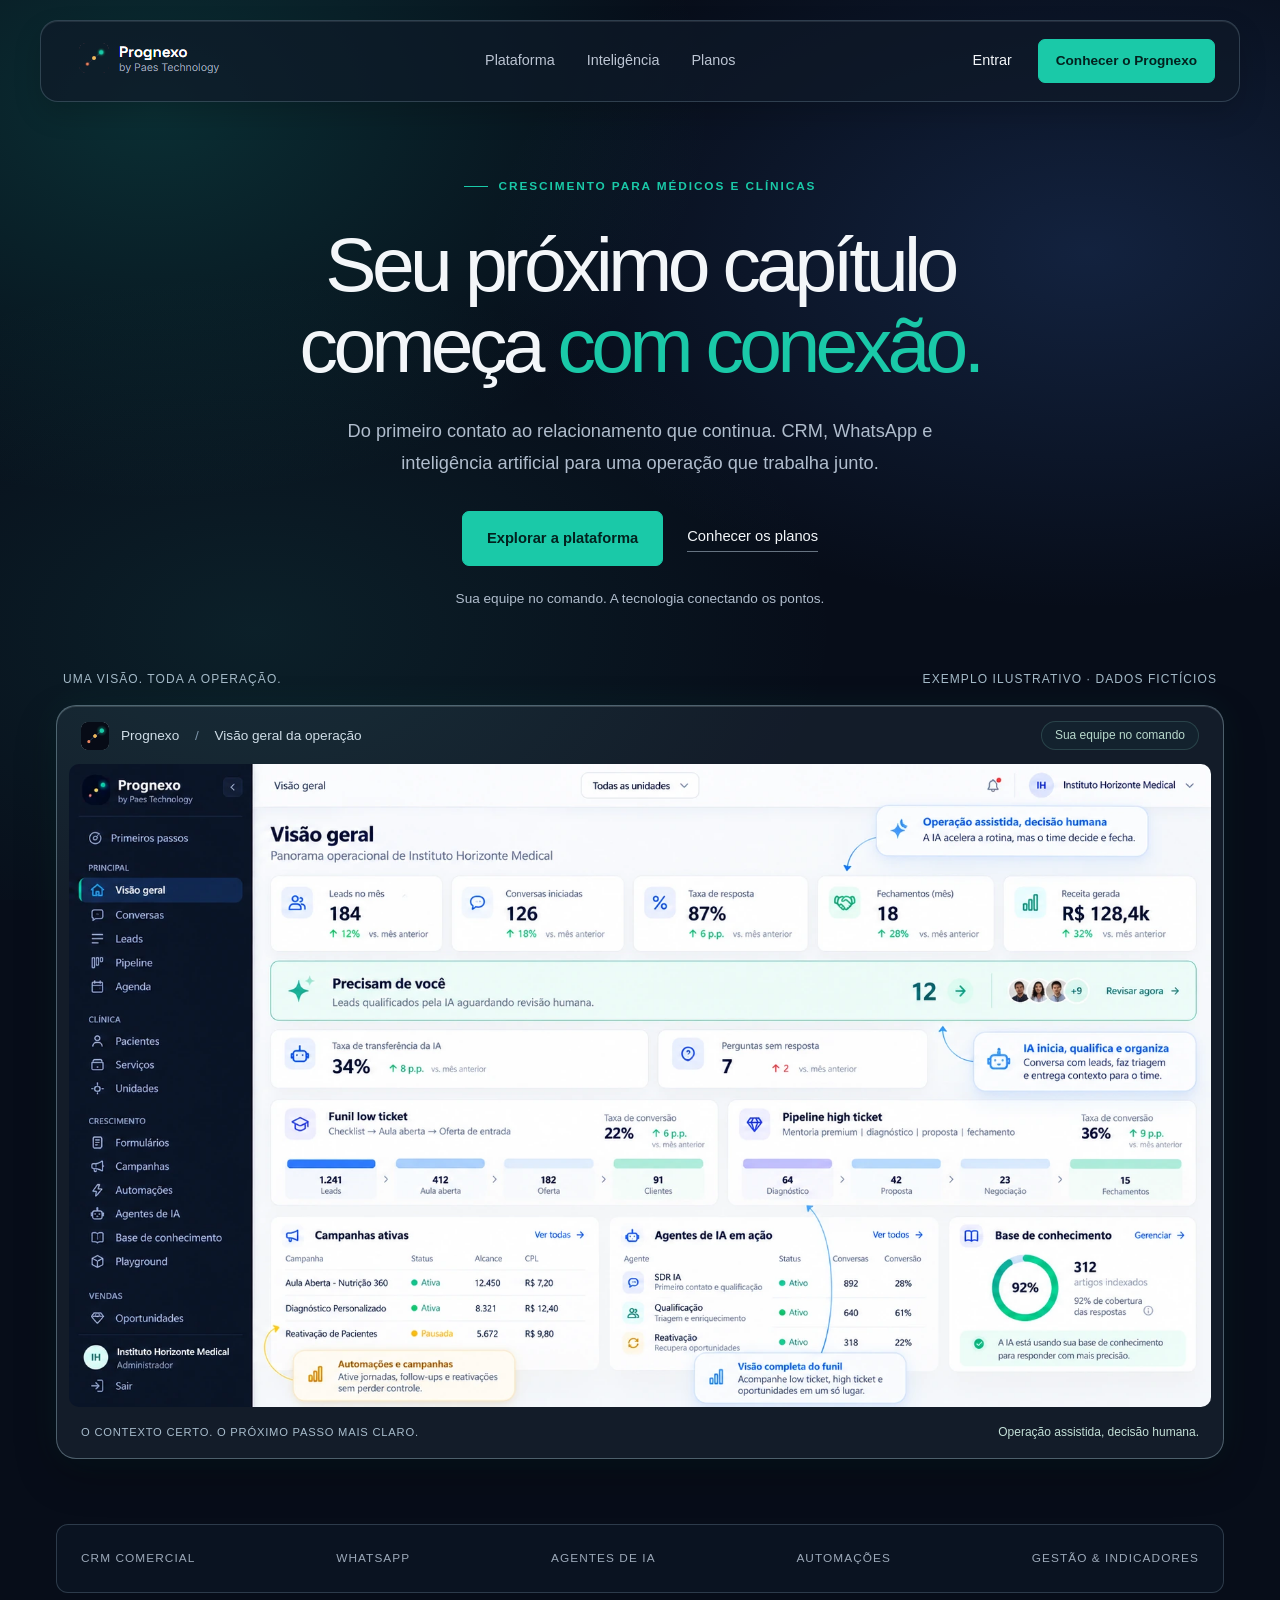
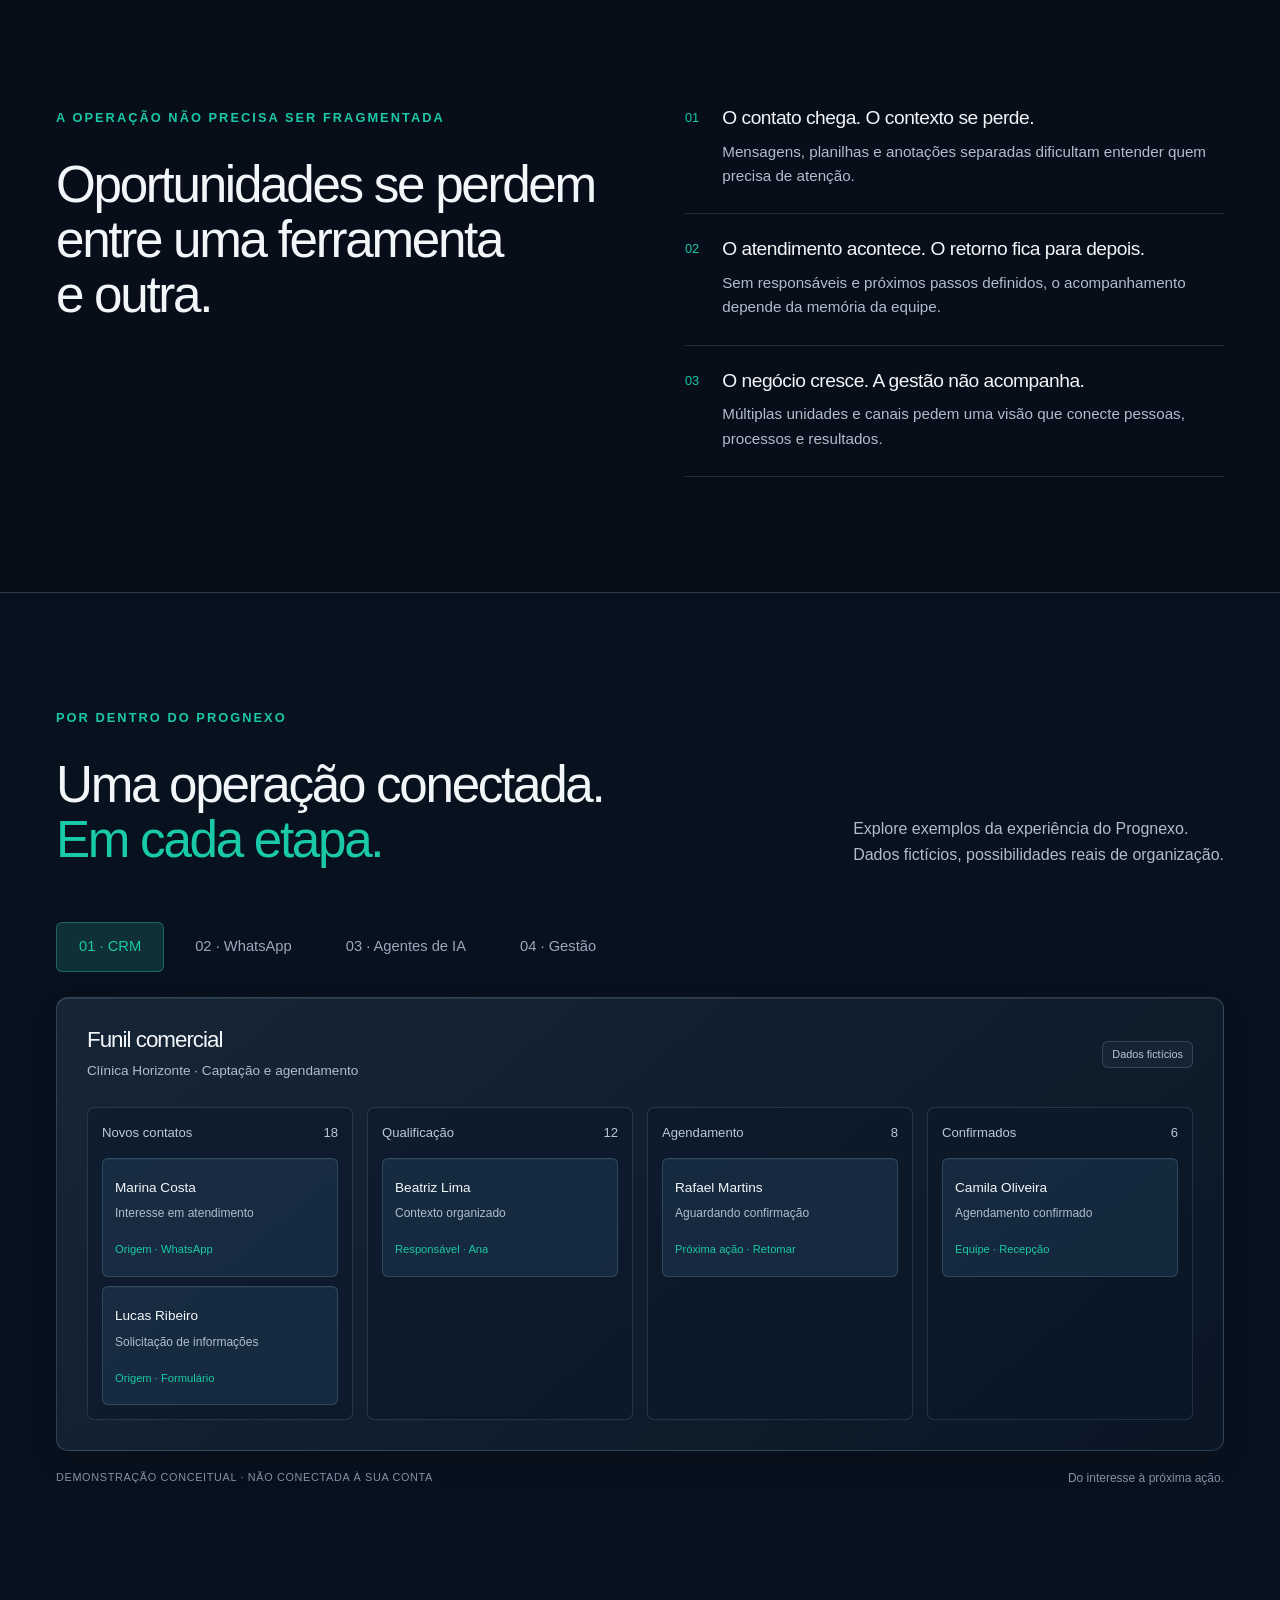
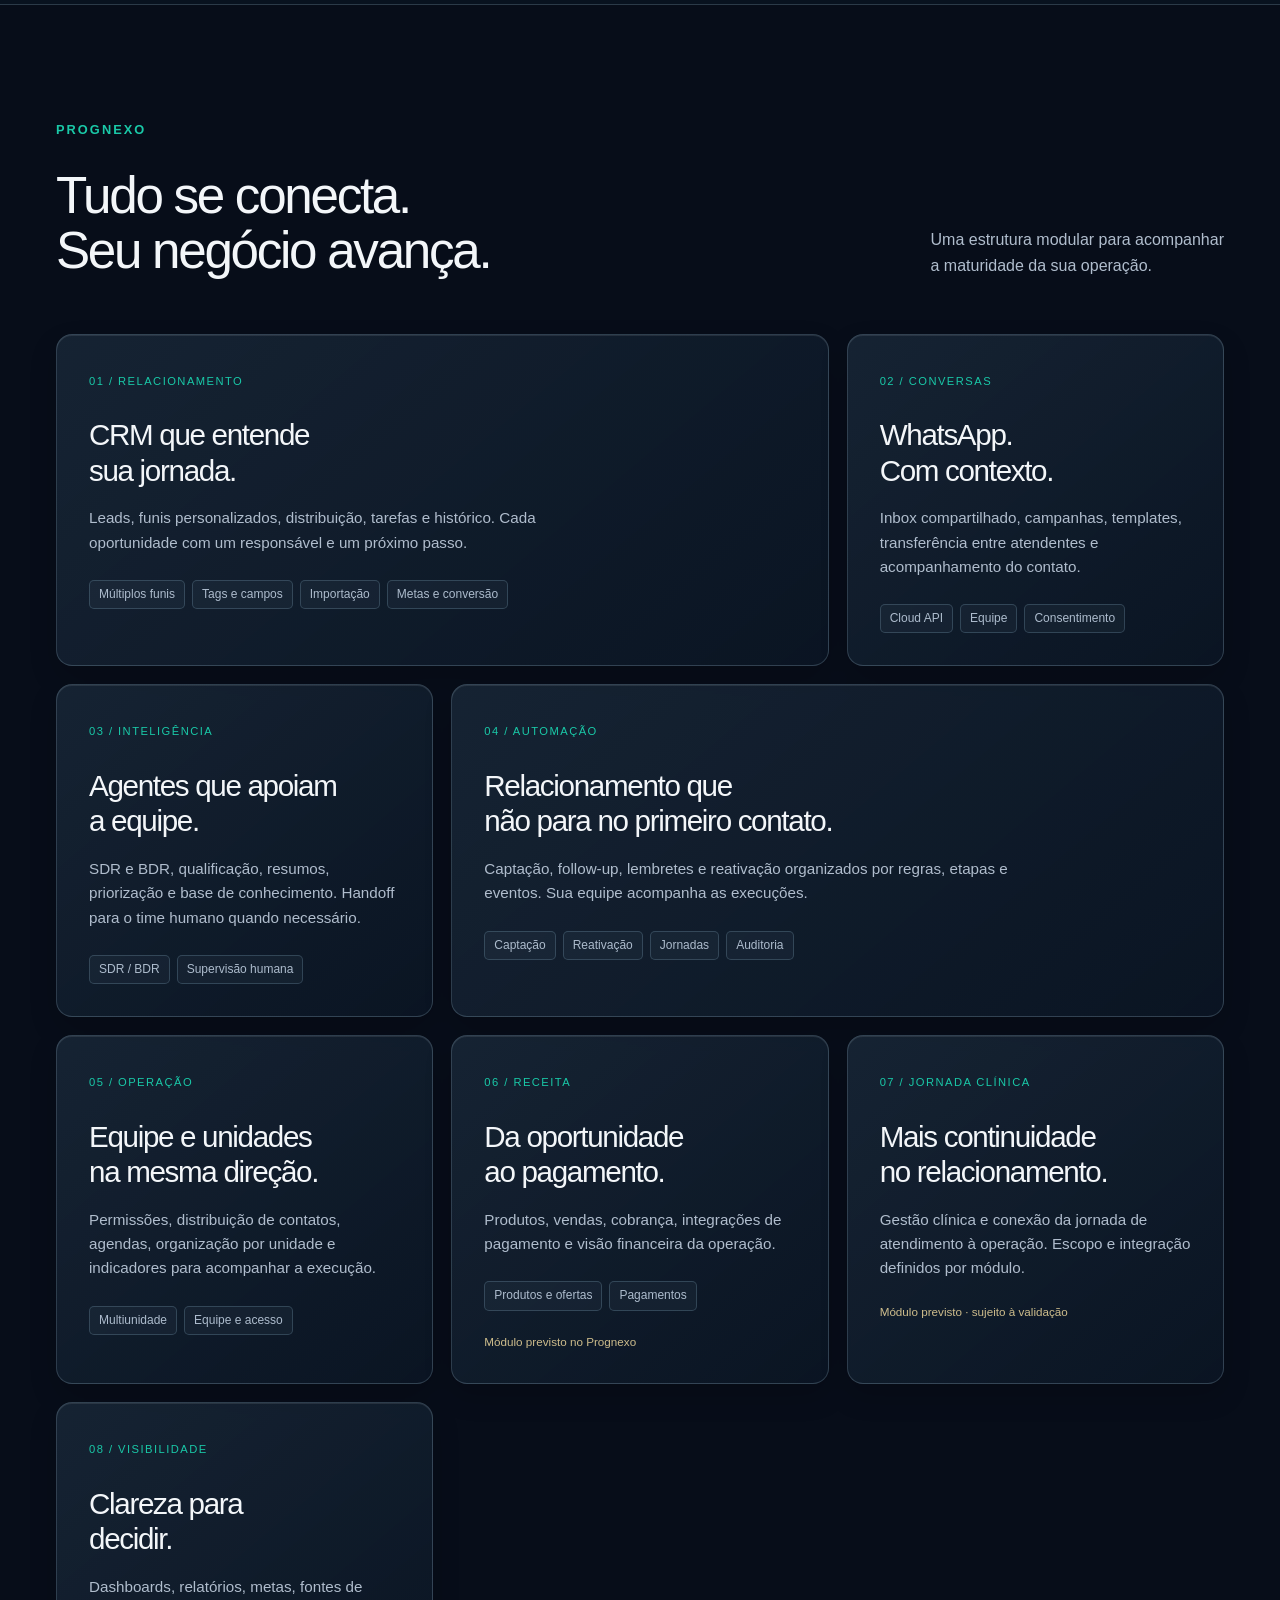
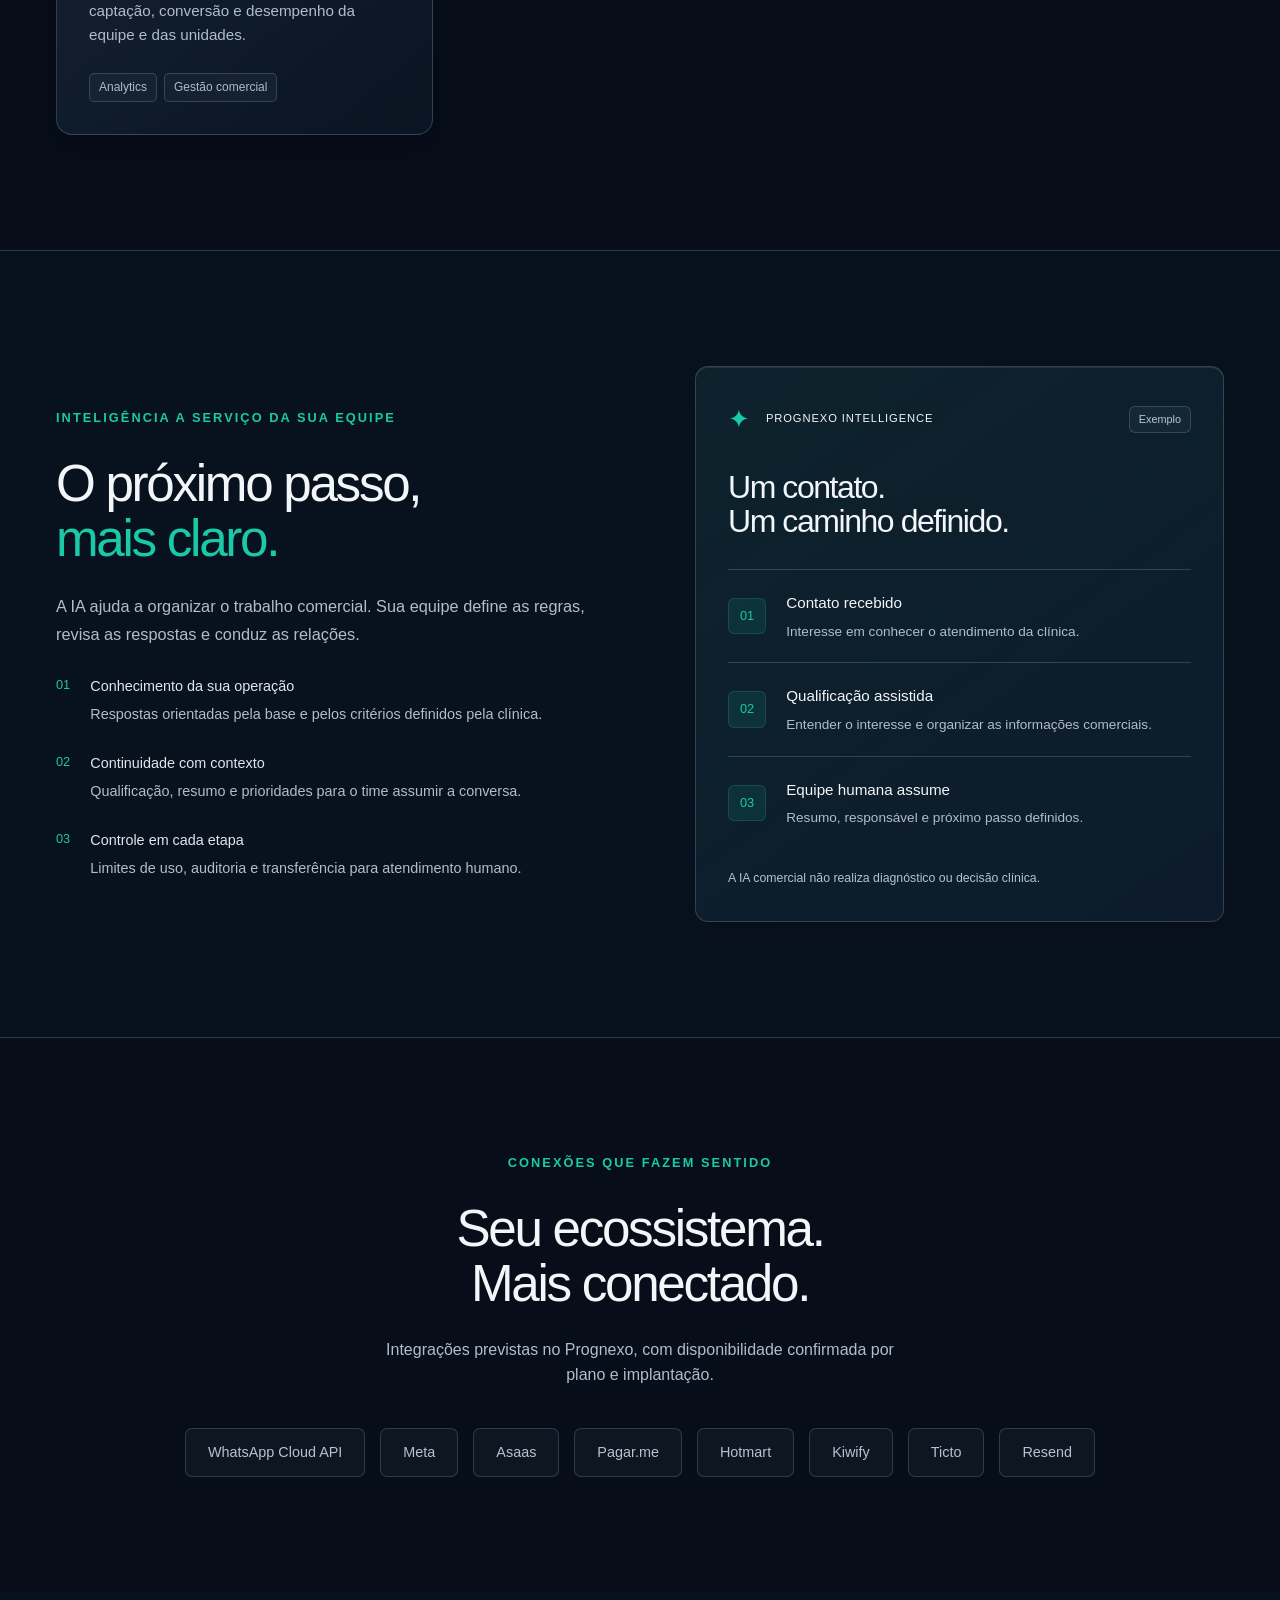
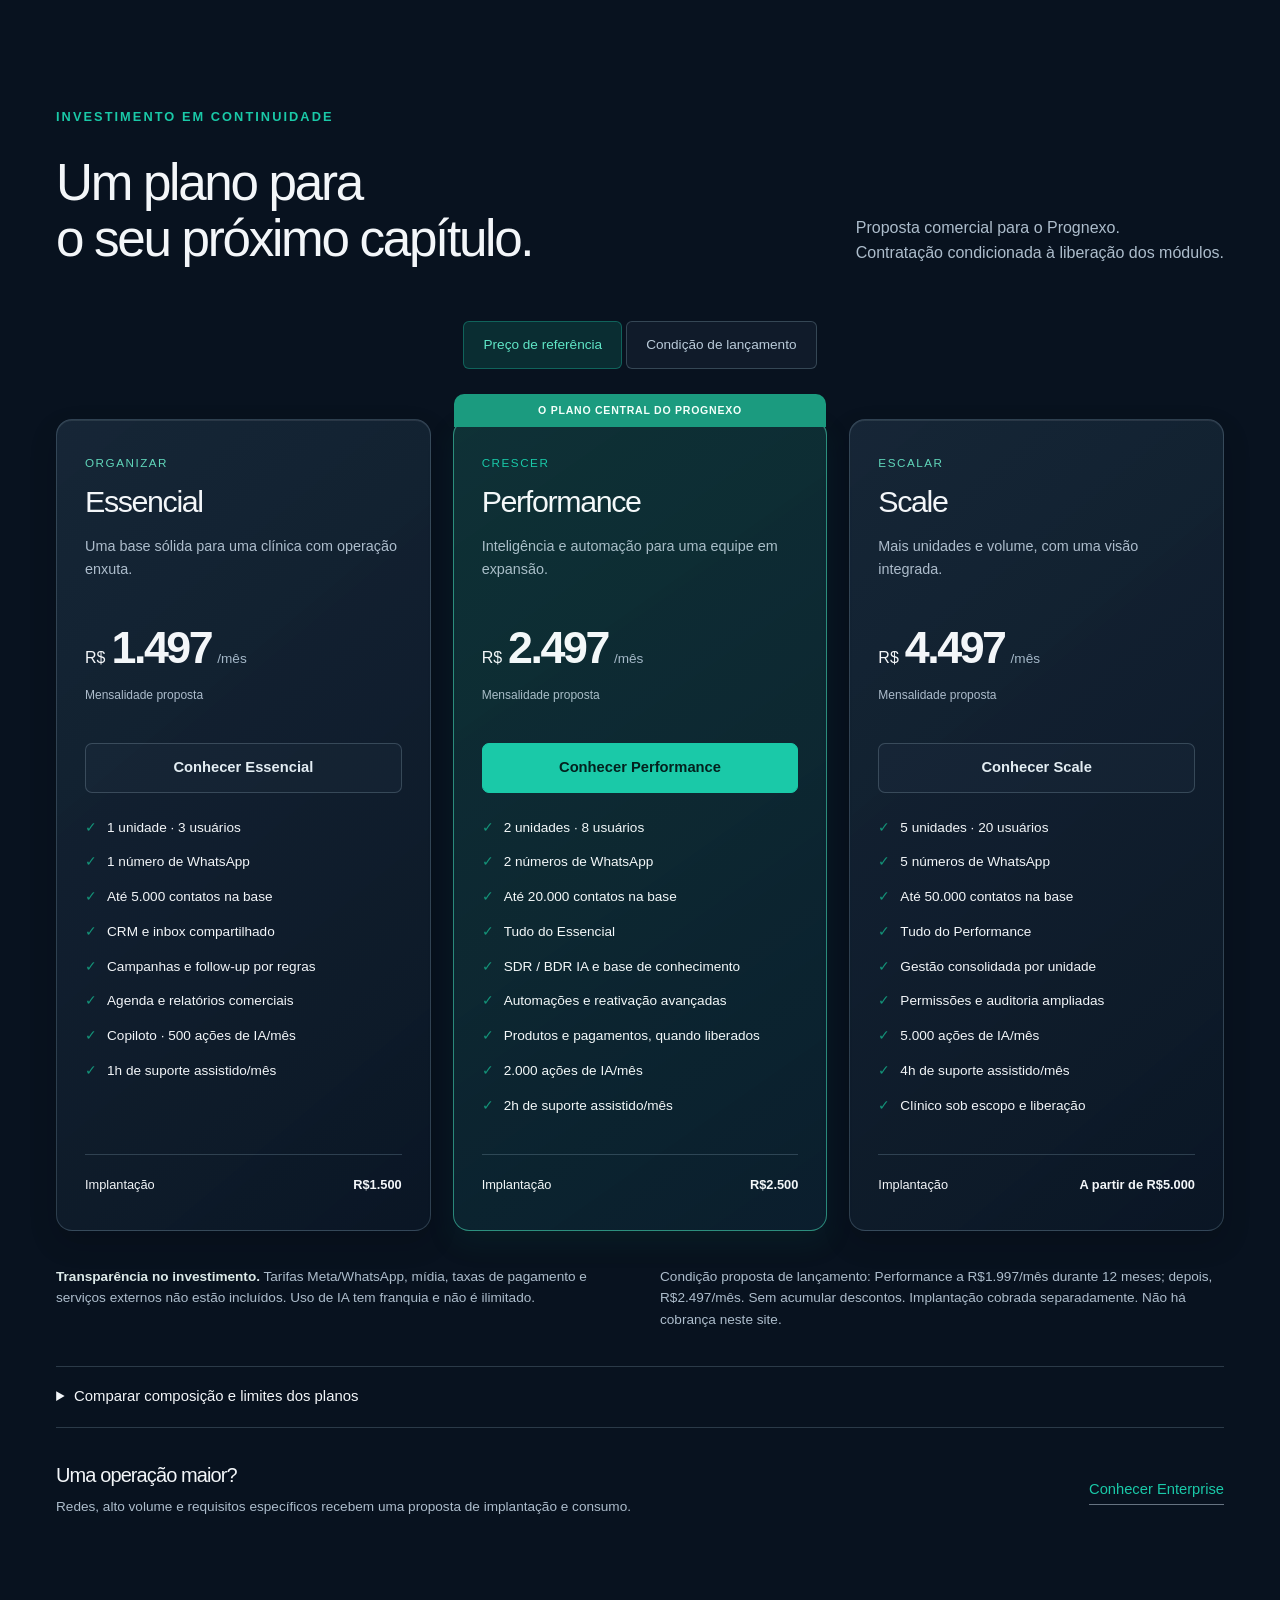
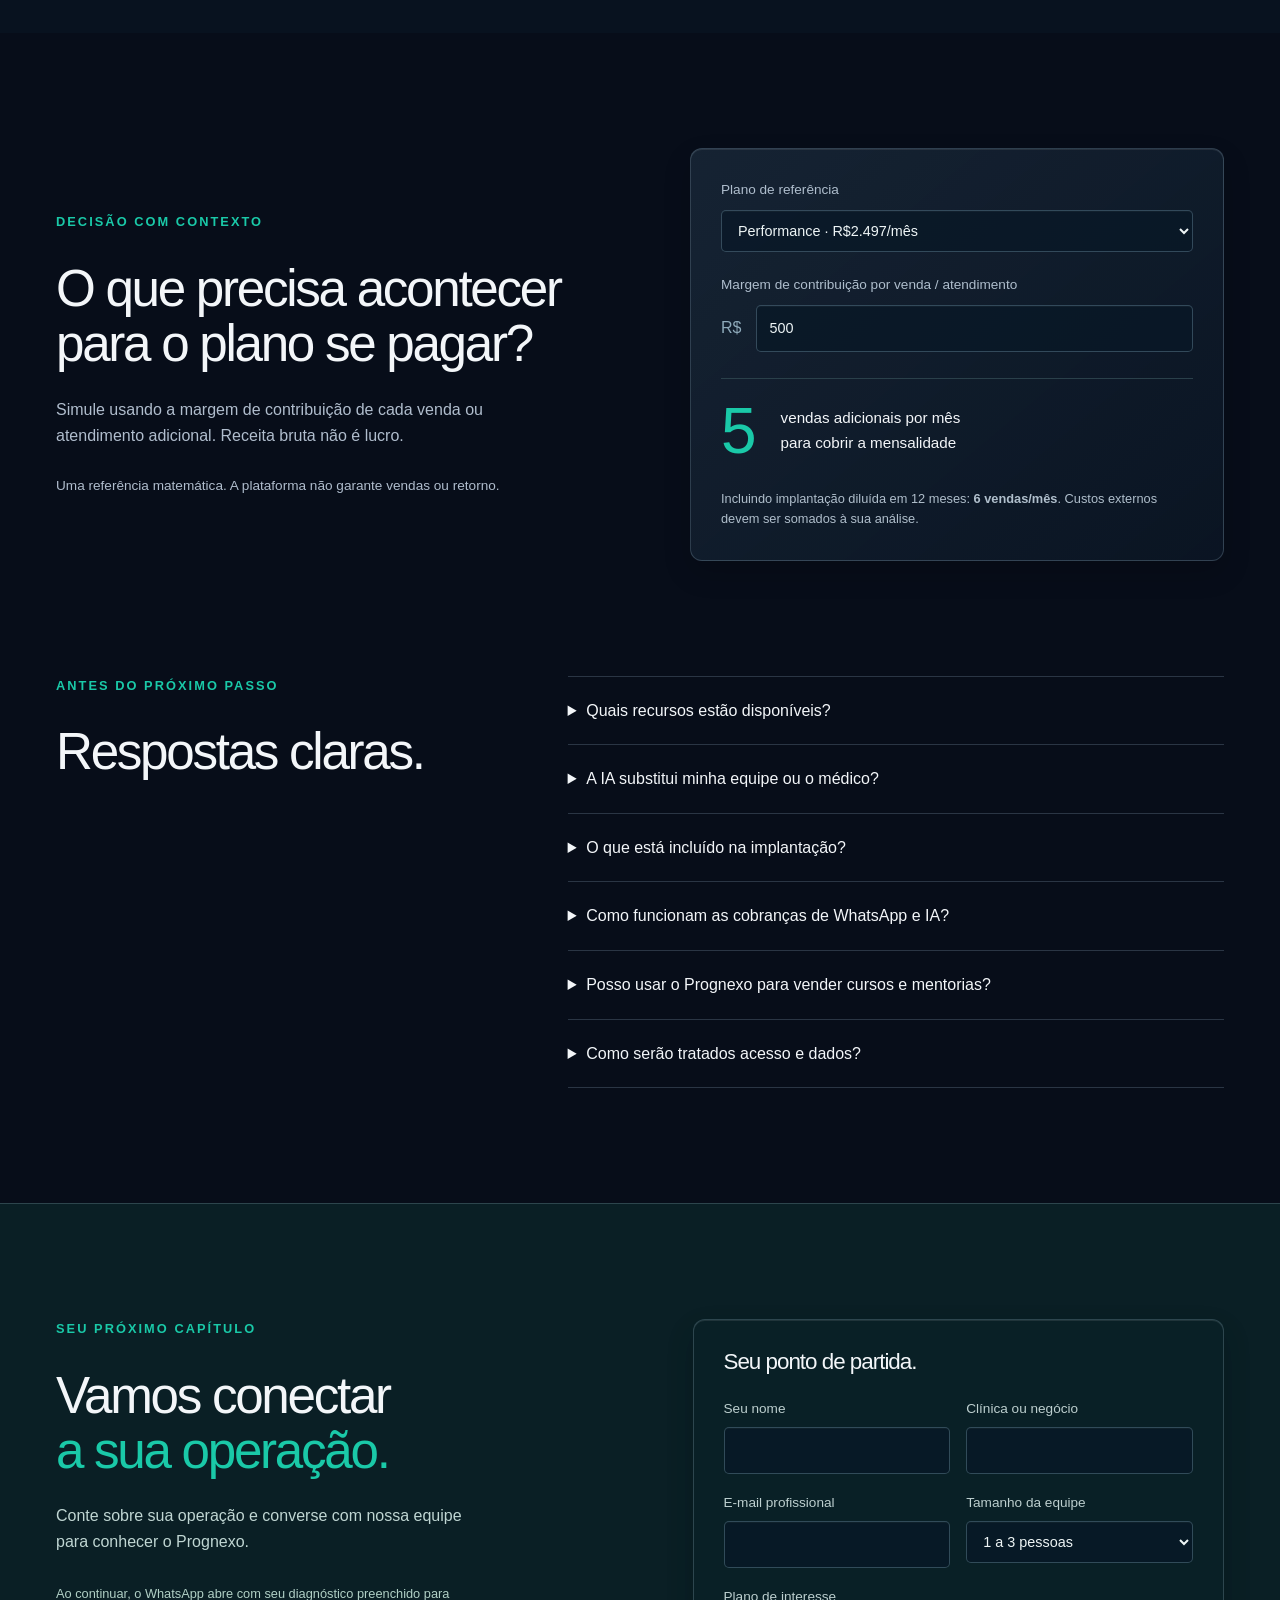
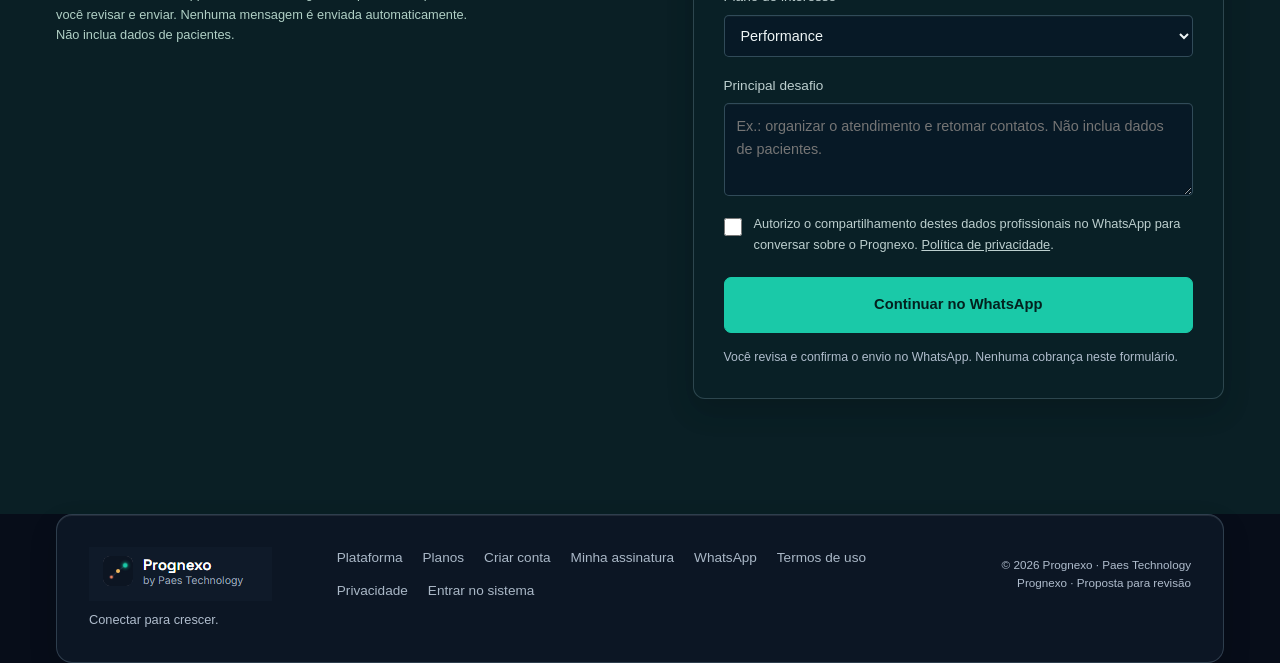
==== commit ed07b713: "perf(site): stabilize background painting and preload artwork" ====
--- a/index.html
+++ b/index.html
@@ -1,4 +1,4 @@
-<!doctype html><html lang="pt-BR"><head><meta charset="utf-8"><meta name="viewport" content="width=device-width,initial-scale=1"><title>Prognexo</title><meta name="description" content="Conheça o Prognexo: CRM, WhatsApp, agentes de IA e gestão em uma plataforma para médicos e clínicas."><link rel="icon" type="image/png" sizes="192x192" href="assets/prognexo-icone.png"><link rel="apple-touch-icon" href="assets/prognexo-icone.png"><link rel="stylesheet" href="style.css"><script src="app.js" defer></script></head><body>
+<!doctype html><html lang="pt-BR"><head><meta charset="utf-8"><meta name="viewport" content="width=device-width,initial-scale=1"><title>Prognexo</title><meta name="description" content="Conheça o Prognexo: CRM, WhatsApp, agentes de IA e gestão em uma plataforma para médicos e clínicas."><link rel="icon" type="image/png" sizes="192x192" href="assets/prognexo-icone.png"><link rel="apple-touch-icon" href="assets/prognexo-icone.png"><link rel="preload" as="image" href="assets/prognexo-painel.webp"><link rel="stylesheet" href="style.css"><script src="app.js" defer></script></head><body>
 <a class="skip" href="#main">Ir para o conteúdo</a>
 <header><a class="brand" href="#" aria-label="Prognexo início"><img class="brand-image" src="assets/prognexo-logo.png" alt="Prognexo by Paes Technology" width="183" height="54"></a><nav aria-label="Navegação principal"><a href="#plataforma">Plataforma</a><a href="#inteligencia">Inteligência</a><a href="#planos">Planos</a></nav><div class="nav-actions"><a class="login" href="https://app.prognexo.com.br/#/login" target="_blank" rel="noopener">Entrar</a><a class="button small" href="#contato">Conhecer o Prognexo</a></div></header>
 <main id="main"><section class="hero wrap"><div class="hero-copy"><p class="eyebrow"><span class="dash"></span> CRESCIMENTO PARA MÉDICOS E CLÍNICAS</p><h1>Seu próximo capítulo<br>começa <em>com conexão.</em></h1><p class="lead">Do primeiro contato ao relacionamento que continua. CRM, WhatsApp e inteligência artificial para uma operação que trabalha junto.</p><div class="hero-actions"><a class="button" href="#demo">Explorar a plataforma</a><a class="text-link" href="#planos">Conhecer os planos</a></div><p class="micro">Sua equipe no comando. A tecnologia conectando os pontos.</p></div>
@@ -13,5 +13,5 @@
 <section class="wrap section economics"><div><p class="eyebrow">DECISÃO COM CONTEXTO</p><h2>O que precisa acontecer<br>para o plano se pagar?</h2><p>Simule usando a margem de contribuição de cada venda ou atendimento adicional. Receita bruta não é lucro.</p><p class="micro">Uma referência matemática. A plataforma não garante vendas ou retorno.</p></div><div class="calculator"><label for="calc-plan">Plano de referência</label><select id="calc-plan"><option value="2497">Performance · R$2.497/mês</option><option value="1997">Performance lançamento · R$1.997/mês</option><option value="1497">Essencial · R$1.497/mês</option><option value="4497">Scale · R$4.497/mês</option></select><label for="contribution">Margem de contribuição por venda / atendimento</label><div class="money-input"><span>R$</span><input id="contribution" type="number" min="1" max="1000000" step="1" value="500"></div><div class="calc-result" aria-live="polite"><strong id="calc-result">5</strong><span>vendas adicionais por mês<br>para cobrir a mensalidade</span></div><p>Incluindo implantação diluída em 12 meses: <strong id="calc-setup">6 vendas/mês</strong>. Custos externos devem ser somados à sua análise.</p></div></section>
 <section class="wrap section faq"><div><p class="eyebrow">ANTES DO PRÓXIMO PASSO</p><h2>Respostas claras.</h2></div><div><details><summary>Quais recursos estão disponíveis?</summary><p>Esta página apresenta a visão completa do Prognexo. A versão atual e o desenvolvimento dos módulos seguem etapas distintas. Recursos clínicos, financeiros e integrações devem ter sua disponibilidade confirmada antes de contratação.</p></details><details><summary>A IA substitui minha equipe ou o médico?</summary><p>A IA apoia tarefas comerciais, qualificação e organização de informações. O atendimento humano continua disponível e a decisão clínica pertence ao médico. Fechamento por closer humano não está incluído na mensalidade.</p></details><details><summary>O que está incluído na implantação?</summary><p>Proposta para o Performance: diagnóstico comercial, configuração de até dois funis, conexão dos canais previstos, importação de uma base tratada, configuração inicial da base de conhecimento e um treinamento da equipe. Migrações complexas, limpeza de dados e integrações personalizadas são orçadas à parte.</p></details><details><summary>Como funcionam as cobranças de WhatsApp e IA?</summary><p>Tarifas do WhatsApp são externas e variam por categoria de mensagem e mercado. IA possui franquia mensal. Excedentes dependem de aprovação de pacote adicional; sem autorização, o uso de IA é pausado ao atingir o limite.</p></details><details><summary>Posso usar o Prognexo para vender cursos e mentorias?</summary><p>O Prognexo também contempla produtos, funis e integrações de pagamento para educação médica. A composição é ajustada na implantação conforme os módulos liberados e o seu modelo de negócio.</p></details><details><summary>Como serão tratados acesso e dados?</summary><p>A proposta contempla separação por organização, permissões, auditoria e controle de acesso. Escopo de tratamento, retenção, responsabilidades e requisitos de privacidade devem constar no contrato. Não envie dados de pacientes por este site comercial.</p></details></div></section>
 <section id="contato" class="section contact"><div class="wrap contact-grid"><div><p class="eyebrow">SEU PRÓXIMO CAPÍTULO</p><h2>Vamos conectar<br><em>a sua operação.</em></h2><p>Conte sobre sua operação e converse com nossa equipe para conhecer o Prognexo.</p><div class="contact-note">Ao continuar, o WhatsApp abre com seu diagnóstico preenchido para você revisar e enviar. Nenhuma mensagem é enviada automaticamente. Não inclua dados de pacientes.</div></div><form id="brief-form"><h3>Seu ponto de partida.</h3><div class="form-grid"><label>Seu nome<input name="nome" autocomplete="name" required maxlength="100"></label><label>Clínica ou negócio<input name="clinica" autocomplete="organization" required maxlength="150"></label><label>E-mail profissional<input name="email" type="email" autocomplete="email" required maxlength="180"></label><label>Tamanho da equipe<select name="equipe"><option>1 a 3 pessoas</option><option>4 a 8 pessoas</option><option>9 a 20 pessoas</option><option>Mais de 20 pessoas</option></select></label></div><label>Plano de interesse<select name="plano" id="interest-plan"><option>Performance</option><option>Essencial</option><option>Scale</option><option>Enterprise</option></select></label><label>Principal desafio<textarea name="desafio" rows="3" maxlength="1000" placeholder="Ex.: organizar o atendimento e retomar contatos. Não inclua dados de pacientes."></textarea></label><label class="consent"><input type="checkbox" name="consentimento" value="Autorizado" required><span>Autorizo o compartilhamento destes dados profissionais no WhatsApp para conversar sobre o Prognexo. <a href="/privacidade.html" target="_blank" rel="noopener">Política de privacidade</a>.</span></label><button class="button" type="submit">Continuar no WhatsApp</button><a id="whatsapp-fallback" class="text-link" href="https://wa.me/554430472098" target="_blank" rel="noopener" hidden>Abrir minha mensagem no WhatsApp</a><p class="micro" id="form-status" role="status">Você revisa e confirma o envio no WhatsApp. Nenhuma cobrança neste formulário.</p></form></div></section></main>
-<footer class="wrap"><div><a href="#" class="brand" aria-label="Prognexo início"><img class="brand-image" src="assets/prognexo-logo.png" alt="Prognexo by Paes Technology" width="183" height="54" loading="lazy"></a><p>Conectar para crescer.</p></div><div><a href="#plataforma">Plataforma</a><a href="#planos">Planos</a><a href="https://app.prognexo.com.br/#/cadastro" target="_blank" rel="noopener">Criar conta</a><a href="https://app.prognexo.com.br/#/meu-plano?modulo=vendas&amp;periodicidade=mensal" target="_blank" rel="noopener">Minha assinatura</a><a href="https://wa.me/554430472098" target="_blank" rel="noopener">WhatsApp</a><a href="/termos.html">Termos de uso</a><a href="/privacidade.html">Privacidade</a><a href="https://app.prognexo.com.br/#/login" target="_blank" rel="noopener">Entrar no sistema</a></div><p class="copyright">© 2026 Prognexo · Paes Technology<br>Prognexo · Proposta para revisão</p></footer>
+<footer class="wrap"><div><a href="#" class="brand" aria-label="Prognexo início"><img class="brand-image" src="assets/prognexo-logo.png" alt="Prognexo by Paes Technology" width="183" height="54" loading="eager"></a><p>Conectar para crescer.</p></div><div><a href="#plataforma">Plataforma</a><a href="#planos">Planos</a><a href="https://app.prognexo.com.br/#/cadastro" target="_blank" rel="noopener">Criar conta</a><a href="https://app.prognexo.com.br/#/meu-plano?modulo=vendas&amp;periodicidade=mensal" target="_blank" rel="noopener">Minha assinatura</a><a href="https://wa.me/554430472098" target="_blank" rel="noopener">WhatsApp</a><a href="/termos.html">Termos de uso</a><a href="/privacidade.html">Privacidade</a><a href="https://app.prognexo.com.br/#/login" target="_blank" rel="noopener">Entrar no sistema</a></div><p class="copyright">© 2026 Prognexo · Paes Technology<br>Prognexo · Proposta para revisão</p></footer>
 </body></html>
--- a/style.css
+++ b/style.css
@@ -2,7 +2,8 @@
 @media(min-width:1500px){.hero{gap:85px}}@media(max-width:1100px){.wrap{width:calc(100% - 64px)}header{width:calc(100% - 64px)}.hero{gap:30px;grid-template-columns:1fr 1fr}.hero-actions{gap:16px;flex-wrap:wrap}.pain,.intelligence-grid,.economics,.contact-grid{gap:45px}.plan{padding:28px 20px}.price strong{font-size:2.3rem}.module{padding:25px}.inbox{grid-template-columns:1fr 1.3fr}.context-card{grid-column:span 2}.concept span{font-size:.7rem}}@media(max-width:800px){.wrap{width:calc(100% - 40px)}header{width:calc(100% - 40px);gap:18px}nav{display:none}.nav-actions{gap:15px}.concept span{display:block;margin-left:0}.hero{grid-template-columns:1fr;gap:50px;padding:45px 0 60px}.hero-copy{max-width:600px}.hero h1{font-size:clamp(3rem,9vw,4.7rem)}.hero-visual{max-width:620px;width:100%;margin:auto}.section{padding:75px 0}.capability-strip{flex-wrap:wrap;justify-content:center;font-size:.68rem;gap:20px}.pain,.intelligence-grid,.economics,.contact-grid,.faq{grid-template-columns:1fr;gap:40px}.section-heading{display:block;margin-bottom:35px}.section-heading>p{margin-top:25px}.module-grid{grid-template-columns:1fr 1fr}.module.wide{grid-column:span 2}.plans{grid-template-columns:1fr;gap:40px}.plan{padding:30px}.price strong{font-size:2.8rem}.plan>p{min-height:auto}.plan-terms{grid-template-columns:1fr;gap:15px}.kanban{grid-template-columns:1fr 1fr}.demo-panel{padding:20px}.tabs button{padding:10px 12px;font-size:.8rem}.stats-row{grid-template-columns:1fr}.faq{padding-top:0}.enterprise{align-items:flex-start}.ia-demo{grid-template-columns:1fr}.contact form{padding:24px}footer{flex-wrap:wrap}footer .copyright{text-align:left}.preview-label{font-size:.6rem}.demo-caption{display:block}.demo-caption span{display:block;margin-top:7px}}@media(max-width:480px){h2{font-size:2.4rem}.brand{font-size:1.25rem;gap:6px}.brand-full{font-size:.55rem;margin-left:0}.mark{width:28px;height:29px;font-size:1.6rem;line-height:22px}.nav-actions .small{padding:9px 10px;font-size:.72rem}.nav-actions .login{font-size:.78rem}.nav-actions{gap:10px}header{gap:10px;padding:21px 0}.hero .eyebrow{font-size:.65rem;letter-spacing:.09em}.hero h1{font-size:3.1rem}.hero .lead{font-size:1rem}.hero-actions{gap:20px}.app-sidebar{width:35px}.app-body{padding:12px}.app-top{font-size:.6rem}.app-top .muted{display:none}.app-heading{margin:17px 0}.app-heading h3{font-size:1.1rem}.metric-grid{gap:5px}.metric-grid>div{padding:9px 6px}.metric-grid strong{font-size:1.3rem}.metric-grid span{font-size:.58rem}.metric-grid small{font-size:.55rem}.chart-card{padding:9px}.chart-bars{height:100px;gap:5px}.card-heading{font-size:.59rem}.chart-key{display:none}.ai-note{left:12px;right:0;padding:12px}.module-grid{grid-template-columns:1fr}.module.wide{grid-column:auto}.inbox{grid-template-columns:1fr}.context-card{grid-column:auto}.conversation-list{display:none}.form-grid{grid-template-columns:1fr}.demo-top{align-items:flex-start;flex-direction:column}.kanban{gap:8px}.kanban-column{padding:9px}.kanban-column>p{font-size:.7rem}.lead-card{padding:10px 8px}.lead-card strong{font-size:.75rem}.lead-card p{font-size:.68rem}.lead-card small{font-size:.62rem}.billing button{padding:10px 12px;font-size:.75rem}.enterprise{flex-direction:column;gap:20px}.agent-card{padding:24px}.agent-top{font-size:.62rem}.calculator{padding:24px}.contact-grid{gap:35px}footer>div:nth-child(2){gap:16px;flex-wrap:wrap}}@media(prefers-reduced-motion:reduce){html{scroll-behavior:auto}*,*:before,*:after{transition:none!important;animation:none!important}.dashboard{transform:none}}
 /* Prognexo — glass surfaces */
 :root{--bg:#070d19;--panel:rgba(21,34,52,.55);--line:rgba(163,202,229,.17);--muted:#b0bdcd;--glass-border:rgba(184,219,239,.2);--glass-shadow:inset 0 1px 0 rgba(255,255,255,.09),0 12px 28px rgba(0,0,0,.16)}
-body{background:radial-gradient(ellipse at 12% 12%,rgba(24,179,156,.2),transparent 35%),radial-gradient(ellipse at 85% 28%,rgba(60,109,196,.22),transparent 39%),radial-gradient(ellipse at 20% 70%,rgba(42,159,149,.13),transparent 40%),#070d19;background-attachment:scroll}
+/* Paint the ambience once in a viewport-sized composited layer. */
+body{background:#070d19;isolation:isolate}body::before{content:"";position:fixed;inset:0;z-index:-1;pointer-events:none;background:radial-gradient(ellipse at 12% 12%,rgba(24,179,156,.2),transparent 35%),radial-gradient(ellipse at 85% 28%,rgba(60,109,196,.22),transparent 39%),radial-gradient(ellipse at 20% 70%,rgba(42,159,149,.13),transparent 40%),#070d19;transform:translateZ(0)}
 .concept{background:rgba(18,50,54,.58);border-color:var(--glass-border)}
 header{padding:13px 24px;margin:20px auto 0;border:1px solid var(--glass-border);border-radius:18px;background:rgba(15,26,41,.68);box-shadow:var(--glass-shadow)}
 .brand{letter-spacing:0;flex-shrink:0}.brand-image{display:block;width:183px;height:54px;object-fit:contain;border-radius:7px}
